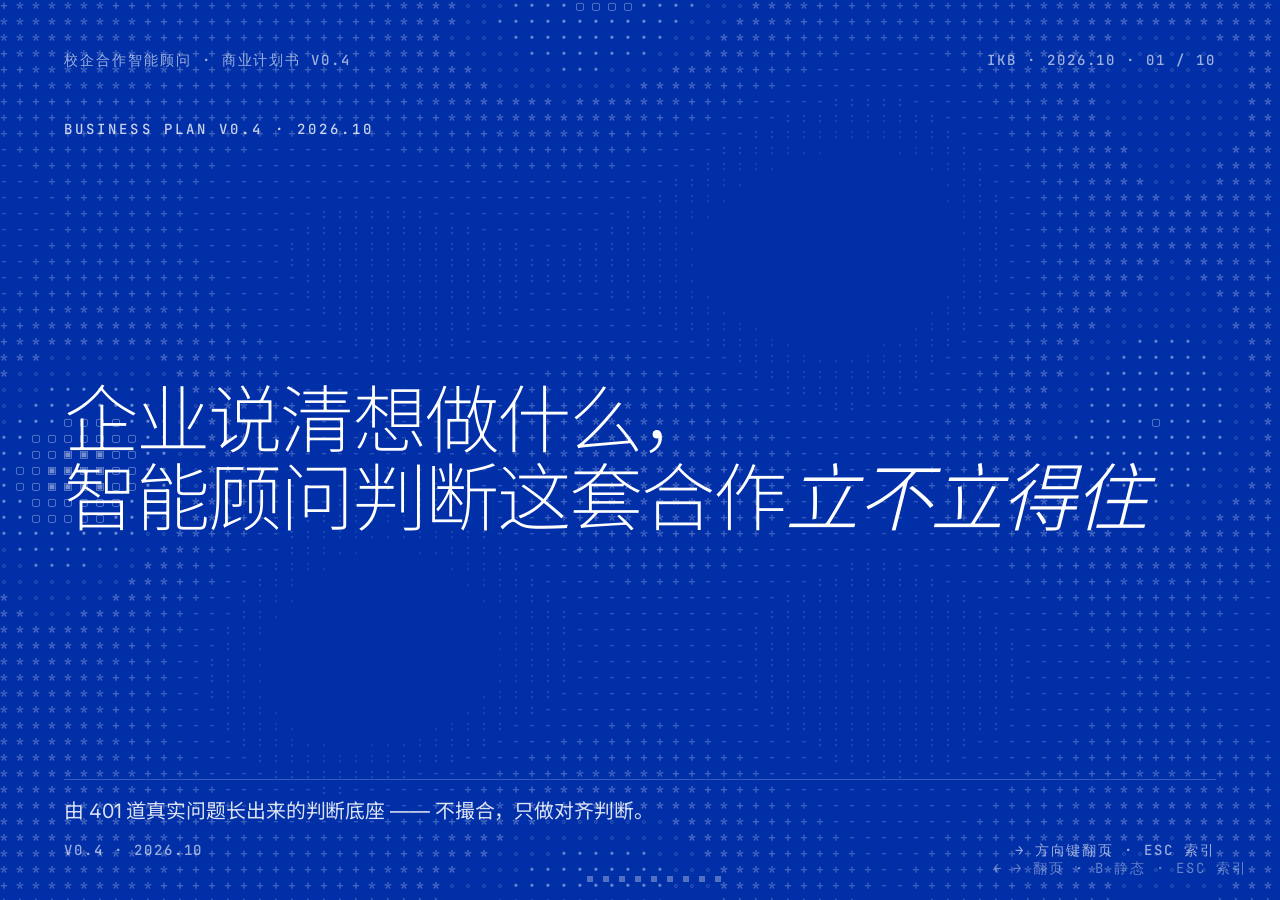
==== bp/index.html @ 6d8d24f0 "Add bp/: shareable web deck for the Enterprise-Engaged Innovation Advisor BP v0.4 Single self-contai" ====
<!DOCTYPE html>
<html lang="zh-CN">
<head>
<meta charset="UTF-8">
<meta name="robots" content="noindex">
<meta name="viewport" content="width=device-width, initial-scale=1.0">
<title>校企合作智能顾问 · 商业计划书 v0.4</title>
<link rel="preconnect" href="https://fonts.googleapis.com">
<link rel="preconnect" href="https://fonts.gstatic.com" crossorigin>
<!-- Google Fonts 异步加载：被墙/断网时不再阻塞首屏渲染，退回本地字体栈 -->
<link href="https://fonts.googleapis.com/css2?family=Inter:wght@200;300;400;500;600;700;800;900&family=JetBrains+Mono:wght@300;400;500;600&family=Noto+Sans+SC:wght@200;300;400;500;700;900&display=swap" rel="stylesheet" media="print" onload="this.media='all'">
<style>
  :root{
    /* ============ 主题色(默认: 🔵 克莱因蓝 IKB) ============
       切换主题: 从 references/themes-swiss.md 复制对应的 :root 块
       整体替换标有"主题色"注释的所有变量,其他散落的 var() 引用无需逐处改 */
    --paper:#fafaf8;          /* 主底色: 高级灰白 */
    --paper-rgb:250,250,248;
    --ink:#0a0a0a;            /* 文字主色: 近黑 */
    --ink-rgb:10,10,10;
    --grey-1:#f0f0ee;         /* 浅灰底 */
    --grey-2:#d4d4d2;         /* 中灰(分割线) */
    --grey-3:#737373;         /* 暗灰(辅助文字) */
    --accent:#002FA7;         /* 高亮色: 克莱因蓝 IKB */
    --accent-rgb:0,47,167;
    --accent-on:#ffffff;      /* accent 上的反色文字 */
    --accent-bright:#5B7BFF;  /* 暗底高亮: IKB 提亮版 */

    /* ============ Carbon 文本角色 token (role-based,代替 opacity) ============
       亮底:  primary 主文 / secondary 次文 / helper 辅助 / placeholder 占位
       暗底:  inverse 自动反向 */
    --text-primary:#0a0a0a;        /* = ink, 100% */
    --text-secondary:#525252;      /* gray 70 */
    --text-helper:#737373;         /* gray 60 */
    --text-placeholder:#a3a3a3;    /* gray 40 */
    --text-on-color:#ffffff;       /* accent/dark 反色 */
    --border-subtle:#e0e0e0;       /* gray 20, 极细分隔 */
    --border-strong:#a3a3a3;       /* gray 40, 强分隔 */

    /* ============ 字体(跨主题固定) ============ */
    --sans:"Inter","Helvetica Neue","Helvetica","Arial","Segoe UI Variable","Segoe UI",system-ui,-apple-system,sans-serif;
    --sans-zh:"PingFang SC","Hiragino Sans GB","Source Han Sans SC","Noto Sans SC","Microsoft YaHei UI","Microsoft YaHei","微软雅黑",sans-serif;
    --mono:"JetBrains Mono","IBM Plex Mono","SF Mono","Cascadia Code","Consolas","Courier New",ui-monospace,monospace;

    /* ============ Carbon 2x Grid 间距模数 (基础 8px) ============
       参考: https://carbondesignsystem.com/elements/2x-grid/overview/
       任何 padding/gap/margin 优先用这套 token,确保 8px 基线对齐 */
    --sp-3:8px;     /* 02 token */
    --sp-4:12px;    /* 03 */
    --sp-5:16px;    /* 04 */
    --sp-6:24px;    /* 05 */
    --sp-7:32px;    /* 06 */
    --sp-8:40px;    /* 07 */
    --sp-9:48px;    /* 08 */
    --sp-10:64px;   /* 09 */
    --sp-11:80px;   /* 10 */
    --sp-12:96px;   /* 11 */
    --sp-13:160px;  /* 12 */

    /* ============ Carbon Motion tokens ============
       https://carbondesignsystem.com/guidelines/motion/overview/
       两套体系:productive (功能) 短 + 锐 / expressive (叙事) 长 + 软 */
    --ease-prod:cubic-bezier(.2,0,.38,.9);          /* productive standard */
    --ease-exp:cubic-bezier(.4,.14,.3,1);            /* expressive standard */
    --ease-entry-prod:cubic-bezier(0,0,.38,.9);     /* productive entrance */
    --ease-entry-exp:cubic-bezier(0,0,.3,1);         /* expressive entrance */
    --dur-fast-1:.07s;   /* 70ms */
    --dur-fast-2:.11s;   /* 110ms */
    --dur-mod-1:.15s;    /* 150ms */
    --dur-mod-2:.24s;    /* 240ms */
    --dur-slow-1:.4s;    /* 400ms */
    --dur-slow-2:.7s;    /* 700ms */

    /* 底部分页组件安全区: 主内容最低处不要进入这条区域 */
    --nav-safe-bottom:8vh;
  }
  *{box-sizing:border-box;margin:0;padding:0}
  html,body{
    width:100%;height:100%;overflow:hidden;
    background:var(--paper);color:var(--ink);
    font-family:var(--sans),var(--sans-zh);
    font-feature-settings:"ss01","cv11";
    -webkit-font-smoothing:antialiased;text-rendering:optimizeLegibility
  }

  /* ============ WebGL 网格背景 ============ */
  canvas.bg{position:fixed;inset:0;width:100vw;height:100vh;z-index:0;display:block;opacity:.55;mix-blend-mode:multiply;pointer-events:none}
  body.dark-bg canvas.bg{mix-blend-mode:screen;opacity:.42}
  body.low-power canvas.bg,
  body.low-power canvas.ascii-bg{display:none!important}

  /* ============ Deck 容器 + 翻页 ============ */
  #deck{position:fixed;inset:0;width:10000vw;height:100vh;display:flex;flex-wrap:nowrap;transition:transform .9s cubic-bezier(.77,0,.175,1);z-index:10;will-change:transform}
  .slide{
    width:100vw;height:100vh;flex:0 0 100vw;
    position:relative;
    padding:5.5vh 5vw 7vh 5vw;
    display:flex;flex-direction:column;
    overflow:hidden;
    background:var(--paper);color:var(--ink);
  }
  .slide.grey{background:var(--grey-1)}
  .slide.dark{background:var(--ink);color:var(--paper)}
  .slide.dark .grey-only{display:none}
  .slide.accent{background:var(--accent);color:var(--accent-on)}
  .slide.accent .accent-block{background:var(--accent-on);color:var(--accent)}

  /* Hero 页透出网格背景多一点 */
  .slide.hero{background:transparent}
  .slide.hero.grey{background:rgba(var(--paper-rgb),.86);backdrop-filter:blur(1px)}
  .slide.hero.dark{background:rgba(var(--ink-rgb),.92);color:var(--paper)}

  /* ============ 装饰: 极细分隔线 + 点阵矩阵 ============ */
  .rule{width:100%;height:1px;background:currentColor;opacity:.18;margin:0}
  .rule.thick{height:2px;opacity:.85}
  .rule.accent{background:var(--accent);opacity:1;height:2px}
  .rule.v{width:1px;height:100%;margin:0}

  /* 点阵矩阵 (dot matrix) - 用 radial-gradient */
  .dots{
    background-image:radial-gradient(currentColor 1px, transparent 1px);
    background-size:12px 12px;
    background-position:0 0;
    opacity:.18;
  }
  .dots-fine{
    background-image:radial-gradient(currentColor 0.8px, transparent 0.8px);
    background-size:8px 8px;
    opacity:.14;
  }
  .dots-bold{
    background-image:radial-gradient(currentColor 1.4px, transparent 1.4px);
    background-size:18px 18px;
    opacity:.22;
  }

  /* ============ Chrome (顶部 meta) + Foot (底部) ============ */
  .chrome{
    display:flex;justify-content:space-between;align-items:flex-start;
    font-family:var(--mono);
    font-size:14px;letter-spacing:.16em;text-transform:uppercase;
    opacity:.7;margin-bottom:auto
  }
  .chrome .l,.chrome .r{display:flex;gap:1.6em;align-items:center}
  .chrome .sep{width:24px;height:1px;background:currentColor;opacity:.5}

  .foot{
    margin-top:auto;
    display:flex;justify-content:space-between;align-items:flex-end;
    font-family:var(--mono);
    font-size:14px;letter-spacing:.14em;text-transform:uppercase;
    opacity:.55;
    padding-top:2vh;
    border-top:1px solid currentColor;
    border-color:rgba(127,127,127,.25)
  }
  .foot .nb{font-family:var(--sans);font-weight:600;letter-spacing:.04em}

  /* ============ Tag / Kicker / Meta 标签 ============ */
  .kicker{
    font-family:var(--mono);
    font-size:14px;letter-spacing:.24em;text-transform:uppercase;
    opacity:.65;margin-bottom:2.4vh;
    display:inline-flex;align-items:center;gap:.8em
  }
  .kicker::before{
    content:"";width:24px;height:1px;background:currentColor;opacity:.6
  }
  .kicker.no-line::before{display:none}
  .kicker.accent{color:var(--accent);opacity:1;font-weight:600}

  .tag{
    display:inline-block;
    font-family:var(--mono);
    font-size:14px;letter-spacing:.18em;text-transform:uppercase;
    padding:5px 10px;border:1px solid currentColor;opacity:.85
  }
  .tag.solid{background:currentColor;color:var(--paper);border-color:transparent}
  .tag.accent{background:var(--accent);color:var(--accent-on);border-color:transparent;opacity:1}

  /* ============ 标题层级 (无衬线 · 极轻字重 · 极致字号对比) ============ */
  .h-hero{
    font-family:var(--sans),var(--sans-zh);
    font-weight:200;
    font-size:11vw;
    line-height:.92;
    letter-spacing:-.04em;
  }
  .h-hero-zh{
    font-family:var(--sans),var(--sans-zh);
    font-weight:200;
    font-size:8.4vw;
    line-height:.96;
    letter-spacing:-.025em;
  }
  .h-xl{
    font-family:var(--sans),var(--sans-zh);
    font-weight:200;
    font-size:6vw;
    line-height:1;
    letter-spacing:-.03em;
  }
  .h-xl-zh{
    font-family:var(--sans),var(--sans-zh);
    font-weight:200;
    font-size:5vw;
    line-height:1.05;
    letter-spacing:-.025em;
  }
  .h-md{
    font-family:var(--sans),var(--sans-zh);
    font-weight:300;
    font-size:2.6vw;
    line-height:1.18;
    letter-spacing:-.015em;
  }
  .h-sub{
    font-family:var(--sans),var(--sans-zh);
    font-weight:400;
    font-size:2.2vw;
    line-height:1.3;
    letter-spacing:-.01em;
    opacity:.7;
  }

  /* ============ 正文 / 引语 / 元数据 ============ */
  .lead{
    font-family:var(--sans),var(--sans-zh);
    font-weight:400;
    font-size:1.55vw;
    line-height:1.4;
    letter-spacing:-.005em;
    opacity:.86;
  }
  .body{
    font-family:var(--sans),var(--sans-zh);
    font-weight:400;
    font-size:max(18px,1.08vw);
    line-height:1.6;
    letter-spacing:0;
    opacity:.78;
  }
  .body-sm{
    font-family:var(--sans),var(--sans-zh);
    font-weight:400;
    font-size:max(16px,.92vw);
    line-height:1.55;
    opacity:.7;
  }
  .meta{
    font-family:var(--mono);
    font-size:max(14px,.82vw);
    letter-spacing:.18em;text-transform:uppercase;
    opacity:.6;
  }
  .meta-row{
    display:flex;gap:1.4em;align-items:baseline;flex-wrap:wrap;
    font-family:var(--mono);
    font-size:max(14px,.88vw);letter-spacing:.16em;text-transform:uppercase;
    opacity:.65;
  }
  .meta-row span:not(.dot){display:inline-block}
  .meta-row .dot{
    display:inline-block;width:4px;height:4px;border-radius:50%;
    background:currentColor;opacity:.5;vertical-align:middle
  }

  /* ============ KPI Hero (视觉英雄数据) ============ */
  .kpi-hero{
    font-family:var(--sans);
    font-weight:800;
    font-size:22vw;
    line-height:.82;
    letter-spacing:-.05em;
    font-feature-settings:"tnum","ss01";
  }
  .kpi-hero .unit{
    font-family:var(--sans),var(--sans-zh);
    font-weight:500;
    font-size:.18em;
    letter-spacing:0;
    opacity:.5;
    margin-left:.12em;
    vertical-align:.5em;
  }
  .kpi-hero.accent{color:var(--accent)}
  .kpi-big{
    font-family:var(--sans);
    font-weight:800;
    font-size:11vw;
    line-height:.85;
    letter-spacing:-.04em;
    font-feature-settings:"tnum"
  }
  .kpi-mid{
    font-family:var(--sans);
    font-weight:700;
    font-size:6vw;
    line-height:.88;
    letter-spacing:-.03em;
    font-feature-settings:"tnum"
  }

  /* ============ Stat Card (数据卡片 · 极简) ============ */
  .stat-card{
    display:flex;flex-direction:column;
    gap:.6vh;align-items:flex-start;
    padding-top:1.6vh;
    border-top:2px solid currentColor;
  }
  .stat-card.thin{border-top-width:1px;border-color:rgba(127,127,127,.4)}
  .stat-card.accent-top{border-top-color:var(--accent);border-top-width:3px}
  .stat-card .stat-label{
    font-family:var(--mono);
    font-size:max(14px,.82vw);
    letter-spacing:.24em;text-transform:uppercase;
    opacity:.6;
  }
  .stat-card .stat-nb{
    font-family:var(--sans);
    font-weight:800;
    font-size:5.6vw;
    line-height:.88;
    letter-spacing:-.035em;
    font-feature-settings:"tnum";
    margin-top:.4vh;
  }
  .stat-card .stat-nb .stat-unit{
    font-family:var(--sans),var(--sans-zh);
    font-weight:500;
    font-size:.32em;
    letter-spacing:0;
    opacity:.6;
    margin-left:.14em;
    vertical-align:.4em;
  }
  .stat-card .stat-note{
    font-family:var(--sans),var(--sans-zh);
    font-weight:400;
    font-size:max(16px,.98vw);
    line-height:1.5;
    opacity:.7;
    margin-top:.6vh;
  }
  .grid-4 .stat-card .stat-nb{font-size:4.6vw}
  .grid-3 .stat-card .stat-nb{font-size:6.4vw}
  .grid-6 .stat-card .stat-nb{font-size:4vw}

  /* ============ Accent Block (高亮色块包裹内容) ============ */
  .accent-block{
    background:var(--accent);color:var(--accent-on);
    padding:2.4vh 2vw;
  }
  .accent-block.tight{padding:1.4vh 1.4vw}
  .accent-block .h-md,.accent-block .h-xl,.accent-block .kpi-mid{color:var(--accent-on)}

  .ink-block{
    background:var(--ink);color:var(--paper);
    padding:2.4vh 2vw
  }
  .grey-block{
    background:var(--grey-1);
    padding:2.4vh 2vw
  }

  /* 高亮文字 (mark 风格) */
  .mark{
    background:var(--accent);color:var(--accent-on);
    padding:0 .2em;
    box-decoration-break:clone;
    -webkit-box-decoration-break:clone;
  }
  .mark.ink{background:var(--ink);color:var(--paper)}
  .underline-accent{
    background-image:linear-gradient(to bottom, transparent 70%, var(--accent) 70%, var(--accent) 96%, transparent 96%);
    padding:0 .05em
  }

  /* ============ 网格系统 (模块化网格) ============ */
  .frame{flex:1;display:flex;flex-direction:column;min-height:0;overflow:hidden}
  .frame.grid-2-7-5,
  .frame.grid-2-6-6,
  .frame.grid-2-8-4,
  .frame.grid-2-4-8,
  .frame.grid-3-3,
  .frame.grid-12,
  .frame.grid-6,
  .frame.grid-4,
  .frame.grid-3{display:grid}

  /* 12 列模块化网格 (瑞士风核心) */
  .grid-12{
    display:grid;
    grid-template-columns:repeat(12,1fr);
    gap:2vh 1.2vw;
    align-items:start;
  }
  .span-2{grid-column:span 2}
  .span-3{grid-column:span 3}
  .span-4{grid-column:span 4}
  .span-5{grid-column:span 5}
  .span-6{grid-column:span 6}
  .span-7{grid-column:span 7}
  .span-8{grid-column:span 8}
  .span-9{grid-column:span 9}
  .span-12{grid-column:span 12}

  /* 经典分栏 */
  .grid-2-7-5{display:grid;grid-template-columns:7fr 5fr;gap:3vw 4vh;align-items:start}
  .grid-2-6-6{display:grid;grid-template-columns:1fr 1fr;gap:3vw 4vh;align-items:start}
  .grid-2-8-4{display:grid;grid-template-columns:8fr 4fr;gap:3vw 4vh;align-items:start}
  .grid-2-4-8{display:grid;grid-template-columns:4fr 8fr;gap:3vw 4vh;align-items:start}
  .grid-3{display:grid;grid-template-columns:repeat(3,1fr);gap:3vw 4vh;align-items:start}
  .grid-3-3{display:grid;grid-template-columns:repeat(3,1fr);grid-auto-rows:minmax(0,1fr);gap:2.4vh 2vw}
  .grid-4{display:grid;grid-template-columns:repeat(2,1fr);grid-template-rows:repeat(2,1fr);gap:3vh 3vw;flex:1;align-content:center}
  .grid-6{display:grid;grid-template-columns:repeat(3,1fr);grid-template-rows:repeat(2,1fr);gap:3vh 2.4vw;flex:1;align-content:center}

  /* 工具类 */
  .col{display:flex;flex-direction:column;gap:2vh}
  .row{display:flex;align-items:center;gap:2vw}
  .fill{flex:1}
  .center{align-items:center;justify-content:center;text-align:center}
  .right{text-align:right;justify-self:end}
  .top{align-self:start}
  .bottom{align-self:end}
  .va-center{align-self:center}
  .nowrap{white-space:nowrap}

  /* 非对称定位 */
  .pos-absolute{position:absolute}
  .bottom-left{position:absolute;left:5vw;bottom:8vh;max-width:50vw}
  .bottom-right{position:absolute;right:5vw;bottom:8vh;max-width:50vw;text-align:right}
  .top-right{position:absolute;right:5vw;top:5.5vh;text-align:right}
  .top-left{position:absolute;left:5vw;top:5.5vh}

  /* ============ Callout (引用框 · 极简) ============ */
  .callout{
    padding:2vh 2vw;
    border-left:3px solid var(--accent);
    font-family:var(--sans),var(--sans-zh);
    font-size:max(14px,1vw);
    line-height:1.55;
    opacity:.9;
  }
  .callout.ink{border-left-color:currentColor}
  .callout .cite,.callout .callout-src{
    display:block;margin-top:1.2vh;
    font-family:var(--mono);
    font-size:14px;letter-spacing:.16em;text-transform:uppercase;
    opacity:.6;
  }

  /* ============ Icons (Lucide via CDN) ============ */
  .ico{width:1em;height:1em;display:inline-block;vertical-align:-.12em;stroke:currentColor;fill:none;stroke-width:1.6;stroke-linecap:round;stroke-linejoin:round;flex-shrink:0}
  .ico-lg,.ico-md,.ico-sm{fill:none;stroke:currentColor;stroke-linecap:round;stroke-linejoin:round}
  .ico-lg{width:2.4vw;height:2.4vw;stroke-width:1.4;display:inline-block}
  .ico-md{width:1.6vw;height:1.6vw;stroke-width:1.6;display:inline-block;vertical-align:-.4em}
  .ico-sm{width:1vw;height:1vw;stroke-width:1.8;display:inline-block;vertical-align:-.15em;opacity:.7}

  /* ============ 几何小图标 (装饰) ============ */
  .geo-dot{width:.7vw;height:.7vw;border-radius:50%;background:var(--accent);display:inline-block;vertical-align:middle}
  .geo-square{width:.7vw;height:.7vw;background:var(--accent);display:inline-block;vertical-align:middle}
  .geo-line{width:2vw;height:2px;background:var(--accent);display:inline-block;vertical-align:middle}
  .geo-circle-o{width:.9vw;height:.9vw;border:2px solid currentColor;border-radius:50%;display:inline-block;vertical-align:middle}

  /* ============ 图片 frame-img ============ */
  .frame-img{overflow:hidden;position:relative;background:var(--paper);box-sizing:border-box;width:100%}
  .slide.dark .frame-img{background:rgba(255,255,255,.06)}
  .frame-img > img{width:100%;height:100%;object-fit:cover;object-position:center center;display:block}
  .frame-img.fit-contain > img{object-fit:contain;object-position:center center}
  .frame-img.pos-top > img{object-position:top center}
  .frame-img.pos-face > img{object-position:center 35%}
  .frame-img.r-16x9{aspect-ratio:16/9;max-height:64vh}
  .frame-img.r-21x9{aspect-ratio:21/9;max-height:54vh}
  .frame-img.r-16x10{aspect-ratio:16/10;max-height:56vh}
  .frame-img.r-4x3{aspect-ratio:4/3;max-height:56vh}
  .frame-img.r-3x2{aspect-ratio:3/2;max-height:46vh}
  .frame-img.r-3x4{aspect-ratio:3/4;max-height:60vh}
  .frame-img.r-1x1{aspect-ratio:1/1;max-height:50vh}
  .frame-img.h-16{height:16vh}
  .frame-img.h-18{height:18vh}
  .frame-img.h-22{height:22vh}
  .frame-img.h-26{height:26vh}
  .frame-img.h-28{height:28vh}
  .frame-img.h-32{height:32vh}
  .frame-img.swiss-lined{border-top:2px solid var(--accent)}
  .frame-img.swiss-keyline{border:0}

  /* P22 Image Hero: 下半屏内容区必须和图片拉开距离,不要贴在图下沿 */
  .image-hero-body{
    display:grid;grid-template-columns:6fr 6fr;gap:3vw;
    padding:6.6vh 5vw 4.4vh;flex:1;align-content:start
  }
  .image-hero-stats{
    display:grid;grid-template-columns:repeat(3,1fr);gap:2vw;align-items:start
  }
  .img-cap{
    display:block;margin-top:.8vh;
    font-family:var(--mono);
    font-size:max(14px,.82vw);
    letter-spacing:.2em;text-transform:uppercase;
    opacity:.6;
  }
  figure.frame-img,figure.tile{margin:0;display:flex;flex-direction:column;min-width:0}
  figure.tile > .frame-img{flex:0 0 auto}

  /* 瑞士风图文混排: 只用直角、发丝线、单一 accent；图像容器不加圆角/阴影 */
  .swiss-img-split{display:grid;grid-template-columns:5fr 7fr;gap:3vw;align-items:start;flex:1;min-height:0}
  .swiss-img-split.reverse{grid-template-columns:7fr 5fr}
  .swiss-img-split.align-bottom{align-items:end}
  .swiss-img-split.align-bottom .swiss-img-copy{align-self:end}
  .swiss-img-split.align-image-bottom{align-items:end;padding-bottom:var(--nav-safe-bottom)}
  .swiss-img-split.align-image-bottom .swiss-img-copy{align-self:end}
  .swiss-img-split.align-image-bottom figure.tile{align-self:end;position:relative}
  .swiss-img-split.align-image-bottom figure.tile > .swiss-img-caption{
    position:absolute;left:0;right:0;top:calc(100% + var(--sp-4));margin-top:0
  }
  .nav-safe-bottom{padding-bottom:var(--nav-safe-bottom)}
  .nav-safe-bottom-tight{padding-bottom:calc(var(--nav-safe-bottom) * .65)}
  .swiss-img-copy{display:flex;flex-direction:column;gap:var(--sp-6);min-width:0}
  .swiss-img-copy .rule{margin:0}
  .swiss-img-grid{display:grid;grid-template-columns:repeat(3,1fr);gap:var(--sp-5);align-items:start;margin-top:var(--sp-7)}
  .swiss-img-grid.two{grid-template-columns:repeat(2,1fr)}
  .swiss-img-grid.tight{margin-top:0}
  .swiss-img-caption{
    display:flex;justify-content:space-between;gap:var(--sp-5);
    margin-top:var(--sp-4);
    font-family:var(--mono);font-size:max(14px,.74vw);
    letter-spacing:.16em;text-transform:uppercase;color:var(--text-helper);
    border-top:1px solid var(--border-subtle);padding-top:var(--sp-4)
  }
  .swiss-img-caption strong{
    font-family:var(--sans),var(--sans-zh);font-size:max(16px,.9vw);
    font-weight:600;letter-spacing:0;text-transform:none;color:var(--text-primary)
  }

  /* ============ Bar Chart (扁平几何图表) ============ */
  .bar-chart{display:flex;flex-direction:column;gap:1.4vh}
  .bar-row{display:grid;grid-template-columns:8em 1fr 4em;gap:1.4vw;align-items:center}
  .bar-row .bar-label{font-family:var(--mono);font-size:max(14px,.84vw);letter-spacing:.14em;text-transform:uppercase;opacity:.7}
  .bar-row .bar-track{height:14px;background:rgba(127,127,127,.18);position:relative}
  .bar-row .bar-fill{height:100%;background:var(--accent);position:absolute;left:0;top:0}
  .bar-row .bar-fill.ink{background:currentColor}
  .bar-row .bar-value{font-family:var(--sans);font-weight:700;font-size:max(16px,1.05vw);text-align:right;font-feature-settings:"tnum"}

  /* ============ 导航 ============ */
  /* 底部分页导航: 仅保留方块本身,无背景无描边 */
  #nav{position:fixed;left:50%;bottom:2vh;transform:translateX(-50%);z-index:30;display:flex;gap:10px;padding:0;background:transparent;border:0}
  #nav .dot{width:6px;height:6px;background:rgba(0,0,0,.28);cursor:pointer;transition:all .25s ease;border:0;padding:0;border-radius:0}
  #nav .dot:hover{background:rgba(0,0,0,.55)}
  #nav .dot.active{background:var(--accent);width:18px}
  body.dark-bg #nav .dot{background:rgba(255,255,255,.32)}
  body.dark-bg #nav .dot.active{background:var(--accent)}

  #hint{position:fixed;bottom:2.4vh;right:2.5vw;z-index:30;font-family:var(--mono);font-size:14px;letter-spacing:.14em;text-transform:uppercase;opacity:.4}
  body.dark-bg #hint{color:var(--paper);opacity:.4}
  body.low-power #hint{color:var(--accent);opacity:.72}
  body.dark-bg.low-power #hint{color:var(--paper);opacity:.72}

  /* ESC 索引页: 动画元素强制可见 (覆盖 motion-ready 的 opacity:0) */
  #overview [data-anim]{opacity:1!important;transform:none!important}
  #overview .slide *{animation:none!important;transition:none!important}

  /* 统一卡片样式 token: card-fill (默认灰底 · 中性) + card-ink (反转高对比) + card-accent (单一焦点) */
  .card-fill{background:#f5f5f4;border:0;color:var(--text-primary)}
  .card-ink{background:var(--ink);border:0;color:var(--paper)}
  .card-ink .t-meta,.card-ink .t-cat{color:rgba(255,255,255,.6)}
  .card-accent{background:var(--accent);border:0;color:var(--accent-on)}
  .card-accent .t-meta,.card-accent .t-cat{color:var(--accent-on)}

  /* ============ 动效 (与原模板一致) ============ */
  [data-anim]{opacity:1}
  body.motion-ready [data-anim]{opacity:0}
  body.motion-ready [data-anim="left"]{transform:translateX(-24px)}
  body.motion-ready [data-anim="right"]{transform:translateX(24px)}
  body.motion-ready [data-anim="line"]{opacity:0;transform:translateY(10px)}
  body.low-power #deck{transition:none!important}
  body.low-power *,
  body.low-power *::before,
  body.low-power *::after{animation:none!important;transition:none!important}
  body.low-power.motion-ready [data-anim],
  body.low-power [data-anim]{opacity:1!important;transform:none!important}

  /* ============================================================
     ↓↓↓ V2 EXTENSIONS · Canvas Mode + 参考图新类
     验证效果后沉淀回 template-swiss.html
     ============================================================ */

  /* Windows 适配:雅黑没有 ExtraLight 200,中文大字号字重补偿 */
  body.is-win .name-mega,
  body.is-win .num-mega,
  body.is-win .kpi-thin,
  body.is-win .tl-node .multi{
    font-weight:300;letter-spacing:-.02em;
  }
  body.is-win [style*="font-weight:200"]{font-weight:300 !important}

  /* 全屏铺满模式 · 关闭 WebGL · 卡片即页面 */
  body.canvas-mode{background:var(--paper)}
  body.canvas-mode canvas.bg{display:none !important}
  body.canvas-mode .slide{background:var(--paper);padding:0;align-items:stretch;justify-content:stretch}
  body.canvas-mode .slide.hero{background:var(--paper)}

  .canvas-card{
    width:100vw;
    height:100vh;
    background:var(--paper);color:var(--ink);
    padding:5.6vh 5vw 4.4vh;
    display:flex;flex-direction:column;
    position:relative;overflow:hidden;
    box-shadow:none;
    border-radius:0;
  }
  .slide.dark .canvas-card{background:var(--ink);color:var(--paper)}
  .slide.accent .canvas-card{background:var(--accent);color:var(--accent-on)}
  .slide.grey .canvas-card{background:var(--grey-1);color:var(--ink)}
  .slide.split .canvas-card{padding:0;flex-direction:row}

  /* ============ ASCII 点阵呼吸场 · IKB 封面/封底专用 ============
     用法:在 .canvas-card(或 split .half.b-accent)内首位插入 <canvas class="ascii-bg" aria-hidden="true">.
     动画由本文件底部的 ASCII IIFE 自动启动,所有 canvas.ascii-bg 都会被扫到.
     其他内容靠 .canvas-card > *:not(.ascii-bg){z-index:1} 自动浮在上层. */
  canvas.ascii-bg{
    position:absolute;inset:0;width:100%;height:100%;
    pointer-events:none;z-index:0;
    mix-blend-mode:screen;opacity:.92;
  }
  .canvas-card > *:not(.ascii-bg){position:relative;z-index:1}
  .slide.accent .canvas-card .chrome-min{color:rgba(255,255,255,.62)}
  .slide.accent .canvas-card .t-meta{color:rgba(255,255,255,.7)}
  .split-half > .half.b-accent .chrome-min{color:rgba(255,255,255,.62)}

  /* 编号目录页 · 超大数字 + 国家名风格 — 越大越细 */
  .num-mega{
    font-family:var(--sans);font-weight:200;
    font-size:9vw;line-height:1;letter-spacing:-.04em;
    font-feature-settings:"tnum"
  }
  .num-mega.thin{font-weight:200}
  .name-mega{
    font-family:var(--sans);font-weight:200;
    font-size:9vw;line-height:1;letter-spacing:-.035em;
  }
  .name-mega.muted{color:var(--grey-3)}

  /* 细体超大 KPI — 字号越大权重越低 */
  .kpi-thin{
    font-family:var(--sans);font-weight:200;
    font-size:14vw;line-height:.92;letter-spacing:-.045em;
    font-feature-settings:"tnum"
  }
  .kpi-thin .unit{font-size:.3em;font-weight:300;opacity:.55;margin-left:.15em;vertical-align:.6em}
  .kpi-thin.accent{color:var(--accent)}
  .kpi-thin-sm{
    font-family:var(--sans);font-weight:250;
    font-size:5.6vw;line-height:1.04;letter-spacing:-.03em;
    font-feature-settings:"tnum"
  }
  .kpi-thin-sm .unit{font-size:.3em;font-weight:300;opacity:.55;margin-left:.12em;vertical-align:.45em}

  /* 4 列细线 KPI 行 — 顶部一根 hairline,内部不再加竖线 */
  /* 4 列 KPI: 用纵向分割线建立网格感 (Carbon 2x grid 模数) */
  .kpi-row-4{
    display:grid;grid-template-columns:repeat(4,1fr);
    gap:0;padding-top:2.4vh;
    border-top:1px solid var(--grey-2)
  }
  .kpi-row-4 > .kpi-cell{
    padding:1.6vh 1.6vw 0;
    border-left:1px solid var(--grey-2)
  }
  .kpi-row-4 > .kpi-cell:first-child{padding-left:0;border-left:none}
  .kpi-cell .lbl{font-family:var(--mono);font-size:max(14px,.78vw);letter-spacing:.18em;text-transform:uppercase;opacity:.55;margin-bottom:1.2vh}
  .kpi-cell .nb{font-family:var(--sans);font-weight:250;font-size:3.2vw;line-height:1;letter-spacing:-.025em;font-feature-settings:"tnum"}
  .kpi-cell .nb .unit{font-size:.32em;font-weight:300;opacity:.6;margin-left:.1em;vertical-align:.4em}
  .kpi-cell .note{font-family:var(--sans),var(--sans-zh);font-size:max(16px,.92vw);line-height:1.5;opacity:.7;margin-top:1.2vh}

  /* 时间线轴 — 通用 axis token, 横纵共享
     axis 列 = 24px 固定宽,dot 直径 8px,绝对居中在 axis 列中线 (12px)
     虚线绝对定位 left:12px,与 dot 中心严格对齐 */
  .timeline-v{
    --tl-axis-w:24px;        /* axis 列固定宽度 */
    --tl-dot:8px;            /* 圆点直径 */
    position:relative;margin-top:var(--sp-7)
  }
  .timeline-v::before{
    content:"";position:absolute;
    left:calc(var(--tl-axis-w) / 2);
    transform:translateX(-50%);
    top:var(--sp-5);bottom:var(--sp-5);
    width:1px;
    background:repeating-linear-gradient(to bottom,currentColor 0 4px,transparent 4px 8px);
    opacity:.35;pointer-events:none;z-index:0
  }
  .tl-node{
    position:relative;
    display:grid;
    grid-template-columns:var(--tl-axis-w) minmax(0,7em) minmax(0,7.6em) 1fr;
    gap:0 var(--sp-5);
    align-items:center;
    padding:var(--sp-7) 0
  }
  /* 进度点: 纯色实心圆,无背景无描边,精确居中在 axis 列中线 */
  .tl-node .dot{
    width:var(--tl-dot);height:var(--tl-dot);
    border-radius:50%;
    background:currentColor;
    justify-self:center;
    z-index:1
  }
  .tl-node.accent .dot{background:var(--accent)}
  .tl-node .yr{
    font-family:var(--mono);font-weight:500;
    font-size:max(14px,1vw);letter-spacing:.04em
  }
  .tl-node .multi{
    font-family:var(--sans);font-weight:200;
    font-size:clamp(28px,2.8vw,56px);
    line-height:.95;letter-spacing:-.025em;
    white-space:nowrap;
    overflow:hidden;
    min-width:0
  }
  .tl-node .multi .unit{
    font-size:.36em;font-weight:300;opacity:.6;
    margin-left:.2em;
    vertical-align:.42em;
    letter-spacing:0
  }
  .tl-node.accent .multi{color:var(--accent)}
  .tl-node .desc{
    font-family:var(--sans),var(--sans-zh);
    font-size:max(16px,.94vw);line-height:1.55;opacity:.78;
    min-width:0
  }

  /* 横向时间线 (.timeline-h) — 与 .timeline-v 共享 axis token, 视觉语言一致 */
  .timeline-h{
    --tl-axis-w:8px;
    --tl-dot:8px;
    position:relative;
    flex:1;
    display:flex;align-items:center
  }
  .timeline-h::before{
    content:"";position:absolute;
    top:50%;left:5%;right:5%;height:1px;
    transform:translateY(-50%);
    background:repeating-linear-gradient(to right,currentColor 0 4px,transparent 4px 8px);
    opacity:.35;pointer-events:none;z-index:0
  }
  .timeline-h .tl-row{
    position:relative;width:100%;
    display:grid;grid-template-columns:repeat(5,1fr);
    align-items:center
  }
  .timeline-h .th-node{
    position:relative;display:flex;justify-content:center
  }
  /* 横向 dot: 8px 纯色实心,无描边无阴影 (与 P2 保持一致) */
  .timeline-h .th-node .dot{
    width:var(--tl-dot);height:var(--tl-dot);
    border-radius:50%;
    background:var(--ink);
    z-index:1;position:relative
  }
  .timeline-h .th-node.accent .dot{background:var(--accent)}
  .timeline-h .th-node .label{
    position:absolute;left:50%;transform:translateX(-50%);
    width:13vw;text-align:center;
    display:flex;flex-direction:column;gap:.4vh
  }
  .timeline-h .th-node.up .label{bottom:calc(50% + 22px)}
  .timeline-h .th-node.down .label{top:calc(50% + 22px)}
  .timeline-h .th-node .yr{
    font-family:var(--mono);font-size:max(14px,.78vw);letter-spacing:.05em;
    color:var(--text-helper);font-weight:500
  }
  .timeline-h .th-node.accent .yr{color:var(--accent)}
  .timeline-h .th-node .name{
    font-family:var(--sans);font-size:max(16px,1.05vw);font-weight:400;
    color:var(--text-primary);line-height:1.2;letter-spacing:-.005em
  }
  .timeline-h .th-node.accent .name{color:var(--accent)}
  .timeline-h .th-node .desc{
    font-family:var(--sans),var(--sans-zh);font-size:max(14px,.84vw);
    color:var(--text-secondary);font-weight:400;line-height:1.4
  }

  /* 几何图示 (参考图 5) — SVG-friendly 容器 */
  .geo-icon{width:5vw;height:5vw;display:block;margin-bottom:2.2vh;color:var(--ink);flex-shrink:0}
  .slide.dark .geo-icon{color:var(--paper)}
  .geo-icon svg{width:100%;height:100%;overflow:visible}
  .geo-icon .stroke{fill:none;stroke:currentColor;stroke-width:1.4}
  .geo-icon .stroke-accent{fill:none;stroke:var(--accent);stroke-width:1.4}
  .geo-icon .fill-accent{fill:var(--accent)}

  /* 卡片网格 (参考图 1 卡片漂浮) — 在 canvas-card 内部再分卡 */
  .sub-grid-3-2{display:grid;grid-template-columns:repeat(3,1fr);grid-template-rows:repeat(2,1fr);gap:1.4vh 1.4vw;flex:1;align-content:stretch;margin-top:3vh}
  .sub-card{
    background:var(--grey-1);
    padding:2.4vh 1.6vw 2vh;
    display:flex;flex-direction:column;
    position:relative;border-radius:3px;
    min-height:0
  }
  .slide.dark .sub-card{background:rgba(255,255,255,.06)}
  .sub-card.accent{background:var(--accent);color:var(--accent-on)}
  .sub-card.ink{background:var(--ink);color:var(--paper)}
  .sub-card .nb-corner{
    position:absolute;top:1.6vh;right:1.4vw;
    font-family:var(--mono);font-size:max(14px,.8vw);
    letter-spacing:.16em;opacity:.55
  }
  .sub-card .ttl{font-family:var(--sans),var(--sans-zh);font-weight:500;font-size:max(17px,1.5vw);line-height:1.2;letter-spacing:-.015em;margin-bottom:1vh}
  .sub-card .desc{font-family:var(--sans),var(--sans-zh);font-size:max(16px,.94vw);line-height:1.55;opacity:.78;margin-top:auto}
  .sub-card .lucide{width:2.4vw;height:2.4vw;stroke-width:1.4;color:currentColor;margin-bottom:1.6vh;flex-shrink:0}
  .sub-card.accent .lucide{color:var(--accent-on)}

  /* 三层架构纯色块拼图 (参考图 4 + 6) — 横排等高色块 */
  .stack-row{display:grid;grid-template-columns:repeat(3,1fr);gap:1.6vw;flex:1;margin-top:6vh;align-items:stretch}
  .stack-block{
    display:flex;flex-direction:column;
    padding:3.2vh 1.8vw 2.4vh;
    position:relative;
    min-height:0
  }
  .stack-block.b-accent{background:var(--accent);color:var(--accent-on)}
  .stack-block.b-grey{background:var(--grey-1);color:var(--ink)}
  .stack-block.b-ink{background:var(--ink);color:var(--paper)}
  .stack-block .layer-nb{font-family:var(--mono);font-size:max(14px,.84vw);letter-spacing:.18em;opacity:.65;margin-bottom:auto}
  .stack-block .layer-icon{margin-bottom:1.6vh}
  .stack-block .layer-icon svg{width:3vw;height:3vw}
  .stack-block .layer-icon .stroke{fill:none;stroke:currentColor;stroke-width:1.6}
  .stack-block .layer-ttl{font-family:var(--sans),var(--sans-zh);font-weight:400;font-size:max(17px,2vw);line-height:1.1;margin-top:1vh;letter-spacing:-.02em}
  .stack-block .layer-desc{font-family:var(--sans),var(--sans-zh);font-weight:400;font-size:max(16px,.94vw);line-height:1.55;opacity:.88;margin-top:1.4vh}
  .stack-block .lucide{width:2.6vw;height:2.6vw;stroke-width:1.4;margin-bottom:1.6vh;flex-shrink:0}
  .stack-block .layer-tag{font-family:var(--mono);font-size:max(14px,.74vw);letter-spacing:.16em;text-transform:uppercase;opacity:.7;margin-top:1.6vh;border-top:1px solid currentColor;padding-top:1vh}

  /* 不等高柱状 KPI 塔 (参考图 6) */
  .bar-towers{
    display:grid;grid-template-columns:repeat(4,1fr);
    gap:1.2vw;flex:1;align-items:end;margin-top:auto
  }
  .bar-tower{
    display:flex;flex-direction:column;justify-content:flex-end;
    min-height:0;height:100%
  }
  .bar-tower .cap{
    background:var(--grey-1);
    height:5.6vh;
    display:flex;align-items:center;justify-content:center;
    margin-bottom:.4vh
  }
  .bar-tower .cap svg{width:1.6vw;height:1.6vw;stroke:currentColor;fill:none;stroke-width:1.6;stroke-linecap:round;stroke-linejoin:round}
  .bar-tower .body-block{
    flex:0 1 auto;
    padding:2vh 1.2vw 2vh;
    display:flex;flex-direction:column;justify-content:flex-end;
    min-height:18vh
  }
  .bar-tower .body-block.h-1{min-height:22vh}
  .bar-tower .body-block.h-2{min-height:30vh}
  .bar-tower .body-block.h-3{min-height:38vh}
  .bar-tower .body-block.h-4{min-height:46vh}
  /* 默认所有 KPI 塔统一为浅描边卡 — 不抢戏;只有 .b-accent 突出为 IKB */
  .bar-tower .body-block{background:var(--paper);color:var(--ink);border:1px solid var(--grey-2)}
  .bar-tower .body-block.b-accent{background:var(--accent);color:var(--accent-on);border-color:var(--accent)}
  .bar-tower .lbl{font-family:var(--mono);font-size:max(14px,.82vw);letter-spacing:.16em;text-transform:uppercase;opacity:.65;margin-bottom:1vh}
  .bar-tower .nb{font-family:var(--sans);font-weight:250;font-size:max(20px,2.8vw);line-height:1;letter-spacing:-.03em;font-feature-settings:"tnum"}
  .bar-tower .body-block.b-accent .nb{font-weight:300}
  .bar-tower .nb .unit{font-size:.36em;font-weight:300;opacity:.7;margin-left:.08em;vertical-align:.4em}
  .bar-tower .sub{font-family:var(--sans),var(--sans-zh);font-size:max(16px,.92vw);opacity:.75;margin-top:1.2vh;line-height:1.5}
  .bar-tower .cap{background:var(--grey-1);color:var(--ink)}
  .bar-tower .lucide{width:1.6vw;height:1.6vw;stroke-width:1.4}

  /* ============ Carbon Productive Type Tokens ============
     用于 PPT 中的"productive 时刻": 列表、表格行、说明文、章节标签
     固定 px 字号,密集紧凑;与 vw-based 的 Expressive 巨字形成双极对比 */

  /* category label / eyebrow / section tag — small, bold, uppercase */
  .t-cat{
    font-family:var(--mono);
    font-size:14px;font-weight:600;
    letter-spacing:.15em;text-transform:uppercase;
    color:var(--text-helper);line-height:1.3
  }
  .t-cat.accent{color:var(--accent)}
  .t-cat.on-dark{color:rgba(255,255,255,.78)}

  /* page chrome / breadcrumb / running header — extra-small mono */
  .t-meta{
    font-family:var(--mono);
    font-size:14px;font-weight:500;
    letter-spacing:.14em;text-transform:uppercase;
    color:var(--text-helper);line-height:1.45
  }

  /* helper / caption — secondary text */
  .t-helper{
    font-family:var(--sans),var(--sans-zh);
    font-size:14px;font-weight:400;
    color:var(--text-helper);line-height:1.5;
    letter-spacing:.005em
  }

  /* body small — list items, table rows, captions */
  .t-body-sm{
    font-family:var(--sans),var(--sans-zh);
    font-size:16px;font-weight:400;
    color:var(--text-secondary);line-height:1.55;
    letter-spacing:0
  }

  /* body — paragraphs, descriptions */
  .t-body{
    font-family:var(--sans),var(--sans-zh);
    font-size:18px;font-weight:400;
    color:var(--text-primary);line-height:1.5;
    letter-spacing:-.005em
  }

  /* body emphasis — 强调正文 */
  .t-body-emp{
    font-family:var(--sans),var(--sans-zh);
    font-size:18px;font-weight:600;       /* SemiBold per Carbon */
    color:var(--text-primary);line-height:1.5;
    letter-spacing:-.005em
  }

  /* productive heading — section title within slide */
  .t-h-prod{
    font-family:var(--sans),var(--sans-zh);
    font-size:22px;font-weight:600;
    color:var(--text-primary);line-height:1.4;
    letter-spacing:-.01em
  }

  /* dark background variants */
  .slide.dark .t-cat,.slide.dark .t-meta,.slide.dark .t-helper{color:rgba(255,255,255,.62)}
  .slide.dark .t-body-sm{color:rgba(255,255,255,.78)}
  .slide.dark .t-body,.slide.dark .t-body-emp,.slide.dark .t-h-prod{color:var(--paper)}
  .split-half .half.b-ink .t-cat,.split-half .half.b-ink .t-meta,.split-half .half.b-ink .t-helper{color:rgba(255,255,255,.62)}
  .split-half .half.b-ink .t-body-sm{color:rgba(255,255,255,.78)}
  .split-half .half.b-ink .t-body,.split-half .half.b-ink .t-body-emp,.split-half .half.b-ink .t-h-prod{color:var(--paper)}

  /* 斜杠点阵装饰 (参考图 6 左下) */
  .hatch{
    background-image:repeating-linear-gradient(135deg,currentColor 0 1px,transparent 1px 8px);
    opacity:.55
  }

  /* ========== V3: 高级点阵装饰 — 圆点 / × 号 / 圆圈 ========== */
  /* 实心圆点矩阵 — 用于大面积装饰 */
  .dot-mat{
    --d:14px;
    background-image:radial-gradient(currentColor 1.4px,transparent 1.6px);
    background-size:var(--d) var(--d);
    background-position:0 0;
    opacity:.5
  }
  .dot-mat.lg{--d:22px}
  .dot-mat.xl{--d:34px}
  .dot-mat.dense{--d:9px;opacity:.62}

  /* 描边圆圈矩阵 — 工业感 */
  .ring-mat{
    --d:18px;
    background-image:
      radial-gradient(circle at 50% 50%,transparent 2px,currentColor 2px,currentColor 2.6px,transparent 2.7px);
    background-size:var(--d) var(--d);
    opacity:.55
  }
  .ring-mat.lg{--d:28px}

  /* × 号矩阵 — SVG mask 实现真正的 × 网格平铺 */
  .cross-mat{
    --d:22px;
    background-color:currentColor;
    -webkit-mask-image:url("data:image/svg+xml;utf8,<svg xmlns='http://www.w3.org/2000/svg' viewBox='0 0 22 22'><g stroke='black' stroke-width='1.4' stroke-linecap='round' fill='none'><line x1='8' y1='8' x2='14' y2='14'/><line x1='14' y1='8' x2='8' y2='14'/></g></svg>");
            mask-image:url("data:image/svg+xml;utf8,<svg xmlns='http://www.w3.org/2000/svg' viewBox='0 0 22 22'><g stroke='black' stroke-width='1.4' stroke-linecap='round' fill='none'><line x1='8' y1='8' x2='14' y2='14'/><line x1='14' y1='8' x2='8' y2='14'/></g></svg>");
    -webkit-mask-size:var(--d) var(--d);
            mask-size:var(--d) var(--d);
    -webkit-mask-repeat:repeat;mask-repeat:repeat;
    opacity:.42
  }
  .cross-mat.lg{--d:32px}

  /* ========== V3: 几何水平柱状图 ========== */
  /* 横向柱图: 标签列 + 柱体列 + 数值列 — 严格瑞士网格 */
  .h-bar-chart{
    display:grid;
    grid-template-columns:11em minmax(0,1fr) 8em;
    gap:1.6vh 1.6vw;
    align-items:center;
    margin-top:2.4vh;
    font-feature-settings:"tnum"
  }
  .h-bar-chart .row-lbl{
    font-family:var(--sans),var(--sans-zh);
    font-weight:500;
    font-size:max(14px,1vw);
    letter-spacing:-.005em;
    text-align:left
  }
  .h-bar-chart .row-track{
    height:3.2vh;
    background:var(--grey-1);
    position:relative;
    overflow:hidden
  }
  .h-bar-chart .row-fill{
    height:100%;
    background:var(--ink);
    transition:width 1s cubic-bezier(.5,0,.2,1)
  }
  .h-bar-chart .row-fill.accent{background:var(--accent)}
  .h-bar-chart .row-fill.grey{background:var(--grey-3)}
  .h-bar-chart .row-val{
    font-family:var(--sans);font-weight:250;
    font-size:max(16px,1.5vw);
    letter-spacing:-.02em;
    line-height:1
  }
  .h-bar-chart .row-val .unit{
    font-size:.5em;opacity:.55;font-weight:300;
    margin-left:.15em;letter-spacing:.04em
  }

  /* 垂直柱图: 用于 KPI 对比页(章节 P8) */
  .v-bar-chart{
    display:grid;
    grid-template-columns:repeat(var(--cols,4),1fr);
    align-items:end;
    gap:1.4vw;
    height:50vh;
    margin-top:3vh
  }
  .v-bar-chart .col{display:flex;flex-direction:column;gap:1.4vh;align-items:stretch;height:100%}
  .v-bar-chart .col-bar{
    flex:1 1 auto;
    background:var(--grey-1);
    border-top:2px solid var(--ink);
    position:relative;
    display:flex;align-items:flex-start;justify-content:center;
    padding-top:1vh
  }
  .v-bar-chart .col-bar.accent{background:var(--accent);border-top-color:var(--accent);color:var(--accent-on)}
  .v-bar-chart .col-bar.ink{background:var(--ink);color:var(--paper);border-top-color:var(--ink)}
  .v-bar-chart .col-bar .v{
    font-family:var(--sans);font-weight:250;
    font-size:max(18px,1.6vw);letter-spacing:-.02em
  }
  .v-bar-chart .col-lbl{
    font-family:var(--mono);font-size:max(14px,.78vw);
    letter-spacing:.14em;text-transform:uppercase;opacity:.6;
    text-align:center;flex:0 0 auto
  }

  /* 对仗对比双栏 (章节 P9) */
  .duo-compare{
    display:grid;grid-template-columns:1fr 1px 1fr;
    gap:0 3.4vw;
    flex:1;align-items:stretch;margin-top:8vh
  }
  .duo-compare .vrule{background:var(--grey-2);width:1px;align-self:stretch}
  .duo-compare .col{display:flex;flex-direction:column;gap:1.6vh;padding:0 .4vw}
  .duo-compare .col-tag{
    font-family:var(--mono);font-size:max(14px,.78vw);
    letter-spacing:.16em;text-transform:uppercase;
    color:var(--grey-3);
    display:flex;align-items:center;gap:.6vw
  }
  .duo-compare .col-tag .num{
    font-weight:600;color:var(--ink);
    border:1px solid var(--ink);
    padding:.2em .6em;font-size:.92em
  }
  .duo-compare .col.accent .col-tag .num{color:var(--accent);border-color:var(--accent)}
  .duo-compare .col-ttl{
    font-family:var(--sans),var(--sans-zh);font-weight:200;
    font-size:3.6vw;line-height:1;letter-spacing:-.03em
  }
  .duo-compare .col.accent .col-ttl{color:var(--accent)}
  .duo-compare .col-desc{
    font-family:var(--sans),var(--sans-zh);
    font-size:max(16px,1.04vw);line-height:1.55;opacity:.78;
    max-width:30vw
  }
  .duo-compare .col-list{
    list-style:none;display:flex;flex-direction:column;gap:1vh;
    margin-top:auto;padding-top:2vh;border-top:1px solid var(--grey-2)
  }
  .duo-compare .col-list li{
    font-family:var(--sans),var(--sans-zh);
    font-size:max(16px,.94vw);line-height:1.5;
    padding-left:1.4em;position:relative
  }
  .duo-compare .col-list li::before{
    content:"";position:absolute;left:0;top:.6em;
    width:.5em;height:1px;background:currentColor;opacity:.55
  }
  .duo-compare .col.accent .col-list li::before{background:var(--accent);opacity:1}

  /* 半屏 statement (参考图 7) */
  .split-half{display:grid;grid-template-columns:1fr 1fr;gap:0;flex:1;align-items:stretch}
  .split-half > .half{padding:5vh 3.4vw;display:flex;flex-direction:column;min-width:0}
  .split-half > .half.r-border{border-left:1px solid rgba(127,127,127,.22)}
  .split-half > .half.b-grey{background:var(--grey-1)}
  .split-half > .half.b-accent{background:var(--accent);color:var(--accent-on)}
  .split-half > .half.b-ink{background:var(--ink);color:var(--paper)}

  /* 极简页眉 — t-meta 风格 (Carbon productive label-01) */
  .canvas-card .chrome-min{
    display:flex;justify-content:space-between;align-items:flex-start;
    font-family:var(--mono);font-size:14px;font-weight:500;
    letter-spacing:.14em;text-transform:uppercase;
    color:var(--text-helper);
    flex:0 0 auto;
    margin-bottom:var(--sp-9);   /* 48px */
  }
  .canvas-card .chrome-min.tight{margin-bottom:var(--sp-7)}   /* 32px */
  .canvas-card .chrome-min .l, .canvas-card .chrome-min .r{
    max-width:48vw;line-height:1.5
  }
  .slide.dark .canvas-card .chrome-min,.split-half .half.b-ink .canvas-card .chrome-min{color:rgba(255,255,255,.62)}

  /* 响应式降级 */
  @media (max-width:900px){
    .h-hero{font-size:16vw}
    .h-hero-zh{font-size:13vw}
    .h-xl{font-size:9vw}
    .h-xl-zh{font-size:8vw}
    .kpi-hero{font-size:32vw}
    .kpi-big{font-size:16vw}
    .grid-2-7-5,.grid-2-6-6,.grid-2-8-4,.grid-2-4-8{grid-template-columns:1fr}
    .grid-12{grid-template-columns:repeat(6,1fr)}
  }

  /* ============================================================
     DECK-LOCAL · 校企合作智能顾问 BP v0.4
     只改本布局在此 deck 里的两处问题,不需要沉淀回模板:
       S04 六格·卡内中段悬空(模板 .desc 用 margin-top:auto 把正文钉在卡底)
       S11 横向时间线·五节点时整块偏矮、上下留白过大
     ============================================================ */
  /* --- S04 六格 --- */
  .sub-card .sub{font-family:var(--sans),var(--sans-zh);font-size:max(16px,.94vw);line-height:1.5;color:var(--text-secondary);margin-bottom:1.6vh}
  .sub-card.accent .sub{color:rgba(255,255,255,.8)}
  .sub-card .block-foot{margin-top:auto;display:flex;flex-direction:column;gap:.7vh}
  .sub-card .src{font-family:var(--mono);font-size:max(13px,.72vw);letter-spacing:.06em;line-height:1.45;color:var(--text-helper)}
  .sub-card.accent .src{color:rgba(255,255,255,.62)}
  /* --- S11 横向时间线 --- */
  .timeline-h{--tl-dot:11px}
  .timeline-h::before{left:3%;right:3%;opacity:.45}
  .timeline-h .th-node .label{width:14vw;gap:.7vh}
  .timeline-h .th-node.up .label{bottom:calc(50% + 6.2vh)}
  .timeline-h .th-node.down .label{top:calc(50% + 6.2vh)}
  .timeline-h .th-node .name{font-size:max(17px,1.15vw);font-weight:500}
  .timeline-h .th-node .desc{font-size:max(14px,.88vw);line-height:1.45}

</style>
</head>
<body class="canvas-mode">
<script>
  // Windows 平台标记 — 雅黑没有 ExtraLight,需要字重补偿
  if(/Win/i.test(navigator.platform || navigator.userAgentData?.platform || '')){
    document.body.classList.add('is-win');
  }
  (function(){
    const KEY = 'guizang-ppt-low-power';
    const reduced = matchMedia('(prefers-reduced-motion: reduce)').matches;
    const stored = localStorage.getItem(KEY);
    window.__lowPowerMode = stored === '1' || (stored === null && reduced);
    function updateHint(){
      const hint = document.getElementById('hint');
      if(hint) hint.textContent = `← → 翻页 · B ${window.__lowPowerMode ? '动态' : '静态'} · ESC 索引`;
    }
    window.__setLowPowerMode = function(on, opts={}){
      window.__lowPowerMode = !!on;
      document.body.classList.toggle('low-power', window.__lowPowerMode);
      if(opts.persist !== false) localStorage.setItem(KEY, window.__lowPowerMode ? '1' : '0');
      if(window.__lowPowerMode && document.getAnimations){
        document.getAnimations().forEach(a=>a.cancel());
      }
      updateHint();
      dispatchEvent(new CustomEvent('swiss-low-power-change', {detail:{on:window.__lowPowerMode}}));
      if(window.__playSlide) window.__playSlide(window.__currentSlideIndex || 0);
    };
    document.body.classList.toggle('low-power', window.__lowPowerMode);
    addEventListener('DOMContentLoaded', updateHint, {once:true});
  })();
</script>

<canvas id="bg-grid" class="bg"></canvas>
<div id="hint">← → 翻页 · B 静态 · ESC 索引</div>

<div id="deck">

<!-- ============================================================
     校企合作智能顾问 · 商业计划书 v0.4 · 网页版（10 页）
     版式契约：guizang-ppt-skill · references/swiss-layout-lock.md
     ============================================================ -->

<!-- ============================================================
     01 · 封面 · SWISS-COVER-ASCII · accent
     ============================================================ -->
<section class="slide accent" data-layout="SWISS-COVER-ASCII" data-animate="hero">
  <div class="canvas-card">
    <canvas class="ascii-bg" aria-hidden="true"></canvas>
    <div class="chrome-min">
      <div class="l">校企合作智能顾问 · 商业计划书 v0.4</div>
      <div class="r">IKB · 2026.10 · 01 / 10</div>
    </div>

    <div style="flex:1;padding:0;display:grid;grid-template-rows:auto 1fr auto;gap:2.6vh">
      <div data-anim="kicker" class="t-meta" style="color:rgba(255,255,255,.78);letter-spacing:.22em">BUSINESS PLAN v0.4 · 2026.10</div>

      <h1 data-anim="title" style="align-self:center;font-family:var(--sans),var(--sans-zh);font-weight:200;font-size:min(5.8vw,10.2vh);line-height:1.06;letter-spacing:-.025em;color:#fff">企业说清想做什么，<br/>智能顾问判断这套合作<span style="font-style:italic;font-weight:300">立不立得住</span></h1>

      <div data-anim="bottom" style="display:grid;grid-template-rows:auto auto;gap:1.6vh;border-top:1px solid rgba(255,255,255,.22);padding-top:2vh">
        <div data-anim="lead" class="lead" style="max-width:none;color:rgba(255,255,255,.86)">由 401 道真实问题长出来的判断底座 —— 不撮合，只做对齐判断。</div>
        <div style="display:flex;justify-content:space-between;align-items:end">
          <div class="t-meta" style="color:rgba(255,255,255,.6)">v0.4 · 2026.10</div>
          <div class="t-meta" style="color:rgba(255,255,255,.6)">→ 方向键翻页 · ESC 索引</div>
        </div>
      </div>
    </div>
  </div>
</section>

<!-- ============================================================
     02 · 项目概述 · S19 四列均分卡 · light
     ============================================================ -->
<section class="slide" data-layout="S19" data-animate="four-cards">
  <div class="canvas-card">
    <div class="chrome-min">
      <div class="l">§1 项目概述 · Overview</div>
      <div class="r">02 / 10</div>
    </div>

    <div style="flex:1;padding:0;display:grid;grid-template-rows:auto 1fr auto;gap:3.2vh">
      <div data-anim="line" style="display:flex;flex-direction:column;gap:1.6vh">
        <div style="height:2px;width:64px;background:var(--accent)"></div>
        <div style="display:flex;flex-direction:column;gap:1.2vh">
          <h2 style="font-family:var(--sans),var(--sans-zh);font-weight:200;font-size:min(4.6vw,8.4vh);line-height:1.06;letter-spacing:-.02em">项目概述</h2>
          <p class="t-body-sm" style="max-width:84ch">「找谁 / 怎么进 / 值不值」看得见、好理解，所有对接平台都在答它；而头两步 —— <b>有没有动机、动机对不对齐</b> —— 看不见：大家问的是怎么对上信息，很少问动机成不成立。</p>
        </div>
      </div>

      <div data-anim="up" class="grid-12" style="align-items:stretch">
        <div class="span-3 card-fill" style="padding:2.6vh 1.6vw;display:flex;flex-direction:column;gap:1.2vh">
          <span class="t-meta">— 01 / WHAT</span>
          <h3 class="t-h-prod">是什么</h3>
          <p class="t-body-sm">校企合作智能顾问：以 401 题问题网络为底座，回答「这套合作该不该成立」的智能顾问产品。</p>
          <p class="t-body-sm">把资深顾问的判断力，装进每一次校企合作对接。</p>
        </div>
        <div class="span-3 card-fill" style="padding:2.6vh 1.6vw;display:flex;flex-direction:column;gap:1.2vh">
          <span class="t-meta">— 02 / WHO</span>
          <h3 class="t-h-prod">给谁用</h3>
          <p class="t-body-sm"><b>企业侧（首要）</b>想进高校的中小企业与校友企业<br/><b>学校侧</b>课程负责人与院系项目办<br/>学生侧第二阶段</p>
        </div>
        <div class="span-3 card-fill" style="padding:2.6vh 1.6vw;display:flex;flex-direction:column;gap:1.2vh">
          <span class="t-meta">— 03 / GOAL</span>
          <h3 class="t-h-prod">目标</h3>
          <p class="t-body-sm">让企业在投钱之前，先回答现实里没人问的头两步：有没有动机、动机对不对齐。</p>
        </div>
        <div class="span-3 card-accent" style="padding:2.6vh 1.6vw;display:flex;flex-direction:column;gap:1.2vh">
          <span class="t-meta" style="color:rgba(255,255,255,.72)">— 04 / VISION</span>
          <h3 style="font-family:var(--sans),var(--sans-zh);font-weight:600;font-size:22px;line-height:1.4;letter-spacing:-.01em;color:var(--accent-on)">未来愿景</h3>
          <p style="font-family:var(--sans),var(--sans-zh);font-size:16px;line-height:1.55;color:rgba(255,255,255,.9)">港大先行 → 其他港校 → 大湾区；成为校企合作「该怎么谈、值不值」的标准答案。</p>
          <p style="font-family:var(--sans),var(--sans-zh);font-size:16px;line-height:1.55;color:rgba(255,255,255,.9)">把资深顾问的需求诊断力，做成每一次对接都可用的产品。</p>
        </div>
      </div>

      <div data-anim="foot" class="t-meta">→ 现状：知识底座已完成；已有真实课程场景可作首个试点入口【假设】；已有企业在谈合作意向。</div>
    </div>
  </div>
</section>

<!-- ============================================================
     03 · 痛点分析 · S05 三块 · dark
     ============================================================ -->
<section class="slide dark" data-layout="S05" data-animate="stack-build">
  <div class="canvas-card">
    <div class="chrome-min">
      <div class="l">§2 痛点分析 · Pain Points</div>
      <div class="r">03 / 10</div>
    </div>

    <div style="flex:1;padding:0;display:grid;grid-template-rows:auto 1fr auto;gap:3vh">
      <div data-anim="line" style="display:flex;flex-direction:column;gap:1.4vh">
        <div class="t-meta">合作卡在哪：三侧各自的痛</div>
        <h2 style="font-family:var(--sans),var(--sans-zh);font-weight:200;font-size:min(4.6vw,8.4vh);line-height:1.06;letter-spacing:-.02em">痛点分析</h2>
      </div>

      <div class="stack-row" style="margin-top:0">
        <div class="stack-block b-grey">
          <span class="layer-nb">一侧 · 企业</span>
          <h3 class="layer-ttl">进不来，也算不过来</h3>
          <p class="layer-desc">没有统一入口：找院系、找老师、找就业办，路径各不相同。投钱之前，没人替它算清「值不值」。</p>
        </div>
        <div class="stack-block b-grey">
          <span class="layer-nb">二侧 · 院系与课程</span>
          <h3 class="layer-ttl">靠个人关系，不沉淀</h3>
          <p class="layer-desc">课程找企业靠老师个人关系，换个人合作就断；企业参与过什么没有留下档案；院系的紧迫传导不到教师个体。</p>
        </div>
        <div class="stack-block b-grey">
          <span class="layer-nb">三侧 · 学生</span>
          <h3 class="layer-ttl">被动接收，没人教</h3>
          <p class="layer-desc">在企业面前多是被动接收方；和企业沟通要讲什么、怎么讲，没人教过。</p>
        </div>
      </div>

      <div class="accent-block" style="padding:1.9vh 1.8vw;display:flex;align-items:baseline;gap:1.6vw">
        <span class="t-cat" style="color:rgba(255,255,255,.82)">根因</span>
        <p class="t-body-sm" style="color:var(--accent-on)">卡在<b>激励对齐</b>，不是效率。企业那套「找谁 / 怎么进 / 值不值」是表征 —— 头两步（有没有动机、动机对不对齐）现实里没人问。</p>
      </div>
    </div>
  </div>
</section>
<!-- ============================================================
     04 · 种子客户 · S08 双轨对照 · light
     ============================================================ -->
<section class="slide" data-layout="S08" data-animate="duo-mirror">
  <div class="canvas-card">
    <div class="chrome-min">
      <div class="l">§3 种子客户 · Seed Customers</div>
      <div class="r">04 / 10</div>
    </div>

    <div style="flex:1;padding:0;display:grid;grid-template-rows:auto 1fr auto;gap:3vh">
      <div data-anim="line" style="display:flex;flex-direction:column;gap:1.4vh">
        <div class="t-meta">先做谁，再做谁</div>
        <h2 style="font-family:var(--sans),var(--sans-zh);font-weight:200;font-size:min(4.6vw,8.4vh);line-height:1.06;letter-spacing:-.02em">种子客户</h2>
      </div>

      <div class="duo-compare" style="margin-top:0">
        <div class="col accent">
          <span class="col-tag"><span class="num">A</span> 首发场景</span>
          <h3 class="col-ttl">港大 1 个真实课程场景</h3>
          <p class="col-desc">不先做平台，先在一门真课里把「怎么谈、值不值」跑通。</p>
          <ul class="col-list">
            <li>企业 orientation ＋ 学生沟通训练，就在这门课里跑</li>
            <li>课程负责人就是决策人，链短、能拍板</li>
          </ul>
        </div>
        <span class="vrule"></span>
        <div class="col">
          <span class="col-tag"><span class="num">B</span> 首批客户</span>
          <h3 class="col-ttl">想进高校的中小企业与校友企业</h3>
          <p class="col-desc">为什么先做这一类：</p>
          <ul class="col-list">
            <li>企业这一侧 <b>152 题</b>，需求方证据最厚 —— 最容易做对</li>
            <li>决策人通常就是老板本人，不用过采购流程</li>
            <li>已有 2 家企业在谈合作意向</li>
            <li>跑通一个院系，就是复制到其他院系的样板</li>
          </ul>
        </div>
      </div>

      <div class="accent-block" style="padding:1.9vh 1.8vw;display:flex;align-items:baseline;gap:1.6vw">
        <span class="t-cat" style="color:rgba(255,255,255,.82)">所以</span>
        <p class="t-body-sm" style="color:var(--accent-on)">首站香港、第二站大湾区；港大相关课程数、参与企业数、历史样例量<b>三个数没跑出来前，不写市场规模</b>。</p>
      </div>
    </div>
  </div>
</section>

<!-- ============================================================
     05 · 产品与服务 · S04 六格定义 · light
     ============================================================ -->
<section class="slide" data-layout="S04" data-animate="grid-reveal">
  <div class="canvas-card">
    <div class="chrome-min">
      <div class="l">§4 产品与服务 · Product &amp; Service</div>
      <div class="r">05 / 10</div>
    </div>

    <div style="flex:1;padding:0;display:grid;grid-template-rows:auto 1fr;gap:2.6vh">
      <div data-anim="line" style="display:flex;flex-direction:column;gap:1.2vh">
        <div class="t-meta">每一个功能都由一个 gap 逼出来，不是按模板倒推</div>
        <h2 style="font-family:var(--sans),var(--sans-zh);font-weight:200;font-size:min(4.4vw,8vh);line-height:1.06;letter-spacing:-.02em">产品与服务</h2>
      </div>

      <div class="sub-grid-3-2">
        <div class="sub-card">
          <span class="nb-corner">01</span>
          <h3 class="ttl">企业侧问答</h3>
          <p class="sub">我能以什么形式参与、该找谁、流程与成本</p>
          <div class="block-foot">
            <p class="desc">gap：企业这一侧 <b>152 题</b>，需求方证据最厚 —— 能做，且是入口。</p>
            <div class="src">出处 · 380 题覆盖体检矩阵 §一 · 给企业用</div>
          </div>
        </div>
        <div class="sub-card">
          <span class="nb-corner">02</span>
          <h3 class="ttl">对齐诊断</h3>
          <p class="sub">你要的和这门课要的，是不是同一件事</p>
          <div class="block-foot">
            <p class="desc">gap：<b>教师 × Alignment 只有 3 题</b>，全矩阵最薄 —— 现实里没人问教师这一侧。</p>
            <div class="src">出处 · 380 题覆盖体检矩阵 §一 / §三.1 · 替企业把教师侧算出来</div>
          </div>
        </div>
        <div class="sub-card">
          <span class="nb-corner">03</span>
          <h3 class="ttl">层级定位</h3>
          <p class="sub">把一件合作从课程层拉到 project / school 层</p>
          <div class="block-foot">
            <p class="desc">gap：治理卡在 <b>course level</b>，既没下沉也没上升。</p>
            <div class="src">出处 · 两把现实结构筛子 · 给企业 / 院系用</div>
          </div>
        </div>
        <div class="sub-card">
          <span class="nb-corner">04</span>
          <h3 class="ttl">「值不值」判断</h3>
          <p class="sub">行业 / 预算 / 人力 → 适配课题 ＋ 匹配课程</p>
          <div class="block-foot">
            <p class="desc">gap：<b>产权 / 价值获取只有 4 题</b> —— 三连问的第三问，现实里几乎没人回答。</p>
            <div class="src">出处 · 380 题覆盖体检矩阵 §二.4 · 给企业用</div>
          </div>
        </div>
        <div class="sub-card">
          <span class="nb-corner">05</span>
          <h3 class="ttl">学生沟通训练</h3>
          <p class="sub">与企业模拟对话，给要点与反馈</p>
          <div class="block-foot">
            <p class="desc">gap：学生 × Alignment <b>4 题</b> / Efficiency <b>5 题</b> —— 学生的自我视角稀薄。</p>
            <div class="src">出处 · 380 题覆盖体检矩阵 §一 · 第二阶段，给学生用</div>
          </div>
        </div>
        <div class="sub-card accent">
          <span class="nb-corner">Σ</span>
          <h3 class="ttl">我们不做什么</h3>
          <p class="sub">四条边界，先划清再加功能</p>
          <div class="block-foot">
            <p class="desc">不做通用聊天助手、不做招生 / CRM、不做合同 / 法务 / 资金托管、不做撮合交易平台 —— <b>交付物里一放名单，就退回撮合</b>。</p>
            <div class="src">出处 · BP §2.5 · 顺序：1 入口 → 2/3 别人做不了 → 4 高客单钩子 → 5 第二阶段</div>
          </div>
        </div>
      </div>
    </div>
  </div>
</section>

<!-- ============================================================
     06 · 底座 · S22 图文混排 · dark
     ============================================================ -->
<section class="slide dark" data-layout="S22" data-animate="image-hero">
  <div class="canvas-card">
    <div class="chrome-min">
      <div class="l">§5 为什么是我们 · The Base</div>
      <div class="r">06 / 10</div>
    </div>

    <div style="flex:1;min-height:0;display:grid;grid-template-columns:minmax(0,1fr) minmax(0,.62fr);gap:3vw">
      <div style="display:flex;flex-direction:column;gap:2.2vh;min-height:0">
        <div data-anim="line" style="display:flex;flex-direction:column;gap:1.5vh">
          <div class="t-meta">401 题问题网络 · 已上线可交互页面 crf.ferrari11.com</div>
          <h2 style="font-family:var(--sans),var(--sans-zh);font-weight:200;font-size:min(4.6vw,8.4vh);line-height:1.06;letter-spacing:-.02em">底座不是数据集，<br/>是一张<span style="font-style:italic;font-weight:300">问题网络</span></h2>
          <p class="t-body-sm" style="max-width:46ch">五方视角（企业 / 院系 / 教师 / 助教 / 学生）从田野访谈与文献里长出来 —— 公开渠道买不到。</p>
        </div>

        <div data-anim="r" style="display:flex;flex-direction:column">
          <div style="display:grid;grid-template-columns:3ch 1fr;gap:1vw;padding:1.5vh 0;border-top:1px solid rgba(255,255,255,.18)">
            <span class="t-meta">01</span>
            <span class="t-body-sm">数据是长出来的：401 题 ＝ 114 基线 ＋ 281 扩题 ＋ 6 设计题；114 里 <b>60 题（52.6%）</b>判为研究空白</span>
          </div>
          <div style="display:grid;grid-template-columns:3ch 1fr;gap:1vw;padding:1.5vh 0;border-top:1px solid rgba(255,255,255,.18)">
            <span class="t-meta">02</span>
            <span class="t-body-sm">方法可复现：扩题标准与打标规范本身就是资产，网络能持续增补，每一题都能回源</span>
          </div>
          <div style="display:grid;grid-template-columns:3ch 1fr;gap:1vw;padding:1.5vh 0;border-top:1px solid rgba(255,255,255,.18);border-bottom:1px solid rgba(255,255,255,.18)">
            <span class="t-meta">03</span>
            <span class="t-body-sm">研究已做成产品：可交互网络已部署上线 —— 证明的不是「我们想过这件事」，而是<b>能把研究做成产品</b>，正是本项目要卖的能力</span>
          </div>
        </div>

        <div data-anim="kpi" style="margin-top:auto;display:grid;grid-template-columns:repeat(3,1fr);gap:1.4vw">
          <div class="stat-card">
            <span class="stat-label">问题节点</span>
            <span class="stat-nb">401</span>
            <span class="stat-note">nodes.json 为权威</span>
          </div>
          <div class="stat-card">
            <span class="stat-label">关系</span>
            <span class="stat-nb">1607</span>
            <span class="stat-note">平均度约 8</span>
          </div>
          <div class="stat-card">
            <span class="stat-label">主题簇</span>
            <span class="stat-nb" style="color:var(--accent)">19</span>
            <span class="stat-note">模块度 0.68（截至 09-15）</span>
          </div>
        </div>
      </div>

      <div data-anim="img" style="position:relative;min-height:0;overflow:hidden;background:var(--grey-1);border-top:2px solid var(--accent)">
        <img data-image-slot="s22-hero-21x9" src="[data-uri]" alt="401 题问题网络 · 19 簇 Louvain 分簇 · 可交互页面 https://crf.ferrari11.com" loading="eager" style="position:absolute;inset:0;width:100%;height:100%;object-fit:cover;object-position:center center">
      </div>
    </div>
  </div>
</section>

<!-- ============================================================
     07 · 商业模式 · S20 纵向账单 · dark
     ============================================================ -->
<section class="slide dark" data-layout="S20" data-animate="stacked-ledger">
  <div class="canvas-card">
    <div class="chrome-min">
      <div class="l">§6 商业模式 · Business Model</div>
      <div class="r">07 / 10</div>
    </div>

    <div style="flex:1;padding:0;display:grid;grid-template-rows:auto 1fr auto;gap:2.6vh">
      <div data-anim="line" style="display:flex;flex-direction:column;gap:1.2vh">
        <div class="t-meta">三条收入线 ＋ 一条公共品底座；分属不同周期，不押单一客户</div>
        <h2 style="font-family:var(--sans),var(--sans-zh);font-weight:200;font-size:min(4.6vw,8.4vh);line-height:1.06;letter-spacing:-.02em">商业模式</h2>
      </div>

      <div style="display:flex;flex-direction:column;justify-content:center">
        <div data-anim="row" style="display:grid;grid-template-columns:3ch 16ch 1fr;gap:1.6vw;align-items:baseline;padding:1.65vh 0;border-top:1px solid rgba(255,255,255,.18)">
          <span class="t-meta">01</span>
          <span class="t-cat">单课题赞助</span>
          <span class="t-body-sm"><b>企业付 · 按课题计</b> —— 企业花钱进课堂，我们帮它把课题设计好、判断值不值。</span>
        </div>
        <div data-anim="row" style="display:grid;grid-template-columns:3ch 16ch 1fr;gap:1.6vw;align-items:baseline;padding:1.65vh 0;border-top:1px solid rgba(255,255,255,.18)">
          <span class="t-meta">02</span>
          <span class="t-cat">院系订阅</span>
          <span class="t-body-sm"><b>学校付 · 年费</b> —— 学校侧自助工具：企业档案 ＋ 匹配 ＋ 流程。</span>
        </div>
        <div data-anim="row" style="display:grid;grid-template-columns:3ch 16ch 1fr;gap:1.6vw;align-items:baseline;padding:1.65vh 0;border-top:1px solid rgba(255,255,255,.18)">
          <span class="t-meta">03</span>
          <span class="t-cat">定制顾问 / 报告</span>
          <span class="t-body-sm"><b>企业付 · 高客单项目制</b> —— 深度合作方案设计。</span>
        </div>
        <div data-anim="row" style="display:grid;grid-template-columns:3ch 16ch 1fr;gap:1.6vw;align-items:baseline;padding:1.65vh 0;border-top:1px solid rgba(255,255,255,.18);border-bottom:1px solid rgba(255,255,255,.18)">
          <span class="t-meta">—</span>
          <span class="t-cat">公共品底座</span>
          <span class="t-body-sm"><b>免费</b> —— 问题网络与基础方法开放，建信任与标准。</span>
        </div>
      </div>

      <div data-anim="foot" class="t-meta">→ 卖的是对齐判断，不是撮合；定价与单位经济性【待核】，不先编数。</div>
    </div>
  </div>
</section>
<!-- ============================================================
     08 · 市场推广 · S19 四列均分卡 · light
     ============================================================ -->
<section class="slide" data-layout="S19" data-animate="four-cards">
  <div class="canvas-card">
    <div class="chrome-min">
      <div class="l">§7 市场推广 · Go-to-Market</div>
      <div class="r">08 / 10</div>
    </div>

    <div style="flex:1;padding:0;display:grid;grid-template-rows:auto 1fr auto;gap:3.2vh">
      <div data-anim="line" style="display:flex;flex-direction:column;gap:1.6vh">
        <div style="height:2px;width:64px;background:var(--accent)"></div>
        <div style="display:flex;flex-direction:column;gap:1.2vh">
          <h2 style="font-family:var(--sans),var(--sans-zh);font-weight:200;font-size:min(4.6vw,8.4vh);line-height:1.06;letter-spacing:-.02em">市场推广</h2>
          <p class="t-body-sm" style="max-width:84ch">一个院系跑通，再复制到下一个；不先铺量，先把第一个可公开的成效案例做出来。</p>
        </div>
      </div>

      <div data-anim="up" class="grid-12" style="align-items:stretch">
        <div class="span-3 card-fill" style="padding:2.6vh 1.6vw;display:flex;flex-direction:column;gap:1.2vh">
          <span class="t-meta">— 01 / COLD START</span>
          <h3 class="t-h-prod">冷启动</h3>
          <p class="t-body-sm">用港大内部 1 个真实课程场景做样板。<br/><b>渠道</b>课题组关系、I-School / 工程院系。</p>
        </div>
        <div class="span-3 card-fill" style="padding:2.6vh 1.6vw;display:flex;flex-direction:column;gap:1.2vh">
          <span class="t-meta">— 02 / CAMPUS</span>
          <h3 class="t-h-prod">校内扩散</h3>
          <p class="t-body-sm">样板案例 ＋ 1 页说明推给院系项目办。<br/><b>渠道</b>港大科创与创业渠道、校友网络。</p>
        </div>
        <div class="span-3 card-fill" style="padding:2.6vh 1.6vw;display:flex;flex-direction:column;gap:1.2vh">
          <span class="t-meta">— 03 / REVENUE</span>
          <h3 class="t-h-prod">企业获取</h3>
          <p class="t-body-sm">对已参与过课程的企业做定向回访。<br/><b>目标</b>拿到首个付费单课题。</p>
        </div>
        <div class="span-3 card-accent" style="padding:2.6vh 1.6vw;display:flex;flex-direction:column;gap:1.2vh">
          <span class="t-meta" style="color:rgba(255,255,255,.72)">— 04 / NARRATIVE</span>
          <h3 style="font-family:var(--sans),var(--sans-zh);font-weight:600;font-size:22px;line-height:1.4;letter-spacing:-.01em;color:var(--accent-on)">内容与话语权</h3>
          <p style="font-family:var(--sans),var(--sans-zh);font-size:16px;line-height:1.55;color:rgba(255,255,255,.9)">把 401 网络的洞察做成公开报告 / 白皮书节选，建「校企合作怎么谈」的话语权。</p>
        </div>
      </div>

      <div class="accent-block" style="padding:1.9vh 1.8vw;display:flex;align-items:baseline;gap:1.6vw">
        <span class="t-cat" style="color:rgba(255,255,255,.82)">【待核】</span>
        <p class="t-body-sm" style="color:var(--accent-on)">具体渠道与转化路径需在确认投放范围后细化 —— 本页先给结构，不先编数。</p>
      </div>
    </div>
  </div>
</section>

<!-- ============================================================
     09 · 实施路线 · S11 横向时间线 · light
     ============================================================ -->
<section class="slide" data-layout="S11" data-animate="timeline-walk">
  <div class="canvas-card">
    <div class="chrome-min">
      <div class="l">§8 实施路线 · Roadmap</div>
      <div class="r">09 / 10</div>
    </div>

    <div style="flex:1;padding:0;display:grid;grid-template-rows:auto 1fr auto;gap:3vh">
      <div data-anim="line" style="display:flex;flex-direction:column;gap:1.4vh">
        <div class="t-meta">按产品节奏与教学场景走，不倒排</div>
        <h2 style="font-family:var(--sans),var(--sans-zh);font-weight:200;font-size:min(5.1vw,9.3vh);line-height:1.05;letter-spacing:-.025em">P0 已完成，接下来三步</h2>
      </div>

      <div class="timeline-h">
        <div class="tl-row">
          <div class="th-node down accent">
            <span class="dot"></span>
            <span class="label"><span class="yr">P0 · 已完成</span><span class="name">知识底座</span><span class="desc">401 问题网络 ＋ 课程主表 ＋ 企业名单 ＋ 调研卡</span></span>
          </div>
          <div class="th-node up">
            <span class="dot"></span>
            <span class="label"><span class="yr">P1 · 场景已有【假设】</span><span class="name">教学试点</span><span class="desc">企业 orientation ＋ 学生沟通训练，先在一个真实课程场景跑</span></span>
          </div>
          <div class="th-node down">
            <span class="dot"></span>
            <span class="label"><span class="yr">并行线 ·【待确认】</span><span class="name">产品站上线</span><span class="desc">把判断做成可访问的前端（问答 / 诊断入口）；工程形态参考已有的前序平台</span></span>
          </div>
          <div class="th-node up">
            <span class="dot"></span>
            <span class="label"><span class="yr">P2</span><span class="name">顾问 MVP</span><span class="desc">功能 1–3 上线（企业问答 / 对齐诊断 / 层级定位），接真实企业试用</span></span>
          </div>
          <div class="th-node down">
            <span class="dot"></span>
            <span class="label"><span class="yr">P3</span><span class="name">商业化</span><span class="desc">院系订阅与单课题服务成交；功能 4 上线</span></span>
          </div>
        </div>
      </div>

      <div data-anim="foot" class="t-meta">→ 教学场景先到位，产品再跟进；P1 与 P2 之间不设时间硬约束。</div>
    </div>
  </div>
</section>

<!-- ============================================================
     10 · 核心价值 · SWISS-CLOSING-ASCII · split
     ============================================================ -->
<section class="slide split" data-layout="SWISS-CLOSING-ASCII" data-animate="statement">
  <div class="canvas-card">
    <div class="split-half">
      <div class="half b-accent" style="padding:5.6vh 3.6vw 4.4vh;justify-content:space-between;position:relative;overflow:hidden">
        <canvas class="ascii-bg" aria-hidden="true"></canvas>
        <div class="chrome-min" style="margin-bottom:0;position:relative;z-index:1">
          <div class="l">10 / 10</div>
          <div class="r">CLOSING</div>
        </div>

        <div data-anim="manifesto" style="display:flex;flex-direction:column;gap:2vh;position:relative;z-index:1">
          <div class="t-meta" style="color:rgba(255,255,255,.78);letter-spacing:.22em;margin-bottom:1.6vh">ONE SENTENCE</div>
          <h2 style="font-family:var(--sans),var(--sans-zh);font-size:min(4.2vw,7.6vh);line-height:1.14;letter-spacing:-.025em;font-weight:200;color:#fff">校企合作智能顾问：<br/>让每个需求被听懂，<br/>让每门课<span style="font-style:italic;font-weight:300">值得做</span></h2>
          <div style="font-family:var(--sans),var(--sans-zh);font-size:max(14px,1vw);line-height:1.6;color:rgba(255,255,255,.82);font-weight:400;max-width:36ch;margin-top:1.4vh">以 401 题问题网络为底座，把「这套合作该不该成立」变成一份可解释的判断 —— 先判成不成，再谈怎么谈。</div>
        </div>

        <div data-anim="signature" style="display:flex;justify-content:space-between;align-items:end;border-top:1px solid rgba(255,255,255,.22);padding-top:2vh;position:relative;z-index:1">
          <div class="t-meta" style="color:rgba(255,255,255,.62)">校企合作智能顾问 · BP v0.4</div>
          <div class="t-meta" style="color:rgba(255,255,255,.62)">2026.10</div>
        </div>
      </div>

      <div class="half" style="padding:5.6vh 3.6vw 4.4vh;justify-content:space-between">
        <div class="chrome-min">
          <div class="l">核心价值</div>
          <div class="r">03 SIDES</div>
        </div>

        <div data-anim="rules" style="display:flex;flex-direction:column;gap:0">
          <div style="display:grid;grid-template-columns:auto 1fr;gap:2vw;align-items:start;padding:2.4vh 0;border-top:1px solid var(--border-subtle)">
            <div style="font-family:var(--sans);font-weight:200;font-size:min(4.4vw,7.8vh);line-height:.9;color:var(--accent)">01</div>
            <div>
              <h3 style="font-family:var(--sans),var(--sans-zh);font-weight:400;font-size:max(18px,1.8vw);line-height:1.2;letter-spacing:-.015em;color:var(--accent);margin-bottom:1vh">企业</h3>
              <p style="font-family:var(--sans),var(--sans-zh);font-size:max(16px,.94vw);line-height:1.6;color:var(--text-secondary);font-weight:400">不再被信息摩擦消耗；投钱之前先拿到一份可解释的判断。</p>
            </div>
          </div>
          <div style="display:grid;grid-template-columns:auto 1fr;gap:2vw;align-items:start;padding:2.4vh 0;border-top:1px solid var(--border-subtle)">
            <div style="font-family:var(--sans);font-weight:200;font-size:min(4.4vw,7.8vh);line-height:.9;color:var(--text-primary)">02</div>
            <div>
              <h3 style="font-family:var(--sans),var(--sans-zh);font-weight:400;font-size:max(18px,1.8vw);line-height:1.2;letter-spacing:-.015em;color:var(--text-primary);margin-bottom:1vh">院系与课程</h3>
              <p style="font-family:var(--sans),var(--sans-zh);font-size:max(16px,.94vw);line-height:1.6;color:var(--text-secondary);font-weight:400">企业档案与合作记录沉淀下来，不再靠某个老师的个人关系。</p>
            </div>
          </div>
          <div style="display:grid;grid-template-columns:auto 1fr;gap:2vw;align-items:start;padding:2.4vh 0;border-top:1px solid var(--border-subtle);border-bottom:1px solid var(--border-subtle)">
            <div style="font-family:var(--sans);font-weight:200;font-size:min(4.4vw,7.8vh);line-height:.9;color:var(--text-primary)">03</div>
            <div>
              <h3 style="font-family:var(--sans),var(--sans-zh);font-weight:400;font-size:max(18px,1.8vw);line-height:1.2;letter-spacing:-.015em;color:var(--text-primary);margin-bottom:1vh">学生</h3>
              <p style="font-family:var(--sans),var(--sans-zh);font-size:max(16px,.94vw);line-height:1.6;color:var(--text-secondary);font-weight:400">拿到与企业打交道的要点与反馈，从被动接收方变成能对话的一方。</p>
            </div>
          </div>
        </div>

        <div data-anim="foot" class="t-meta" style="color:var(--text-helper);text-align:right">→ 完 · 完整论证见《校企合作智能顾问 商业计划书 v0.4》</div>
      </div>
    </div>
  </div>
</section>
</div>

<div id="nav"></div>

<script>
/* =============== WebGL 网格背景 (瑞士风专用) ===============
   极简移动网格 + 微弱点阵叠加,营造"工业感、精准感"
   - 主网格: 缓慢漂移的细线网格
   - 次级: 鼠标附近的极细点阵微扰
   - 颜色: 跟随主题(浅底深线 / 深底亮线),配合 mix-blend-mode
*/
const VS = `attribute vec2 position;void main(){gl_Position=vec4(position,0.0,1.0);}`;

const FS = `precision highp float;
uniform vec2 u_resolution;
uniform float u_time;
uniform vec2 u_mouse;
uniform float u_dark; // 0 = light, 1 = dark
uniform vec3 u_accent;

float gridLine(vec2 uv, float spacing, float thickness){
  vec2 g = abs(fract(uv / spacing) - 0.5);
  float d = min(g.x, g.y);
  return 1.0 - smoothstep(thickness - 0.005, thickness + 0.005, d);
}

float dot2(vec2 p){ return dot(p,p); }

void main(){
  vec2 uv = gl_FragCoord.xy / u_resolution.xy;
  float aspect = u_resolution.x / u_resolution.y;
  vec2 p = uv;
  p.x *= aspect;

  // 缓慢平移
  vec2 drift = vec2(u_time * 0.008, u_time * 0.005);
  vec2 gp = p + drift;

  // 主细网格 (大间距)
  float mainGrid = gridLine(gp, 0.12, 0.012);
  // 次级网格 (更细更密)
  float subGrid = gridLine(gp, 0.024, 0.04) * 0.4;

  // 鼠标附近的强化
  vec2 m = u_mouse;
  m.x *= aspect;
  float md = length(p - m);
  float mInfluence = exp(-md * 4.0) * 0.5;

  float gridStrength = (mainGrid + subGrid * 0.5) * (0.45 + mInfluence);

  // 点阵 (作为基底)
  vec2 dotGrid = fract(gp * 50.0) - 0.5;
  float dotMask = 1.0 - smoothstep(0.05, 0.14, length(dotGrid));
  // 用低频噪声调制点阵密度
  float wave = sin(gp.x * 1.4 + u_time * 0.15) * cos(gp.y * 1.6 - u_time * 0.12);
  dotMask *= smoothstep(-0.3, 0.6, wave) * 0.6;

  // 颜色: 浅底用深线条,深底用浅线条;高亮处带 accent 痕迹
  vec3 lineColor = mix(vec3(0.08), vec3(0.92), u_dark);
  vec3 bgColor = mix(vec3(0.97, 0.97, 0.96), vec3(0.06, 0.06, 0.07), u_dark);

  // accent 暗示 (鼠标附近偷渡一点 accent 色)
  vec3 col = bgColor;
  col = mix(col, lineColor, gridStrength * 0.55);
  col = mix(col, lineColor, dotMask * 0.35);
  col = mix(col, u_accent, mInfluence * 0.18);

  gl_FragColor = vec4(col, 1.0);
}`;

const mouse={x:0.5,y:0.5};
addEventListener('mousemove',e=>{mouse.x=e.clientX/innerWidth;mouse.y=1-e.clientY/innerHeight});

function bootGL(canvasId, fsSrc){
  const canvas=document.getElementById(canvasId);
  const gl=canvas.getContext('webgl',{alpha:true,antialias:true,premultipliedAlpha:false});
  if(!gl) return ()=>false;
  const mk=(t,s)=>{const sh=gl.createShader(t);gl.shaderSource(sh,s);gl.compileShader(sh);return sh};
  const prog=gl.createProgram();
  gl.attachShader(prog,mk(gl.VERTEX_SHADER,VS));
  gl.attachShader(prog,mk(gl.FRAGMENT_SHADER,fsSrc));
  gl.linkProgram(prog);gl.useProgram(prog);
  const buf=gl.createBuffer();
  gl.bindBuffer(gl.ARRAY_BUFFER,buf);
  gl.bufferData(gl.ARRAY_BUFFER,new Float32Array([-1,-1,1,-1,-1,1,-1,1,1,-1,1,1]),gl.STATIC_DRAW);
  const pos=gl.getAttribLocation(prog,'position');
  gl.enableVertexAttribArray(pos);gl.vertexAttribPointer(pos,2,gl.FLOAT,false,0,0);
  const lRes=gl.getUniformLocation(prog,'u_resolution');
  const lT=gl.getUniformLocation(prog,'u_time');
  const lM=gl.getUniformLocation(prog,'u_mouse');
  const lD=gl.getUniformLocation(prog,'u_dark');
  const lA=gl.getUniformLocation(prog,'u_accent');
  const resize=()=>{
    const d=Math.min(window.devicePixelRatio||1,2);
    canvas.width=innerWidth*d;canvas.height=innerHeight*d;
    gl.viewport(0,0,canvas.width,canvas.height);
  };
  addEventListener('resize',resize);resize();

  // 读取 CSS 变量,把 accent 颜色塞进 shader
  function readAccent(){
    const cs = getComputedStyle(document.documentElement);
    const hex = cs.getPropertyValue('--accent').trim() || '#002FA7';
    const m = hex.match(/^#([0-9a-f]{6})$/i);
    if(!m) return [0, 0.18, 0.65];
    const n = parseInt(m[1], 16);
    return [((n>>16)&255)/255, ((n>>8)&255)/255, (n&255)/255];
  }
  let accent = readAccent();
  let dark = 0;

  return (tSec, isDark)=>{
    if(isDark !== undefined) dark = isDark ? 1 : 0;
    accent = readAccent();
    gl.uniform2f(lRes,canvas.width,canvas.height);
    gl.uniform1f(lT,tSec);
    gl.uniform2f(lM,mouse.x,mouse.y);
    gl.uniform1f(lD,dark);
    gl.uniform3f(lA,accent[0],accent[1],accent[2]);
    gl.drawArrays(gl.TRIANGLES,0,6);
    return true;
  };
}
// canvas-mode / low-power: skip WebGL draw loop (no active RAF loop)
let darkMode=false;
let gridCtrl=null, gridRAF=0, gridT0=Date.now();
function startGrid(){
  if(document.body.classList.contains('canvas-mode') || window.__lowPowerMode || gridRAF) return;
  if(!gridCtrl) gridCtrl = bootGL('bg-grid',FS);
  if(!gridCtrl) return;
  gridT0=Date.now();
  function loop(){
    if(window.__lowPowerMode){gridRAF=0;return;}
    const t=(Date.now()-gridT0)/1000;
    gridCtrl(t, darkMode);
    gridRAF=requestAnimationFrame(loop);
  }
  gridRAF=requestAnimationFrame(loop);
}
function stopGrid(){
  if(gridRAF) cancelAnimationFrame(gridRAF);
  gridRAF=0;
}
if(document.body.classList.contains('canvas-mode')){
  const c=document.getElementById('bg-grid');
  if(c) c.remove();
}else{
  startGrid();
}
addEventListener('swiss-low-power-change', e=>{e.detail.on ? stopGrid() : startGrid();});

// =============== 导航 ===============
const deck=document.getElementById('deck');
const slides=deck.querySelectorAll('.slide');
const nav=document.getElementById('nav');
let idx=0,total=slides.length,lock=false;

deck.style.width=(total*100)+'vw';

slides.forEach((s,i)=>{
  const b=document.createElement('button');
  b.className='dot';b.dataset.i=i;b.setAttribute('aria-label','Page '+(i+1));
  b.onclick=()=>go(i);
  nav.appendChild(b);
});

function go(n){
  if(lock)return;
  idx=Math.max(0,Math.min(total-1,n));
  window.__currentSlideIndex = idx;
  deck.style.transform=`translateX(${-idx*100}vw)`;
  nav.querySelectorAll('.dot').forEach((d,i)=>d.classList.toggle('active',i===idx));
  const el=slides[idx];
  const isDark = el.classList.contains('dark') || el.classList.contains('accent');
  document.body.classList.toggle('dark-bg', isDark);
  darkMode = isDark;
  if(window.__playSlide) setTimeout(()=>window.__playSlide(idx), 450);
  lock=true;setTimeout(()=>lock=false,700);
}

/* =============== ESC 索引视图 =============== */
let overviewOn=false;
const ov=document.createElement('div');
ov.id='overview';
ov.style.cssText='position:fixed;inset:0;z-index:100;background:rgba(250,250,248,.96);backdrop-filter:blur(12px);display:none;overflow-y:auto;padding:4vh 4vw';
document.body.appendChild(ov);

function buildOverview(){
  ov.innerHTML='';
  const grid=document.createElement('div');
  grid.style.cssText='display:grid;grid-template-columns:repeat(4,1fr);gap:2vh 1.6vw;max-width:90vw;margin:0 auto';
  slides.forEach((s,i)=>{
    const card=document.createElement('div');
    card.style.cssText='cursor:pointer;overflow:hidden;border:2px solid '+(i===idx?'var(--accent)':'rgba(0,0,0,.12)')+';transition:border-color .2s';
    card.onmouseenter=()=>card.style.borderColor='rgba(0,0,0,.4)';
    card.onmouseleave=()=>card.style.borderColor=i===idx?'var(--accent)':'rgba(0,0,0,.12)';
    const wrap=document.createElement('div');
    const isDark = s.classList.contains('dark') || s.classList.contains('accent');
    wrap.style.cssText='width:100%;aspect-ratio:16/9;overflow:hidden;position:relative;pointer-events:none;background:'+(isDark?'var(--ink)':'var(--paper)');
    const clone=s.cloneNode(true);
    clone.style.cssText='width:100vw;height:100vh;transform:scale('+(1/4.5)+');transform-origin:top left;position:absolute;top:0;left:0;pointer-events:none';
    wrap.appendChild(clone);
    const label=document.createElement('div');
    /* ESC 索引卡 label */
  label.style.cssText='padding:6px 10px;font-family:var(--mono);font-size:14px;letter-spacing:.14em;text-transform:uppercase;color:var(--ink);opacity:.7';
    label.textContent=(i+1)+' / '+total;
    card.appendChild(wrap);
    card.appendChild(label);
    card.onclick=()=>{toggleOverview();go(i)};
    grid.appendChild(card);
  });
  ov.appendChild(grid);
}

function toggleOverview(){
  overviewOn=!overviewOn;
  if(overviewOn){buildOverview();ov.style.display='block';}
  else{ov.style.display='none';}
}

addEventListener('keydown',e=>{
  if(e.key==='Escape'){e.preventDefault();toggleOverview();return;}
  if(e.key && e.key.toLowerCase()==='b' && !e.metaKey && !e.ctrlKey && !e.altKey){
    e.preventDefault();
    window.__setLowPowerMode(!window.__lowPowerMode);
    return;
  }
  if(overviewOn)return;
  if(e.key==='ArrowRight'||e.key==='PageDown'||e.key===' '||e.key==='ArrowDown'){
    go(idx+1);
    return;
  }
  if(e.key==='ArrowLeft'||e.key==='PageUp'||e.key==='ArrowUp')go(idx-1);
  if(e.key==='Home')go(0);
  if(e.key==='End')go(total-1);
});

let wheelTO=null,wheelAcc=0;
addEventListener('wheel',e=>{
  wheelAcc+=e.deltaY+e.deltaX;
  if(Math.abs(wheelAcc)>50){
    go(idx+(wheelAcc>0?1:-1));wheelAcc=0;
  }
  clearTimeout(wheelTO);wheelTO=setTimeout(()=>wheelAcc=0,150);
},{passive:true});

let tx=0,ty=0;
addEventListener('touchstart',e=>{tx=e.touches[0].clientX;ty=e.touches[0].clientY},{passive:true});
addEventListener('touchend',e=>{
  const dx=(e.changedTouches[0].clientX-tx);
  const dy=(e.changedTouches[0].clientY-ty);
  if(Math.abs(dx)>50&&Math.abs(dx)>Math.abs(dy)){
    go(idx+(dx<0?1:-1));
  }
},{passive:true});

const initialSlideParam = new URLSearchParams(location.search).get('slide');
const initialSlide = initialSlideParam ? Number(initialSlideParam) - 1 : 0;
go(Number.isFinite(initialSlide) ? initialSlide : 0);
</script>
<!-- lucide CDN 已移除：本 deck 未使用任何 lucide 图标；离线时该外链脚本会阻塞解析，故去掉。 -->

<!-- Motion One 动效引擎 (与原模板一致) -->
<script>
/* motion@11.11.17 · classic-script build（由 _inline-motion.mjs 从 assets/motion.min.js 生成）。
   IIFE 包裹，不向全局泄漏任何内部标识符；只暴露 window.Motion。 */
window.Motion = (function(){
/**
 * Bundled by jsDelivr using Rollup v2.79.2 and Terser v5.39.0.
 * Original file: /npm/motion@11.11.17/dist/es/motion/lib/index.mjs
 *
 * Do NOT use SRI with dynamically generated files! More information: https://www.jsdelivr.com/using-sri-with-dynamic-files
 */
function t(t,e){const n=t.indexOf(e);n>-1&&t.splice(n,1)}class e{constructor(){this.subscriptions=[]}add(e){var n,s;return n=this.subscriptions,s=e,-1===n.indexOf(s)&&n.push(s),()=>t(this.subscriptions,e)}notify(t,e,n){const s=this.subscriptions.length;if(s)if(1===s)this.subscriptions[0](t,e,n);else for(let i=0;i<s;i++){const s=this.subscriptions[i];s&&s(t,e,n)}}getSize(){return this.subscriptions.length}clear(){this.subscriptions.length=0}}function n(t,e){return e?t*(1e3/e):0}const s=!1,i=t=>t;const r=["read","resolveKeyframes","update","preRender","render","postRender"];const{schedule:o,cancel:a,state:l,steps:u}=function(t,e){let n=!1,s=!0;const i={delta:0,timestamp:0,isProcessing:!1},o=()=>n=!0,a=r.reduce(((t,e)=>(t[e]=function(t){let e=new Set,n=new Set,s=!1,i=!1;const r=new WeakSet;let o={delta:0,timestamp:0,isProcessing:!1};function a(e){r.has(e)&&(l.schedule(e),t()),e(o)}const l={schedule:(t,i=!1,o=!1)=>{const a=o&&s?e:n;return i&&r.add(t),a.has(t)||a.add(t),t},cancel:t=>{n.delete(t),r.delete(t)},process:t=>{o=t,s?i=!0:(s=!0,[e,n]=[n,e],n.clear(),e.forEach(a),s=!1,i&&(i=!1,l.process(t)))}};return l}(o),t)),{}),{read:l,resolveKeyframes:u,update:c,preRender:h,render:d,postRender:p}=a,f=()=>{const r=performance.now();n=!1,i.delta=s?1e3/60:Math.max(Math.min(r-i.timestamp,40),1),i.timestamp=r,i.isProcessing=!0,l.process(i),u.process(i),c.process(i),h.process(i),d.process(i),p.process(i),i.isProcessing=!1,n&&e&&(s=!1,t(f))};return{schedule:r.reduce(((e,r)=>{const o=a[r];return e[r]=(e,r=!1,a=!1)=>(n||(n=!0,s=!0,i.isProcessing||t(f)),o.schedule(e,r,a)),e}),{}),cancel:t=>{for(let e=0;e<r.length;e++)a[r[e]].cancel(t)},state:i,steps:a}}("undefined"!=typeof requestAnimationFrame?requestAnimationFrame:i,!0);let c;function h(){c=void 0}const d={now:()=>(void 0===c&&d.set(l.isProcessing||s?l.timestamp:performance.now()),c),set:t=>{c=t,queueMicrotask(h)}};class p{constructor(t,e={}){this.version="11.11.17",this.canTrackVelocity=null,this.events={},this.updateAndNotify=(t,e=!0)=>{const n=d.now();this.updatedAt!==n&&this.setPrevFrameValue(),this.prev=this.current,this.setCurrent(t),this.current!==this.prev&&this.events.change&&this.events.change.notify(this.current),e&&this.events.renderRequest&&this.events.renderRequest.notify(this.current)},this.hasAnimated=!1,this.setCurrent(t),this.owner=e.owner}setCurrent(t){var e;this.current=t,this.updatedAt=d.now(),null===this.canTrackVelocity&&void 0!==t&&(this.canTrackVelocity=(e=this.current,!isNaN(parseFloat(e))))}setPrevFrameValue(t=this.current){this.prevFrameValue=t,this.prevUpdatedAt=this.updatedAt}onChange(t){return this.on("change",t)}on(t,n){this.events[t]||(this.events[t]=new e);const s=this.events[t].add(n);return"change"===t?()=>{s(),o.read((()=>{this.events.change.getSize()||this.stop()}))}:s}clearListeners(){for(const t in this.events)this.events[t].clear()}attach(t,e){this.passiveEffect=t,this.stopPassiveEffect=e}set(t,e=!0){e&&this.passiveEffect?this.passiveEffect(t,this.updateAndNotify):this.updateAndNotify(t,e)}setWithVelocity(t,e,n){this.set(e),this.prev=void 0,this.prevFrameValue=t,this.prevUpdatedAt=this.updatedAt-n}jump(t,e=!0){this.updateAndNotify(t),this.prev=t,this.prevUpdatedAt=this.prevFrameValue=void 0,e&&this.stop(),this.stopPassiveEffect&&this.stopPassiveEffect()}get(){return this.current}getPrevious(){return this.prev}getVelocity(){const t=d.now();if(!this.canTrackVelocity||void 0===this.prevFrameValue||t-this.updatedAt>30)return 0;const e=Math.min(this.updatedAt-this.prevUpdatedAt,30);return n(parseFloat(this.current)-parseFloat(this.prevFrameValue),e)}start(t){return this.stop(),new Promise((e=>{this.hasAnimated=!0,this.animation=t(e),this.events.animationStart&&this.events.animationStart.notify()})).then((()=>{this.events.animationComplete&&this.events.animationComplete.notify(),this.clearAnimation()}))}stop(){this.animation&&(this.animation.stop(),this.events.animationCancel&&this.events.animationCancel.notify()),this.clearAnimation()}isAnimating(){return!!this.animation}clearAnimation(){delete this.animation}destroy(){this.clearListeners(),this.stop(),this.stopPassiveEffect&&this.stopPassiveEffect()}}function f(t,e){return new p(t,e)}function m(t){let e;return()=>(void 0===e&&(e=t()),e)}const g=m((()=>void 0!==window.ScrollTimeline));class y{constructor(t){this.stop=()=>this.runAll("stop"),this.animations=t.filter(Boolean)}then(t,e){return Promise.all(this.animations).then(t).catch(e)}getAll(t){return this.animations[0][t]}setAll(t,e){for(let n=0;n<this.animations.length;n++)this.animations[n][t]=e}attachTimeline(t,e){const n=this.animations.map((n=>g()&&n.attachTimeline?n.attachTimeline(t):e(n)));return()=>{n.forEach(((t,e)=>{t&&t(),this.animations[e].stop()}))}}get time(){return this.getAll("time")}set time(t){this.setAll("time",t)}get speed(){return this.getAll("speed")}set speed(t){this.setAll("speed",t)}get startTime(){return this.getAll("startTime")}get duration(){let t=0;for(let e=0;e<this.animations.length;e++)t=Math.max(t,this.animations[e].duration);return t}runAll(t){this.animations.forEach((e=>e[t]()))}flatten(){this.runAll("flatten")}play(){this.runAll("play")}pause(){this.runAll("pause")}cancel(){this.runAll("cancel")}complete(){this.runAll("complete")}}const v=t=>1e3*t,w=t=>t/1e3;function b(t,e,s){const i=Math.max(e-5,0);return n(s-t(i),e-i)}let T=i,x=i;const S=(t,e,n)=>n>e?e:n<t?t:n,V=.001;function A({duration:t=800,bounce:e=.25,velocity:n=0,mass:s=1}){let i,r,o=1-e;o=S(.05,1,o),t=S(.01,10,w(t)),o<1?(i=e=>{const s=e*o,i=s*t,r=s-n,a=P(e,o),l=Math.exp(-i);return V-r/a*l},r=e=>{const s=e*o*t,r=s*n+n,a=Math.pow(o,2)*Math.pow(e,2)*t,l=Math.exp(-s),u=P(Math.pow(e,2),o);return(-i(e)+V>0?-1:1)*((r-a)*l)/u}):(i=e=>Math.exp(-e*t)*((e-n)*t+1)-.001,r=e=>Math.exp(-e*t)*(t*t*(n-e)));const a=function(t,e,n){let s=n;for(let n=1;n<M;n++)s-=t(s)/e(s);return s}(i,r,5/t);if(t=v(t),isNaN(a))return{stiffness:100,damping:10,duration:t};{const e=Math.pow(a,2)*s;return{stiffness:e,damping:2*o*Math.sqrt(s*e),duration:t}}}const M=12;function P(t,e){return t*Math.sqrt(1-e*e)}const k=["duration","bounce"],F=["stiffness","damping","mass"];function C(t,e){return e.some((e=>void 0!==t[e]))}function E({keyframes:t,restDelta:e,restSpeed:n,...s}){const i=t[0],r=t[t.length-1],o={done:!1,value:i},{stiffness:a,damping:l,mass:u,duration:c,velocity:h,isResolvedFromDuration:d}=function(t){let e={velocity:0,stiffness:100,damping:10,mass:1,isResolvedFromDuration:!1,...t};if(!C(t,F)&&C(t,k)){const n=A(t);e={...e,...n,mass:1},e.isResolvedFromDuration=!0}return e}({...s,velocity:-w(s.velocity||0)}),p=h||0,f=l/(2*Math.sqrt(a*u)),m=r-i,g=w(Math.sqrt(a/u)),y=Math.abs(m)<5;let T;if(n||(n=y?.01:2),e||(e=y?.005:.5),f<1){const t=P(g,f);T=e=>{const n=Math.exp(-f*g*e);return r-n*((p+f*g*m)/t*Math.sin(t*e)+m*Math.cos(t*e))}}else if(1===f)T=t=>r-Math.exp(-g*t)*(m+(p+g*m)*t);else{const t=g*Math.sqrt(f*f-1);T=e=>{const n=Math.exp(-f*g*e),s=Math.min(t*e,300);return r-n*((p+f*g*m)*Math.sinh(s)+t*m*Math.cosh(s))/t}}return{calculatedDuration:d&&c||null,next:t=>{const s=T(t);if(d)o.done=t>=c;else{let i=0;f<1&&(i=0===t?v(p):b(T,t,s));const a=Math.abs(i)<=n,l=Math.abs(r-s)<=e;o.done=a&&l}return o.value=o.done?r:s,o}}}const O=2e4;function R(t){let e=0;let n=t.next(e);for(;!n.done&&e<O;)e+=50,n=t.next(e);return e>=O?1/0:e}function B(t,e=100,n){const s=n({...t,keyframes:[0,e]}),i=Math.min(R(s),O);return{type:"keyframes",ease:t=>s.next(i*t).value/e,duration:w(i)}}const I=(t,e,n)=>t+(e-t)*n,L=(t,e,n)=>{const s=e-t;return 0===s?1:(n-t)/s};function W(t,e){const n=t[t.length-1];for(let s=1;s<=e;s++){const i=L(0,e,s);t.push(I(n,1,i))}}function D(t){const e=[0];return W(e,t.length-1),e}const N=t=>Boolean(t&&t.getVelocity);function K(t,e,n){var s;if("string"==typeof t){let i=document;e&&(x(Boolean(e.current)),i=e.current),n?(null!==(s=n[t])&&void 0!==s||(n[t]=i.querySelectorAll(t)),t=n[t]):t=i.querySelectorAll(t)}else t instanceof Element&&(t=[t]);return Array.from(t||[])}function $(t){return"object"==typeof t&&!Array.isArray(t)}function j(t,e,n,s){return"string"==typeof t&&$(e)?K(t,n,s):t instanceof NodeList?Array.from(t):Array.isArray(t)?t:[t]}function z(t){return"function"==typeof t}function H(t,e,n,s){var i;return"number"==typeof e?e:e.startsWith("-")||e.startsWith("+")?Math.max(0,t+parseFloat(e)):"<"===e?n:null!==(i=s.get(e))&&void 0!==i?i:t}const U=(t,e,n)=>{const s=e-t;return((n-t)%s+s)%s+t},Y=t=>Array.isArray(t)&&"number"!=typeof t[0];function q(t,e){return Y(t)?t[U(0,t.length,e)]:t}function X(e,n,s,i,r,o){!function(e,n,s){for(let i=0;i<e.length;i++){const r=e[i];r.at>n&&r.at<s&&(t(e,r),i--)}}(e,r,o);for(let t=0;t<n.length;t++)e.push({value:n[t],at:I(r,o,i[t]),easing:q(s,t)})}function G(t,e){return t.at===e.at?null===t.value?1:null===e.value?-1:0:t.at-e.at}function Z(t,e){return!e.has(t)&&e.set(t,{}),e.get(t)}function _(t,e){return e[t]||(e[t]=[]),e[t]}function J(t){return Array.isArray(t)?t:[t]}function Q(t,e){return t&&t[e]?{...t,...t[e]}:{...t}}const tt=t=>"number"==typeof t,et=t=>t.every(tt),nt=new WeakMap,st=["transformPerspective","x","y","z","translateX","translateY","translateZ","scale","scaleX","scaleY","rotate","rotateX","rotateY","rotateZ","skew","skewX","skewY"],it=new Set(st),rt={type:"spring",stiffness:500,damping:25,restSpeed:10},ot={type:"keyframes",duration:.8},at={type:"keyframes",ease:[.25,.1,.35,1],duration:.3},lt=(t,{keyframes:e})=>e.length>2?ot:it.has(t)?t.startsWith("scale")?{type:"spring",stiffness:550,damping:0===e[1]?2*Math.sqrt(550):30,restSpeed:10}:rt:at;function ut(t,e){return t?t[e]||t.default||t:void 0}const ct=t=>null!==t;function ht(t,{repeat:e,repeatType:n="loop"},s){const i=t.filter(ct),r=e&&"loop"!==n&&e%2==1?0:i.length-1;return r&&void 0!==s?s:i[r]}const dt=(t,e,n)=>(((1-3*n+3*e)*t+(3*n-6*e))*t+3*e)*t;function pt(t,e,n,s){if(t===e&&n===s)return i;const r=e=>function(t,e,n,s,i){let r,o,a=0;do{o=e+(n-e)/2,r=dt(o,s,i)-t,r>0?n=o:e=o}while(Math.abs(r)>1e-7&&++a<12);return o}(e,0,1,t,n);return t=>0===t||1===t?t:dt(r(t),e,s)}const ft=t=>e=>e<=.5?t(2*e)/2:(2-t(2*(1-e)))/2,mt=t=>e=>1-t(1-e),gt=pt(.33,1.53,.69,.99),yt=mt(gt),vt=ft(yt),wt=t=>(t*=2)<1?.5*yt(t):.5*(2-Math.pow(2,-10*(t-1))),bt=t=>1-Math.sin(Math.acos(t)),Tt=mt(bt),xt=ft(bt),St=t=>/^0[^.\s]+$/u.test(t);const Vt=t=>/^-?(?:\d+(?:\.\d+)?|\.\d+)$/u.test(t),At=t=>e=>"string"==typeof e&&e.startsWith(t),Mt=At("--"),Pt=At("var(--"),kt=t=>!!Pt(t)&&Ft.test(t.split("/*")[0].trim()),Ft=/var\(--(?:[\w-]+\s*|[\w-]+\s*,(?:\s*[^)(\s]|\s*\((?:[^)(]|\([^)(]*\))*\))+\s*)\)$/iu,Ct=/^var\(--(?:([\w-]+)|([\w-]+), ?([a-zA-Z\d ()%#.,-]+))\)/u;function Et(t,e,n=1){const[s,i]=function(t){const e=Ct.exec(t);if(!e)return[,];const[,n,s,i]=e;return[`--${null!=n?n:s}`,i]}(t);if(!s)return;const r=window.getComputedStyle(e).getPropertyValue(s);if(r){const t=r.trim();return Vt(t)?parseFloat(t):t}return kt(i)?Et(i,e,n+1):i}const Ot={test:t=>"number"==typeof t,parse:parseFloat,transform:t=>t},Rt={...Ot,transform:t=>S(0,1,t)},Bt={...Ot,default:1},It=t=>({test:e=>"string"==typeof e&&e.endsWith(t)&&1===e.split(" ").length,parse:parseFloat,transform:e=>`${e}${t}`}),Lt=It("deg"),Wt=It("%"),Dt=It("px"),Nt=It("vh"),Kt=It("vw"),$t={...Wt,parse:t=>Wt.parse(t)/100,transform:t=>Wt.transform(100*t)},jt=new Set(["width","height","top","left","right","bottom","x","y","translateX","translateY"]),zt=t=>t===Ot||t===Dt,Ht=(t,e)=>parseFloat(t.split(", ")[e]),Ut=(t,e)=>(n,{transform:s})=>{if("none"===s||!s)return 0;const i=s.match(/^matrix3d\((.+)\)$/u);if(i)return Ht(i[1],e);{const e=s.match(/^matrix\((.+)\)$/u);return e?Ht(e[1],t):0}},Yt=new Set(["x","y","z"]),qt=st.filter((t=>!Yt.has(t)));const Xt={width:({x:t},{paddingLeft:e="0",paddingRight:n="0"})=>t.max-t.min-parseFloat(e)-parseFloat(n),height:({y:t},{paddingTop:e="0",paddingBottom:n="0"})=>t.max-t.min-parseFloat(e)-parseFloat(n),top:(t,{top:e})=>parseFloat(e),left:(t,{left:e})=>parseFloat(e),bottom:({y:t},{top:e})=>parseFloat(e)+(t.max-t.min),right:({x:t},{left:e})=>parseFloat(e)+(t.max-t.min),x:Ut(4,13),y:Ut(5,14)};Xt.translateX=Xt.x,Xt.translateY=Xt.y;const Gt=t=>e=>e.test(t),Zt=[Ot,Dt,Wt,Lt,Kt,Nt,{test:t=>"auto"===t,parse:t=>t}],_t=t=>Zt.find(Gt(t)),Jt=new Set;let Qt=!1,te=!1;function ee(){if(te){const t=Array.from(Jt).filter((t=>t.needsMeasurement)),e=new Set(t.map((t=>t.element))),n=new Map;e.forEach((t=>{const e=function(t){const e=[];return qt.forEach((n=>{const s=t.getValue(n);void 0!==s&&(e.push([n,s.get()]),s.set(n.startsWith("scale")?1:0))})),e}(t);e.length&&(n.set(t,e),t.render())})),t.forEach((t=>t.measureInitialState())),e.forEach((t=>{t.render();const e=n.get(t);e&&e.forEach((([e,n])=>{var s;null===(s=t.getValue(e))||void 0===s||s.set(n)}))})),t.forEach((t=>t.measureEndState())),t.forEach((t=>{void 0!==t.suspendedScrollY&&window.scrollTo(0,t.suspendedScrollY)}))}te=!1,Qt=!1,Jt.forEach((t=>t.complete())),Jt.clear()}function ne(){Jt.forEach((t=>{t.readKeyframes(),t.needsMeasurement&&(te=!0)}))}class se{constructor(t,e,n,s,i,r=!1){this.isComplete=!1,this.isAsync=!1,this.needsMeasurement=!1,this.isScheduled=!1,this.unresolvedKeyframes=[...t],this.onComplete=e,this.name=n,this.motionValue=s,this.element=i,this.isAsync=r}scheduleResolve(){this.isScheduled=!0,this.isAsync?(Jt.add(this),Qt||(Qt=!0,o.read(ne),o.resolveKeyframes(ee))):(this.readKeyframes(),this.complete())}readKeyframes(){const{unresolvedKeyframes:t,name:e,element:n,motionValue:s}=this;for(let i=0;i<t.length;i++)if(null===t[i])if(0===i){const i=null==s?void 0:s.get(),r=t[t.length-1];if(void 0!==i)t[0]=i;else if(n&&e){const s=n.readValue(e,r);null!=s&&(t[0]=s)}void 0===t[0]&&(t[0]=r),s&&void 0===i&&s.set(t[0])}else t[i]=t[i-1]}setFinalKeyframe(){}measureInitialState(){}renderEndStyles(){}measureEndState(){}complete(){this.isComplete=!0,this.onComplete(this.unresolvedKeyframes,this.finalKeyframe),Jt.delete(this)}cancel(){this.isComplete||(this.isScheduled=!1,Jt.delete(this))}resume(){this.isComplete||this.scheduleResolve()}}const ie=t=>Math.round(1e5*t)/1e5,re=/-?(?:\d+(?:\.\d+)?|\.\d+)/gu;const oe=/^(?:#[\da-f]{3,8}|(?:rgb|hsl)a?\((?:-?[\d.]+%?[,\s]+){2}-?[\d.]+%?\s*(?:[,/]\s*)?(?:\b\d+(?:\.\d+)?|\.\d+)?%?\))$/iu,ae=(t,e)=>n=>Boolean("string"==typeof n&&oe.test(n)&&n.startsWith(t)||e&&!function(t){return null==t}(n)&&Object.prototype.hasOwnProperty.call(n,e)),le=(t,e,n)=>s=>{if("string"!=typeof s)return s;const[i,r,o,a]=s.match(re);return{[t]:parseFloat(i),[e]:parseFloat(r),[n]:parseFloat(o),alpha:void 0!==a?parseFloat(a):1}},ue={...Ot,transform:t=>Math.round((t=>S(0,255,t))(t))},ce={test:ae("rgb","red"),parse:le("red","green","blue"),transform:({red:t,green:e,blue:n,alpha:s=1})=>"rgba("+ue.transform(t)+", "+ue.transform(e)+", "+ue.transform(n)+", "+ie(Rt.transform(s))+")"};const he={test:ae("#"),parse:function(t){let e="",n="",s="",i="";return t.length>5?(e=t.substring(1,3),n=t.substring(3,5),s=t.substring(5,7),i=t.substring(7,9)):(e=t.substring(1,2),n=t.substring(2,3),s=t.substring(3,4),i=t.substring(4,5),e+=e,n+=n,s+=s,i+=i),{red:parseInt(e,16),green:parseInt(n,16),blue:parseInt(s,16),alpha:i?parseInt(i,16)/255:1}},transform:ce.transform},de={test:ae("hsl","hue"),parse:le("hue","saturation","lightness"),transform:({hue:t,saturation:e,lightness:n,alpha:s=1})=>"hsla("+Math.round(t)+", "+Wt.transform(ie(e))+", "+Wt.transform(ie(n))+", "+ie(Rt.transform(s))+")"},pe={test:t=>ce.test(t)||he.test(t)||de.test(t),parse:t=>ce.test(t)?ce.parse(t):de.test(t)?de.parse(t):he.parse(t),transform:t=>"string"==typeof t?t:t.hasOwnProperty("red")?ce.transform(t):de.transform(t)},fe=/(?:#[\da-f]{3,8}|(?:rgb|hsl)a?\((?:-?[\d.]+%?[,\s]+){2}-?[\d.]+%?\s*(?:[,/]\s*)?(?:\b\d+(?:\.\d+)?|\.\d+)?%?\))/giu;const me="number",ge="color",ye=/var\s*\(\s*--(?:[\w-]+\s*|[\w-]+\s*,(?:\s*[^)(\s]|\s*\((?:[^)(]|\([^)(]*\))*\))+\s*)\)|#[\da-f]{3,8}|(?:rgb|hsl)a?\((?:-?[\d.]+%?[,\s]+){2}-?[\d.]+%?\s*(?:[,/]\s*)?(?:\b\d+(?:\.\d+)?|\.\d+)?%?\)|-?(?:\d+(?:\.\d+)?|\.\d+)/giu;function ve(t){const e=t.toString(),n=[],s={color:[],number:[],var:[]},i=[];let r=0;const o=e.replace(ye,(t=>(pe.test(t)?(s.color.push(r),i.push(ge),n.push(pe.parse(t))):t.startsWith("var(")?(s.var.push(r),i.push("var"),n.push(t)):(s.number.push(r),i.push(me),n.push(parseFloat(t))),++r,"${}"))).split("${}");return{values:n,split:o,indexes:s,types:i}}function we(t){return ve(t).values}function be(t){const{split:e,types:n}=ve(t),s=e.length;return t=>{let i="";for(let r=0;r<s;r++)if(i+=e[r],void 0!==t[r]){const e=n[r];i+=e===me?ie(t[r]):e===ge?pe.transform(t[r]):t[r]}return i}}const Te=t=>"number"==typeof t?0:t;const xe={test:function(t){var e,n;return isNaN(t)&&"string"==typeof t&&((null===(e=t.match(re))||void 0===e?void 0:e.length)||0)+((null===(n=t.match(fe))||void 0===n?void 0:n.length)||0)>0},parse:we,createTransformer:be,getAnimatableNone:function(t){const e=we(t);return be(t)(e.map(Te))}},Se=new Set(["brightness","contrast","saturate","opacity"]);function Ve(t){const[e,n]=t.slice(0,-1).split("(");if("drop-shadow"===e)return t;const[s]=n.match(re)||[];if(!s)return t;const i=n.replace(s,"");let r=Se.has(e)?1:0;return s!==n&&(r*=100),e+"("+r+i+")"}const Ae=/\b([a-z-]*)\(.*?\)/gu,Me={...xe,getAnimatableNone:t=>{const e=t.match(Ae);return e?e.map(Ve).join(" "):t}},Pe={borderWidth:Dt,borderTopWidth:Dt,borderRightWidth:Dt,borderBottomWidth:Dt,borderLeftWidth:Dt,borderRadius:Dt,radius:Dt,borderTopLeftRadius:Dt,borderTopRightRadius:Dt,borderBottomRightRadius:Dt,borderBottomLeftRadius:Dt,width:Dt,maxWidth:Dt,height:Dt,maxHeight:Dt,top:Dt,right:Dt,bottom:Dt,left:Dt,padding:Dt,paddingTop:Dt,paddingRight:Dt,paddingBottom:Dt,paddingLeft:Dt,margin:Dt,marginTop:Dt,marginRight:Dt,marginBottom:Dt,marginLeft:Dt,backgroundPositionX:Dt,backgroundPositionY:Dt},ke={rotate:Lt,rotateX:Lt,rotateY:Lt,rotateZ:Lt,scale:Bt,scaleX:Bt,scaleY:Bt,scaleZ:Bt,skew:Lt,skewX:Lt,skewY:Lt,distance:Dt,translateX:Dt,translateY:Dt,translateZ:Dt,x:Dt,y:Dt,z:Dt,perspective:Dt,transformPerspective:Dt,opacity:Rt,originX:$t,originY:$t,originZ:Dt},Fe={...Ot,transform:Math.round},Ce={...Pe,...ke,zIndex:Fe,size:Dt,fillOpacity:Rt,strokeOpacity:Rt,numOctaves:Fe},Ee={...Ce,color:pe,backgroundColor:pe,outlineColor:pe,fill:pe,stroke:pe,borderColor:pe,borderTopColor:pe,borderRightColor:pe,borderBottomColor:pe,borderLeftColor:pe,filter:Me,WebkitFilter:Me},Oe=t=>Ee[t];function Re(t,e){let n=Oe(t);return n!==Me&&(n=xe),n.getAnimatableNone?n.getAnimatableNone(e):void 0}const Be=new Set(["auto","none","0"]);class Ie extends se{constructor(t,e,n,s,i){super(t,e,n,s,i,!0)}readKeyframes(){const{unresolvedKeyframes:t,element:e,name:n}=this;if(!e||!e.current)return;super.readKeyframes();for(let n=0;n<t.length;n++){let s=t[n];if("string"==typeof s&&(s=s.trim(),kt(s))){const i=Et(s,e.current);void 0!==i&&(t[n]=i),n===t.length-1&&(this.finalKeyframe=s)}}if(this.resolveNoneKeyframes(),!jt.has(n)||2!==t.length)return;const[s,i]=t,r=_t(s),o=_t(i);if(r!==o)if(zt(r)&&zt(o))for(let e=0;e<t.length;e++){const n=t[e];"string"==typeof n&&(t[e]=parseFloat(n))}else this.needsMeasurement=!0}resolveNoneKeyframes(){const{unresolvedKeyframes:t,name:e}=this,n=[];for(let e=0;e<t.length;e++)("number"==typeof(s=t[e])?0===s:null===s||"none"===s||"0"===s||St(s))&&n.push(e);var s;n.length&&function(t,e,n){let s,i=0;for(;i<t.length&&!s;){const e=t[i];"string"==typeof e&&!Be.has(e)&&ve(e).values.length&&(s=t[i]),i++}if(s&&n)for(const i of e)t[i]=Re(n,s)}(t,n,e)}measureInitialState(){const{element:t,unresolvedKeyframes:e,name:n}=this;if(!t||!t.current)return;"height"===n&&(this.suspendedScrollY=window.pageYOffset),this.measuredOrigin=Xt[n](t.measureViewportBox(),window.getComputedStyle(t.current)),e[0]=this.measuredOrigin;const s=e[e.length-1];void 0!==s&&t.getValue(n,s).jump(s,!1)}measureEndState(){var t;const{element:e,name:n,unresolvedKeyframes:s}=this;if(!e||!e.current)return;const i=e.getValue(n);i&&i.jump(this.measuredOrigin,!1);const r=s.length-1,o=s[r];s[r]=Xt[n](e.measureViewportBox(),window.getComputedStyle(e.current)),null!==o&&void 0===this.finalKeyframe&&(this.finalKeyframe=o),(null===(t=this.removedTransforms)||void 0===t?void 0:t.length)&&this.removedTransforms.forEach((([t,n])=>{e.getValue(t).set(n)})),this.resolveNoneKeyframes()}}const Le=(t,e)=>"zIndex"!==e&&(!("number"!=typeof t&&!Array.isArray(t))||!("string"!=typeof t||!xe.test(t)&&"0"!==t||t.startsWith("url(")));function We(t,e,n,s){const i=t[0];if(null===i)return!1;if("display"===e||"visibility"===e)return!0;const r=t[t.length-1],o=Le(i,e),a=Le(r,e);return!(!o||!a)&&(function(t){const e=t[0];if(1===t.length)return!0;for(let n=0;n<t.length;n++)if(t[n]!==e)return!0}(t)||("spring"===n||z(n))&&s)}class De{constructor({autoplay:t=!0,delay:e=0,type:n="keyframes",repeat:s=0,repeatDelay:i=0,repeatType:r="loop",...o}){this.isStopped=!1,this.hasAttemptedResolve=!1,this.createdAt=d.now(),this.options={autoplay:t,delay:e,type:n,repeat:s,repeatDelay:i,repeatType:r,...o},this.updateFinishedPromise()}calcStartTime(){return this.resolvedAt&&this.resolvedAt-this.createdAt>40?this.resolvedAt:this.createdAt}get resolved(){return this._resolved||this.hasAttemptedResolve||(ne(),ee()),this._resolved}onKeyframesResolved(t,e){this.resolvedAt=d.now(),this.hasAttemptedResolve=!0;const{name:n,type:s,velocity:i,delay:r,onComplete:o,onUpdate:a,isGenerator:l}=this.options;if(!l&&!We(t,n,s,i)){if(!r)return null==a||a(ht(t,this.options,e)),null==o||o(),void this.resolveFinishedPromise();this.options.duration=0}const u=this.initPlayback(t,e);!1!==u&&(this._resolved={keyframes:t,finalKeyframe:e,...u},this.onPostResolved())}onPostResolved(){}then(t,e){return this.currentFinishedPromise.then(t,e)}flatten(){this.options.type="keyframes",this.options.ease="linear"}updateFinishedPromise(){this.currentFinishedPromise=new Promise((t=>{this.resolveFinishedPromise=t}))}}function Ne({keyframes:t,velocity:e=0,power:n=.8,timeConstant:s=325,bounceDamping:i=10,bounceStiffness:r=500,modifyTarget:o,min:a,max:l,restDelta:u=.5,restSpeed:c}){const h=t[0],d={done:!1,value:h},p=t=>void 0===a?l:void 0===l||Math.abs(a-t)<Math.abs(l-t)?a:l;let f=n*e;const m=h+f,g=void 0===o?m:o(m);g!==m&&(f=g-h);const y=t=>-f*Math.exp(-t/s),v=t=>g+y(t),w=t=>{const e=y(t),n=v(t);d.done=Math.abs(e)<=u,d.value=d.done?g:n};let T,x;const S=t=>{var e;(e=d.value,void 0!==a&&e<a||void 0!==l&&e>l)&&(T=t,x=E({keyframes:[d.value,p(d.value)],velocity:b(v,t,d.value),damping:i,stiffness:r,restDelta:u,restSpeed:c}))};return S(0),{calculatedDuration:null,next:t=>{let e=!1;return x||void 0!==T||(e=!0,w(t),S(t)),void 0!==T&&t>=T?x.next(t-T):(!e&&w(t),d)}}}const Ke=pt(.42,0,1,1),$e=pt(0,0,.58,1),je=pt(.42,0,.58,1),ze=t=>Array.isArray(t)&&"number"==typeof t[0],He={linear:i,easeIn:Ke,easeInOut:je,easeOut:$e,circIn:bt,circInOut:xt,circOut:Tt,backIn:yt,backInOut:vt,backOut:gt,anticipate:wt},Ue=t=>{if(ze(t)){x(4===t.length);const[e,n,s,i]=t;return pt(e,n,s,i)}return"string"==typeof t?He[t]:t},Ye=(t,e)=>n=>e(t(n)),qe=(...t)=>t.reduce(Ye);function Xe(t,e,n){return n<0&&(n+=1),n>1&&(n-=1),n<1/6?t+6*(e-t)*n:n<.5?e:n<2/3?t+(e-t)*(2/3-n)*6:t}function Ge(t,e){return n=>n>0?e:t}const Ze=(t,e,n)=>{const s=t*t,i=n*(e*e-s)+s;return i<0?0:Math.sqrt(i)},_e=[he,ce,de];function Je(t){const e=(n=t,_e.find((t=>t.test(n))));var n;if(!Boolean(e))return!1;let s=e.parse(t);return e===de&&(s=function({hue:t,saturation:e,lightness:n,alpha:s}){t/=360,n/=100;let i=0,r=0,o=0;if(e/=100){const s=n<.5?n*(1+e):n+e-n*e,a=2*n-s;i=Xe(a,s,t+1/3),r=Xe(a,s,t),o=Xe(a,s,t-1/3)}else i=r=o=n;return{red:Math.round(255*i),green:Math.round(255*r),blue:Math.round(255*o),alpha:s}}(s)),s}const Qe=(t,e)=>{const n=Je(t),s=Je(e);if(!n||!s)return Ge(t,e);const i={...n};return t=>(i.red=Ze(n.red,s.red,t),i.green=Ze(n.green,s.green,t),i.blue=Ze(n.blue,s.blue,t),i.alpha=I(n.alpha,s.alpha,t),ce.transform(i))},tn=new Set(["none","hidden"]);function en(t,e){return n=>I(t,e,n)}function nn(t){return"number"==typeof t?en:"string"==typeof t?kt(t)?Ge:pe.test(t)?Qe:on:Array.isArray(t)?sn:"object"==typeof t?pe.test(t)?Qe:rn:Ge}function sn(t,e){const n=[...t],s=n.length,i=t.map(((t,n)=>nn(t)(t,e[n])));return t=>{for(let e=0;e<s;e++)n[e]=i[e](t);return n}}function rn(t,e){const n={...t,...e},s={};for(const i in n)void 0!==t[i]&&void 0!==e[i]&&(s[i]=nn(t[i])(t[i],e[i]));return t=>{for(const e in s)n[e]=s[e](t);return n}}const on=(t,e)=>{const n=xe.createTransformer(e),s=ve(t),i=ve(e);return s.indexes.var.length===i.indexes.var.length&&s.indexes.color.length===i.indexes.color.length&&s.indexes.number.length>=i.indexes.number.length?tn.has(t)&&!i.values.length||tn.has(e)&&!s.values.length?function(t,e){return tn.has(t)?n=>n<=0?t:e:n=>n>=1?e:t}(t,e):qe(sn(function(t,e){var n;const s=[],i={color:0,var:0,number:0};for(let r=0;r<e.values.length;r++){const o=e.types[r],a=t.indexes[o][i[o]],l=null!==(n=t.values[a])&&void 0!==n?n:0;s[r]=l,i[o]++}return s}(s,i),i.values),n):Ge(t,e)};function an(t,e,n){if("number"==typeof t&&"number"==typeof e&&"number"==typeof n)return I(t,e,n);return nn(t)(t,e)}function ln(t,e,{clamp:n=!0,ease:s,mixer:r}={}){const o=t.length;if(x(o===e.length),1===o)return()=>e[0];if(2===o&&t[0]===t[1])return()=>e[1];t[0]>t[o-1]&&(t=[...t].reverse(),e=[...e].reverse());const a=function(t,e,n){const s=[],r=n||an,o=t.length-1;for(let n=0;n<o;n++){let o=r(t[n],t[n+1]);if(e){const t=Array.isArray(e)?e[n]||i:e;o=qe(t,o)}s.push(o)}return s}(e,s,r),l=a.length,u=e=>{let n=0;if(l>1)for(;n<t.length-2&&!(e<t[n+1]);n++);const s=L(t[n],t[n+1],e);return a[n](s)};return n?e=>u(S(t[0],t[o-1],e)):u}function un({duration:t=300,keyframes:e,times:n,ease:s="easeInOut"}){const i=Y(s)?s.map(Ue):Ue(s),r={done:!1,value:e[0]},o=function(t,e){return t.map((t=>t*e))}(n&&n.length===e.length?n:D(e),t),a=ln(o,e,{ease:Array.isArray(i)?i:(l=e,u=i,l.map((()=>u||je)).splice(0,l.length-1))});var l,u;return{calculatedDuration:t,next:e=>(r.value=a(e),r.done=e>=t,r)}}const cn=t=>{const e=({timestamp:e})=>t(e);return{start:()=>o.update(e,!0),stop:()=>a(e),now:()=>l.isProcessing?l.timestamp:d.now()}},hn={decay:Ne,inertia:Ne,tween:un,keyframes:un,spring:E},dn=t=>t/100;class pn extends De{constructor(t){super(t),this.holdTime=null,this.cancelTime=null,this.currentTime=0,this.playbackSpeed=1,this.pendingPlayState="running",this.startTime=null,this.state="idle",this.stop=()=>{if(this.resolver.cancel(),this.isStopped=!0,"idle"===this.state)return;this.teardown();const{onStop:t}=this.options;t&&t()};const{name:e,motionValue:n,element:s,keyframes:i}=this.options,r=(null==s?void 0:s.KeyframeResolver)||se;this.resolver=new r(i,((t,e)=>this.onKeyframesResolved(t,e)),e,n,s),this.resolver.scheduleResolve()}flatten(){super.flatten(),this._resolved&&Object.assign(this._resolved,this.initPlayback(this._resolved.keyframes))}initPlayback(t){const{type:e="keyframes",repeat:n=0,repeatDelay:s=0,repeatType:i,velocity:r=0}=this.options,o=z(e)?e:hn[e]||un;let a,l;o!==un&&"number"!=typeof t[0]&&(a=qe(dn,an(t[0],t[1])),t=[0,100]);const u=o({...this.options,keyframes:t});"mirror"===i&&(l=o({...this.options,keyframes:[...t].reverse(),velocity:-r})),null===u.calculatedDuration&&(u.calculatedDuration=R(u));const{calculatedDuration:c}=u,h=c+s;return{generator:u,mirroredGenerator:l,mapPercentToKeyframes:a,calculatedDuration:c,resolvedDuration:h,totalDuration:h*(n+1)-s}}onPostResolved(){const{autoplay:t=!0}=this.options;this.play(),"paused"!==this.pendingPlayState&&t?this.state=this.pendingPlayState:this.pause()}tick(t,e=!1){const{resolved:n}=this;if(!n){const{keyframes:t}=this.options;return{done:!0,value:t[t.length-1]}}const{finalKeyframe:s,generator:i,mirroredGenerator:r,mapPercentToKeyframes:o,keyframes:a,calculatedDuration:l,totalDuration:u,resolvedDuration:c}=n;if(null===this.startTime)return i.next(0);const{delay:h,repeat:d,repeatType:p,repeatDelay:f,onUpdate:m}=this.options;this.speed>0?this.startTime=Math.min(this.startTime,t):this.speed<0&&(this.startTime=Math.min(t-u/this.speed,this.startTime)),e?this.currentTime=t:null!==this.holdTime?this.currentTime=this.holdTime:this.currentTime=Math.round(t-this.startTime)*this.speed;const g=this.currentTime-h*(this.speed>=0?1:-1),y=this.speed>=0?g<0:g>u;this.currentTime=Math.max(g,0),"finished"===this.state&&null===this.holdTime&&(this.currentTime=u);let v=this.currentTime,w=i;if(d){const t=Math.min(this.currentTime,u)/c;let e=Math.floor(t),n=t%1;!n&&t>=1&&(n=1),1===n&&e--,e=Math.min(e,d+1);Boolean(e%2)&&("reverse"===p?(n=1-n,f&&(n-=f/c)):"mirror"===p&&(w=r)),v=S(0,1,n)*c}const b=y?{done:!1,value:a[0]}:w.next(v);o&&(b.value=o(b.value));let{done:T}=b;y||null===l||(T=this.speed>=0?this.currentTime>=u:this.currentTime<=0);const x=null===this.holdTime&&("finished"===this.state||"running"===this.state&&T);return x&&void 0!==s&&(b.value=ht(a,this.options,s)),m&&m(b.value),x&&this.finish(),b}get duration(){const{resolved:t}=this;return t?w(t.calculatedDuration):0}get time(){return w(this.currentTime)}set time(t){t=v(t),this.currentTime=t,null!==this.holdTime||0===this.speed?this.holdTime=t:this.driver&&(this.startTime=this.driver.now()-t/this.speed)}get speed(){return this.playbackSpeed}set speed(t){const e=this.playbackSpeed!==t;this.playbackSpeed=t,e&&(this.time=w(this.currentTime))}play(){if(this.resolver.isScheduled||this.resolver.resume(),!this._resolved)return void(this.pendingPlayState="running");if(this.isStopped)return;const{driver:t=cn,onPlay:e,startTime:n}=this.options;this.driver||(this.driver=t((t=>this.tick(t)))),e&&e();const s=this.driver.now();null!==this.holdTime?this.startTime=s-this.holdTime:this.startTime?"finished"===this.state&&(this.startTime=s):this.startTime=null!=n?n:this.calcStartTime(),"finished"===this.state&&this.updateFinishedPromise(),this.cancelTime=this.startTime,this.holdTime=null,this.state="running",this.driver.start()}pause(){var t;this._resolved?(this.state="paused",this.holdTime=null!==(t=this.currentTime)&&void 0!==t?t:0):this.pendingPlayState="paused"}complete(){"running"!==this.state&&this.play(),this.pendingPlayState=this.state="finished",this.holdTime=null}finish(){this.teardown(),this.state="finished";const{onComplete:t}=this.options;t&&t()}cancel(){null!==this.cancelTime&&this.tick(this.cancelTime),this.teardown(),this.updateFinishedPromise()}teardown(){this.state="idle",this.stopDriver(),this.resolveFinishedPromise(),this.updateFinishedPromise(),this.startTime=this.cancelTime=null,this.resolver.cancel()}stopDriver(){this.driver&&(this.driver.stop(),this.driver=void 0)}sample(t){return this.startTime=0,this.tick(t,!0)}}const fn=new Set(["opacity","clipPath","filter","transform"]),mn={linearEasing:void 0};function gn(t,e){const n=m(t);return()=>{var t;return null!==(t=mn[e])&&void 0!==t?t:n()}}const yn=gn((()=>{try{document.createElement("div").animate({opacity:0},{easing:"linear(0, 1)"})}catch(t){return!1}return!0}),"linearEasing");function vn(t){return Boolean("function"==typeof t&&yn()||!t||"string"==typeof t&&(t in bn||yn())||ze(t)||Array.isArray(t)&&t.every(vn))}const wn=([t,e,n,s])=>`cubic-bezier(${t}, ${e}, ${n}, ${s})`,bn={linear:"linear",ease:"ease",easeIn:"ease-in",easeOut:"ease-out",easeInOut:"ease-in-out",circIn:wn([0,.65,.55,1]),circOut:wn([.55,0,1,.45]),backIn:wn([.31,.01,.66,-.59]),backOut:wn([.33,1.53,.69,.99])};function Tn(t,e){return t?"function"==typeof t&&yn()?((t,e)=>{let n="";const s=Math.max(Math.round(e/10),2);for(let e=0;e<s;e++)n+=t(L(0,s-1,e))+", ";return`linear(${n.substring(0,n.length-2)})`})(t,e):ze(t)?wn(t):Array.isArray(t)?t.map((t=>Tn(t,e)||bn.easeOut)):bn[t]:void 0}function xn(t,e,n,{delay:s=0,duration:i=300,repeat:r=0,repeatType:o="loop",ease:a="easeInOut",times:l}={}){const u={[e]:n};l&&(u.offset=l);const c=Tn(a,i);return Array.isArray(c)&&(u.easing=c),t.animate(u,{delay:s,duration:i,easing:Array.isArray(c)?"linear":c,fill:"both",iterations:r+1,direction:"reverse"===o?"alternate":"normal"})}function Sn(t,e){t.timeline=e,t.onfinish=null}const Vn=m((()=>Object.hasOwnProperty.call(Element.prototype,"animate")));const An={anticipate:wt,backInOut:vt,circInOut:xt};class Mn extends De{constructor(t){super(t);const{name:e,motionValue:n,element:s,keyframes:i}=this.options;this.resolver=new Ie(i,((t,e)=>this.onKeyframesResolved(t,e)),e,n,s),this.resolver.scheduleResolve()}initPlayback(t,e){var n;let{duration:s=300,times:i,ease:r,type:o,motionValue:a,name:l,startTime:u}=this.options;if(!(null===(n=a.owner)||void 0===n?void 0:n.current))return!1;var c;if("string"==typeof r&&yn()&&r in An&&(r=An[r]),z((c=this.options).type)||"spring"===c.type||!vn(c.ease)){const{onComplete:e,onUpdate:n,motionValue:a,element:l,...u}=this.options,c=function(t,e){const n=new pn({...e,keyframes:t,repeat:0,delay:0,isGenerator:!0});let s={done:!1,value:t[0]};const i=[];let r=0;for(;!s.done&&r<2e4;)s=n.sample(r),i.push(s.value),r+=10;return{times:void 0,keyframes:i,duration:r-10,ease:"linear"}}(t,u);1===(t=c.keyframes).length&&(t[1]=t[0]),s=c.duration,i=c.times,r=c.ease,o="keyframes"}const h=xn(a.owner.current,l,t,{...this.options,duration:s,times:i,ease:r});return h.startTime=null!=u?u:this.calcStartTime(),this.pendingTimeline?(Sn(h,this.pendingTimeline),this.pendingTimeline=void 0):h.onfinish=()=>{const{onComplete:n}=this.options;a.set(ht(t,this.options,e)),n&&n(),this.cancel(),this.resolveFinishedPromise()},{animation:h,duration:s,times:i,type:o,ease:r,keyframes:t}}get duration(){const{resolved:t}=this;if(!t)return 0;const{duration:e}=t;return w(e)}get time(){const{resolved:t}=this;if(!t)return 0;const{animation:e}=t;return w(e.currentTime||0)}set time(t){const{resolved:e}=this;if(!e)return;const{animation:n}=e;n.currentTime=v(t)}get speed(){const{resolved:t}=this;if(!t)return 1;const{animation:e}=t;return e.playbackRate}set speed(t){const{resolved:e}=this;if(!e)return;const{animation:n}=e;n.playbackRate=t}get state(){const{resolved:t}=this;if(!t)return"idle";const{animation:e}=t;return e.playState}get startTime(){const{resolved:t}=this;if(!t)return null;const{animation:e}=t;return e.startTime}attachTimeline(t){if(this._resolved){const{resolved:e}=this;if(!e)return i;const{animation:n}=e;Sn(n,t)}else this.pendingTimeline=t;return i}play(){if(this.isStopped)return;const{resolved:t}=this;if(!t)return;const{animation:e}=t;"finished"===e.playState&&this.updateFinishedPromise(),e.play()}pause(){const{resolved:t}=this;if(!t)return;const{animation:e}=t;e.pause()}stop(){if(this.resolver.cancel(),this.isStopped=!0,"idle"===this.state)return;this.resolveFinishedPromise(),this.updateFinishedPromise();const{resolved:t}=this;if(!t)return;const{animation:e,keyframes:n,duration:s,type:i,ease:r,times:o}=t;if("idle"===e.playState||"finished"===e.playState)return;if(this.time){const{motionValue:t,onUpdate:e,onComplete:a,element:l,...u}=this.options,c=new pn({...u,keyframes:n,duration:s,type:i,ease:r,times:o,isGenerator:!0}),h=v(this.time);t.setWithVelocity(c.sample(h-10).value,c.sample(h).value,10)}const{onStop:a}=this.options;a&&a(),this.cancel()}complete(){const{resolved:t}=this;t&&t.animation.finish()}cancel(){const{resolved:t}=this;t&&t.animation.cancel()}static supports(t){const{motionValue:e,name:n,repeatDelay:s,repeatType:i,damping:r,type:o}=t;return Vn()&&n&&fn.has(n)&&e&&e.owner&&e.owner.current instanceof HTMLElement&&!e.owner.getProps().onUpdate&&!s&&"mirror"!==i&&0!==r&&"inertia"!==o}}const Pn=(t,e,n,s={},i,r)=>a=>{const l=ut(s,t)||{},u=l.delay||s.delay||0;let{elapsed:c=0}=s;c-=v(u);let h={keyframes:Array.isArray(n)?n:[null,n],ease:"easeOut",velocity:e.getVelocity(),...l,delay:-c,onUpdate:t=>{e.set(t),l.onUpdate&&l.onUpdate(t)},onComplete:()=>{a(),l.onComplete&&l.onComplete()},name:t,motionValue:e,element:r?void 0:i};(function({when:t,delay:e,delayChildren:n,staggerChildren:s,staggerDirection:i,repeat:r,repeatType:o,repeatDelay:a,from:l,elapsed:u,...c}){return!!Object.keys(c).length})(l)||(h={...h,...lt(t,h)}),h.duration&&(h.duration=v(h.duration)),h.repeatDelay&&(h.repeatDelay=v(h.repeatDelay)),void 0!==h.from&&(h.keyframes[0]=h.from);let d=!1;if((!1===h.type||0===h.duration&&!h.repeatDelay)&&(h.duration=0,0===h.delay&&(d=!0)),d&&!r&&void 0!==e.get()){const t=ht(h.keyframes,l);if(void 0!==t)return o.update((()=>{h.onUpdate(t),h.onComplete()})),new y([])}return!r&&Mn.supports(h)?new Mn(h):new pn(h)},kn=t=>(t=>Array.isArray(t))(t)?t[t.length-1]||0:t;function Fn(t){const e=[{},{}];return null==t||t.values.forEach(((t,n)=>{e[0][n]=t.get(),e[1][n]=t.getVelocity()})),e}function Cn(t,e,n,s){if("function"==typeof e){const[i,r]=Fn(s);e=e(void 0!==n?n:t.custom,i,r)}if("string"==typeof e&&(e=t.variants&&t.variants[e]),"function"==typeof e){const[i,r]=Fn(s);e=e(void 0!==n?n:t.custom,i,r)}return e}function En(t,e,n){t.hasValue(e)?t.getValue(e).set(n):t.addValue(e,f(n))}function On(t,e){const n=function(t,e,n){const s=t.getProps();return Cn(s,e,void 0!==n?n:s.custom,t)}(t,e);let{transitionEnd:s={},transition:i={},...r}=n||{};r={...r,...s};for(const e in r){En(t,e,kn(r[e]))}}const Rn=t=>t.replace(/([a-z])([A-Z])/gu,"$1-$2").toLowerCase(),Bn="data-"+Rn("framerAppearId");function In(t){return t.props[Bn]}function Ln(t,e){const n=t.getValue("willChange");if(s=n,Boolean(N(s)&&s.add))return n.add(e);var s}function Wn({protectedKeys:t,needsAnimating:e},n){const s=t.hasOwnProperty(n)&&!0!==e[n];return e[n]=!1,s}function Dn(t,e,{delay:n=0,transitionOverride:s,type:i}={}){var r;let{transition:a=t.getDefaultTransition(),transitionEnd:l,...u}=e;s&&(a=s);const c=[],h=i&&t.animationState&&t.animationState.getState()[i];for(const e in u){const s=t.getValue(e,null!==(r=t.latestValues[e])&&void 0!==r?r:null),i=u[e];if(void 0===i||h&&Wn(h,e))continue;const l={delay:n,...ut(a||{},e)};let d=!1;if(window.MotionHandoffAnimation){const n=In(t);if(n){const t=window.MotionHandoffAnimation(n,e,o);null!==t&&(l.startTime=t,d=!0)}}Ln(t,e),s.start(Pn(e,s,i,t.shouldReduceMotion&&it.has(e)?{type:!1}:l,t,d));const p=s.animation;p&&c.push(p)}return l&&Promise.all(c).then((()=>{o.update((()=>{l&&On(t,l)}))})),c}const Nn={};function Kn(t,{layout:e,layoutId:n}){return it.has(t)||t.startsWith("origin")||(e||void 0!==n)&&(!!Nn[t]||"opacity"===t)}function $n(t,e,n){var s;const{style:i}=t,r={};for(const o in i)(N(i[o])||e.style&&N(e.style[o])||Kn(o,t)||void 0!==(null===(s=null==n?void 0:n.getValue(o))||void 0===s?void 0:s.liveStyle))&&(r[o]=i[o]);return r}const jn="undefined"!=typeof window,zn={current:null},Hn={current:!1};const Un=["initial","animate","whileInView","whileFocus","whileHover","whileTap","whileDrag","exit"];function Yn(t){return null!==(e=t.animate)&&"object"==typeof e&&"function"==typeof e.start||Un.some((e=>function(t){return"string"==typeof t||Array.isArray(t)}(t[e])));var e}const qn={animation:["animate","variants","whileHover","whileTap","exit","whileInView","whileFocus","whileDrag"],exit:["exit"],drag:["drag","dragControls"],focus:["whileFocus"],hover:["whileHover","onHoverStart","onHoverEnd"],tap:["whileTap","onTap","onTapStart","onTapCancel"],pan:["onPan","onPanStart","onPanSessionStart","onPanEnd"],inView:["whileInView","onViewportEnter","onViewportLeave"],layout:["layout","layoutId"]},Xn={};for(const t in qn)Xn[t]={isEnabled:e=>qn[t].some((t=>!!e[t]))};const Gn=[...Zt,pe,xe],Zn=()=>({x:{min:0,max:0},y:{min:0,max:0}}),_n=["AnimationStart","AnimationComplete","Update","BeforeLayoutMeasure","LayoutMeasure","LayoutAnimationStart","LayoutAnimationComplete"];class Jn{scrapeMotionValuesFromProps(t,e,n){return{}}constructor({parent:t,props:e,presenceContext:n,reducedMotionConfig:s,blockInitialAnimation:i,visualState:r},a={}){this.current=null,this.children=new Set,this.isVariantNode=!1,this.isControllingVariants=!1,this.shouldReduceMotion=null,this.values=new Map,this.KeyframeResolver=se,this.features={},this.valueSubscriptions=new Map,this.prevMotionValues={},this.events={},this.propEventSubscriptions={},this.notifyUpdate=()=>this.notify("Update",this.latestValues),this.render=()=>{this.current&&(this.triggerBuild(),this.renderInstance(this.current,this.renderState,this.props.style,this.projection))},this.renderScheduledAt=0,this.scheduleRender=()=>{const t=d.now();this.renderScheduledAt<t&&(this.renderScheduledAt=t,o.render(this.render,!1,!0))};const{latestValues:l,renderState:u}=r;this.latestValues=l,this.baseTarget={...l},this.initialValues=e.initial?{...l}:{},this.renderState=u,this.parent=t,this.props=e,this.presenceContext=n,this.depth=t?t.depth+1:0,this.reducedMotionConfig=s,this.options=a,this.blockInitialAnimation=Boolean(i),this.isControllingVariants=Yn(e),this.isVariantNode=function(t){return Boolean(Yn(t)||t.variants)}(e),this.isVariantNode&&(this.variantChildren=new Set),this.manuallyAnimateOnMount=Boolean(t&&t.current);const{willChange:c,...h}=this.scrapeMotionValuesFromProps(e,{},this);for(const t in h){const e=h[t];void 0!==l[t]&&N(e)&&e.set(l[t],!1)}}mount(t){this.current=t,nt.set(t,this),this.projection&&!this.projection.instance&&this.projection.mount(t),this.parent&&this.isVariantNode&&!this.isControllingVariants&&(this.removeFromVariantTree=this.parent.addVariantChild(this)),this.values.forEach(((t,e)=>this.bindToMotionValue(e,t))),Hn.current||function(){if(Hn.current=!0,jn)if(window.matchMedia){const t=window.matchMedia("(prefers-reduced-motion)"),e=()=>zn.current=t.matches;t.addListener(e),e()}else zn.current=!1}(),this.shouldReduceMotion="never"!==this.reducedMotionConfig&&("always"===this.reducedMotionConfig||zn.current),this.parent&&this.parent.children.add(this),this.update(this.props,this.presenceContext)}unmount(){nt.delete(this.current),this.projection&&this.projection.unmount(),a(this.notifyUpdate),a(this.render),this.valueSubscriptions.forEach((t=>t())),this.valueSubscriptions.clear(),this.removeFromVariantTree&&this.removeFromVariantTree(),this.parent&&this.parent.children.delete(this);for(const t in this.events)this.events[t].clear();for(const t in this.features){const e=this.features[t];e&&(e.unmount(),e.isMounted=!1)}this.current=null}bindToMotionValue(t,e){this.valueSubscriptions.has(t)&&this.valueSubscriptions.get(t)();const n=it.has(t),s=e.on("change",(e=>{this.latestValues[t]=e,this.props.onUpdate&&o.preRender(this.notifyUpdate),n&&this.projection&&(this.projection.isTransformDirty=!0)})),i=e.on("renderRequest",this.scheduleRender);let r;window.MotionCheckAppearSync&&(r=window.MotionCheckAppearSync(this,t,e)),this.valueSubscriptions.set(t,(()=>{s(),i(),r&&r(),e.owner&&e.stop()}))}sortNodePosition(t){return this.current&&this.sortInstanceNodePosition&&this.type===t.type?this.sortInstanceNodePosition(this.current,t.current):0}updateFeatures(){let t="animation";for(t in Xn){const e=Xn[t];if(!e)continue;const{isEnabled:n,Feature:s}=e;if(!this.features[t]&&s&&n(this.props)&&(this.features[t]=new s(this)),this.features[t]){const e=this.features[t];e.isMounted?e.update():(e.mount(),e.isMounted=!0)}}}triggerBuild(){this.build(this.renderState,this.latestValues,this.props)}measureViewportBox(){return this.current?this.measureInstanceViewportBox(this.current,this.props):{x:{min:0,max:0},y:{min:0,max:0}}}getStaticValue(t){return this.latestValues[t]}setStaticValue(t,e){this.latestValues[t]=e}update(t,e){(t.transformTemplate||this.props.transformTemplate)&&this.scheduleRender(),this.prevProps=this.props,this.props=t,this.prevPresenceContext=this.presenceContext,this.presenceContext=e;for(let e=0;e<_n.length;e++){const n=_n[e];this.propEventSubscriptions[n]&&(this.propEventSubscriptions[n](),delete this.propEventSubscriptions[n]);const s=t["on"+n];s&&(this.propEventSubscriptions[n]=this.on(n,s))}this.prevMotionValues=function(t,e,n){for(const s in e){const i=e[s],r=n[s];if(N(i))t.addValue(s,i);else if(N(r))t.addValue(s,f(i,{owner:t}));else if(r!==i)if(t.hasValue(s)){const e=t.getValue(s);!0===e.liveStyle?e.jump(i):e.hasAnimated||e.set(i)}else{const e=t.getStaticValue(s);t.addValue(s,f(void 0!==e?e:i,{owner:t}))}}for(const s in n)void 0===e[s]&&t.removeValue(s);return e}(this,this.scrapeMotionValuesFromProps(t,this.prevProps,this),this.prevMotionValues),this.handleChildMotionValue&&this.handleChildMotionValue()}getProps(){return this.props}getVariant(t){return this.props.variants?this.props.variants[t]:void 0}getDefaultTransition(){return this.props.transition}getTransformPagePoint(){return this.props.transformPagePoint}getClosestVariantNode(){return this.isVariantNode?this:this.parent?this.parent.getClosestVariantNode():void 0}addVariantChild(t){const e=this.getClosestVariantNode();if(e)return e.variantChildren&&e.variantChildren.add(t),()=>e.variantChildren.delete(t)}addValue(t,e){const n=this.values.get(t);e!==n&&(n&&this.removeValue(t),this.bindToMotionValue(t,e),this.values.set(t,e),this.latestValues[t]=e.get())}removeValue(t){this.values.delete(t);const e=this.valueSubscriptions.get(t);e&&(e(),this.valueSubscriptions.delete(t)),delete this.latestValues[t],this.removeValueFromRenderState(t,this.renderState)}hasValue(t){return this.values.has(t)}getValue(t,e){if(this.props.values&&this.props.values[t])return this.props.values[t];let n=this.values.get(t);return void 0===n&&void 0!==e&&(n=f(null===e?void 0:e,{owner:this}),this.addValue(t,n)),n}readValue(t,e){var n;let s=void 0===this.latestValues[t]&&this.current?null!==(n=this.getBaseTargetFromProps(this.props,t))&&void 0!==n?n:this.readValueFromInstance(this.current,t,this.options):this.latestValues[t];var i;return null!=s&&("string"==typeof s&&(Vt(s)||St(s))?s=parseFloat(s):(i=s,!Gn.find(Gt(i))&&xe.test(e)&&(s=Re(t,e))),this.setBaseTarget(t,N(s)?s.get():s)),N(s)?s.get():s}setBaseTarget(t,e){this.baseTarget[t]=e}getBaseTarget(t){var e;const{initial:n}=this.props;let s;if("string"==typeof n||"object"==typeof n){const i=Cn(this.props,n,null===(e=this.presenceContext)||void 0===e?void 0:e.custom);i&&(s=i[t])}if(n&&void 0!==s)return s;const i=this.getBaseTargetFromProps(this.props,t);return void 0===i||N(i)?void 0!==this.initialValues[t]&&void 0===s?void 0:this.baseTarget[t]:i}on(t,n){return this.events[t]||(this.events[t]=new e),this.events[t].add(n)}notify(t,...e){this.events[t]&&this.events[t].notify(...e)}}class Qn extends Jn{constructor(){super(...arguments),this.KeyframeResolver=Ie}sortInstanceNodePosition(t,e){return 2&t.compareDocumentPosition(e)?1:-1}getBaseTargetFromProps(t,e){return t.style?t.style[e]:void 0}removeValueFromRenderState(t,{vars:e,style:n}){delete e[t],delete n[t]}}const ts=(t,e)=>e&&"number"==typeof t?e.transform(t):t,es={x:"translateX",y:"translateY",z:"translateZ",transformPerspective:"perspective"},ns=st.length;function ss(t,e,n){const{style:s,vars:i,transformOrigin:r}=t;let o=!1,a=!1;for(const t in e){const n=e[t];if(it.has(t))o=!0;else if(Mt(t))i[t]=n;else{const e=ts(n,Ce[t]);t.startsWith("origin")?(a=!0,r[t]=e):s[t]=e}}if(e.transform||(o||n?s.transform=function(t,e,n){let s="",i=!0;for(let r=0;r<ns;r++){const o=st[r],a=t[o];if(void 0===a)continue;let l=!0;if(l="number"==typeof a?a===(o.startsWith("scale")?1:0):0===parseFloat(a),!l||n){const t=ts(a,Ce[o]);l||(i=!1,s+=`${es[o]||o}(${t}) `),n&&(e[o]=t)}}return s=s.trim(),n?s=n(e,i?"":s):i&&(s="none"),s}(e,t.transform,n):s.transform&&(s.transform="none")),a){const{originX:t="50%",originY:e="50%",originZ:n=0}=r;s.transformOrigin=`${t} ${e} ${n}`}}function is(t,e,n){return"string"==typeof t?t:Dt.transform(e+n*t)}const rs={offset:"stroke-dashoffset",array:"stroke-dasharray"},os={offset:"strokeDashoffset",array:"strokeDasharray"};function as(t,{attrX:e,attrY:n,attrScale:s,originX:i,originY:r,pathLength:o,pathSpacing:a=1,pathOffset:l=0,...u},c,h){if(ss(t,u,h),c)return void(t.style.viewBox&&(t.attrs.viewBox=t.style.viewBox));t.attrs=t.style,t.style={};const{attrs:d,style:p,dimensions:f}=t;d.transform&&(f&&(p.transform=d.transform),delete d.transform),f&&(void 0!==i||void 0!==r||p.transform)&&(p.transformOrigin=function(t,e,n){return`${is(e,t.x,t.width)} ${is(n,t.y,t.height)}`}(f,void 0!==i?i:.5,void 0!==r?r:.5)),void 0!==e&&(d.x=e),void 0!==n&&(d.y=n),void 0!==s&&(d.scale=s),void 0!==o&&function(t,e,n=1,s=0,i=!0){t.pathLength=1;const r=i?rs:os;t[r.offset]=Dt.transform(-s);const o=Dt.transform(e),a=Dt.transform(n);t[r.array]=`${o} ${a}`}(d,o,a,l,!1)}const ls=new Set(["baseFrequency","diffuseConstant","kernelMatrix","kernelUnitLength","keySplines","keyTimes","limitingConeAngle","markerHeight","markerWidth","numOctaves","targetX","targetY","surfaceScale","specularConstant","specularExponent","stdDeviation","tableValues","viewBox","gradientTransform","pathLength","startOffset","textLength","lengthAdjust"]);function us(t,{style:e,vars:n},s,i){Object.assign(t.style,e,i&&i.getProjectionStyles(s));for(const e in n)t.style.setProperty(e,n[e])}class cs extends Qn{constructor(){super(...arguments),this.type="svg",this.isSVGTag=!1,this.measureInstanceViewportBox=Zn}getBaseTargetFromProps(t,e){return t[e]}readValueFromInstance(t,e){if(it.has(e)){const t=Oe(e);return t&&t.default||0}return e=ls.has(e)?e:Rn(e),t.getAttribute(e)}scrapeMotionValuesFromProps(t,e,n){return function(t,e,n){const s=$n(t,e,n);for(const n in t)(N(t[n])||N(e[n]))&&(s[-1!==st.indexOf(n)?"attr"+n.charAt(0).toUpperCase()+n.substring(1):n]=t[n]);return s}(t,e,n)}build(t,e,n){as(t,e,this.isSVGTag,n.transformTemplate)}renderInstance(t,e,n,s){!function(t,e,n,s){us(t,e,void 0,s);for(const n in e.attrs)t.setAttribute(ls.has(n)?n:Rn(n),e.attrs[n])}(t,e,0,s)}mount(t){var e;this.isSVGTag="string"==typeof(e=t.tagName)&&"svg"===e.toLowerCase(),super.mount(t)}}class hs extends Qn{constructor(){super(...arguments),this.type="html",this.renderInstance=us}readValueFromInstance(t,e){if(it.has(e)){const t=Oe(e);return t&&t.default||0}{const s=(n=t,window.getComputedStyle(n)),i=(Mt(e)?s.getPropertyValue(e):s[e])||0;return"string"==typeof i?i.trim():i}var n}measureInstanceViewportBox(t,{transformPagePoint:e}){return function(t,e){return function({top:t,left:e,right:n,bottom:s}){return{x:{min:e,max:n},y:{min:t,max:s}}}(function(t,e){if(!e)return t;const n=e({x:t.left,y:t.top}),s=e({x:t.right,y:t.bottom});return{top:n.y,left:n.x,bottom:s.y,right:s.x}}(t.getBoundingClientRect(),e))}(t,e)}build(t,e,n){ss(t,e,n.transformTemplate)}scrapeMotionValuesFromProps(t,e,n){return $n(t,e,n)}handleChildMotionValue(){this.childSubscription&&(this.childSubscription(),delete this.childSubscription);const{children:t}=this.props;N(t)&&(this.childSubscription=t.on("change",(t=>{this.current&&(this.current.textContent=`${t}`)})))}}class ds extends Jn{constructor(){super(...arguments),this.type="object"}readValueFromInstance(t,e){if(function(t,e){return t in e}(e,t)){const n=t[e];if("string"==typeof n||"number"==typeof n)return n}}getBaseTargetFromProps(){}removeValueFromRenderState(t,e){delete e.output[t]}measureInstanceViewportBox(){return{x:{min:0,max:0},y:{min:0,max:0}}}build(t,e){Object.assign(t.output,e)}renderInstance(t,{output:e}){Object.assign(t,e)}sortInstanceNodePosition(){return 0}}function ps(t){const e={presenceContext:null,props:{},visualState:{renderState:{transform:{},transformOrigin:{},style:{},vars:{},attrs:{}},latestValues:{}}},n=function(t){return t instanceof SVGElement&&"svg"!==t.tagName}(t)?new cs(e):new hs(e);n.mount(t),nt.set(t,n)}function fs(t){const e=new ds({presenceContext:null,props:{},visualState:{renderState:{output:{}},latestValues:{}}});e.mount(t),nt.set(t,e)}function ms(t,e,n,s){const i=[];if(function(t,e){return N(t)||"number"==typeof t||"string"==typeof t&&!$(e)}(t,e))i.push(function(t,e,n){const s=N(t)?t:f(t);return s.start(Pn("",s,e,n)),s.animation}(t,$(e)&&e.default||e,n&&n.default||n));else{const r=j(t,e,s),o=r.length;for(let t=0;t<o;t++){const s=r[t],a=s instanceof Element?ps:fs;nt.has(s)||a(s);const l=nt.get(s),u={...n};"delay"in u&&"function"==typeof u.delay&&(u.delay=u.delay(t,o)),i.push(...Dn(l,{...e,transition:u},{}))}}return i}function gs(t,e,n){const s=[],i=function(t,{defaultTransition:e={},...n}={},s,i){const r=e.duration||.3,o=new Map,a=new Map,l={},u=new Map;let c=0,h=0,d=0;for(let n=0;n<t.length;n++){const o=t[n];if("string"==typeof o){u.set(o,h);continue}if(!Array.isArray(o)){u.set(o.name,H(h,o.at,c,u));continue}let[p,f,m={}]=o;void 0!==m.at&&(h=H(h,m.at,c,u));let g=0;const y=(t,n,s,o=0,a=0)=>{const l=J(t),{delay:u=0,times:c=D(l),type:p="keyframes",...f}=n;let{ease:m=e.ease||"easeOut",duration:y}=n;const w="function"==typeof u?u(o,a):u,b=l.length,T=z(p)?p:null==i?void 0:i[p];if(b<=2&&T){let t=100;if(2===b&&et(l)){const e=l[1]-l[0];t=Math.abs(e)}const e={...f};void 0!==y&&(e.duration=v(y));const n=B(e,t,T);m=n.ease,y=n.duration}null!=y||(y=r);const x=h+w,S=x+y;1===c.length&&0===c[0]&&(c[1]=1);const V=c.length-l.length;V>0&&W(c,V),1===l.length&&l.unshift(null),X(s,l,m,c,x,S),g=Math.max(w+y,g),d=Math.max(S,d)};if(N(p))y(f,m,_("default",Z(p,a)));else{const t=j(p,f,s,l),e=t.length;for(let n=0;n<e;n++){const s=Z(t[n],a);for(const t in f)y(f[t],Q(m,t),_(t,s),n,e)}}c=h,h+=g}return a.forEach(((t,s)=>{for(const i in t){const r=t[i];r.sort(G);const a=[],l=[],u=[];for(let t=0;t<r.length;t++){const{at:e,value:n,easing:s}=r[t];a.push(n),l.push(L(0,d,e)),u.push(s||"easeOut")}0!==l[0]&&(l.unshift(0),a.unshift(a[0]),u.unshift("easeInOut")),1!==l[l.length-1]&&(l.push(1),a.push(null)),o.has(s)||o.set(s,{keyframes:{},transition:{}});const c=o.get(s);c.keyframes[i]=a,c.transition[i]={...e,duration:d,ease:u,times:l,...n}}})),o}(t,e,n,{spring:E});return i.forEach((({keyframes:t,transition:e},n)=>{s.push(...ms(n,t,e))})),s}function ys(t){return function(e,n,s){let i=[];var r;r=e,i=Array.isArray(r)&&Array.isArray(r[0])?gs(e,n,t):ms(e,n,s,t);const o=new y(i);return t&&t.animations.push(o),o}}const vs=ys();function ws(t,e,n){t.style.setProperty(`--${e}`,n)}function bs(t,e,n){t.style[e]=n}const Ts=m((()=>{try{document.createElement("div").animate({opacity:[1]})}catch(t){return!1}return!0})),xs=new WeakMap;const Ss="easeOut";function Vs(t){const e=xs.get(t)||new Map;return xs.set(t,e),xs.get(t)}class As{constructor(t,e,n,s){const i=e.startsWith("--");this.setValue=i?ws:bs,this.options=s,this.updateFinishedPromise(),x("string"!=typeof s.type);const r=Vs(t).get(e);r&&r.stop();if(Array.isArray(n)||(n=[n]),function(t,e,n){for(let s=0;s<e.length;s++)null===e[s]&&(e[s]=0===s?n():e[s-1]),"number"==typeof e[s]&&Pe[t]&&(e[s]=Pe[t].transform(e[s]));!Ts()&&e.length<2&&e.unshift(n())}(e,n,(()=>e.startsWith("--")?t.style.getPropertyValue(e):window.getComputedStyle(t)[e])),z(s.type)){const t=B(s,100,s.type);s.ease=yn()?t.ease:Ss,s.duration=v(t.duration),s.type="keyframes"}else s.ease=s.ease||Ss;this.removeAnimation=()=>{var n;return null===(n=xs.get(t))||void 0===n?void 0:n.delete(e)};const o=()=>{this.setValue(t,e,ht(n,this.options)),this.cancel(),this.resolveFinishedPromise()};Vn()?(this.animation=xn(t,e,n,s),!1===s.autoplay&&this.animation.pause(),this.animation.onfinish=o,this.pendingTimeline&&Sn(this.animation,this.pendingTimeline),Vs(t).set(e,this)):o()}get duration(){return w(this.options.duration||300)}get time(){var t;return this.animation?w((null===(t=this.animation)||void 0===t?void 0:t.currentTime)||0):0}set time(t){this.animation&&(this.animation.currentTime=v(t))}get speed(){return this.animation?this.animation.playbackRate:1}set speed(t){this.animation&&(this.animation.playbackRate=t)}get state(){return this.animation?this.animation.playState:"finished"}get startTime(){return this.animation?this.animation.startTime:null}flatten(){var t;this.animation&&(null===(t=this.animation.effect)||void 0===t||t.updateTiming({easing:"linear"}))}play(){"finished"===this.state&&this.updateFinishedPromise(),this.animation&&this.animation.play()}pause(){this.animation&&this.animation.pause()}stop(){this.animation&&"idle"!==this.state&&"finished"!==this.state&&(this.animation.commitStyles&&this.animation.commitStyles(),this.cancel())}complete(){this.animation&&this.animation.finish()}cancel(){this.removeAnimation();try{this.animation&&this.animation.cancel()}catch(t){}}then(t,e){return this.currentFinishedPromise.then(t,e)}updateFinishedPromise(){this.currentFinishedPromise=new Promise((t=>{this.resolveFinishedPromise=t}))}attachTimeline(t){return this.animation?Sn(this.animation,t):this.pendingTimeline=t,i}}const Ms=t=>function(e,n,s){return new y(function(t,e,n,s){const i=K(t,s),r=i.length,o=[];for(let t=0;t<r;t++){const s=i[t],a={...n};"function"==typeof a.delay&&(a.delay=a.delay(t,r));for(const t in e){const n=e[t],i={...ut(a,t)};i.duration=i.duration?v(i.duration):i.duration,i.delay=v(i.delay||0),o.push(new As(s,t,n,i))}}return o}(e,n,s,t))},Ps=Ms(),ks=new WeakMap;let Fs;function Cs({target:t,contentRect:e,borderBoxSize:n}){var s;null===(s=ks.get(t))||void 0===s||s.forEach((s=>{s({target:t,contentSize:e,get size(){return function(t,e){if(e){const{inlineSize:t,blockSize:n}=e[0];return{width:t,height:n}}return t instanceof SVGElement&&"getBBox"in t?t.getBBox():{width:t.offsetWidth,height:t.offsetHeight}}(t,n)}})}))}function Es(t){t.forEach(Cs)}function Os(t,e){Fs||"undefined"!=typeof ResizeObserver&&(Fs=new ResizeObserver(Es));const n=K(t);return n.forEach((t=>{let n=ks.get(t);n||(n=new Set,ks.set(t,n)),n.add(e),null==Fs||Fs.observe(t)})),()=>{n.forEach((t=>{const n=ks.get(t);null==n||n.delete(e),(null==n?void 0:n.size)||null==Fs||Fs.unobserve(t)}))}}const Rs=new Set;let Bs;function Is(t){return Rs.add(t),Bs||(Bs=()=>{const t={width:window.innerWidth,height:window.innerHeight},e={target:window,size:t,contentSize:t};Rs.forEach((t=>t(e)))},window.addEventListener("resize",Bs)),()=>{Rs.delete(t),!Rs.size&&Bs&&(Bs=void 0)}}const Ls={x:{length:"Width",position:"Left"},y:{length:"Height",position:"Top"}};function Ws(t,e,s,i){const r=s[e],{length:o,position:a}=Ls[e],l=r.current,u=s.time;r.current=t[`scroll${a}`],r.scrollLength=t[`scroll${o}`]-t[`client${o}`],r.offset.length=0,r.offset[0]=0,r.offset[1]=r.scrollLength,r.progress=L(0,r.scrollLength,r.current);const c=i-u;r.velocity=c>50?0:n(r.current-l,c)}const Ds={Enter:[[0,1],[1,1]],Exit:[[0,0],[1,0]],Any:[[1,0],[0,1]],All:[[0,0],[1,1]]},Ns={start:0,center:.5,end:1};function Ks(t,e,n=0){let s=0;if(t in Ns&&(t=Ns[t]),"string"==typeof t){const e=parseFloat(t);t.endsWith("px")?s=e:t.endsWith("%")?t=e/100:t.endsWith("vw")?s=e/100*document.documentElement.clientWidth:t.endsWith("vh")?s=e/100*document.documentElement.clientHeight:t=e}return"number"==typeof t&&(s=e*t),n+s}const $s=[0,0];function js(t,e,n,s){let i=Array.isArray(t)?t:$s,r=0,o=0;return"number"==typeof t?i=[t,t]:"string"==typeof t&&(i=(t=t.trim()).includes(" ")?t.split(" "):[t,Ns[t]?t:"0"]),r=Ks(i[0],n,s),o=Ks(i[1],e),r-o}const zs={x:0,y:0};function Hs(t,e,n){const{offset:s=Ds.All}=n,{target:i=t,axis:r="y"}=n,o="y"===r?"height":"width",a=i!==t?function(t,e){const n={x:0,y:0};let s=t;for(;s&&s!==e;)if(s instanceof HTMLElement)n.x+=s.offsetLeft,n.y+=s.offsetTop,s=s.offsetParent;else if("svg"===s.tagName){const t=s.getBoundingClientRect();s=s.parentElement;const e=s.getBoundingClientRect();n.x+=t.left-e.left,n.y+=t.top-e.top}else{if(!(s instanceof SVGGraphicsElement))break;{const{x:t,y:e}=s.getBBox();n.x+=t,n.y+=e;let i=null,r=s.parentNode;for(;!i;)"svg"===r.tagName&&(i=r),r=s.parentNode;s=i}}return n}(i,t):zs,l=i===t?{width:t.scrollWidth,height:t.scrollHeight}:function(t){return"getBBox"in t&&"svg"!==t.tagName?t.getBBox():{width:t.clientWidth,height:t.clientHeight}}(i),u={width:t.clientWidth,height:t.clientHeight};e[r].offset.length=0;let c=!e[r].interpolate;const h=s.length;for(let t=0;t<h;t++){const n=js(s[t],u[o],l[o],a[r]);c||n===e[r].interpolatorOffsets[t]||(c=!0),e[r].offset[t]=n}c&&(e[r].interpolate=ln(e[r].offset,D(s)),e[r].interpolatorOffsets=[...e[r].offset]),e[r].progress=e[r].interpolate(e[r].current)}function Us(t,e,n,s={}){return{measure:()=>function(t,e=t,n){if(n.x.targetOffset=0,n.y.targetOffset=0,e!==t){let s=e;for(;s&&s!==t;)n.x.targetOffset+=s.offsetLeft,n.y.targetOffset+=s.offsetTop,s=s.offsetParent}n.x.targetLength=e===t?e.scrollWidth:e.clientWidth,n.y.targetLength=e===t?e.scrollHeight:e.clientHeight,n.x.containerLength=t.clientWidth,n.y.containerLength=t.clientHeight}(t,s.target,n),update:e=>{!function(t,e,n){Ws(t,"x",e,n),Ws(t,"y",e,n),e.time=n}(t,n,e),(s.offset||s.target)&&Hs(t,n,s)},notify:()=>e(n)}}const Ys=new WeakMap,qs=new WeakMap,Xs=new WeakMap,Gs=t=>t===document.documentElement?window:t;function Zs(t,{container:e=document.documentElement,...n}={}){let s=Xs.get(e);s||(s=new Set,Xs.set(e,s));const i=Us(e,t,{time:0,x:{current:0,offset:[],progress:0,scrollLength:0,targetOffset:0,targetLength:0,containerLength:0,velocity:0},y:{current:0,offset:[],progress:0,scrollLength:0,targetOffset:0,targetLength:0,containerLength:0,velocity:0}},n);if(s.add(i),!Ys.has(e)){const t=()=>{for(const t of s)t.measure()},n=()=>{for(const t of s)t.update(l.timestamp)},i=()=>{for(const t of s)t.notify()},a=()=>{o.read(t,!1,!0),o.read(n,!1,!0),o.update(i,!1,!0)};Ys.set(e,a);const c=Gs(e);window.addEventListener("resize",a,{passive:!0}),e!==document.documentElement&&qs.set(e,(u=a,"function"==typeof(r=e)?Is(r):Os(r,u))),c.addEventListener("scroll",a,{passive:!0})}var r,u;const c=Ys.get(e);return o.read(c,!1,!0),()=>{var t;a(c);const n=Xs.get(e);if(!n)return;if(n.delete(i),n.size)return;const s=Ys.get(e);Ys.delete(e),s&&(Gs(e).removeEventListener("scroll",s),null===(t=qs.get(e))||void 0===t||t(),window.removeEventListener("resize",s))}}function _s(t,e){let n;const s=()=>{const{currentTime:s}=e,i=(null===s?0:s.value)/100;n!==i&&t(i),n=i};return o.update(s,!0),()=>a(s)}const Js=new Map;function Qs({source:t,container:e=document.documentElement,axis:n="y"}={}){t&&(e=t),Js.has(e)||Js.set(e,{});const s=Js.get(e);return s[n]||(s[n]=g()?new ScrollTimeline({source:e,axis:n}):function({source:t,container:e,axis:n="y"}){t&&(e=t);const s={value:0},i=Zs((t=>{s.value=100*t[n].progress}),{container:e,axis:n});return{currentTime:s,cancel:i}}({source:e,axis:n})),s[n]}function ti(t){return t&&(t.target||t.offset)}function ei(t,{axis:e="y",...n}={}){const s={axis:e,...n};return"function"==typeof t?function(t,e){return function(t){return 2===t.length}(t)||ti(e)?Zs((n=>{t(n[e.axis].progress,n)}),e):_s(t,Qs(e))}(t,s):function(t,e){if(t.flatten(),ti(e))return t.pause(),Zs((n=>{t.time=t.duration*n[e.axis].progress}),e);{const n=Qs(e);return t.attachTimeline?t.attachTimeline(n,(t=>(t.pause(),_s((e=>{t.time=t.duration*e}),n)))):i}}(t,s)}const ni={some:0,all:1};function si(t,e,{root:n,margin:s,amount:i="some"}={}){const r=K(t),o=new WeakMap,a=new IntersectionObserver((t=>{t.forEach((t=>{const n=o.get(t.target);if(t.isIntersecting!==Boolean(n))if(t.isIntersecting){const n=e(t);"function"==typeof n?o.set(t.target,n):a.unobserve(t.target)}else n&&(n(t),o.delete(t.target))}))}),{root:n,rootMargin:s,threshold:"number"==typeof i?i:ni[i]});return r.forEach((t=>a.observe(t))),()=>a.disconnect()}function ii(t,e="end"){return n=>{const s=(n="end"===e?Math.min(n,.999):Math.max(n,.001))*t,i="end"===e?Math.floor(s):Math.ceil(s);return S(0,1,i/t)}}function ri(t=.1,{startDelay:e=0,from:n=0,ease:s}={}){return(i,r)=>{const o="number"==typeof n?n:function(t,e){if("first"===t)return 0;{const n=e-1;return"last"===t?n:n/2}}(n,r),a=Math.abs(o-i);let l=t*a;if(s){const e=r*t;l=Ue(s)(l/e)*e}return e+l}}function oi(...t){const e=!Array.isArray(t[0]),n=e?0:-1,s=t[0+n],i=t[1+n],r=t[2+n],o=t[3+n],a=ln(i,r,{mixer:(l=r[0],(t=>t&&"object"==typeof t&&t.mix)(l)?l.mix:void 0),...o});var l;return e?a(s):a}function ai(t,e){return function(t,e){const n=d.now(),s=({timestamp:i})=>{const r=i-n;r>=e&&(a(s),t(r-e))};return o.read(s,!0),()=>a(s)}(t,v(e))}const li=(t,e)=>Math.abs(t-e);function ui(t,e){const n=li(t.x,e.x),s=li(t.y,e.y);return Math.sqrt(n**2+s**2)}const ci=o,hi=r.reduce(((t,e)=>(t[e]=t=>a(t),t)),{});
return {MotionValue:p,animate:vs,animateMini:Ps,anticipate:wt,backIn:yt,backInOut:vt,backOut:gt,cancelFrame:a,cancelSync:hi,circIn:bt,circInOut:xt,circOut:Tt,clamp:S,createScopedAnimate:ys,cubicBezier:pt,delay:ai,distance:li,distance2D:ui,easeIn:Ke,easeInOut:je,easeOut:$e,frame:o,frameData:l,frameSteps:u,inView:si,inertia:Ne,interpolate:ln,invariant:x,keyframes:un,mirrorEasing:ft,mix:an,motionValue:f,pipe:qe,progress:L,reverseEasing:mt,scroll:ei,scrollInfo:Zs,spring:E,stagger:ri,steps:ii,sync:ci,transform:oi,warning:T,wrap:U};
})();
</script>
<script>
const motion = window.Motion || null;
if(motion){
  const { animate } = motion;
  document.body.classList.add('motion-ready');

  /* ============================================================
     IBM Carbon Motion · 每个 recipe 服务一种表达
     不是一刀切的 stagger,而是把动效绑在内容语义上
     ============================================================ */
  /* 缓动从 :root 的 Carbon motion token 读取,CSS 是唯一事实源(硬编码仅作解析失败兜底) */
  const cssEase = (name, fallback) => {
    const v = getComputedStyle(document.documentElement).getPropertyValue(name);
    const m = v && v.match(/cubic-bezier\(([^)]+)\)/);
    const nums = m ? m[1].split(',').map(Number) : [];
    return (nums.length === 4 && nums.every(Number.isFinite)) ? nums : fallback;
  };
  const EASE_PROD       = cssEase('--ease-prod',      [.2, 0, .38, .9]);
  const EASE_ENTRY_EXP  = cssEase('--ease-entry-exp', [0, 0, .3, 1]);

  const slides = [...document.querySelectorAll('.slide')];
  let lastIdx = -1;

  function resetAnims(slide){
    slide.querySelectorAll('[data-anim]').forEach(el=>{
      el.style.opacity='';
      el.style.transform='';
    });
    /* 同时复位需要被 recipe 接管的元素 */
    slide.querySelectorAll('.row-fill,.tl-node,.stack-block,.bar-tower,.sub-card,.col,.vrule,.kpi-cell')
      .forEach(el=>{el.style.cssText = el.dataset._origCss || el.style.cssText;});
  }

  /* ---------- 通用工具 ---------- */
  const fade = (el, opts={})=>animate(el,
    {opacity:[0,1], y:[opts.y ?? 12, 0]},
    {duration:opts.duration ?? .6, delay:opts.delay ?? 0,
     easing:opts.easing ?? EASE_ENTRY_EXP});

  /* ---------- recipe: hero · 封面索引 ----------
     大编号一个个亮起 → 索引行最后落定 */
  function rHero(slide, all){
    const numRows = [...slide.querySelectorAll('.cover-row')];
    const rest = all.filter(el=>!numRows.length || el !== numRows[0]);
    /* 先入: chrome 240ms */
    const chrome = slide.querySelector('.chrome-min');
    if(chrome) animate(chrome, {opacity:[0,1]}, {duration:.24, easing:EASE_PROD});
    /* 大编号 01/02/03 像点名一样依次亮 */
    numRows.forEach((row, i)=>{
      animate(row, {opacity:[0,1], x:[-12,0]},
        {duration:.5, delay:.15 + i*.18, easing:EASE_ENTRY_EXP});
    });
    /* 索引底栏最后慢慢落定 */
    const idx = slide.querySelector('[data-anim="line"]');
    if(idx) fade(idx, {delay:.15 + numRows.length*.18 + .1, duration:.5, y:6});
  }

  /* ---------- recipe: progression · 1× → 10× → 1000× ----------
     节点依次入场,每个节点的数字单独"递进生长"营造跃迁 */
  function rProgression(slide, all){
    const head = slide.querySelector('[data-anim="line"]');
    if(head) fade(head, {duration:.6, y:10});

    const nodes = [...slide.querySelectorAll('.tl-node')];
    nodes.forEach((node, i)=>{
      const base = .35 + i*.32;          /* 节点之间间隔大,营造时间感 */
      /* 整个节点先轻微浮入 */
      animate(node, {opacity:[0,1], y:[14, 0]},
        {duration:.55, delay:base, easing:EASE_ENTRY_EXP});
      /* 再让 multi(数字)从 .85 scale 弹到 1,延迟 100ms */
      const multi = node.querySelector('.multi');
      if(multi) animate(multi, {scale:[.92, 1], opacity:[0,1]},
        {duration:.5, delay:base + .12, easing:EASE_ENTRY_EXP});
    });

    /* 底部 KPI 4 列最后落定,内部 60ms stagger */
    const kpis = [...slide.querySelectorAll('.kpi-cell')];
    kpis.forEach((cell, i)=>{
      animate(cell, {opacity:[0,1], y:[8, 0]},
        {duration:.4, delay:1.4 + i*.07, easing:EASE_PROD});
    });
  }

  /* ---------- recipe: statement · 大宣言 ----------
     左半屏标题逐行落下,右半屏 leaked 信息晚 600ms 进 */
  function rStatement(slide, all){
    const halves = [...slide.querySelectorAll('.half')];
    if(halves.length === 2){
      animate(halves[0], {opacity:[0,1], y:[18,0]},
        {duration:.7, delay:0, easing:EASE_ENTRY_EXP});
      animate(halves[1], {opacity:[0,1], y:[18,0]},
        {duration:.7, delay:.6, easing:EASE_ENTRY_EXP});
    } else {
      /* P9 Index Card — 三行像盖章一样依次落 */
      const head = slide.querySelector('[data-anim="line"]');
      if(head) fade(head, {duration:.5, y:6});
      const blocks = all.filter(el=>el !== head);
      blocks.forEach((el, i)=>{
        animate(el, {opacity:[0,1], y:[20,0]},
          {duration:.55, delay:.25 + i*.18, easing:EASE_ENTRY_EXP});
      });
    }
  }

  /* ---------- recipe: grid-reveal · 五个定义 ----------
     卡片按 nb-corner 序号 01→02→03→04→05→Σ 依次揭示 */
  function rGridReveal(slide, all){
    const head = slide.querySelector('[data-anim="line"]');
    if(head) fade(head, {duration:.6, y:10});
    const cards = [...slide.querySelectorAll('.sub-card')];
    cards.forEach((card, i)=>{
      animate(card, {opacity:[0,1], y:[20,0], scale:[.96, 1]},
        {duration:.5, delay:.3 + i*.09, easing:EASE_ENTRY_EXP});
    });
  }

  /* ---------- recipe: stack-build · 三层架构 ----------
     中间 thin 先入 → 上层 fat skills 从顶推下 → 下层 application 从底推上 */
  function rStackBuild(slide, all){
    const head = slide.querySelector('[data-anim="line"]');
    if(head) fade(head, {duration:.6, y:10});

    const blocks = [...slide.querySelectorAll('.stack-block')];
    /* 先入: 中间薄层(LAYER 02) */
    if(blocks[1]) animate(blocks[1], {opacity:[0,1], scaleY:[.85, 1]},
      {duration:.55, delay:.3, easing:EASE_ENTRY_EXP});
    /* 上推下: LAYER 01 fat skills 从顶部 push down */
    if(blocks[0]) animate(blocks[0], {opacity:[0,1], y:[-22, 0]},
      {duration:.6, delay:.6, easing:EASE_ENTRY_EXP});
    /* 下推上: LAYER 03 application 从底部 push up */
    if(blocks[2]) animate(blocks[2], {opacity:[0,1], y:[22, 0]},
      {duration:.6, delay:.6, easing:EASE_ENTRY_EXP});

    const foot = slide.querySelector('.t-meta');
    if(foot) animate(foot, {opacity:[0,1]}, {duration:.3, delay:1.3, easing:EASE_PROD});
  }

  /* ---------- recipe: measure-up · YC KPI 塔 ----------
     塔从底部 scaleY 0→1 生长 + 数字最后弹入 */
  function rMeasureUp(slide, all){
    const head = slide.querySelector('[data-anim="line"]');
    if(head) fade(head, {duration:.6, y:10});

    const towers = [...slide.querySelectorAll('.bar-tower')];
    towers.forEach((tower, i)=>{
      const block = tower.querySelector('.body-block');
      if(block){
        block.style.transformOrigin = 'bottom center';
        animate(block, {opacity:[0,1], scaleY:[.05, 1]},
          {duration:.7, delay:.35 + i*.12, easing:EASE_ENTRY_EXP});
      }
      /* cap (顶部图标) 等柱体长好后弹入 */
      const cap = tower.querySelector('.cap');
      if(cap) animate(cap, {opacity:[0,1], y:[-8, 0]},
        {duration:.4, delay:.85 + i*.12, easing:EASE_PROD});
    });
  }

  /* ---------- recipe: bar-grow · 90% 价值分布 ----------
     标题先入 → hairline 从中点向两侧 stroke draw → bar 依次 width 0→target → 数值 fade in */
  function rBarGrow(slide, all){
    const head = slide.querySelector('[data-anim="line"]');
    if(head) fade(head, {duration:.6, y:10});

    /* 中部 hairline:从 100% width 0 拉到 100% (transformOrigin: center) */
    const midRow = slide.querySelector('[data-anim="up"]');
    if(midRow){
      const midLabel = midRow.querySelector('.t-cat');
      const midLine = midRow.querySelector('div[style*="height:1px"]');
      if(midLabel) animate(midLabel, {opacity:[0,1], x:[-8,0]},
        {duration:.4, delay:.4, easing:EASE_PROD});
      if(midLine){
        midLine.style.transformOrigin = 'center';
        animate(midLine, {opacity:[0,1], scaleX:[0, 1]},
          {duration:.55, delay:.5, easing:EASE_ENTRY_EXP});
      }
    }

    /* bar 行依次 width 增长 */
    const fills = [...slide.querySelectorAll('.row-fill')];
    const labels = [...slide.querySelectorAll('.row-lbl')];
    const values = [...slide.querySelectorAll('.row-val')];
    fills.forEach((fill, i)=>{
      const target = fill.style.width;
      fill.style.width = '0%';
      if(labels[i]) animate(labels[i], {opacity:[0,1], x:[-12,0]},
        {duration:.4, delay:.85 + i*.14, easing:EASE_PROD});
      animate(fill, {width:['0%', target]},
        {duration:.65, delay:.95 + i*.14, easing:EASE_ENTRY_EXP});
      if(values[i]) animate(values[i], {opacity:[0,1]},
        {duration:.3, delay:1.5 + i*.14, easing:EASE_PROD});
    });
  }

  /* ---------- recipe: duo-mirror · Latent vs Deterministic ----------
     左 80ms 入,vrule 从中心 scaleY 0→1,右 240ms 入 */
  function rDuoMirror(slide, all){
    const head = slide.querySelector('[data-anim="line"]');
    if(head) fade(head, {duration:.6, y:10});

    const cols = [...slide.querySelectorAll('.duo-compare .col')];
    const vrule = slide.querySelector('.duo-compare .vrule');
    if(cols[0]) animate(cols[0], {opacity:[0,1], x:[-24, 0]},
      {duration:.65, delay:.4, easing:EASE_ENTRY_EXP});
    if(vrule){
      vrule.style.transformOrigin = 'center';
      animate(vrule, {opacity:[0,1], scaleY:[0, 1]},
        {duration:.55, delay:.55, easing:EASE_ENTRY_EXP});
    }
    if(cols[1]) animate(cols[1], {opacity:[0,1], x:[24, 0]},
      {duration:.65, delay:.7, easing:EASE_ENTRY_EXP});

    const foot = slide.querySelector('.t-meta');
    if(foot) animate(foot, {opacity:[0,1]}, {duration:.3, delay:1.3, easing:EASE_PROD});
  }

  /* ---------- recipe: split-statement · 收尾 ----------
     左黑半屏的 once / forever 错位入场;右白半屏 takeaway list 后跟 */
  function rSplitStatement(slide, all){
    const halves = [...slide.querySelectorAll('.half')];
    /* 左黑半屏 — once 先入,forever 间隔 600ms */
    if(halves[0]){
      animate(halves[0], {opacity:[0,1]}, {duration:.4, easing:EASE_PROD});
      const kpis = halves[0].querySelectorAll('.kpi-thin');
      kpis.forEach((k, i)=>{
        animate(k, {opacity:[0,1], y:[24,0]},
          {duration:.7, delay:.25 + i*.55, easing:EASE_ENTRY_EXP});
      });
    }
    /* 右白半屏 — list 三条依次入,在左侧 once 出现后开始 */
    if(halves[1]){
      animate(halves[1], {opacity:[0,1]}, {duration:.4, delay:.3, easing:EASE_PROD});
      const items = halves[1].querySelectorAll('.takeaway-list li');
      items.forEach((li, i)=>{
        animate(li, {opacity:[0,1], x:[20, 0]},
          {duration:.45, delay:1.0 + i*.12, easing:EASE_ENTRY_EXP});
      });
    }
  }

  /* ---------- recipe: timeline-walk · P11 横向 evolution ----------
     标题先入 → 横轴虚线 scaleX 拉开(伪) → 5 个 dot 按年代依次 scale 入 → label 跟随 */
  function rTimelineWalk(slide, all){
    const head = slide.querySelector('[data-anim="line"]');
    if(head) fade(head, {duration:.55, y:10});

    const tl = slide.querySelector('.timeline-h');
    if(tl) animate(tl, {opacity:[0,1]}, {duration:.4, delay:.35, easing:EASE_PROD});

    const nodes = [...slide.querySelectorAll('.timeline-h .th-node')];
    nodes.forEach((node, i)=>{
      const base = .55 + i*.18;
      const dot = node.querySelector('.dot');
      const label = node.querySelector('.label');
      if(dot){
        dot.style.transformOrigin='center';
        animate(dot, {opacity:[0,1], scale:[.2, 1]},
          {duration:.45, delay:base, easing:EASE_ENTRY_EXP});
      }
      if(label){
        const fromY = node.classList.contains('up') ? 8 : -8;
        /* 保留 CSS 的水平居中 translateX(-50%),避免动效覆盖后 label 与 dot 错位 */
        animate(label, {opacity:[0,1], transform:[`translate(-50%, ${fromY}px)`, 'translate(-50%, 0px)']},
          {duration:.5, delay:base + .12, easing:EASE_ENTRY_EXP});
      }
    });

    const foot = slide.querySelector('.t-meta');
    if(foot) animate(foot, {opacity:[0,1]}, {duration:.3, delay:1.7, easing:EASE_PROD});
  }

  /* ---------- recipe: manifesto · P12 Form & Found ----------
     副标先入 → 大字两段错峰落 → 底部 ink 通栏条从下推上 */
  function rManifesto(slide, all){
    const head = slide.querySelector('[data-anim="line"]');
    if(head){
      const cat = head.querySelector('.t-cat');
      const title = head.querySelector('div:nth-child(2)');
      if(cat) animate(cat, {opacity:[0,1], x:[-10,0]},
        {duration:.4, delay:.1, easing:EASE_PROD});
      if(title) animate(title, {opacity:[0,1], y:[26, 0]},
        {duration:.85, delay:.3, easing:EASE_ENTRY_EXP});
    }
    /* 底部 ink 条从下推入 */
    const foot = [...slide.querySelectorAll('[data-anim="up"]')];
    foot.forEach((el, i)=>{
      animate(el, {opacity:[0,1], y:[40, 0]},
        {duration:.75, delay:.85 + i*.12, easing:EASE_ENTRY_EXP});
    });
  }

  /* ---------- recipe: three-forces · P13 ----------
     左 ink hero 先入 → 右 3 张卡按 1/2/3 依次从右滑入 + 每张大数字单独弹入 */
  function rThreeForces(slide, all){
    const head = slide.querySelector('[data-anim="line"]');
    if(head) fade(head, {duration:.5, y:8});

    const grid = slide.querySelector('[data-anim="up"]');
    if(grid) animate(grid, {opacity:[0,1]}, {duration:.3, delay:.3, easing:EASE_PROD});

    const heroBlock = grid?.querySelector(':scope > div:first-child');
    if(heroBlock) animate(heroBlock, {opacity:[0,1], x:[-26, 0]},
      {duration:.6, delay:.4, easing:EASE_ENTRY_EXP});

    const cards = grid ? [...grid.querySelectorAll(':scope > div:nth-child(2) > .card-fill')] : [];
    cards.forEach((card, i)=>{
      const base = .6 + i*.18;
      animate(card, {opacity:[0,1], x:[28, 0]},
        {duration:.6, delay:base, easing:EASE_ENTRY_EXP});
      const num = card.querySelector(':scope > div:first-child');
      if(num) animate(num, {opacity:[0,1], scale:[.7, 1]},
        {duration:.5, delay:base + .15, easing:EASE_ENTRY_EXP});
    });
  }

  /* ---------- recipe: loop-form · P14 自学闭环 ----------
     左 4 步像台阶依次入 → 右环图节点按时钟顺序入 → 中心 improves scale 入 */
  function rLoopForm(slide, all){
    const head = slide.querySelector('[data-anim="line"]');
    if(head) fade(head, {duration:.55, y:10});

    const grid = slide.querySelector('[data-anim="up"]');
    if(grid) animate(grid, {opacity:[0,1]}, {duration:.3, delay:.35, easing:EASE_PROD});

    /* 左侧 4 步台阶,每步从左滑入 */
    const steps = grid ? [...grid.querySelectorAll(':scope > div:first-child > div')] : [];
    steps.forEach((step, i)=>{
      animate(step, {opacity:[0,1], x:[-18, 0]},
        {duration:.5, delay:.5 + i*.14, easing:EASE_ENTRY_EXP});
    });

    /* 右侧 SVG 节点 (4 个 circle + label) 按 01→04 顺序入 */
    const svg = grid?.querySelector('svg');
    if(svg){
      const ring = svg.querySelector('circle:first-of-type');
      if(ring) animate(ring, {opacity:[0,.25]}, {duration:.5, delay:.6, easing:EASE_PROD});

      const nodeCircles = [...svg.querySelectorAll('circle')].slice(1);
      nodeCircles.forEach((c, i)=>{
        c.style.transformOrigin = `${c.getAttribute('cx')}px ${c.getAttribute('cy')}px`;
        animate(c, {opacity:[0,1], scale:[.4, 1]},
          {duration:.45, delay:.7 + i*.16, easing:EASE_ENTRY_EXP});
      });

      const arrows = [...svg.querySelectorAll('path[marker-end]')];
      arrows.forEach((p, i)=>{
        animate(p, {opacity:[0,1]},
          {duration:.4, delay:.85 + i*.16, easing:EASE_PROD});
      });

      const center = [...svg.querySelectorAll('text')].slice(-2);
      center.forEach((t, i)=>{
        animate(t, {opacity:[0,1], scale:[.7, 1]},
          {duration:.5, delay:1.55 + i*.1, easing:EASE_ENTRY_EXP});
      });
    }
  }

  /* ---------- recipe: matrix-fill · P15 skill 矩阵 ----------
     标题入 → 12 张卡按对角线波 (i+j) 扫入 → 底部 20,000 大数字最后 fade 入 */
  function rMatrixFill(slide, all){
    const head = slide.querySelector('[data-anim="line"]');
    if(head) fade(head, {duration:.55, y:10});

    const matrix = slide.querySelector('[data-anim="up"]');
    if(!matrix) return;
    animate(matrix, {opacity:[0,1]}, {duration:.3, delay:.35, easing:EASE_PROD});

    const cards = [...matrix.children];
    const cols = 6;
    cards.forEach((card, i)=>{
      const row = Math.floor(i/cols), col = i%cols;
      const wave = (row + col) * .055;
      animate(card, {opacity:[0,1], y:[14, 0], scale:[.92, 1]},
        {duration:.42, delay:.5 + wave, easing:EASE_ENTRY_EXP});
    });

    /* 底部 20,000 区块 */
    const foot = [...slide.querySelectorAll('[data-anim="up"]')][1];
    if(foot){
      animate(foot, {opacity:[0,1], y:[18, 0]},
        {duration:.7, delay:1.4, easing:EASE_ENTRY_EXP});
      const bigNum = foot.querySelector('div:nth-child(1) > div:nth-child(2)');
      if(bigNum) animate(bigNum, {opacity:[0,1], scale:[.94, 1]},
        {duration:.7, delay:1.55, easing:EASE_ENTRY_EXP});
    }
  }

  /* ---------- recipe: field-notes · P16 散点观察 ----------
     标题入 → 6 张卡按"散点"乱序延迟入,微小旋转复位 */
  function rFieldNotes(slide, all){
    const head = slide.querySelector('[data-anim="line"]');
    if(head) fade(head, {duration:.55, y:10});

    const grid = slide.querySelector('[data-anim="up"]');
    if(!grid) return;
    animate(grid, {opacity:[0,1]}, {duration:.3, delay:.35, easing:EASE_PROD});

    /* 散点顺序: 用一个稍微打乱的索引数组,营造"乱中有序"感 */
    const order = [0, 3, 1, 4, 2, 5];
    const cards = [...grid.children];
    order.forEach((idx, i)=>{
      const card = cards[idx];
      if(!card) return;
      animate(card, {opacity:[0,1], y:[18, 0], rotate:[(idx%2?-.6:.6), 0]},
        {duration:.55, delay:.5 + i*.11, easing:EASE_ENTRY_EXP});
    });
  }

  /* ---------- recipe: system-diagram · P17 三圆系统图 ----------
     标题入 → SVG 三组图依次入 + 中间同心圆从外向内 scale 入 → 下方注释列依次入 */
  function rSystemDiagram(slide, all){
    const head = slide.querySelector('[data-anim="line"]');
    if(head) fade(head, {duration:.55, y:10});

    const stage = slide.querySelector('[data-anim="up"]');
    if(!stage) return;
    animate(stage, {opacity:[0,1]}, {duration:.3, delay:.35, easing:EASE_PROD});

    const svgs = [...stage.querySelectorAll('svg')];
    svgs.forEach((svg, i)=>{
      const base = .55 + i*.22;
      const circles = [...svg.querySelectorAll('circle')];
      /* 中间是同心圆: 从外圈到内圈依次 scale 入 */
      if(circles.length > 1){
        circles.forEach((c, j)=>{
          c.style.transformOrigin = `${c.getAttribute('cx')}px ${c.getAttribute('cy')}px`;
          animate(c, {opacity:[0,1], scale:[.4, 1]},
            {duration:.5, delay:base + j*.13, easing:EASE_ENTRY_EXP});
        });
      } else if(circles[0]){
        circles[0].style.transformOrigin = `${circles[0].getAttribute('cx')}px ${circles[0].getAttribute('cy')}px`;
        animate(circles[0], {opacity:[0,1], scale:[.4, 1]},
          {duration:.5, delay:base, easing:EASE_ENTRY_EXP});
      }
      const labels = [...svg.querySelectorAll('text')];
      labels.forEach((t, j)=>{
        animate(t, {opacity:[0,1]},
          {duration:.4, delay:base + .25 + j*.06, easing:EASE_PROD});
      });
    });

    /* 下方注释列 */
    const cols = [...stage.querySelectorAll(':scope > div:last-child > div')];
    cols.forEach((col, i)=>{
      animate(col, {opacity:[0,1], y:[12, 0]},
        {duration:.45, delay:1.3 + i*.1, easing:EASE_ENTRY_EXP});
    });
  }

  /* ---------- recipe: why-now · P18 三列 + 巨大底数 ----------
     标题入 → 三列文本入 → 三个底部巨数 01/02/03 错峰 scale 落定 */
  function rWhyNow(slide, all){
    const head = slide.querySelector('[data-anim="line"]');
    if(head) fade(head, {duration:.55, y:10});

    const grid = slide.querySelector('[data-anim="up"]');
    if(!grid) return;
    animate(grid, {opacity:[0,1]}, {duration:.3, delay:.35, easing:EASE_PROD});

    const cols = [...grid.children];
    cols.forEach((col, i)=>{
      const base = .5 + i*.16;
      const body = col.querySelector(':scope > div:not(:last-child)');
      const big = col.querySelector(':scope > div:last-child');
      if(body) animate(body, {opacity:[0,1], y:[14, 0]},
        {duration:.55, delay:base, easing:EASE_ENTRY_EXP});
      if(big) animate(big, {opacity:[0,1], scale:[.7, 1]},
        {duration:.7, delay:base + .35, easing:EASE_ENTRY_EXP});
    });
  }

  /* ---------- recipe: four-cards · P19 4 列卡片 ----------
     顶部红线 scaleX 0→1 → 标题入 → 4 卡按 01-04 依次入 */
  function rFourCards(slide, all){
    /* 顶部红线 */
    const topRule = slide.querySelector('[data-anim="line"] > div:first-child');
    if(topRule){
      topRule.style.transformOrigin = 'left center';
      animate(topRule, {opacity:[0,1], scaleX:[0, 1]},
        {duration:.5, delay:.1, easing:EASE_ENTRY_EXP});
    }

    const head = slide.querySelector('[data-anim="line"]');
    if(head){
      const title = head.querySelector(':scope > div:nth-child(2)');
      if(title) animate(title, {opacity:[0,1], y:[14, 0]},
        {duration:.55, delay:.4, easing:EASE_ENTRY_EXP});
    }

    const grid = slide.querySelector('[data-anim="up"]');
    if(!grid) return;
    animate(grid, {opacity:[0,1]}, {duration:.3, delay:.55, easing:EASE_PROD});

    const cards = [...grid.children];
    cards.forEach((card, i)=>{
      animate(card, {opacity:[0,1], y:[18, 0]},
        {duration:.55, delay:.7 + i*.13, easing:EASE_ENTRY_EXP});
    });
  }

  /* ============ P20 · Stacked KPI Ledger · 4 行账单逐行点亮 + 行间发丝从左画 ============ */
  function rStackedLedger(slide, all){
    const ledger = slide.querySelector('[data-anim="ledger"]');
    if(!ledger) return;
    animate(ledger, {opacity:[0,1]}, {duration:.3, delay:.1, easing:EASE_PROD});

    const rows = [...ledger.querySelectorAll('.ledger-row')];
    rows.forEach((row, i)=>{
      const base = .25 + i*.18;
      const num   = row.querySelector('.ledger-num');
      const label = row.querySelector('.ledger-label');
      const icon  = row.querySelector('.ledger-icon');
      if(num)   animate(num,   {opacity:[0,1], y:[20, 0]},   {duration:.7,  delay:base,        easing:EASE_ENTRY_EXP});
      if(label) animate(label, {opacity:[0,1], x:[-12, 0]},  {duration:.55, delay:base + .12, easing:EASE_ENTRY_EXP});
      if(icon)  animate(icon,  {opacity:[0,1], scale:[.6,1]},{duration:.55, delay:base + .22, easing:EASE_ENTRY_EXP});
    });
  }

  /* ============ P21 · Tech Spec Sheet · 标题分行 / KPI 顶线画出 + count 风感 / 竖线弹起 / 底巨数 ============ */
  function rTechSpec(slide, all){
    const head = slide.querySelector('[data-anim="line"]');
    if(head) fade(head, {duration:.5, y:8});

    const main = slide.querySelector('[data-anim="up"]');
    if(main){
      animate(main, {opacity:[0,1]}, {duration:.3, delay:.25, easing:EASE_PROD});

      /* 左大标题分行 */
      const titleLines = main.querySelector(':scope > div:first-child > div:first-child');
      if(titleLines){
        animate(titleLines, {opacity:[0,1], y:[18, 0]}, {duration:.7, delay:.35, easing:EASE_ENTRY_EXP});
      }
      const titleNote = main.querySelector(':scope > div:first-child > div:nth-child(2)');
      if(titleNote){
        animate(titleNote, {opacity:[0,1], y:[10, 0]}, {duration:.5, delay:.95, easing:EASE_ENTRY_EXP});
      }

      /* 三 KPI · 顶线 scaleX + 数字 fade-up + 副文字 */
      const kpis = [...main.querySelectorAll(':scope > div:not([data-anim]):not(:first-child)')];
      kpis.forEach((kpi, i)=>{
        const base = .55 + i*.18;
        const topRule = kpi.querySelector(':scope > div:first-child');
        if(topRule){
          topRule.style.transformOrigin = 'left center';
          animate(topRule, {scaleX:[0,1], opacity:[0,1]}, {duration:.5, delay:base, easing:EASE_ENTRY_EXP});
        }
        const num = kpi.querySelector('.kpi-num');
        if(num) animate(num, {opacity:[0,1], y:[14, 0]}, {duration:.6, delay:base + .15, easing:EASE_ENTRY_EXP});
        const otherKids = [...kpi.children].filter(el=>el !== topRule && el !== num);
        otherKids.forEach((el, j)=>{
          animate(el, {opacity:[0,1]}, {duration:.4, delay:base + .25 + j*.05, easing:EASE_PROD});
        });
      });

    }

    /* 底部 hero 区: 巨数 + goal + tags + 右下竖线 */
    const hero = slide.querySelector('[data-anim="hero"]');
    if(hero){
      animate(hero, {opacity:[0,1]}, {duration:.3, delay:1.3, easing:EASE_PROD});
      const bottomHero = hero.querySelector('.bottom-hero');
      if(bottomHero) animate(bottomHero, {opacity:[0,1], y:[24, 0], scale:[.92, 1]}, {duration:.7, delay:1.4, easing:EASE_ENTRY_EXP});
      const middle = hero.querySelector(':scope > div:nth-child(2)');
      if(middle){
        const kids = [...middle.children];
        kids.forEach((el, i)=>{
          if(el.style && el.style.background === 'var(--ink)'){
            el.style.transformOrigin = 'left center';
            animate(el, {scaleX:[0,1], opacity:[0,1]}, {duration:.5, delay:1.6 + i*.1, easing:EASE_ENTRY_EXP});
          } else {
            animate(el, {opacity:[0,1], y:[10, 0]}, {duration:.5, delay:1.55 + i*.1, easing:EASE_ENTRY_EXP});
          }
        });
      }
      /* 右下: 文字先入, 9 根竖线再从底部 scaleY 弹起 */
      const right = hero.querySelector(':scope > div:nth-child(3)');
      if(right){
        const rightText = right.querySelector(':scope > div:last-child');
        if(rightText) animate(rightText, {opacity:[0,1], y:[10, 0]}, {duration:.5, delay:1.85, easing:EASE_ENTRY_EXP});
      }
      const bars = slide.querySelectorAll('[data-anim="bars"] .vbar');
      bars.forEach((bar, i)=>{
        bar.style.transformOrigin = 'bottom';
        animate(bar, {scaleY:[0,1], opacity:[0,1]}, {duration:.5, delay:2.0 + i*.04, easing:EASE_ENTRY_EXP});
      });
    }
  }

  /* ============ P22 · Image Hero · 图缓推 + 标题白块从左滑入 + 三 KPI 顶线画出 ============ */
  function rImageHero(slide, all){
    const img = slide.querySelector('[data-anim="img"] img');
    if(img){
      animate(img, {opacity:[0,1], scale:[1.06, 1]}, {duration:1.1, delay:.05, easing:EASE_ENTRY_EXP});
    }

    const titleBlock = slide.querySelector('[data-anim="title-block"]');
    if(titleBlock){
      titleBlock.style.transformOrigin = 'left center';
      animate(titleBlock, {opacity:[0,1], scaleX:[0, 1]}, {duration:.7, delay:.45, easing:EASE_ENTRY_EXP});
      const titleText = titleBlock.querySelector('div');
      if(titleText) animate(titleText, {opacity:[0,1]}, {duration:.4, delay:.85, easing:EASE_PROD});
    }

    const kpiWrap = slide.querySelector('[data-anim="kpi"]');
    if(kpiWrap){
      animate(kpiWrap, {opacity:[0,1]}, {duration:.3, delay:.7, easing:EASE_PROD});

      /* 段落 */
      const para = kpiWrap.querySelector(':scope > div:first-child');
      if(para) animate(para, {opacity:[0,1], y:[14, 0]}, {duration:.6, delay:.85, easing:EASE_ENTRY_EXP});

      /* 三列 KPI · 顶线 scaleX + 数字升起 */
      const cols = [...kpiWrap.querySelectorAll(':scope > div:nth-child(2) > div')];
      cols.forEach((col, i)=>{
        const base = 1.1 + i*.18;
        const topRule = col.querySelector(':scope > div:first-child');
        if(topRule){
          topRule.style.transformOrigin = 'left center';
          animate(topRule, {scaleX:[0,1], opacity:[0,1]}, {duration:.5, delay:base, easing:EASE_ENTRY_EXP});
        }
        const cat = col.querySelector('.t-meta');
        if(cat) animate(cat, {opacity:[0,1]}, {duration:.4, delay:base + .15, easing:EASE_PROD});
        const hero = col.querySelector('.kpi-hero');
        if(hero) animate(hero, {opacity:[0,1], y:[18, 0]}, {duration:.7, delay:base + .25, easing:EASE_ENTRY_EXP});
        const handled = new Set([topRule, cat, hero]);
        [...col.children]
          .filter(el => !handled.has(el))
          .forEach((el, j)=>{
            animate(el, {opacity:[0,1]}, {duration:.4, delay:base + .45 + j*.05, easing:EASE_PROD});
          });
      });
    }
  }

  const RECIPES = {
    'hero': rHero,
    'progression': rProgression,
    'statement': rStatement,
    'grid-reveal': rGridReveal,
    'stack-build': rStackBuild,
    'measure-up': rMeasureUp,
    'bar-grow': rBarGrow,
    'duo-mirror': rDuoMirror,
    'split-statement': rSplitStatement,
    'timeline-walk': rTimelineWalk,
    'manifesto': rManifesto,
    'three-forces': rThreeForces,
    'loop-form': rLoopForm,
    'matrix-fill': rMatrixFill,
    'field-notes': rFieldNotes,
    'system-diagram': rSystemDiagram,
    'why-now': rWhyNow,
    'four-cards': rFourCards,
    'stacked-ledger': rStackedLedger,
    'tech-spec': rTechSpec,
    'image-hero': rImageHero,
  };

  function revealStatic(slide){
    resetAnims(slide);
    document.getAnimations?.().forEach(a=>a.cancel());
    slide.querySelectorAll('[data-anim],.row-fill,.tl-node,.stack-block,.bar-tower,.sub-card,.col,.vrule,.kpi-cell,.card-fill,.card-accent,.card-ink')
      .forEach(el=>{
        el.style.opacity='1';
        el.style.transform='none';
      });
  }

  function playSlide(i){
    const slide = slides[i];
    if(!slide) return;
    lastIdx = i;

    if(window.__lowPowerMode){
      revealStatic(slide);
      return;
    }

    resetAnims(slide);

    /* 关键:[data-anim] 容器很多时候只是占位标记,真正的几何动画在子元素上.
       默认强制 reveal 所有 [data-anim] 容器, recipe 想做块入场时用 motion 的 {opacity:[0,1]} 会自动覆盖 */
    slide.querySelectorAll('[data-anim]').forEach(el=>{
      el.style.opacity = '1';
      el.style.transform = 'none';
    });

    const all = [...slide.querySelectorAll('[data-anim]')];
    const recipe = slide.dataset.animate;
    const fn = RECIPES[recipe];
    if(fn){ fn(slide, all); return; }

    /* fallback: 平凡 fade */
    if(all.length) animate(all, {opacity:[0,1], y:[12,0]},
      {duration:.6, delay:i=>i*.08, easing:EASE_ENTRY_EXP});
  }

  window.__playSlide = playSlide;

  playSlide(window.__currentSlideIndex || 0);
}
</script>

<script>
/* ============== ASCII 点阵呼吸场 · IKB 封面/封底专用 ==============
   sin/cos 二维噪声场驱动字符显隐,营造工业仪表板的"涌动呼吸"质感.
   纯 canvas 2D, mix-blend-mode:screen 让字符在 IKB 底色上自然发亮.
   用法:在需要呼吸场的容器(.canvas-card 或 split .half.b-accent)内首位插入
        <canvas class="ascii-bg" aria-hidden="true">,本脚本会自动扫描并启动. */
(function(){
  const canvases = [...document.querySelectorAll('canvas.ascii-bg')];
  if(!canvases.length) return;

  const PALETTE = '   ...:::---+++***◦◦••▢▣';
  const CELL = 16;
  const FONT_SIZE = 13;

  function setup(c){
    const dpr = Math.min(window.devicePixelRatio || 1, 2);
    const rect = c.getBoundingClientRect();
    if(rect.width < 4 || rect.height < 4) return false;
    c.width = Math.round(rect.width * dpr);
    c.height = Math.round(rect.height * dpr);
    c.__dpr = dpr;
    c.__w = rect.width;
    c.__h = rect.height;
    const ctx = c.getContext('2d');
    ctx.setTransform(dpr,0,0,dpr,0,0);
    const mono = (getComputedStyle(document.documentElement).getPropertyValue('--mono') || 'JetBrains Mono, monospace').trim();
    ctx.font = `500 ${FONT_SIZE}px ${mono}`;
    ctx.textBaseline = 'top';
    c.__ctx = ctx;
    return true;
  }

  function draw(c, t){
    if(!c.__ctx) return;
    const ctx = c.__ctx, w = c.__w, h = c.__h;
    ctx.clearRect(0, 0, w, h);
    const cols = Math.ceil(w / CELL);
    const rows = Math.ceil(h / CELL);
    for(let r=0; r<rows; r++){
      for(let cc=0; cc<cols; cc++){
        const n = (
          Math.sin(cc * 0.18 + t) +
          Math.sin(r * 0.24 - t * 0.7) +
          Math.sin((cc + r) * 0.12 + t * 0.45) +
          Math.sin(Math.hypot(cc - cols * 0.5, r - rows * 0.5) * 0.16 - t * 0.55)
        ) / 4; // [-1, 1]
        const v = (n + 1) / 2; // [0, 1]
        if(v < 0.22) continue;
        const idx = Math.min(PALETTE.length - 1, Math.floor(v * PALETTE.length));
        const ch = PALETTE[idx];
        if(ch === ' ') continue;
        const alpha = 0.08 + (v - 0.22) * 0.55;
        ctx.fillStyle = `rgba(255,255,255,${alpha.toFixed(3)})`;
        ctx.fillText(ch, cc * CELL, r * CELL);
      }
    }
  }

  function resizeAll(){ canvases.forEach(setup); }
  let pending = null;
  window.addEventListener('resize', ()=>{
    if(window.__lowPowerMode) return;
    if(pending) cancelAnimationFrame(pending);
    pending = requestAnimationFrame(resizeAll);
  }, {passive:true});

  let t0 = performance.now();
  let frame = 0, asciiRAF = 0, running = false;
  function tick(now){
    if(!running || window.__lowPowerMode){running=false;asciiRAF=0;return;}
    const t = (now - t0) / 1000 * 0.55;
    frame++;
    canvases.forEach(c=>{
      // 离屏 slide 降帧:每 4 帧渲染一次,在屏 slide 每帧渲染
      const slide = c.closest('.slide');
      const rect = slide ? slide.getBoundingClientRect() : null;
      const onscreen = rect && rect.right > 0 && rect.left < window.innerWidth;
      if(!onscreen && (frame & 3) !== 0) return;
      draw(c, t);
    });
    asciiRAF = requestAnimationFrame(tick);
  }
  function start(){
    if(running || window.__lowPowerMode) return;
    resizeAll();
    t0 = performance.now();
    frame = 0;
    running = true;
    asciiRAF = requestAnimationFrame(tick);
  }
  function stop(){
    running = false;
    if(asciiRAF) cancelAnimationFrame(asciiRAF);
    if(pending) cancelAnimationFrame(pending);
    asciiRAF = 0;
    pending = null;
    canvases.forEach(c=>{
      if(c.__ctx) c.__ctx.clearRect(0,0,c.__w || 0,c.__h || 0);
    });
  }
  addEventListener('swiss-low-power-change', e=>{e.detail.on ? stop() : start();});
  start();
})();
</script>
</body>
</html>
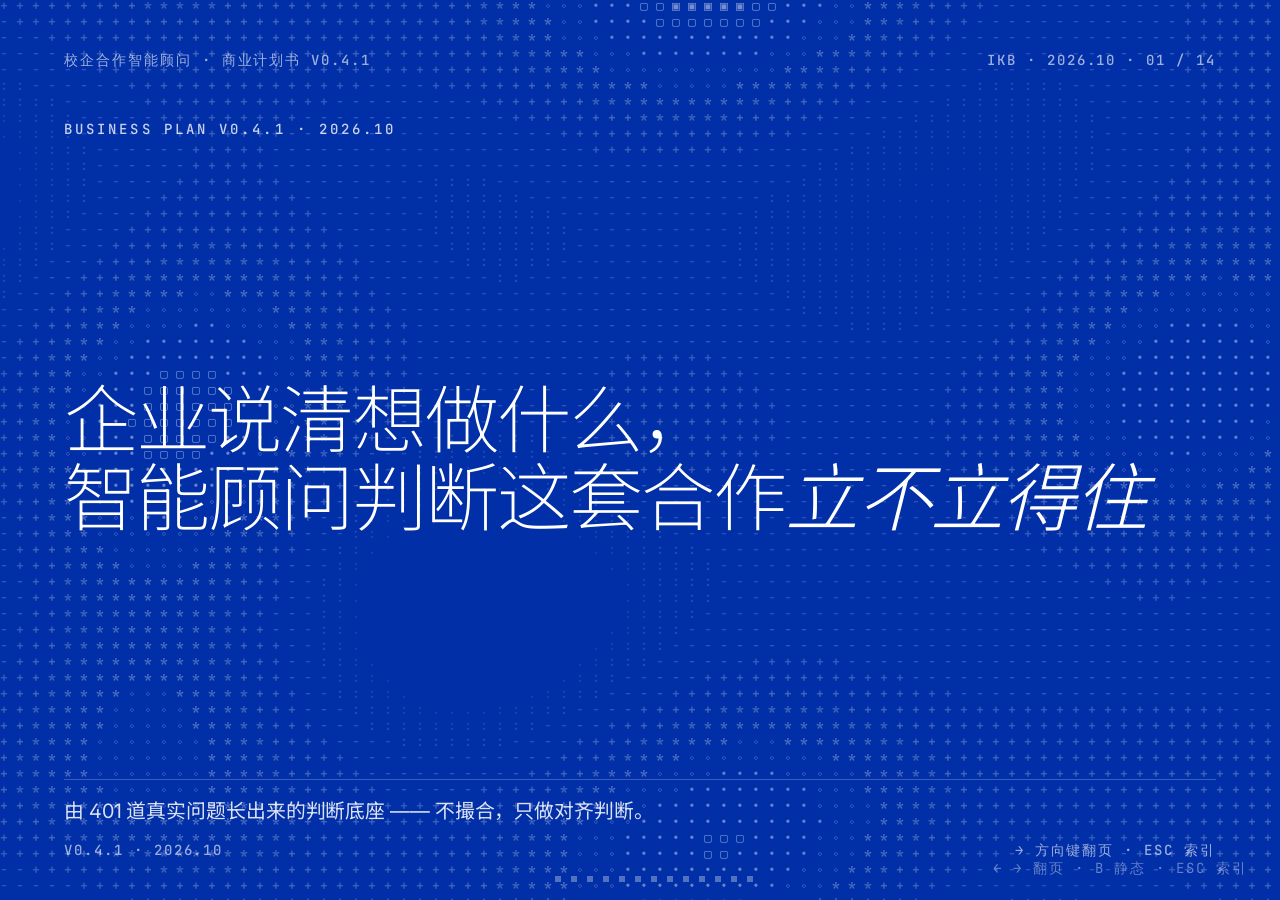
==== commit 27be6f72: "Update bp/: BP v0.4.1 deck (14 pages, was 10) - Pages 13 -> 14: seed-customer page now pins the thre" ====
--- a/bp/index.html
+++ b/bp/index.html
@@ -4,7 +4,7 @@
 <meta charset="UTF-8">
 <meta name="robots" content="noindex">
 <meta name="viewport" content="width=device-width, initial-scale=1.0">
-<title>校企合作智能顾问 · 商业计划书 v0.4</title>
+<title>校企合作智能顾问 · 商业计划书 v0.4.1</title>
 <link rel="preconnect" href="https://fonts.googleapis.com">
 <link rel="preconnect" href="https://fonts.gstatic.com" crossorigin>
 <!-- Google Fonts 异步加载：被墙/断网时不再阻塞首屏渲染，退回本地字体栈 -->
@@ -1138,7 +1138,7 @@
   }
 
   /* ============================================================
-     DECK-LOCAL · 校企合作智能顾问 BP v0.4
+     DECK-LOCAL · 校企合作智能顾问 BP v0.4.1
      只改本布局在此 deck 里的两处问题,不需要沉淀回模板:
        S04 六格·卡内中段悬空(模板 .desc 用 margin-top:auto 把正文钉在卡底)
        S11 横向时间线·五节点时整块偏矮、上下留白过大
@@ -1197,7 +1197,7 @@
 <div id="deck">
 
 <!-- ============================================================
-     校企合作智能顾问 · 商业计划书 v0.4 · 网页版（10 页）
+     校企合作智能顾问 · 商业计划书 v0.4.1 · 网页 PPT（14 页）
      版式契约：guizang-ppt-skill · references/swiss-layout-lock.md
      ============================================================ -->
 
@@ -1208,19 +1208,19 @@
   <div class="canvas-card">
     <canvas class="ascii-bg" aria-hidden="true"></canvas>
     <div class="chrome-min">
-      <div class="l">校企合作智能顾问 · 商业计划书 v0.4</div>
-      <div class="r">IKB · 2026.10 · 01 / 10</div>
+      <div class="l">校企合作智能顾问 · 商业计划书 v0.4.1</div>
+      <div class="r">IKB · 2026.10 · 01 / 14</div>
     </div>
 
     <div style="flex:1;padding:0;display:grid;grid-template-rows:auto 1fr auto;gap:2.6vh">
-      <div data-anim="kicker" class="t-meta" style="color:rgba(255,255,255,.78);letter-spacing:.22em">BUSINESS PLAN v0.4 · 2026.10</div>
+      <div data-anim="kicker" class="t-meta" style="color:rgba(255,255,255,.78);letter-spacing:.22em">BUSINESS PLAN v0.4.1 · 2026.10</div>
 
       <h1 data-anim="title" style="align-self:center;font-family:var(--sans),var(--sans-zh);font-weight:200;font-size:min(5.8vw,10.2vh);line-height:1.06;letter-spacing:-.025em;color:#fff">企业说清想做什么，<br/>智能顾问判断这套合作<span style="font-style:italic;font-weight:300">立不立得住</span></h1>
 
       <div data-anim="bottom" style="display:grid;grid-template-rows:auto auto;gap:1.6vh;border-top:1px solid rgba(255,255,255,.22);padding-top:2vh">
         <div data-anim="lead" class="lead" style="max-width:none;color:rgba(255,255,255,.86)">由 401 道真实问题长出来的判断底座 —— 不撮合，只做对齐判断。</div>
         <div style="display:flex;justify-content:space-between;align-items:end">
-          <div class="t-meta" style="color:rgba(255,255,255,.6)">v0.4 · 2026.10</div>
+          <div class="t-meta" style="color:rgba(255,255,255,.6)">v0.4.1 · 2026.10</div>
           <div class="t-meta" style="color:rgba(255,255,255,.6)">→ 方向键翻页 · ESC 索引</div>
         </div>
       </div>
@@ -1235,7 +1235,7 @@
   <div class="canvas-card">
     <div class="chrome-min">
       <div class="l">§1 项目概述 · Overview</div>
-      <div class="r">02 / 10</div>
+      <div class="r">02 / 14</div>
     </div>
 
     <div style="flex:1;padding:0;display:grid;grid-template-rows:auto 1fr auto;gap:3.2vh">
@@ -1253,6 +1253,7 @@
           <h3 class="t-h-prod">是什么</h3>
           <p class="t-body-sm">校企合作智能顾问：以 401 题问题网络为底座，回答「这套合作该不该成立」的智能顾问产品。</p>
           <p class="t-body-sm">把资深顾问的判断力，装进每一次校企合作对接。</p>
+          <p class="t-body-sm">研究项目名：<b>Firm Involved Learning</b>（FIL）。</p>
         </div>
         <div class="span-3 card-fill" style="padding:2.6vh 1.6vw;display:flex;flex-direction:column;gap:1.2vh">
           <span class="t-meta">— 02 / WHO</span>
@@ -1267,12 +1268,12 @@
         <div class="span-3 card-accent" style="padding:2.6vh 1.6vw;display:flex;flex-direction:column;gap:1.2vh">
           <span class="t-meta" style="color:rgba(255,255,255,.72)">— 04 / VISION</span>
           <h3 style="font-family:var(--sans),var(--sans-zh);font-weight:600;font-size:22px;line-height:1.4;letter-spacing:-.01em;color:var(--accent-on)">未来愿景</h3>
-          <p style="font-family:var(--sans),var(--sans-zh);font-size:16px;line-height:1.55;color:rgba(255,255,255,.9)">港大先行 → 其他港校 → 大湾区；成为校企合作「该怎么谈、值不值」的标准答案。</p>
+          <p style="font-family:var(--sans),var(--sans-zh);font-size:16px;line-height:1.55;color:rgba(255,255,255,.9)">HKU I-School 先行 → 其他港校 → 大湾区；成为校企合作「该怎么谈、值不值」的标准答案。</p>
           <p style="font-family:var(--sans),var(--sans-zh);font-size:16px;line-height:1.55;color:rgba(255,255,255,.9)">把资深顾问的需求诊断力，做成每一次对接都可用的产品。</p>
         </div>
       </div>
 
-      <div data-anim="foot" class="t-meta">→ 现状：知识底座已完成；已有真实课程场景可作首个试点入口【假设】；已有企业在谈合作意向。</div>
+      <div data-anim="foot" class="t-meta">→ 现状：知识底座已完成；首个试点场景已定：HKU I-School 的一门 FIL 课程（企业与院系同时在场的结构）。</div>
     </div>
   </div>
 </section>
@@ -1284,7 +1285,7 @@
   <div class="canvas-card">
     <div class="chrome-min">
       <div class="l">§2 痛点分析 · Pain Points</div>
-      <div class="r">03 / 10</div>
+      <div class="r">03 / 14</div>
     </div>
 
     <div style="flex:1;padding:0;display:grid;grid-template-rows:auto 1fr auto;gap:3vh">
@@ -1319,61 +1320,179 @@
   </div>
 </section>
 <!-- ============================================================
-     04 · 种子客户 · S08 双轨对照 · light
+     04 · 客户与口径 · S08 双轨对照 · light
      ============================================================ -->
 <section class="slide" data-layout="S08" data-animate="duo-mirror">
   <div class="canvas-card">
     <div class="chrome-min">
-      <div class="l">§3 种子客户 · Seed Customers</div>
-      <div class="r">04 / 10</div>
+      <div class="l">§3 客户与口径 · Customers &amp; Units</div>
+      <div class="r">04 / 14</div>
     </div>
 
     <div style="flex:1;padding:0;display:grid;grid-template-rows:auto 1fr auto;gap:3vh">
       <div data-anim="line" style="display:flex;flex-direction:column;gap:1.4vh">
-        <div class="t-meta">先做谁，再做谁</div>
-        <h2 style="font-family:var(--sans),var(--sans-zh);font-weight:200;font-size:min(4.6vw,8.4vh);line-height:1.06;letter-spacing:-.02em">种子客户</h2>
+        <div class="t-meta">单位先钉死，口径再分层</div>
+        <h2 style="font-family:var(--sans),var(--sans-zh);font-weight:200;font-size:min(4.6vw,8.4vh);line-height:1.06;letter-spacing:-.02em">客户与口径</h2>
       </div>
 
       <div class="duo-compare" style="margin-top:0">
         <div class="col accent">
-          <span class="col-tag"><span class="num">A</span> 首发场景</span>
-          <h3 class="col-ttl">港大 1 个真实课程场景</h3>
-          <p class="col-desc">不先做平台，先在一门真课里把「怎么谈、值不值」跑通。</p>
+          <span class="col-tag"><span class="num">A</span> 客户与单位</span>
+          <h3 class="col-ttl">客户 ＝ 院系，两侧都是客户</h3>
+          <p class="col-desc">不是「企业或学校」二选一 —— 客户 ＝ <b>开设 FIL 课程的院系</b> ＋ <b>参与这些课程的企业</b>；两侧都是客户，场景是同一门课。</p>
           <ul class="col-list">
-            <li>企业 orientation ＋ 学生沟通训练，就在这门课里跑</li>
-            <li>课程负责人就是决策人，链短、能拍板</li>
+            <li>客户单位 ＝ <b>院系</b> —— 谁付费、谁互为参考（beachhead 的单位）</li>
+            <li>计价单位 ＝ <b>课题</b> —— 不是「一门课」：一门课可挂 N 个课题（CIVL2114 一门课 <b>49 家</b>企业）</li>
+            <li>试点单位 ＝ <b>一门课</b> —— 灯塔是入口与样板，<b>不构成市场</b></li>
           </ul>
         </div>
         <span class="vrule"></span>
         <div class="col">
-          <span class="col-tag"><span class="num">B</span> 首批客户</span>
-          <h3 class="col-ttl">想进高校的中小企业与校友企业</h3>
-          <p class="col-desc">为什么先做这一类：</p>
+          <span class="col-tag"><span class="num">B</span> FIL 三层</span>
+          <h3 class="col-ttl">TAM 只算判断层</h3>
+          <p class="col-desc">研究口径<b>宽</b>（含实习）、商业口径<b>窄</b>（只算需要判断的场景）—— <b>不为商业口径方便去改研究定义</b>。</p>
           <ul class="col-list">
-            <li>企业这一侧 <b>152 题</b>，需求方证据最厚 —— 最容易做对</li>
-            <li>决策人通常就是老板本人，不用过采购流程</li>
-            <li>已有 2 家企业在谈合作意向</li>
-            <li>跑通一个院系，就是复制到其他院系的样板</li>
+            <li>接触层 · 实习 / Co-op —— 企业碰过这门课；<b>不进 TAM</b>（只贡献分母知识与潜在标签源）</li>
+            <li>判断层 · 项目制课 —— 这套合作该不该成立：<b>主场，TAM 只算这一层</b></li>
+            <li>变现层 · 课题 —— 一笔合作，就是计价的那一单位</li>
+            <li>「那 49 家企业算不算你的市场」→ <b>算研究对象，不算付费场景</b></li>
           </ul>
         </div>
       </div>
 
       <div class="accent-block" style="padding:1.9vh 1.8vw;display:flex;align-items:baseline;gap:1.6vw">
         <span class="t-cat" style="color:rgba(255,255,255,.82)">所以</span>
-        <p class="t-body-sm" style="color:var(--accent-on)">首站香港、第二站大湾区；港大相关课程数、参与企业数、历史样例量<b>三个数没跑出来前，不写市场规模</b>。</p>
+        <p class="t-body-sm" style="color:var(--accent-on)">灯塔 ＝ HKU I-School 的一门 FIL 课程（入口与样板）→ 其他港校 → 大湾区；体量<b>只给量级、不给准数</b> —— 可核数只有「<b>≥21 门 / 8 学系 / 1 所大学</b>」。</p>
       </div>
     </div>
   </div>
 </section>
 
 <!-- ============================================================
-     05 · 产品与服务 · S04 六格定义 · light
+     05 · 首发池 · S20 纵向账单（8 行实名表）· dark
+     ============================================================ -->
+<section class="slide dark" data-layout="S20" data-animate="stacked-ledger">
+  <div class="canvas-card">
+    <div class="chrome-min">
+      <div class="l">§3.1 首发池 · Beachhead</div>
+      <div class="r">05 / 14</div>
+    </div>
+
+    <div style="flex:1;padding:0;display:grid;grid-template-rows:auto 1fr auto;gap:2.2vh">
+      <div data-anim="line" style="display:flex;flex-direction:column;gap:1vh">
+        <div class="t-meta">先列 10 个名字 · 每个名字挂一个课程负责人（＝记录者）</div>
+        <h2 style="font-family:var(--sans),var(--sans-zh);font-weight:200;font-size:min(4vw,7.4vh);line-height:1.06;letter-spacing:-.02em">首发池：8 个有出处的名字</h2>
+      </div>
+
+      <div style="display:flex;flex-direction:column;justify-content:center">
+        <div style="display:grid;grid-template-columns:3ch 12ch minmax(0,1.5fr) 9ch 14ch 7ch minmax(0,.8fr);gap:1.1vw;padding-bottom:.8vh">
+          <span class="t-meta">#</span>
+          <span class="t-meta">院系 / 单位</span>
+          <span class="t-meta">课程（代码 · 名称）</span>
+          <span class="t-meta">层</span>
+          <span class="t-meta">有公开企业名单</span>
+          <span class="t-meta">负责人</span>
+          <span class="t-meta">来源</span>
+        </div>
+        <div data-anim="row" style="display:grid;grid-template-columns:3ch 12ch minmax(0,1.5fr) 9ch 14ch 7ch minmax(0,.8fr);gap:1.1vw;align-items:baseline;padding:.62vh 0;border-top:1px solid rgba(255,255,255,.18)">
+          <span class="t-meta">1</span>
+          <span class="t-cat">工程 · 土木</span>
+          <span class="t-body-sm"><b>CIVL2114</b> Internship</span>
+          <span class="t-body-sm">接触层</span>
+          <span class="t-body-sm"><b>49 家</b>（三年，含名额）</span>
+          <span class="t-body-sm">【待补】</span>
+          <span class="t-body-sm">CRF 数据包</span>
+        </div>
+        <div data-anim="row" style="display:grid;grid-template-columns:3ch 12ch minmax(0,1.5fr) 9ch 14ch 7ch minmax(0,.8fr);gap:1.1vw;align-items:baseline;padding:.62vh 0;border-top:1px solid rgba(255,255,255,.18)">
+          <span class="t-meta">2</span>
+          <span class="t-cat">工程 · 计算机</span>
+          <span class="t-body-sm"><b>COMP3410</b> Internship</span>
+          <span class="t-body-sm">接触层</span>
+          <span class="t-body-sm"><b>72 家</b></span>
+          <span class="t-body-sm">【待补】</span>
+          <span class="t-body-sm">CRF 数据包</span>
+        </div>
+        <div data-anim="row" style="display:grid;grid-template-columns:3ch 12ch minmax(0,1.5fr) 9ch 14ch 7ch minmax(0,.8fr);gap:1.1vw;align-items:baseline;padding:.62vh 0;border-top:1px solid rgba(255,255,255,.18)">
+          <span class="t-meta">3</span>
+          <span class="t-cat">工程 · 计算机（DS&amp;E）</span>
+          <span class="t-body-sm"><b>COMP3510</b> Internship</span>
+          <span class="t-body-sm">接触层</span>
+          <span class="t-body-sm"><b>36 家</b></span>
+          <span class="t-body-sm">【待补】</span>
+          <span class="t-body-sm">CRF 数据包</span>
+        </div>
+        <div data-anim="row" style="display:grid;grid-template-columns:3ch 12ch minmax(0,1.5fr) 9ch 14ch 7ch minmax(0,.8fr);gap:1.1vw;align-items:baseline;padding:.62vh 0;border-top:1px solid rgba(255,255,255,.18)">
+          <span class="t-meta">4</span>
+          <span class="t-cat">工程 · IMSE</span>
+          <span class="t-body-sm"><b>IMSE4051</b> Engineering research and innovation</span>
+          <span class="t-body-sm"><b>判断层</b></span>
+          <span class="t-body-sm">❌（描述明写有合作企业）</span>
+          <span class="t-body-sm">【待补】</span>
+          <span class="t-body-sm">课程数据表</span>
+        </div>
+        <div data-anim="row" style="display:grid;grid-template-columns:3ch 12ch minmax(0,1.5fr) 9ch 14ch 7ch minmax(0,.8fr);gap:1.1vw;align-items:baseline;padding:.62vh 0;border-top:1px solid rgba(255,255,255,.18)">
+          <span class="t-meta">5</span>
+          <span class="t-cat">工程 · IMSE</span>
+          <span class="t-body-sm"><b>IMSE3134</b> Innovation and entrepreneurship</span>
+          <span class="t-body-sm"><b>判断层</b>【待核】</span>
+          <span class="t-body-sm">❌（描述未写明具体合作）</span>
+          <span class="t-body-sm">【待补】</span>
+          <span class="t-body-sm">课程数据表</span>
+        </div>
+        <div data-anim="row" style="display:grid;grid-template-columns:3ch 12ch minmax(0,1.5fr) 9ch 14ch 7ch minmax(0,.8fr);gap:1.1vw;align-items:baseline;padding:.62vh 0;border-top:1px solid rgba(255,255,255,.18)">
+          <span class="t-meta">6</span>
+          <span class="t-cat">法律 · LITE</span>
+          <span class="t-body-sm"><b>LLAW3255</b> Innovation Internship</span>
+          <span class="t-body-sm">接触层</span>
+          <span class="t-body-sm">❌（派驻 startup / innovation lab）</span>
+          <span class="t-body-sm">【待补】</span>
+          <span class="t-body-sm">课程数据表</span>
+        </div>
+        <div data-anim="row" style="display:grid;grid-template-columns:3ch 12ch minmax(0,1.5fr) 9ch 14ch 7ch minmax(0,.8fr);gap:1.1vw;align-items:baseline;padding:.62vh 0;border-top:1px solid rgba(255,255,255,.18)">
+          <span class="t-meta">7</span>
+          <span class="t-cat">工程 · 多系</span>
+          <span class="t-body-sm"><b>DASE3229</b> / IMSE3229 / ELEC3841 / MECH3432（6–12 周实习）</span>
+          <span class="t-body-sm">接触层</span>
+          <span class="t-body-sm">❌</span>
+          <span class="t-body-sm">【待补】</span>
+          <span class="t-body-sm">课程数据表</span>
+        </div>
+        <div data-anim="row" style="display:grid;grid-template-columns:3ch 12ch minmax(0,1.5fr) 9ch 14ch 7ch minmax(0,.8fr);gap:1.1vw;align-items:baseline;padding:.62vh 0;border-top:1px solid rgba(255,255,255,.18)">
+          <span class="t-meta">8</span>
+          <span class="t-cat"><b>灯塔</b> · 创新学院</span>
+          <span class="t-body-sm"><b>I-School 的一门 FIL 课程</b></span>
+          <span class="t-body-sm"><b>试点</b></span>
+          <span class="t-body-sm">—</span>
+          <span class="t-body-sm">【待补】</span>
+          <span class="t-body-sm">课题组关系</span>
+        </div>
+        <div data-anim="row" style="display:grid;grid-template-columns:3ch 12ch minmax(0,1.5fr) 9ch 14ch 7ch minmax(0,.8fr);gap:1.1vw;align-items:baseline;padding:.62vh 0;border-top:1px solid rgba(255,255,255,.18);border-bottom:1px solid rgba(255,255,255,.18)">
+          <span class="t-meta">9–10</span>
+          <span class="t-cat">【待补】</span>
+          <span class="t-body-sm">【待补】</span>
+          <span class="t-body-sm">—</span>
+          <span class="t-body-sm">—</span>
+          <span class="t-body-sm">【待补】</span>
+          <span class="t-body-sm">【待补】</span>
+        </div>
+      </div>
+
+      <div style="display:flex;flex-direction:column;gap:.8vh">
+        <div data-anim="foot" class="t-meta">→ 记录者 ＝ 那门课的负责人：不挂记录者，只证明「够得着」，没证明飞轮转得起来；已填 8 行、全部有出处（CRF 数据包 / 课程数据表「有企业参与的课程」子表） —— 余下待补（见「首发池名单」）。</div>
+        <div data-anim="foot" class="t-meta">→ <b>灯塔 ≠ 池子</b>：灯塔 ＝ HKU I-School 的一门 FIL 课程（入口与样板，不构成市场）；<b>锚与试点不同源</b>：锚 ＝ 港大工学院课程数据，试点 ＝ 创新学院（不在任何认证协议内）。<b>填不满 10 个本身就是读数</b>：要么 beachhead 选错，要么渠道不足。</div>
+      </div>
+    </div>
+  </div>
+</section>
+
+<!-- ============================================================
+     06 · 产品与服务 · S04 六格定义 · light
      ============================================================ -->
 <section class="slide" data-layout="S04" data-animate="grid-reveal">
   <div class="canvas-card">
     <div class="chrome-min">
       <div class="l">§4 产品与服务 · Product &amp; Service</div>
-      <div class="r">05 / 10</div>
+      <div class="r">06 / 14</div>
     </div>
 
     <div style="flex:1;padding:0;display:grid;grid-template-rows:auto 1fr;gap:2.6vh">
@@ -1443,13 +1562,13 @@
 </section>
 
 <!-- ============================================================
-     06 · 底座 · S22 图文混排 · dark
+     07 · 底座 · S22 图文混排 · dark
      ============================================================ -->
 <section class="slide dark" data-layout="S22" data-animate="image-hero">
   <div class="canvas-card">
     <div class="chrome-min">
       <div class="l">§5 为什么是我们 · The Base</div>
-      <div class="r">06 / 10</div>
+      <div class="r">07 / 14</div>
     </div>
 
     <div style="flex:1;min-height:0;display:grid;grid-template-columns:minmax(0,1fr) minmax(0,.62fr);gap:3vw">
@@ -1502,16 +1621,16 @@
 </section>
 
 <!-- ============================================================
-     07 · 商业模式 · S20 纵向账单 · dark
+     08 · 商业模式 · S20 纵向账单 · dark
      ============================================================ -->
 <section class="slide dark" data-layout="S20" data-animate="stacked-ledger">
   <div class="canvas-card">
     <div class="chrome-min">
       <div class="l">§6 商业模式 · Business Model</div>
-      <div class="r">07 / 10</div>
+      <div class="r">08 / 14</div>
     </div>
 
-    <div style="flex:1;padding:0;display:grid;grid-template-rows:auto 1fr auto;gap:2.6vh">
+    <div style="flex:1;padding:0;display:grid;grid-template-rows:auto 1fr auto auto;gap:2.2vh">
       <div data-anim="line" style="display:flex;flex-direction:column;gap:1.2vh">
         <div class="t-meta">三条收入线 ＋ 一条公共品底座；分属不同周期，不押单一客户</div>
         <h2 style="font-family:var(--sans),var(--sans-zh);font-weight:200;font-size:min(4.6vw,8.4vh);line-height:1.06;letter-spacing:-.02em">商业模式</h2>
@@ -1540,68 +1659,298 @@
         </div>
       </div>
 
-      <div data-anim="foot" class="t-meta">→ 卖的是对齐判断，不是撮合；定价与单位经济性【待核】，不先编数。</div>
+      <div data-anim="up" class="accent-block tight" style="padding:1.4vh 1.4vw;display:flex;align-items:baseline;gap:1.4vw">
+        <span class="t-cat" style="color:rgba(255,255,255,.72);white-space:nowrap">变现的顺序</span>
+        <p class="t-body-sm" style="color:var(--accent-on)">P1 单课题赞助 → P2 定制顾问 / 报告 → P3 院系订阅 → <b>P3+ 数据与基准</b>；<b>【待确认 · 先收哪边的钱】</b>（决策待定，不代人拍 —— 若选院系侧，P1 与 P3 对调）。计价<b>分线</b>：企业侧按<b>课题</b>、学校侧按<b>年</b>。</p>
+      </div>
+
+      <div data-anim="foot" class="t-meta">→ 卖的是对齐判断，不是撮合；谁为什么掏钱见 §7，定价与单位经济性【待核】，不先编数。</div>
+    </div>
+  </div>
+</section>
+
+<!-- ============================================================
+     09 · 付费心理 · S19 四列均分卡 · light
+     ============================================================ -->
+<section class="slide" data-layout="S19" data-animate="four-cards">
+  <div class="canvas-card">
+    <div class="chrome-min">
+      <div class="l">§7 付费心理 · Why They Pay</div>
+      <div class="r">09 / 14</div>
+    </div>
+
+    <div style="flex:1;padding:0;display:grid;grid-template-rows:auto 1fr auto;gap:3.2vh">
+      <div data-anim="line" style="display:flex;flex-direction:column;gap:1.6vh">
+        <div style="height:2px;width:64px;background:var(--accent)"></div>
+        <div style="display:flex;flex-direction:column;gap:1.2vh">
+          <h2 style="font-family:var(--sans),var(--sans-zh);font-weight:200;font-size:min(4.6vw,8.4vh);line-height:1.06;letter-spacing:-.02em">他们为什么掏钱</h2>
+          <p class="t-body-sm" style="max-width:88ch">三条收入线背后，是三种不同的购买心理。P3 之后再加一条：<b>同一条数据资产的第二条变现路径</b>。定价锚的从来不是「信息价值」，而是<b>各自想规避的那件事</b>。</p>
+        </div>
+      </div>
+
+      <div data-anim="up" class="grid-12" style="align-items:stretch">
+        <div class="span-4 card-fill" style="padding:2.6vh 1.6vw;display:flex;flex-direction:column;gap:1.2vh">
+          <span class="t-meta">— 01 / 单课题赞助 · 企业付</span>
+          <h3 class="t-h-prod">风险规避</h3>
+          <p class="t-body-sm">「我投钱进高校，最怕做完跟我的业务没关系。」<br/>买的不是信息，是「别白投」。</p>
+          <div class="t-meta" style="margin-top:auto;padding-top:1.2vh;border-top:1px solid var(--border-subtle)">定价锚点 · 课题预算的一定比例</div>
+        </div>
+        <div class="span-4 card-fill" style="padding:2.6vh 1.6vw;display:flex;flex-direction:column;gap:1.2vh">
+          <span class="t-meta">— 02 / 院系订阅 · 学校付</span>
+          <h3 class="t-h-prod">交班连续性</h3>
+          <p class="t-body-sm">合作靠老师个人关系，人一走就断。<br/>买的是「院系资产能沉淀下来」。</p>
+          <div class="t-meta" style="margin-top:auto;padding-top:1.2vh;border-top:1px solid var(--border-subtle)">续费逻辑最硬 · 断一次的代价学校自己知道</div>
+        </div>
+        <div class="span-4 card-fill" style="padding:2.6vh 1.6vw;display:flex;flex-direction:column;gap:1.2vh">
+          <span class="t-meta">— 03 / 定制顾问报告 · 企业付</span>
+          <h3 class="t-h-prod">要一个说法</h3>
+          <p class="t-body-sm">总部 / 董事会需要一个可交付的结论。<br/>买的是责任凭证，不是分析过程。</p>
+          <div class="t-meta" style="margin-top:auto;padding-top:1.2vh;border-top:1px solid var(--border-subtle)">高客单 · 卖「能向上交代」</div>
+        </div>      </div>
+
+      <div style="display:flex;flex-direction:column;gap:1.4vh">
+        <div data-anim="up" style="display:grid;grid-template-columns:auto 1fr;gap:1.4vw;align-items:baseline;padding-top:1.3vh;border-top:2px solid var(--accent)">
+          <span class="t-cat" style="white-space:nowrap">P3 之后 · 数据与基准服务</span>
+          <span class="t-body-sm">「我在同行里排第几」 —— 机构 / 院系 / 企业雇主品牌付、<b>按年订阅</b>；买的不是分析，是<b>对标与立项依据</b>（没有对标，就没有立项依据）。<b>不提前喧宾夺主。</b></span>
+        </div>
+        <div data-anim="foot" class="t-meta">→ 定价与单位经济性【待核】：先做 3 家付费意愿访谈验证锚点，不先编价目表。</div>
+      </div>
+    </div>
+  </div>
+</section>
+
+<!-- ============================================================
+     10 · 数据资产 · S20 纵向账单 · light
+     ============================================================ -->
+<section class="slide" data-layout="S20" data-animate="stacked-ledger">
+  <div class="canvas-card">
+    <div class="chrome-min">
+      <div class="l">§8 数据资产 · The Data Asset</div>
+      <div class="r">10 / 14</div>
+    </div>
+
+    <div style="flex:1;padding:0;display:grid;grid-template-rows:auto 1fr auto;gap:2.6vh">
+      <div data-anim="line" style="display:flex;flex-direction:column;gap:1.2vh">
+        <div class="t-meta">口径 · 池子 ＝ 一群互为参考的院系 / 课程（不是一门课 —— 一门课是灯塔）｜单位：客户＝院系 · 计价＝课题 · 试点＝一门课</div>
+        <h2 style="font-family:var(--sans),var(--sans-zh);font-weight:200;font-size:min(4.6vw,8.4vh);line-height:1.06;letter-spacing:-.02em">这个池子有多大</h2>
+      </div>
+
+      <div style="display:flex;flex-direction:column;justify-content:center;gap:1.4vh">
+        <div style="display:grid;grid-template-columns:repeat(3,minmax(0,1fr));gap:1.6vw;align-items:baseline">
+          <div class="t-body-sm"><span class="t-cat">①-a 工程线 · 华盛顿协议</span><br/>唯一可枚举的一片 ＝ <b>ABET 4,773 学程</b> <b>【待核 · commission 口径：EAC 单列 / 还是三委员会合计】</b>（三委员会分属三协议：EAC→华盛顿 / ETAC→悉尼 / CAC→首尔）</div>
+          <div class="t-body-sm"><span class="t-cat">①-b 计算线 · 首尔协议</span><br/>【待核 · 无可枚举清单】（港大计算机已并入 2025 新设的 School of Computing and Data Science）</div>
+          <div class="t-body-sm"><span class="t-cat">①-c 不入协议线 · 新建跨学科机构</span><br/>【待核】—— <b>我们的试点就在这一格</b>（School of Innovation，2024）</div>
+        </div>
+        <div class="t-meta" style="border-top:1px solid var(--border-subtle);padding-top:.8vh">→ 三格<b>不合成</b>（单位 / 协议 / 层级都不同，不可相乘）；<b>AACSB 不进 L1</b>（无商科锚 · 异协议 · 异单位）；上界背景 WHED ≈ <b>2.1 万所</b>（高等教育机构总数，含非本科，不做主张）。</div>
+        <div style="display:grid;grid-template-columns:10ch minmax(0,1.05fr) minmax(0,.95fr) minmax(0,.8fr);gap:1.6vw;padding-top:1.2vh;padding-bottom:.6vh">
+          <span class="t-meta">层</span>
+          <span class="t-meta">算法 · 怎么算</span>
+          <span class="t-meta">出处 · 谁认</span>
+          <span class="t-meta">置信度 · 多可信</span>
+        </div>
+        <div style="display:grid;grid-template-columns:10ch minmax(0,1.05fr) minmax(0,.95fr) minmax(0,.8fr);gap:1.6vw;align-items:baseline;padding:1vh 0;border-top:1px solid var(--border-subtle)">
+          <span class="t-cat">L1 TAM</span>
+          <span class="t-body-sm">认证<b>学程</b>数 × 每学程<b>项目制课</b>数 × 单<b>课题</b> ACV</span>
+          <span class="t-body-sm">认证机构公开名单（可逐学程列出）—— 工程线一片 ＝ ABET 4,773</span>
+          <span class="t-body-sm">顶层半可核 / 中层半可核 / 底层<b>不可核</b>（ACV 是我方定价假设）</span>
+        </div>
+        <div style="display:grid;grid-template-columns:10ch minmax(0,1.05fr) minmax(0,.95fr) minmax(0,.8fr);gap:1.6vw;align-items:baseline;padding:1vh 0;border-top:1px solid var(--border-subtle)">
+          <span class="t-cat">L2 SAM</span>
+          <span class="t-body-sm">港校 ＋ 大湾区<b>可触达</b>的认证院系</span>
+          <span class="t-body-sm">公开名单 ＋ 复审年表</span>
+          <span class="t-body-sm">可核</span>
+        </div>
+        <div style="display:grid;grid-template-columns:10ch minmax(0,1.05fr) minmax(0,.95fr) minmax(0,.8fr);gap:1.6vw;align-items:baseline;padding:1vh 0;border-top:1px solid var(--border-subtle)">
+          <span class="t-cat">L3 SOM</span>
+          <span class="t-body-sm">3–5 年可达：I-School → 港校 → 湾区，按飞轮机制推导</span>
+          <span class="t-body-sm">回填 → 次年更准 → 更多订阅</span>
+          <span class="t-body-sm">机制前提【待确认】</span>
+        </div>
+        <div style="display:grid;grid-template-columns:10ch minmax(0,1.05fr) minmax(0,.95fr) minmax(0,.8fr);gap:1.6vw;align-items:baseline;padding:1vh 0;border-top:1px solid var(--border-subtle)">
+          <span class="t-cat">首发池</span>
+          <span class="t-body-sm">一群互为参考的院系 / 课程（<b>10 个名字</b> · 见 05 首发池）</span>
+          <span class="t-body-sm">院系 / 课程 / 负责人 / 企业，名字可列</span>
+          <span class="t-body-sm">名字可列</span>
+        </div>
+        <div style="display:grid;grid-template-columns:11ch minmax(0,1.2fr) minmax(0,1.1fr);gap:1.6vw;align-items:baseline;padding-top:1.2vh;border-top:2px solid var(--accent)">
+          <span class="t-cat">⑤ L1 上界试算</span>
+          <span class="t-body-sm" style="font-family:var(--mono);font-size:max(16px,1.02vw)">≈ <b>HK$2.4 亿 – 9.5 亿</b><br/><span style="font-family:var(--sans),var(--sans-zh)">＝ 4,773 学程 × ≥1 门项目制课 / 学程 × HK$5–20 万 / 课题（<b>我方定价假设</b>）· 工程线一片 · 上界</span></span>
+          <span class="t-body-sm">三重标注<b>一起读</b>：① 4,773 是认证准则逼出的<b>下限</b>、不是有企业参与的实际数；② ACV 是<b>我方定价</b>；③ <b>锚 n=1 · 置信度最低档</b>。用途只有一个：量级在亿级，<b>不得当 TAM 引用</b>。</span>
+        </div>
+      </div>
+
+      <div data-anim="foot" class="t-meta">→ 纪律（已改）：估算<b>必须带标注</b>（算法 ＋ 出处 ＋ 置信度）、<b>不与可核数混排</b> —— 禁的是「把估算写成事实」，不是「给估算」；港大三个数（相关课程数 / 参与企业数 / 历史样例量）出来之前，L1 / L3 的具体数字不写。</div>
+    </div>
+  </div>
+</section>
+
+<!-- ============================================================
+     11 · 数据飞轮 · S14 闭环图 · dark
+     ============================================================ -->
+<section class="slide dark" data-layout="S14" data-animate="loop-form">
+  <div class="canvas-card">
+    <div class="chrome-min">
+      <div class="l">§9 数据飞轮 · The Flywheel</div>
+      <div class="r">11 / 14</div>
+    </div>
+
+    <div style="flex:1;padding:0;display:grid;grid-template-rows:auto 1fr auto;gap:2.2vh">
+      <div data-anim="line" style="display:flex;flex-direction:column;gap:1.4vh">
+        <div style="height:2px;width:64px;background:var(--accent)"></div>
+        <div style="display:flex;flex-direction:column;gap:1vh">
+          <h2 style="font-family:var(--sans),var(--sans-zh);font-weight:200;font-size:min(4.4vw,8vh);line-height:1.06;letter-spacing:-.02em">数据怎么长出来，又怎么把我们护住</h2>
+          <p class="t-body-sm" style="max-width:92ch">底座分两层，壁垒只建在第二层：<b>开放静态底座</b>（401 题网络，公共品）—— 开放、建标准、建信任，本身不设壁垒；<b>私有动态飞轮</b>（运营数据）—— 花钱买不到，壁垒建在这一层。让它长大的，就是下面这个环。</p>
+        </div>
+      </div>
+
+      <div data-anim="up" style="display:grid;grid-template-columns:minmax(0,1fr) minmax(0,1fr);gap:2.4vh 3vw;align-content:start">
+        <div style="display:flex;flex-direction:column;gap:1.4vh">
+          <div class="t-meta">飞轮 · 五步</div>
+          <div style="display:flex;flex-direction:column">
+            <div style="display:grid;grid-template-columns:3ch 1fr;gap:1vw;padding:.9vh 0;border-top:1px solid rgba(255,255,255,.18)">
+              <span class="t-meta">01</span><span class="t-body-sm">企业带着真问题来问 → 生成「企业动机 × 课程约束」真实配对</span>
+            </div>
+            <div style="display:grid;grid-template-columns:3ch 1fr;gap:1vw;padding:.9vh 0;border-top:1px solid rgba(255,255,255,.18)">
+              <span class="t-meta">02</span><span class="t-body-sm">对齐诊断 → 教师侧最薄的缺口（Alignment 仅 3 题）被真实答案填满</span>
+            </div>
+            <div style="display:grid;grid-template-columns:3ch 1fr;gap:1vw;padding:.9vh 0;border-top:1px solid rgba(255,255,255,.18)">
+              <span class="t-meta">03</span><span class="t-body-sm">合作落地 → 记录<b>结果标签</b>：成了 / 没成 / 卡在哪一步</span>
+            </div>
+            <div style="display:grid;grid-template-columns:3ch 1fr;gap:1vw;padding:.9vh 0;border-top:1px solid rgba(255,255,255,.18)">
+              <span class="t-meta">04</span><span class="t-body-sm">结果回流 → 401 题网络里「哪些题真的影响成败」可被加权</span>
+            </div>
+            <div style="display:grid;grid-template-columns:3ch 1fr;gap:1vw;padding:.9vh 0;border-top:1px solid rgba(255,255,255,.18)">
+              <span class="t-meta">05</span><span class="t-body-sm">判断从「基于文献」→「基于实证」→ 更准 → 更多企业愿意用 → 更多样本</span>
+            </div>
+          </div>
+
+          <div class="accent-block tight" style="margin-top:.6vh">
+            <p class="t-body-sm" style="color:var(--accent-on)">飞轮的燃料不是数据量，是<b>结果标签</b>。<br/>问答清单谁都能抄，但「这门课最后成没成、为什么」只有深度参与执行的人才能记录 —— 而 P1 的 HKU I-School 那门 FIL 课程，正好站在这个位置上。</p>
+          </div>
+        </div>
+
+        <div style="display:flex;flex-direction:column;gap:1.4vh">
+          <div class="t-meta">数据如何增强 AI 与体验</div>
+          <div style="display:flex;flex-direction:column">
+            <div style="padding:.9vh 0;border-top:1px solid rgba(255,255,255,.18)">
+              <span class="t-body-sm"><b>AI · 从先验到后验</b> —— 现在判断依据来自田野与文献；有了结果标签后，401 题可被实证加权 —— 诊断准确率<b>第一次有了可验证的路子</b>：<b>可开始建立评测集与指标定义</b>（<b>【待核】</b>）。<b>现在不能说「可对外承诺」。</b></span>
+            </div>
+            <div style="padding:.9vh 0;border-top:1px solid rgba(255,255,255,.18)">
+              <span class="t-body-sm"><b>体验 · 从填空到被问</b> —— 企业不用从空白表单开始，而是被问「我们知道的 401 题里，你属于哪一类」。填得越少，判断越快。</span>
+            </div>
+            <div style="padding:.9vh 0;border-top:1px solid rgba(255,255,255,.18);border-bottom:1px solid rgba(255,255,255,.18)">
+              <span class="t-body-sm"><b>冷启动 · 用底座换样本</b> —— 401 题先把企业问明白，才换得来它愿意回填结果。没有底座，问不出口，也就拿不到标签。</span>
+            </div>
+          </div>
+
+          <div class="t-meta" style="margin-top:1vh">别人为什么难超过我们 · 三层</div>
+          <div style="display:flex;flex-direction:column">
+            <div style="display:grid;grid-template-columns:3ch 1fr;gap:1vw;padding:.9vh 0;border-top:1px solid rgba(255,255,255,.18)">
+              <span class="t-meta">01</span><span class="t-body-sm"><b>供给侧 · 已有</b> —— 401 题从田野长出，方法可复现。但题目清单是静态的，可被抄走。</span>
+            </div>
+            <div style="display:grid;grid-template-columns:3ch 1fr;gap:1vw;padding:.9vh 0;border-top:1px solid rgba(255,255,255,.18)">
+              <span class="t-meta">02</span><span class="t-body-sm"><b>结果侧 · P2–P3 形成</b> —— 合作成败的 ground truth，只有深度参与者能积累，<b>花钱买不到</b>。</span>
+            </div>
+            <div style="display:grid;grid-template-columns:3ch 1fr;gap:1vw;padding:.9vh 0;border-top:1px solid rgba(255,255,255,.18)">
+              <span class="t-meta">03</span><span class="t-body-sm"><b>标准侧 · P3 之后</b> —— 院系一旦用我们的诊断做立项依据，我们就成了流程的一部分，替换要改流程。</span>
+            </div>
+          </div>
+        </div>
+      </div>
+
+      <div data-anim="foot" class="t-meta" style="border-top:1px solid rgba(255,255,255,.18);padding-top:1.6vh">→ 诚实标注：前 12–24 个月护城河只有第 1 层，且很浅。第 2 层从首个试点开始积累，第 3 层要靠 P3 的院系订阅落地。只要我们不中断真实场景的接入，别人就永远差一个「结果标签」的时滞 —— 这就是「只要我们自己不出错，别人很难超过」的机制。</div>
+    </div>
+  </div>
+</section>
+
+<!-- ============================================================
+     12 · 市场推广 · S04 六格 · light
+     ============================================================ -->
+<section class="slide" data-layout="S04" data-animate="grid-reveal">
+  <div class="canvas-card">
+    <div class="chrome-min">
+      <div class="l">§10 市场推广 · Go-to-Market</div>
+      <div class="r">12 / 14</div>
+    </div>
+
+    <div style="flex:1;padding:0;display:grid;grid-template-rows:auto 1fr auto;gap:2.4vh">
+      <div data-anim="line" style="display:flex;flex-direction:column;gap:1.1vh">
+        <div class="t-meta">一个院系跑通，再复制到下一个 —— 复制节奏有外在依据，不靠我们自报</div>
+        <h2 style="font-family:var(--sans),var(--sans-zh);font-weight:200;font-size:min(4.4vw,8vh);line-height:1.06;letter-spacing:-.02em">市场推广</h2>
+      </div>
+
+      <div class="sub-grid-3-2">
+        <div class="sub-card">
+          <span class="nb-corner">01</span>
+          <h3 class="ttl">冷启动</h3>
+          <p class="sub">用 HKU I-School 的一门 FIL 课程做样板</p>
+          <div class="block-foot">
+            <p class="desc"><b>渠道</b>：课题组关系、I-School / 工程院系。</p>
+            <div class="src">目标 · 拿到第一个可公开的成效案例</div>
+          </div>
+        </div>
+        <div class="sub-card">
+          <span class="nb-corner">02</span>
+          <h3 class="ttl">校内扩散</h3>
+          <p class="sub">样板案例 ＋ 1 页说明，推给院系项目办</p>
+          <div class="block-foot">
+            <p class="desc"><b>渠道</b>：港大科创与创业渠道、校友网络。</p>
+            <div class="src">目标 · 覆盖更多课程负责人</div>
+          </div>
+        </div>
+        <div class="sub-card">
+          <span class="nb-corner">03</span>
+          <h3 class="ttl">按认证复审年表进场</h3>
+          <p class="sub">复审年份公开可查 —— 复审年是院系最愿意动的一年</p>
+          <div class="block-foot">
+            <p class="desc"><b>渠道</b>：认证机构公开名单 / 复审年表。</p>
+            <div class="src">目标 · 复制节奏第一次有了外在依据</div>
+          </div>
+        </div>
+        <div class="sub-card">
+          <span class="nb-corner">04</span>
+          <h3 class="ttl">企业获取</h3>
+          <p class="sub">对已参与过课程的企业做定向回访</p>
+          <div class="block-foot">
+            <p class="desc"><b>渠道</b>：首发池企业名单 ＋ 校友企业。</p>
+            <div class="src">目标 · 首个付费单课题</div>
+          </div>
+        </div>
+        <div class="sub-card">
+          <span class="nb-corner">05</span>
+          <h3 class="ttl">复制到大湾区（探测）</h3>
+          <p class="sub">先试一次：大湾区内地院校的课程表，拿不拿得到？</p>
+          <div class="block-foot">
+            <p class="desc"><b>产出是一个可行性结论，不是两个数</b>：拿得到＝复制路径通；拿不到＝有一笔从没人预算过的数据获取成本。</p>
+            <div class="src">渠道 · CEEAA 认证院校（同属华盛顿协议）</div>
+          </div>
+        </div>
+        <div class="sub-card accent">
+          <span class="nb-corner">06</span>
+          <h3 class="ttl">内容与话语权</h3>
+          <p class="sub">把 401 网络的洞察做成公开报告 / 白皮书节选</p>
+          <div class="block-foot">
+            <p class="desc">建「校企合作怎么谈」的话语权。</p>
+            <div class="src">渠道 · 知识转移论坛、媒体</div>
+          </div>
+        </div>
+      </div>
+
+      <div class="accent-block" style="padding:1.5vh 1.6vw;display:grid;grid-template-columns:auto 1fr;gap:1.2vw;align-items:baseline">
+        <span class="t-cat" style="color:rgba(255,255,255,.82);white-space:nowrap">复制成本</span>
+        <p class="t-body-sm" style="color:var(--accent-on)">＝ <b>底座复用（≈ 0）</b> ＋ <b>加权校准（每个学科一次，成本 ＝ N 个访谈 / 样本【待核】）</b> —— 401 网络、诊断流程、产品站可复用，<b>每个新学科的题面加权不可迁移</b>。⚠️「第二个便宜」只在<b>同一 Faculty / 同一学科内</b>成立（跨学科 · 跨体系待验）。<b>一次访谈喂三样</b>：定价锚 ＋ TAM 参数 ＋ 复制成本。<br/>【待核】具体渠道与转化路径需在确认投放范围后细化；本页先给结构。</p>
+      </div>
     </div>
   </div>
 </section>
 <!-- ============================================================
-     08 · 市场推广 · S19 四列均分卡 · light
-     ============================================================ -->
-<section class="slide" data-layout="S19" data-animate="four-cards">
-  <div class="canvas-card">
-    <div class="chrome-min">
-      <div class="l">§7 市场推广 · Go-to-Market</div>
-      <div class="r">08 / 10</div>
-    </div>
-
-    <div style="flex:1;padding:0;display:grid;grid-template-rows:auto 1fr auto;gap:3.2vh">
-      <div data-anim="line" style="display:flex;flex-direction:column;gap:1.6vh">
-        <div style="height:2px;width:64px;background:var(--accent)"></div>
-        <div style="display:flex;flex-direction:column;gap:1.2vh">
-          <h2 style="font-family:var(--sans),var(--sans-zh);font-weight:200;font-size:min(4.6vw,8.4vh);line-height:1.06;letter-spacing:-.02em">市场推广</h2>
-          <p class="t-body-sm" style="max-width:84ch">一个院系跑通，再复制到下一个；不先铺量，先把第一个可公开的成效案例做出来。</p>
-        </div>
-      </div>
-
-      <div data-anim="up" class="grid-12" style="align-items:stretch">
-        <div class="span-3 card-fill" style="padding:2.6vh 1.6vw;display:flex;flex-direction:column;gap:1.2vh">
-          <span class="t-meta">— 01 / COLD START</span>
-          <h3 class="t-h-prod">冷启动</h3>
-          <p class="t-body-sm">用港大内部 1 个真实课程场景做样板。<br/><b>渠道</b>课题组关系、I-School / 工程院系。</p>
-        </div>
-        <div class="span-3 card-fill" style="padding:2.6vh 1.6vw;display:flex;flex-direction:column;gap:1.2vh">
-          <span class="t-meta">— 02 / CAMPUS</span>
-          <h3 class="t-h-prod">校内扩散</h3>
-          <p class="t-body-sm">样板案例 ＋ 1 页说明推给院系项目办。<br/><b>渠道</b>港大科创与创业渠道、校友网络。</p>
-        </div>
-        <div class="span-3 card-fill" style="padding:2.6vh 1.6vw;display:flex;flex-direction:column;gap:1.2vh">
-          <span class="t-meta">— 03 / REVENUE</span>
-          <h3 class="t-h-prod">企业获取</h3>
-          <p class="t-body-sm">对已参与过课程的企业做定向回访。<br/><b>目标</b>拿到首个付费单课题。</p>
-        </div>
-        <div class="span-3 card-accent" style="padding:2.6vh 1.6vw;display:flex;flex-direction:column;gap:1.2vh">
-          <span class="t-meta" style="color:rgba(255,255,255,.72)">— 04 / NARRATIVE</span>
-          <h3 style="font-family:var(--sans),var(--sans-zh);font-weight:600;font-size:22px;line-height:1.4;letter-spacing:-.01em;color:var(--accent-on)">内容与话语权</h3>
-          <p style="font-family:var(--sans),var(--sans-zh);font-size:16px;line-height:1.55;color:rgba(255,255,255,.9)">把 401 网络的洞察做成公开报告 / 白皮书节选，建「校企合作怎么谈」的话语权。</p>
-        </div>
-      </div>
-
-      <div class="accent-block" style="padding:1.9vh 1.8vw;display:flex;align-items:baseline;gap:1.6vw">
-        <span class="t-cat" style="color:rgba(255,255,255,.82)">【待核】</span>
-        <p class="t-body-sm" style="color:var(--accent-on)">具体渠道与转化路径需在确认投放范围后细化 —— 本页先给结构，不先编数。</p>
-      </div>
-    </div>
-  </div>
-</section>
-
-<!-- ============================================================
-     09 · 实施路线 · S11 横向时间线 · light
+     13 · 实施路线 · S11 横向时间线 · light
      ============================================================ -->
 <section class="slide" data-layout="S11" data-animate="timeline-walk">
   <div class="canvas-card">
     <div class="chrome-min">
-      <div class="l">§8 实施路线 · Roadmap</div>
-      <div class="r">09 / 10</div>
+      <div class="l">§11 实施路线 · Roadmap</div>
+      <div class="r">13 / 14</div>
     </div>
 
     <div style="flex:1;padding:0;display:grid;grid-template-rows:auto 1fr auto;gap:3vh">
@@ -1614,15 +1963,15 @@
         <div class="tl-row">
           <div class="th-node down accent">
             <span class="dot"></span>
-            <span class="label"><span class="yr">P0 · 已完成</span><span class="name">知识底座</span><span class="desc">401 问题网络 ＋ 课程主表 ＋ 企业名单 ＋ 调研卡</span></span>
+            <span class="label"><span class="yr">P0 · 已完成</span><span class="name">知识底座</span><span class="desc">401 问题网络 ＋ 课程数据表 ＋ 企业名单 ＋ 调研卡</span></span>
           </div>
           <div class="th-node up">
             <span class="dot"></span>
-            <span class="label"><span class="yr">P1 · 场景已有【假设】</span><span class="name">教学试点</span><span class="desc">企业 orientation ＋ 学生沟通训练，先在一个真实课程场景跑</span></span>
+            <span class="label"><span class="yr">P1 · 场景已定：I-School</span><span class="name">教学试点</span><span class="desc">企业 orientation ＋ 学生沟通训练，先在 HKU I-School 的一门 FIL 课程跑</span></span>
           </div>
           <div class="th-node down">
             <span class="dot"></span>
-            <span class="label"><span class="yr">并行线 ·【待确认】</span><span class="name">产品站上线</span><span class="desc">把判断做成可访问的前端（问答 / 诊断入口）；工程形态参考已有的前序平台</span></span>
+            <span class="label"><span class="yr">并行线 · 已定：另建产品站</span><span class="name">产品站上线</span><span class="desc">把判断做成可访问的前端（问答 / 诊断入口）；<b>另建、不承接</b>；工程形态参考已有的前序平台</span></span>
           </div>
           <div class="th-node up">
             <span class="dot"></span>
@@ -1641,7 +1990,7 @@
 </section>
 
 <!-- ============================================================
-     10 · 核心价值 · SWISS-CLOSING-ASCII · split
+     14 · 核心价值 · SWISS-CLOSING-ASCII · split
      ============================================================ -->
 <section class="slide split" data-layout="SWISS-CLOSING-ASCII" data-animate="statement">
   <div class="canvas-card">
@@ -1649,7 +1998,7 @@
       <div class="half b-accent" style="padding:5.6vh 3.6vw 4.4vh;justify-content:space-between;position:relative;overflow:hidden">
         <canvas class="ascii-bg" aria-hidden="true"></canvas>
         <div class="chrome-min" style="margin-bottom:0;position:relative;z-index:1">
-          <div class="l">10 / 10</div>
+          <div class="l">14 / 14</div>
           <div class="r">CLOSING</div>
         </div>
 
@@ -1660,7 +2009,7 @@
         </div>
 
         <div data-anim="signature" style="display:flex;justify-content:space-between;align-items:end;border-top:1px solid rgba(255,255,255,.22);padding-top:2vh;position:relative;z-index:1">
-          <div class="t-meta" style="color:rgba(255,255,255,.62)">校企合作智能顾问 · BP v0.4</div>
+          <div class="t-meta" style="color:rgba(255,255,255,.62)">校企合作智能顾问 · BP v0.4.1</div>
           <div class="t-meta" style="color:rgba(255,255,255,.62)">2026.10</div>
         </div>
       </div>
@@ -1695,7 +2044,7 @@
           </div>
         </div>
 
-        <div data-anim="foot" class="t-meta" style="color:var(--text-helper);text-align:right">→ 完 · 完整论证见《校企合作智能顾问 商业计划书 v0.4》</div>
+        <div data-anim="foot" class="t-meta" style="color:var(--text-helper);text-align:right">→ 完 · 完整论证见《校企合作智能顾问 商业计划书 v0.4.1》</div>
       </div>
     </div>
   </div>
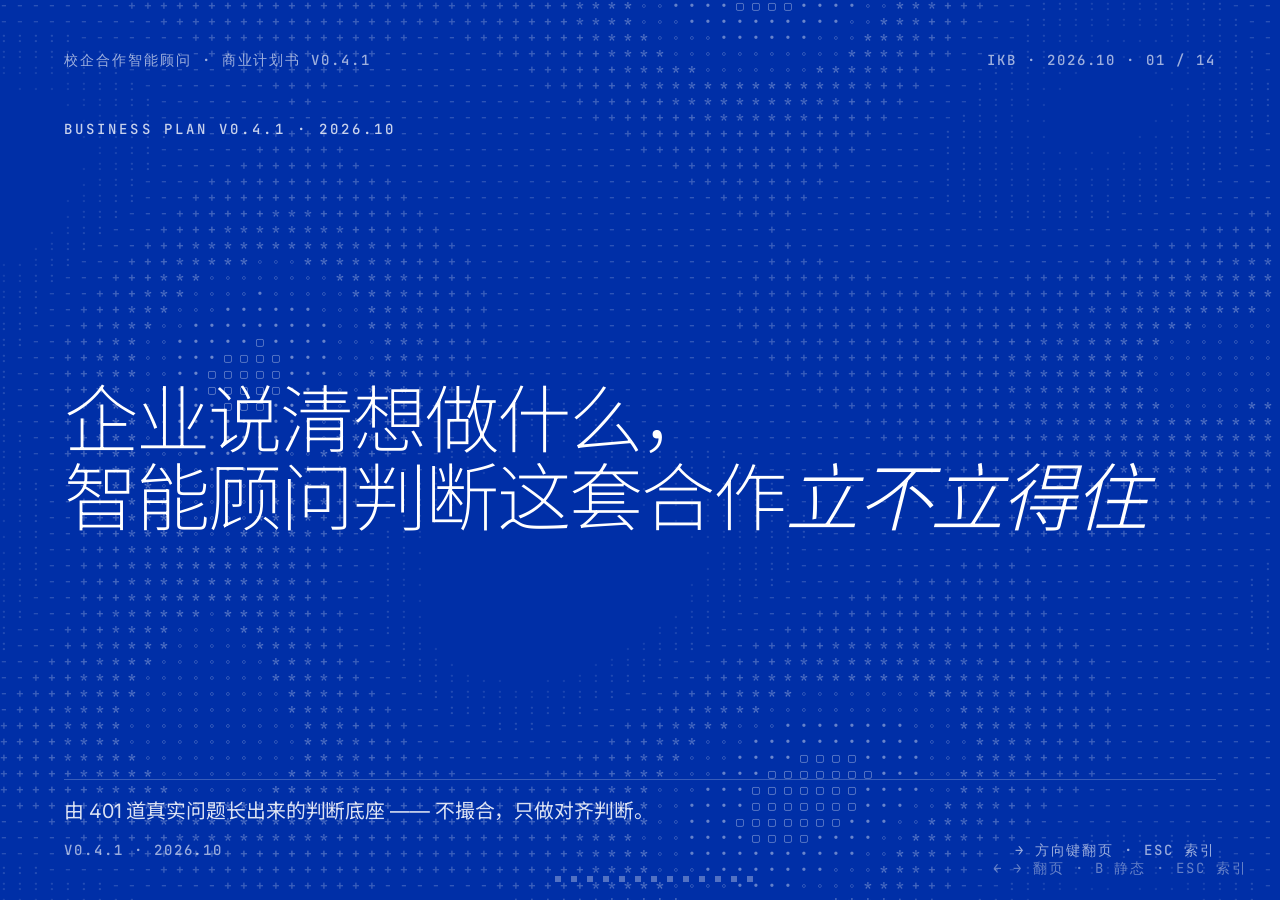
==== commit 0c8607ef: "Update bp/: BP v0.4.1 deck — 4th review round (p09 / 05 / 10 / 11) - p09 card 3: "责任凭证" → "能署名上报的依据"" ====
--- a/bp/index.html
+++ b/bp/index.html
@@ -1243,7 +1243,7 @@
         <div style="height:2px;width:64px;background:var(--accent)"></div>
         <div style="display:flex;flex-direction:column;gap:1.2vh">
           <h2 style="font-family:var(--sans),var(--sans-zh);font-weight:200;font-size:min(4.6vw,8.4vh);line-height:1.06;letter-spacing:-.02em">项目概述</h2>
-          <p class="t-body-sm" style="max-width:84ch">「找谁 / 怎么进 / 值不值」看得见、好理解，所有对接平台都在答它；而头两步 —— <b>有没有动机、动机对不对齐</b> —— 看不见：大家问的是怎么对上信息，很少问动机成不成立。</p>
+          <p class="t-body-sm" style="max-width:84ch">以往只考虑「找谁 / 怎么进」，而现实是企业会担心「值不值」。「值不值」没人算过，关键在于企业想要的和课程能给的是否对得上。</p>
         </div>
       </div>
 
@@ -1258,12 +1258,12 @@
         <div class="span-3 card-fill" style="padding:2.6vh 1.6vw;display:flex;flex-direction:column;gap:1.2vh">
           <span class="t-meta">— 02 / WHO</span>
           <h3 class="t-h-prod">给谁用</h3>
-          <p class="t-body-sm"><b>企业侧（首要）</b>想进高校的中小企业与校友企业<br/><b>学校侧</b>课程负责人与院系项目办<br/>学生侧第二阶段</p>
+          <p class="t-body-sm"><b>企业侧（先做）</b>想进高校的中小企业与校友企业<br/><b>学校侧</b>课程负责人与院系项目办<br/>学生侧第二阶段</p>
         </div>
         <div class="span-3 card-fill" style="padding:2.6vh 1.6vw;display:flex;flex-direction:column;gap:1.2vh">
           <span class="t-meta">— 03 / GOAL</span>
           <h3 class="t-h-prod">目标</h3>
-          <p class="t-body-sm">让企业在投钱之前，先回答现实里没人问的头两步：有没有动机、动机对不对齐。</p>
+          <p class="t-body-sm">让企业在投钱之前，先拿到一份「值不值」的判断。</p>
         </div>
         <div class="span-3 card-accent" style="padding:2.6vh 1.6vw;display:flex;flex-direction:column;gap:1.2vh">
           <span class="t-meta" style="color:rgba(255,255,255,.72)">— 04 / VISION</span>
@@ -1308,13 +1308,13 @@
         <div class="stack-block b-grey">
           <span class="layer-nb">三侧 · 学生</span>
           <h3 class="layer-ttl">被动接收，没人教</h3>
-          <p class="layer-desc">在企业面前多是被动接收方；和企业沟通要讲什么、怎么讲，没人教过。</p>
+          <p class="layer-desc">校企合作最大的浪费，是把错的需求做成了课。学生在企业面前多是被动接收方；和企业怎么沟通学生方的需求，没人教过。</p>
         </div>
       </div>
 
       <div class="accent-block" style="padding:1.9vh 1.8vw;display:flex;align-items:baseline;gap:1.6vw">
         <span class="t-cat" style="color:rgba(255,255,255,.82)">根因</span>
-        <p class="t-body-sm" style="color:var(--accent-on)">卡在<b>激励对齐</b>，不是效率。企业那套「找谁 / 怎么进 / 值不值」是表征 —— 头两步（有没有动机、动机对不对齐）现实里没人问。</p>
+        <p class="t-body-sm" style="color:var(--accent-on)">卡在<b>激励对齐</b>，不是效率。企业问的「值不值」只是表征；要让校企合作变成「先判断再做」。</p>
       </div>
     </div>
   </div>
@@ -1378,14 +1378,14 @@
       <div class="r">05 / 14</div>
     </div>
 
-    <div style="flex:1;padding:0;display:grid;grid-template-rows:auto 1fr auto;gap:2.2vh">
+    <div style="flex:1;padding:0;display:grid;grid-template-rows:auto 1fr auto;gap:1.6vh">
       <div data-anim="line" style="display:flex;flex-direction:column;gap:1vh">
         <div class="t-meta">先列 10 个名字 · 每个名字挂一个课程负责人（＝记录者）</div>
         <h2 style="font-family:var(--sans),var(--sans-zh);font-weight:200;font-size:min(4vw,7.4vh);line-height:1.06;letter-spacing:-.02em">首发池：8 个有出处的名字</h2>
       </div>
 
       <div style="display:flex;flex-direction:column;justify-content:center">
-        <div style="display:grid;grid-template-columns:3ch 12ch minmax(0,1.5fr) 9ch 14ch 7ch minmax(0,.8fr);gap:1.1vw;padding-bottom:.8vh">
+        <div style="display:grid;grid-template-columns:3ch 12ch minmax(0,1.5fr) 9ch 14ch 7ch minmax(0,.8fr);gap:1.1vw;padding-bottom:.5vh">
           <span class="t-meta">#</span>
           <span class="t-meta">院系 / 单位</span>
           <span class="t-meta">课程（代码 · 名称）</span>
@@ -1394,7 +1394,7 @@
           <span class="t-meta">负责人</span>
           <span class="t-meta">来源</span>
         </div>
-        <div data-anim="row" style="display:grid;grid-template-columns:3ch 12ch minmax(0,1.5fr) 9ch 14ch 7ch minmax(0,.8fr);gap:1.1vw;align-items:baseline;padding:.62vh 0;border-top:1px solid rgba(255,255,255,.18)">
+        <div data-anim="row" style="display:grid;grid-template-columns:3ch 12ch minmax(0,1.5fr) 9ch 14ch 7ch minmax(0,.8fr);gap:1.1vw;align-items:baseline;padding:.42vh 0;border-top:1px solid rgba(255,255,255,.18)">
           <span class="t-meta">1</span>
           <span class="t-cat">工程 · 土木</span>
           <span class="t-body-sm"><b>CIVL2114</b> Internship</span>
@@ -1403,7 +1403,7 @@
           <span class="t-body-sm">【待补】</span>
           <span class="t-body-sm">CRF 数据包</span>
         </div>
-        <div data-anim="row" style="display:grid;grid-template-columns:3ch 12ch minmax(0,1.5fr) 9ch 14ch 7ch minmax(0,.8fr);gap:1.1vw;align-items:baseline;padding:.62vh 0;border-top:1px solid rgba(255,255,255,.18)">
+        <div data-anim="row" style="display:grid;grid-template-columns:3ch 12ch minmax(0,1.5fr) 9ch 14ch 7ch minmax(0,.8fr);gap:1.1vw;align-items:baseline;padding:.42vh 0;border-top:1px solid rgba(255,255,255,.18)">
           <span class="t-meta">2</span>
           <span class="t-cat">工程 · 计算机</span>
           <span class="t-body-sm"><b>COMP3410</b> Internship</span>
@@ -1412,7 +1412,7 @@
           <span class="t-body-sm">【待补】</span>
           <span class="t-body-sm">CRF 数据包</span>
         </div>
-        <div data-anim="row" style="display:grid;grid-template-columns:3ch 12ch minmax(0,1.5fr) 9ch 14ch 7ch minmax(0,.8fr);gap:1.1vw;align-items:baseline;padding:.62vh 0;border-top:1px solid rgba(255,255,255,.18)">
+        <div data-anim="row" style="display:grid;grid-template-columns:3ch 12ch minmax(0,1.5fr) 9ch 14ch 7ch minmax(0,.8fr);gap:1.1vw;align-items:baseline;padding:.42vh 0;border-top:1px solid rgba(255,255,255,.18)">
           <span class="t-meta">3</span>
           <span class="t-cat">工程 · 计算机（DS&amp;E）</span>
           <span class="t-body-sm"><b>COMP3510</b> Internship</span>
@@ -1421,7 +1421,7 @@
           <span class="t-body-sm">【待补】</span>
           <span class="t-body-sm">CRF 数据包</span>
         </div>
-        <div data-anim="row" style="display:grid;grid-template-columns:3ch 12ch minmax(0,1.5fr) 9ch 14ch 7ch minmax(0,.8fr);gap:1.1vw;align-items:baseline;padding:.62vh 0;border-top:1px solid rgba(255,255,255,.18)">
+        <div data-anim="row" style="display:grid;grid-template-columns:3ch 12ch minmax(0,1.5fr) 9ch 14ch 7ch minmax(0,.8fr);gap:1.1vw;align-items:baseline;padding:.42vh 0;border-top:1px solid rgba(255,255,255,.18)">
           <span class="t-meta">4</span>
           <span class="t-cat">工程 · IMSE</span>
           <span class="t-body-sm"><b>IMSE4051</b> Engineering research and innovation</span>
@@ -1430,7 +1430,7 @@
           <span class="t-body-sm">【待补】</span>
           <span class="t-body-sm">课程数据表</span>
         </div>
-        <div data-anim="row" style="display:grid;grid-template-columns:3ch 12ch minmax(0,1.5fr) 9ch 14ch 7ch minmax(0,.8fr);gap:1.1vw;align-items:baseline;padding:.62vh 0;border-top:1px solid rgba(255,255,255,.18)">
+        <div data-anim="row" style="display:grid;grid-template-columns:3ch 12ch minmax(0,1.5fr) 9ch 14ch 7ch minmax(0,.8fr);gap:1.1vw;align-items:baseline;padding:.42vh 0;border-top:1px solid rgba(255,255,255,.18)">
           <span class="t-meta">5</span>
           <span class="t-cat">工程 · IMSE</span>
           <span class="t-body-sm"><b>IMSE3134</b> Innovation and entrepreneurship</span>
@@ -1439,7 +1439,7 @@
           <span class="t-body-sm">【待补】</span>
           <span class="t-body-sm">课程数据表</span>
         </div>
-        <div data-anim="row" style="display:grid;grid-template-columns:3ch 12ch minmax(0,1.5fr) 9ch 14ch 7ch minmax(0,.8fr);gap:1.1vw;align-items:baseline;padding:.62vh 0;border-top:1px solid rgba(255,255,255,.18)">
+        <div data-anim="row" style="display:grid;grid-template-columns:3ch 12ch minmax(0,1.5fr) 9ch 14ch 7ch minmax(0,.8fr);gap:1.1vw;align-items:baseline;padding:.42vh 0;border-top:1px solid rgba(255,255,255,.18)">
           <span class="t-meta">6</span>
           <span class="t-cat">法律 · LITE</span>
           <span class="t-body-sm"><b>LLAW3255</b> Innovation Internship</span>
@@ -1448,7 +1448,7 @@
           <span class="t-body-sm">【待补】</span>
           <span class="t-body-sm">课程数据表</span>
         </div>
-        <div data-anim="row" style="display:grid;grid-template-columns:3ch 12ch minmax(0,1.5fr) 9ch 14ch 7ch minmax(0,.8fr);gap:1.1vw;align-items:baseline;padding:.62vh 0;border-top:1px solid rgba(255,255,255,.18)">
+        <div data-anim="row" style="display:grid;grid-template-columns:3ch 12ch minmax(0,1.5fr) 9ch 14ch 7ch minmax(0,.8fr);gap:1.1vw;align-items:baseline;padding:.42vh 0;border-top:1px solid rgba(255,255,255,.18)">
           <span class="t-meta">7</span>
           <span class="t-cat">工程 · 多系</span>
           <span class="t-body-sm"><b>DASE3229</b> / IMSE3229 / ELEC3841 / MECH3432（6–12 周实习）</span>
@@ -1457,7 +1457,7 @@
           <span class="t-body-sm">【待补】</span>
           <span class="t-body-sm">课程数据表</span>
         </div>
-        <div data-anim="row" style="display:grid;grid-template-columns:3ch 12ch minmax(0,1.5fr) 9ch 14ch 7ch minmax(0,.8fr);gap:1.1vw;align-items:baseline;padding:.62vh 0;border-top:1px solid rgba(255,255,255,.18)">
+        <div data-anim="row" style="display:grid;grid-template-columns:3ch 12ch minmax(0,1.5fr) 9ch 14ch 7ch minmax(0,.8fr);gap:1.1vw;align-items:baseline;padding:.42vh 0;border-top:1px solid rgba(255,255,255,.18)">
           <span class="t-meta">8</span>
           <span class="t-cat"><b>灯塔</b> · 创新学院</span>
           <span class="t-body-sm"><b>I-School 的一门 FIL 课程</b></span>
@@ -1466,7 +1466,7 @@
           <span class="t-body-sm">【待补】</span>
           <span class="t-body-sm">课题组关系</span>
         </div>
-        <div data-anim="row" style="display:grid;grid-template-columns:3ch 12ch minmax(0,1.5fr) 9ch 14ch 7ch minmax(0,.8fr);gap:1.1vw;align-items:baseline;padding:.62vh 0;border-top:1px solid rgba(255,255,255,.18);border-bottom:1px solid rgba(255,255,255,.18)">
+        <div data-anim="row" style="display:grid;grid-template-columns:3ch 12ch minmax(0,1.5fr) 9ch 14ch 7ch minmax(0,.8fr);gap:1.1vw;align-items:baseline;padding:.42vh 0;border-top:1px solid rgba(255,255,255,.18);border-bottom:1px solid rgba(255,255,255,.18)">
           <span class="t-meta">9–10</span>
           <span class="t-cat">【待补】</span>
           <span class="t-body-sm">【待补】</span>
@@ -1477,9 +1477,9 @@
         </div>
       </div>
 
-      <div style="display:flex;flex-direction:column;gap:.8vh">
-        <div data-anim="foot" class="t-meta">→ 记录者 ＝ 那门课的负责人：不挂记录者，只证明「够得着」，没证明飞轮转得起来；已填 8 行、全部有出处（CRF 数据包 / 课程数据表「有企业参与的课程」子表） —— 余下待补（见「首发池名单」）。</div>
-        <div data-anim="foot" class="t-meta">→ <b>灯塔 ≠ 池子</b>：灯塔 ＝ HKU I-School 的一门 FIL 课程（入口与样板，不构成市场）；<b>锚与试点不同源</b>：锚 ＝ 港大工学院课程数据，试点 ＝ 创新学院（不在任何认证协议内）。<b>填不满 10 个本身就是读数</b>：要么 beachhead 选错，要么渠道不足。</div>
+      <div style="display:flex;flex-direction:column;gap:.5vh">
+        <div data-anim="foot" class="t-meta">→ <b>记录者 ＝ 那门课的负责人</b>：不挂记录者，只证明「够得着」，没证明飞轮转得起来｜已填 8 行、全部有出处（CRF 数据包 / 课程数据表「有企业参与的课程」子表），余下待补（见「首发池名单」）。</div>
+        <div data-anim="foot" class="t-meta">→ <b>灯塔 ≠ 池子</b>：灯塔 ＝ I-School 一门 FIL 课程（入口与样板，不构成市场）｜<b>锚与试点不同源</b>（锚 ＝ 工学院课程数据 / 试点 ＝ 创新学院，不在任何认证协议内）｜<b>填不满 10 个本身就是读数</b>：要么 beachhead 选错，要么渠道不足。</div>
       </div>
     </div>
   </div>
@@ -1497,7 +1497,7 @@
 
     <div style="flex:1;padding:0;display:grid;grid-template-rows:auto 1fr;gap:2.6vh">
       <div data-anim="line" style="display:flex;flex-direction:column;gap:1.2vh">
-        <div class="t-meta">每一个功能都由一个 gap 逼出来，不是按模板倒推</div>
+        <div class="t-meta">每一个功能都由一个 gap 逼出来，不懂业务没关系，智能顾问替你把需求问清楚。</div>
         <h2 style="font-family:var(--sans),var(--sans-zh);font-weight:200;font-size:min(4.4vw,8vh);line-height:1.06;letter-spacing:-.02em">产品与服务</h2>
       </div>
 
@@ -1534,7 +1534,7 @@
           <h3 class="ttl">「值不值」判断</h3>
           <p class="sub">行业 / 预算 / 人力 → 适配课题 ＋ 匹配课程</p>
           <div class="block-foot">
-            <p class="desc">gap：<b>产权 / 价值获取只有 4 题</b> —— 三连问的第三问，现实里几乎没人回答。</p>
+            <p class="desc">gap：<b>产权 / 价值获取只有 4 题</b> —— 「值不值」，现实里几乎没人回答。</p>
             <div class="src">出处 · 380 题覆盖体检矩阵 §二.4 · 给企业用</div>
           </div>
         </div>
@@ -1692,19 +1692,19 @@
         <div class="span-4 card-fill" style="padding:2.6vh 1.6vw;display:flex;flex-direction:column;gap:1.2vh">
           <span class="t-meta">— 01 / 单课题赞助 · 企业付</span>
           <h3 class="t-h-prod">风险规避</h3>
-          <p class="t-body-sm">「我投钱进高校，最怕做完跟我的业务没关系。」<br/>买的不是信息，是「别白投」。</p>
+          <p class="t-body-sm">「我投钱进高校，最怕跟我的业务没关系。」<br/>企业说不清、校方接不住——智能顾问补上中间这一环。买的不是信息，是让企业「别白投」。</p>
           <div class="t-meta" style="margin-top:auto;padding-top:1.2vh;border-top:1px solid var(--border-subtle)">定价锚点 · 课题预算的一定比例</div>
         </div>
         <div class="span-4 card-fill" style="padding:2.6vh 1.6vw;display:flex;flex-direction:column;gap:1.2vh">
           <span class="t-meta">— 02 / 院系订阅 · 学校付</span>
           <h3 class="t-h-prod">交班连续性</h3>
-          <p class="t-body-sm">合作靠老师个人关系，人一走就断。<br/>买的是「院系资产能沉淀下来」。</p>
+          <p class="t-body-sm">合作不是靠老师个人关系，人一走就断。<br/>动态飞轮 + 数据壁垒，买的是「院系资产能沉淀下来」。</p>
           <div class="t-meta" style="margin-top:auto;padding-top:1.2vh;border-top:1px solid var(--border-subtle)">续费逻辑最硬 · 断一次的代价学校自己知道</div>
         </div>
         <div class="span-4 card-fill" style="padding:2.6vh 1.6vw;display:flex;flex-direction:column;gap:1.2vh">
           <span class="t-meta">— 03 / 定制顾问报告 · 企业付</span>
           <h3 class="t-h-prod">要一个说法</h3>
-          <p class="t-body-sm">总部 / 董事会需要一个可交付的结论。<br/>买的是责任凭证，不是分析过程。</p>
+          <p class="t-body-sm">企业需要一个可交付的结论。<br/>卖的是对齐判断，买的是能署名上报的依据。</p>
           <div class="t-meta" style="margin-top:auto;padding-top:1.2vh;border-top:1px solid var(--border-subtle)">高客单 · 卖「能向上交代」</div>
         </div>      </div>
 
@@ -1720,66 +1720,90 @@
 </section>
 
 <!-- ============================================================
-     10 · 数据资产 · S20 纵向账单 · light
+     10 · 体量 · S20 纵向账单 · light
      ============================================================ -->
 <section class="slide" data-layout="S20" data-animate="stacked-ledger">
   <div class="canvas-card">
     <div class="chrome-min">
-      <div class="l">§8 数据资产 · The Data Asset</div>
+      <div class="l">§8 体量 · Market Sizing</div>
       <div class="r">10 / 14</div>
     </div>
 
-    <div style="flex:1;padding:0;display:grid;grid-template-rows:auto 1fr auto;gap:2.6vh">
-      <div data-anim="line" style="display:flex;flex-direction:column;gap:1.2vh">
-        <div class="t-meta">口径 · 池子 ＝ 一群互为参考的院系 / 课程（不是一门课 —— 一门课是灯塔）｜单位：客户＝院系 · 计价＝课题 · 试点＝一门课</div>
+    <div style="flex:1;padding:0;display:grid;grid-template-rows:auto 1fr auto;gap:2.2vh">
+      <div data-anim="line" style="display:flex;flex-direction:column;gap:1.1vh">
+        <div class="t-meta">口径 · 池子 ＝ 一群互为参考的院系 / 课程（一门课是灯塔，不是池子）｜客户＝院系 · 计价＝课题 · 试点＝一门课</div>
         <h2 style="font-family:var(--sans),var(--sans-zh);font-weight:200;font-size:min(4.6vw,8.4vh);line-height:1.06;letter-spacing:-.02em">这个池子有多大</h2>
       </div>
 
-      <div style="display:flex;flex-direction:column;justify-content:center;gap:1.4vh">
-        <div style="display:grid;grid-template-columns:repeat(3,minmax(0,1fr));gap:1.6vw;align-items:baseline">
-          <div class="t-body-sm"><span class="t-cat">①-a 工程线 · 华盛顿协议</span><br/>唯一可枚举的一片 ＝ <b>ABET 4,773 学程</b> <b>【待核 · commission 口径：EAC 单列 / 还是三委员会合计】</b>（三委员会分属三协议：EAC→华盛顿 / ETAC→悉尼 / CAC→首尔）</div>
-          <div class="t-body-sm"><span class="t-cat">①-b 计算线 · 首尔协议</span><br/>【待核 · 无可枚举清单】（港大计算机已并入 2025 新设的 School of Computing and Data Science）</div>
-          <div class="t-body-sm"><span class="t-cat">①-c 不入协议线 · 新建跨学科机构</span><br/>【待核】—— <b>我们的试点就在这一格</b>（School of Innovation，2024）</div>
-        </div>
-        <div class="t-meta" style="border-top:1px solid var(--border-subtle);padding-top:.8vh">→ 三格<b>不合成</b>（单位 / 协议 / 层级都不同，不可相乘）；<b>AACSB 不进 L1</b>（无商科锚 · 异协议 · 异单位）；上界背景 WHED ≈ <b>2.1 万所</b>（高等教育机构总数，含非本科，不做主张）。</div>
-        <div style="display:grid;grid-template-columns:10ch minmax(0,1.05fr) minmax(0,.95fr) minmax(0,.8fr);gap:1.6vw;padding-top:1.2vh;padding-bottom:.6vh">
-          <span class="t-meta">层</span>
-          <span class="t-meta">算法 · 怎么算</span>
-          <span class="t-meta">出处 · 谁认</span>
-          <span class="t-meta">置信度 · 多可信</span>
-        </div>
-        <div style="display:grid;grid-template-columns:10ch minmax(0,1.05fr) minmax(0,.95fr) minmax(0,.8fr);gap:1.6vw;align-items:baseline;padding:1vh 0;border-top:1px solid var(--border-subtle)">
-          <span class="t-cat">L1 TAM</span>
-          <span class="t-body-sm">认证<b>学程</b>数 × 每学程<b>项目制课</b>数 × 单<b>课题</b> ACV</span>
-          <span class="t-body-sm">认证机构公开名单（可逐学程列出）—— 工程线一片 ＝ ABET 4,773</span>
-          <span class="t-body-sm">顶层半可核 / 中层半可核 / 底层<b>不可核</b>（ACV 是我方定价假设）</span>
-        </div>
-        <div style="display:grid;grid-template-columns:10ch minmax(0,1.05fr) minmax(0,.95fr) minmax(0,.8fr);gap:1.6vw;align-items:baseline;padding:1vh 0;border-top:1px solid var(--border-subtle)">
-          <span class="t-cat">L2 SAM</span>
-          <span class="t-body-sm">港校 ＋ 大湾区<b>可触达</b>的认证院系</span>
-          <span class="t-body-sm">公开名单 ＋ 复审年表</span>
-          <span class="t-body-sm">可核</span>
-        </div>
-        <div style="display:grid;grid-template-columns:10ch minmax(0,1.05fr) minmax(0,.95fr) minmax(0,.8fr);gap:1.6vw;align-items:baseline;padding:1vh 0;border-top:1px solid var(--border-subtle)">
-          <span class="t-cat">L3 SOM</span>
-          <span class="t-body-sm">3–5 年可达：I-School → 港校 → 湾区，按飞轮机制推导</span>
-          <span class="t-body-sm">回填 → 次年更准 → 更多订阅</span>
-          <span class="t-body-sm">机制前提【待确认】</span>
-        </div>
-        <div style="display:grid;grid-template-columns:10ch minmax(0,1.05fr) minmax(0,.95fr) minmax(0,.8fr);gap:1.6vw;align-items:baseline;padding:1vh 0;border-top:1px solid var(--border-subtle)">
-          <span class="t-cat">首发池</span>
-          <span class="t-body-sm">一群互为参考的院系 / 课程（<b>10 个名字</b> · 见 05 首发池）</span>
-          <span class="t-body-sm">院系 / 课程 / 负责人 / 企业，名字可列</span>
-          <span class="t-body-sm">名字可列</span>
-        </div>
-        <div style="display:grid;grid-template-columns:11ch minmax(0,1.2fr) minmax(0,1.1fr);gap:1.6vw;align-items:baseline;padding-top:1.2vh;border-top:2px solid var(--accent)">
-          <span class="t-cat">⑤ L1 上界试算</span>
-          <span class="t-body-sm" style="font-family:var(--mono);font-size:max(16px,1.02vw)">≈ <b>HK$2.4 亿 – 9.5 亿</b><br/><span style="font-family:var(--sans),var(--sans-zh)">＝ 4,773 学程 × ≥1 门项目制课 / 学程 × HK$5–20 万 / 课题（<b>我方定价假设</b>）· 工程线一片 · 上界</span></span>
-          <span class="t-body-sm">三重标注<b>一起读</b>：① 4,773 是认证准则逼出的<b>下限</b>、不是有企业参与的实际数；② ACV 是<b>我方定价</b>；③ <b>锚 n=1 · 置信度最低档</b>。用途只有一个：量级在亿级，<b>不得当 TAM 引用</b>。</span>
-        </div>
+      <div style="display:flex;flex-direction:column;justify-content:center;gap:2.1vh">
+
+        <!-- ① 分母 -->
+        <div data-anim="up" style="display:flex;flex-direction:column;gap:1vh">
+          <div class="t-meta" style="display:flex;justify-content:space-between;align-items:baseline;gap:2vw">
+            <span><b>① 分母</b> ＝ 全世界「数得清」的单位 · <b>三格，各自成体系</b></span>
+            <span>它是 L1 乘法里的<b>第一个乘数</b></span>
+          </div>
+          <div style="display:grid;grid-template-columns:repeat(3,minmax(0,1fr));gap:1.2vw;align-items:stretch">
+            <div class="t-body-sm" style="border:1px solid var(--border-subtle);border-radius:6px;padding:1.1vh .9vw">
+              <span class="t-cat">①-a 工程线 · 华盛顿协议</span>
+              <span style="display:block;font-family:var(--mono);font-weight:700;font-size:max(17px,1.15vw);color:var(--accent);margin:.5vh 0">4,773 学程</span>
+              唯一可枚举的一片 ＝ <b>ABET</b> 公开名单，可逐学程列出<br/><span style="opacity:.7">【待核 · commission 口径：EAC 单列 / 三委员会合计】</span><br/>三协议：EAC→华盛顿 · ETAC→悉尼 · CAC→首尔。
+            </div>
+            <div class="t-body-sm" style="border:1px solid var(--border-subtle);border-radius:6px;padding:1.1vh .9vw">
+              <span class="t-cat">①-b 计算线 · 首尔协议</span>
+              <span style="display:block;font-family:var(--mono);font-weight:700;font-size:max(17px,1.15vw);color:var(--sub);margin:.5vh 0">无可枚举清单</span>
+              没有能逐条列全的名单，所以<b>不填数</b>。港大计算机已并入 2025 新设的 <b>School of Computing and Data Science</b>。
+            </div>
+            <div class="t-body-sm" style="border:1px solid var(--border-subtle);border-radius:6px;padding:1.1vh .9vw">
+              <span class="t-cat">①-c 不入协议线 · 新建跨学科机构</span>
+              <span style="display:block;font-family:var(--mono);font-weight:700;font-size:max(17px,1.15vw);color:var(--sub);margin:.5vh 0">待核</span>
+              不受三协议约束的新设机构，如 <b>School of Innovation（2024）</b>。<b>我们的试点就在这一格</b>。
+            </div>
+          </div>
+          <div class="t-meta">→ 三格<b>不合成</b>（单位 / 协议 / 层级都不同，不可相乘）｜<b>AACSB 不进 L1</b>（无商科锚 · 异协议 · 异单位）｜上界背景 WHED ≈ <b>2.1 万所</b>（高等教育机构总数，含非本科，不做主张）。</div>
+        </div>
+
+        <!-- ② 乘法 -->
+        <div data-anim="up" style="display:flex;flex-direction:column;gap:1vh">
+          <div class="t-meta"><b>② 乘法</b> ＝ L1 上界试算 · 只用来定档，<b>不能当 TAM 引用</b></div>
+          <div style="border:1px solid var(--border-subtle);border-radius:6px;padding:1.2vh 1vw;display:flex;flex-direction:column;gap:1vh">
+            <div style="display:flex;align-items:baseline;gap:1vw;flex-wrap:wrap">
+              <span class="t-body-sm"><b>4,773</b> 学程</span><span class="t-meta">×</span>
+              <span class="t-body-sm"><b>≥1</b> 门课 / 学程</span><span class="t-meta">×</span>
+              <span class="t-body-sm">HK$<b>5–20 万</b> / 课题</span><span class="t-meta">＝</span>
+              <span style="font-family:var(--mono);font-weight:700;font-size:max(18px,1.25vw);color:var(--accent)">≈ HK$2.4 亿 – 9.5 亿</span>
+              <span class="t-meta">工程线一片 · 上界</span>
+            </div>
+            <div class="t-meta">三重标注<b>一起读</b>：① 4,773 是认证准则逼出的<b>下限</b>、不是「有企业参与」的实际数　② ACV 是<b>我方定价</b>　③ 锚 <b>n = 1</b> · 置信度最低档。</div>
+          </div>
+        </div>
+
+        <!-- ③ 四层 -->
+        <div data-anim="up" style="display:flex;flex-direction:column;gap:1vh">
+          <div class="t-meta"><b>③ 四层</b> · 每层用不同办法算，越往下越是我们自己的</div>
+          <div style="display:grid;grid-template-columns:repeat(4,minmax(0,1fr));gap:1.2vw">
+            <div style="border-top:2px solid var(--border-subtle);padding-top:.9vh">
+              <span class="t-cat" style="opacity:.55">L1 TAM</span>
+              <div class="t-meta" style="margin-top:.5vh">认证<b>学程</b> × 项目制<b>课</b> × 单<b>课题</b> ACV<br/>出处 · 认证机构公开名单<br/>置信度 · 顶层半可核 / 底层<b>不可核</b></div>
+            </div>
+            <div style="border-top:2px solid var(--border-subtle);padding-top:.9vh">
+              <span class="t-cat" style="opacity:.7">L2 SAM</span>
+              <div class="t-meta" style="margin-top:.5vh">港校 ＋ 大湾区<b>可触达</b>的认证院系<br/>出处 · 公开名单 ＋ 复审年表<br/>置信度 · <b>可核</b></div>
+            </div>
+            <div style="border-top:2px solid var(--border-subtle);padding-top:.9vh">
+              <span class="t-cat" style="opacity:.85">L3 SOM</span>
+              <div class="t-meta" style="margin-top:.5vh">3–5 年可达，按飞轮推导<br/>出处 · 回填迭代<br/>置信度 · 机制前提<b>【待确认】</b></div>
+            </div>
+            <div style="border-top:2px solid var(--accent);padding-top:.9vh">
+              <span class="t-cat" style="color:var(--accent);font-weight:700">首发池</span>
+              <div class="t-meta" style="margin-top:.5vh">一群互为参考的院系 / 课程<br/>出处 · <b>10 个名字</b>（见 05）<br/>置信度 · 名字可列，<b>不是估算</b></div>
+            </div>
+          </div>
+        </div>
+
       </div>
 
-      <div data-anim="foot" class="t-meta">→ 纪律（已改）：估算<b>必须带标注</b>（算法 ＋ 出处 ＋ 置信度）、<b>不与可核数混排</b> —— 禁的是「把估算写成事实」，不是「给估算」；港大三个数（相关课程数 / 参与企业数 / 历史样例量）出来之前，L1 / L3 的具体数字不写。</div>
+      <div data-anim="foot" class="t-meta">→ 纪律：估算<b>必须带标注</b>（算法 ＋ 出处 ＋ 置信度）、<b>不与可核数混排</b>；港大三个数（相关课程数 / 参与企业数 / 历史样例量）出来之前，L1 / L3 的具体数字不写。</div>
     </div>
   </div>
 </section>
@@ -1805,22 +1829,22 @@
 
       <div data-anim="up" style="display:grid;grid-template-columns:minmax(0,1fr) minmax(0,1fr);gap:2.4vh 3vw;align-content:start">
         <div style="display:flex;flex-direction:column;gap:1.4vh">
-          <div class="t-meta">飞轮 · 五步</div>
+          <div class="t-meta">飞轮 · <b style="color:var(--accent-bright)">五步</b><span style="opacity:.6">（01–05 就是全部；行内 → 只表示「然后」）</span></div>
           <div style="display:flex;flex-direction:column">
             <div style="display:grid;grid-template-columns:3ch 1fr;gap:1vw;padding:.9vh 0;border-top:1px solid rgba(255,255,255,.18)">
-              <span class="t-meta">01</span><span class="t-body-sm">企业带着真问题来问 → 生成「企业动机 × 课程约束」真实配对</span>
+              <span class="t-meta" style="color:var(--accent-bright);font-weight:700">01</span><span class="t-body-sm">企业带着真问题来问 <span style="opacity:.45">→</span> 生成「企业动机 × 课程约束」真实配对</span>
             </div>
             <div style="display:grid;grid-template-columns:3ch 1fr;gap:1vw;padding:.9vh 0;border-top:1px solid rgba(255,255,255,.18)">
-              <span class="t-meta">02</span><span class="t-body-sm">对齐诊断 → 教师侧最薄的缺口（Alignment 仅 3 题）被真实答案填满</span>
+              <span class="t-meta" style="color:var(--accent-bright);font-weight:700">02</span><span class="t-body-sm">对齐诊断 <span style="opacity:.45">→</span> 教师侧最薄的缺口（Alignment 仅 3 题）被真实答案填满</span>
             </div>
             <div style="display:grid;grid-template-columns:3ch 1fr;gap:1vw;padding:.9vh 0;border-top:1px solid rgba(255,255,255,.18)">
-              <span class="t-meta">03</span><span class="t-body-sm">合作落地 → 记录<b>结果标签</b>：成了 / 没成 / 卡在哪一步</span>
+              <span class="t-meta" style="color:var(--accent-bright);font-weight:700">03</span><span class="t-body-sm">合作落地 <span style="opacity:.45">→</span> 记录<b>结果标签</b>：成了 / 没成 / 卡在哪一步</span>
             </div>
             <div style="display:grid;grid-template-columns:3ch 1fr;gap:1vw;padding:.9vh 0;border-top:1px solid rgba(255,255,255,.18)">
-              <span class="t-meta">04</span><span class="t-body-sm">结果回流 → 401 题网络里「哪些题真的影响成败」可被加权</span>
+              <span class="t-meta" style="color:var(--accent-bright);font-weight:700">04</span><span class="t-body-sm">结果回流 <span style="opacity:.45">→</span> 401 题网络里「哪些题真的影响成败」可被加权</span>
             </div>
             <div style="display:grid;grid-template-columns:3ch 1fr;gap:1vw;padding:.9vh 0;border-top:1px solid rgba(255,255,255,.18)">
-              <span class="t-meta">05</span><span class="t-body-sm">判断从「基于文献」→「基于实证」→ 更准 → 更多企业愿意用 → 更多样本</span>
+              <span class="t-meta" style="color:var(--accent-bright);font-weight:700">05</span><span class="t-body-sm">判断从「基于文献」→「基于实证」→ 更准 <span style="opacity:.45">→</span> 更多企业愿意用 <span style="opacity:.45">→</span> 更多样本</span>
             </div>
           </div>
 
@@ -1845,14 +1869,14 @@
 
           <div class="t-meta" style="margin-top:1vh">别人为什么难超过我们 · 三层</div>
           <div style="display:flex;flex-direction:column">
-            <div style="display:grid;grid-template-columns:3ch 1fr;gap:1vw;padding:.9vh 0;border-top:1px solid rgba(255,255,255,.18)">
-              <span class="t-meta">01</span><span class="t-body-sm"><b>供给侧 · 已有</b> —— 401 题从田野长出，方法可复现。但题目清单是静态的，可被抄走。</span>
+            <div style="display:grid;grid-template-columns:6ch 1fr;gap:1vw;padding:.9vh 0;border-top:1px solid rgba(255,255,255,.18)">
+              <span class="t-meta">第 1 层</span><span class="t-body-sm"><b>供给侧 · 已有</b> —— 401 题从田野长出，方法可复现。但题目清单是静态的，可被抄走。</span>
             </div>
-            <div style="display:grid;grid-template-columns:3ch 1fr;gap:1vw;padding:.9vh 0;border-top:1px solid rgba(255,255,255,.18)">
-              <span class="t-meta">02</span><span class="t-body-sm"><b>结果侧 · P2–P3 形成</b> —— 合作成败的 ground truth，只有深度参与者能积累，<b>花钱买不到</b>。</span>
+            <div style="display:grid;grid-template-columns:6ch 1fr;gap:1vw;padding:.9vh 0;border-top:1px solid rgba(255,255,255,.18)">
+              <span class="t-meta">第 2 层</span><span class="t-body-sm"><b>结果侧 · P2–P3 形成</b> —— 合作成败的 ground truth，只有深度参与者能积累，<b>花钱买不到</b>。</span>
             </div>
-            <div style="display:grid;grid-template-columns:3ch 1fr;gap:1vw;padding:.9vh 0;border-top:1px solid rgba(255,255,255,.18)">
-              <span class="t-meta">03</span><span class="t-body-sm"><b>标准侧 · P3 之后</b> —— 院系一旦用我们的诊断做立项依据，我们就成了流程的一部分，替换要改流程。</span>
+            <div style="display:grid;grid-template-columns:6ch 1fr;gap:1vw;padding:.9vh 0;border-top:1px solid rgba(255,255,255,.18)">
+              <span class="t-meta">第 3 层</span><span class="t-body-sm"><b>标准侧 · P3 之后</b> —— 院系一旦用我们的诊断做立项依据，我们就成了流程的一部分，替换要改流程。</span>
             </div>
           </div>
         </div>
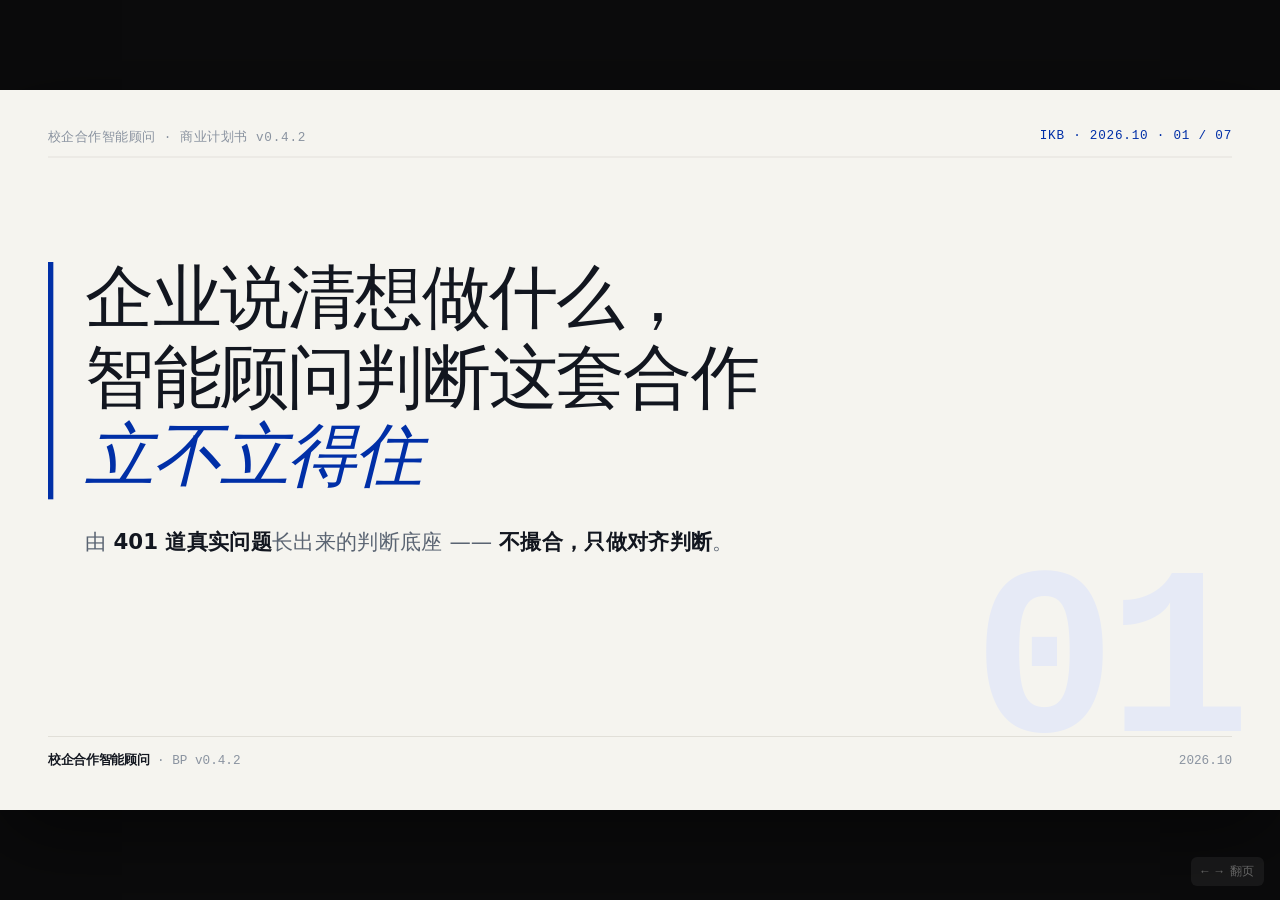
==== commit 62559cfc: "bp/: 换为 BP v0.4.2 · 7 页（脱敏版）—— 下线 v0.4.1（14 页） - 源：库侧 校企合作智能顾问_BPv0.4.2_7页.html - 脱敏 4 处：李博士→项目负责人 /" ====
--- a/bp/index.html
+++ b/bp/index.html
@@ -1,3162 +1,425 @@
 <!DOCTYPE html>
 <html lang="zh-CN">
 <head>
-<meta charset="UTF-8">
+<meta charset="utf-8">
+<meta name="viewport" content="width=device-width,initial-scale=1">
 <meta name="robots" content="noindex">
-<meta name="viewport" content="width=device-width, initial-scale=1.0">
-<title>校企合作智能顾问 · 商业计划书 v0.4.1</title>
-<link rel="preconnect" href="https://fonts.googleapis.com">
-<link rel="preconnect" href="https://fonts.gstatic.com" crossorigin>
-<!-- Google Fonts 异步加载：被墙/断网时不再阻塞首屏渲染，退回本地字体栈 -->
-<link href="https://fonts.googleapis.com/css2?family=Inter:wght@200;300;400;500;600;700;800;900&family=JetBrains+Mono:wght@300;400;500;600&family=Noto+Sans+SC:wght@200;300;400;500;700;900&display=swap" rel="stylesheet" media="print" onload="this.media='all'">
+<title>校企合作智能顾问 · 商业计划书 v0.4.2 · 7 页</title>
 <style>
-  :root{
-    /* ============ 主题色(默认: 🔵 克莱因蓝 IKB) ============
-       切换主题: 从 references/themes-swiss.md 复制对应的 :root 块
-       整体替换标有"主题色"注释的所有变量,其他散落的 var() 引用无需逐处改 */
-    --paper:#fafaf8;          /* 主底色: 高级灰白 */
-    --paper-rgb:250,250,248;
-    --ink:#0a0a0a;            /* 文字主色: 近黑 */
-    --ink-rgb:10,10,10;
-    --grey-1:#f0f0ee;         /* 浅灰底 */
-    --grey-2:#d4d4d2;         /* 中灰(分割线) */
-    --grey-3:#737373;         /* 暗灰(辅助文字) */
-    --accent:#002FA7;         /* 高亮色: 克莱因蓝 IKB */
-    --accent-rgb:0,47,167;
-    --accent-on:#ffffff;      /* accent 上的反色文字 */
-    --accent-bright:#5B7BFF;  /* 暗底高亮: IKB 提亮版 */
-
-    /* ============ Carbon 文本角色 token (role-based,代替 opacity) ============
-       亮底:  primary 主文 / secondary 次文 / helper 辅助 / placeholder 占位
-       暗底:  inverse 自动反向 */
-    --text-primary:#0a0a0a;        /* = ink, 100% */
-    --text-secondary:#525252;      /* gray 70 */
-    --text-helper:#737373;         /* gray 60 */
-    --text-placeholder:#a3a3a3;    /* gray 40 */
-    --text-on-color:#ffffff;       /* accent/dark 反色 */
-    --border-subtle:#e0e0e0;       /* gray 20, 极细分隔 */
-    --border-strong:#a3a3a3;       /* gray 40, 强分隔 */
-
-    /* ============ 字体(跨主题固定) ============ */
-    --sans:"Inter","Helvetica Neue","Helvetica","Arial","Segoe UI Variable","Segoe UI",system-ui,-apple-system,sans-serif;
-    --sans-zh:"PingFang SC","Hiragino Sans GB","Source Han Sans SC","Noto Sans SC","Microsoft YaHei UI","Microsoft YaHei","微软雅黑",sans-serif;
-    --mono:"JetBrains Mono","IBM Plex Mono","SF Mono","Cascadia Code","Consolas","Courier New",ui-monospace,monospace;
-
-    /* ============ Carbon 2x Grid 间距模数 (基础 8px) ============
-       参考: https://carbondesignsystem.com/elements/2x-grid/overview/
-       任何 padding/gap/margin 优先用这套 token,确保 8px 基线对齐 */
-    --sp-3:8px;     /* 02 token */
-    --sp-4:12px;    /* 03 */
-    --sp-5:16px;    /* 04 */
-    --sp-6:24px;    /* 05 */
-    --sp-7:32px;    /* 06 */
-    --sp-8:40px;    /* 07 */
-    --sp-9:48px;    /* 08 */
-    --sp-10:64px;   /* 09 */
-    --sp-11:80px;   /* 10 */
-    --sp-12:96px;   /* 11 */
-    --sp-13:160px;  /* 12 */
-
-    /* ============ Carbon Motion tokens ============
-       https://carbondesignsystem.com/guidelines/motion/overview/
-       两套体系:productive (功能) 短 + 锐 / expressive (叙事) 长 + 软 */
-    --ease-prod:cubic-bezier(.2,0,.38,.9);          /* productive standard */
-    --ease-exp:cubic-bezier(.4,.14,.3,1);            /* expressive standard */
-    --ease-entry-prod:cubic-bezier(0,0,.38,.9);     /* productive entrance */
-    --ease-entry-exp:cubic-bezier(0,0,.3,1);         /* expressive entrance */
-    --dur-fast-1:.07s;   /* 70ms */
-    --dur-fast-2:.11s;   /* 110ms */
-    --dur-mod-1:.15s;    /* 150ms */
-    --dur-mod-2:.24s;    /* 240ms */
-    --dur-slow-1:.4s;    /* 400ms */
-    --dur-slow-2:.7s;    /* 700ms */
-
-    /* 底部分页组件安全区: 主内容最低处不要进入这条区域 */
-    --nav-safe-bottom:8vh;
-  }
-  *{box-sizing:border-box;margin:0;padding:0}
-  html,body{
-    width:100%;height:100%;overflow:hidden;
-    background:var(--paper);color:var(--ink);
-    font-family:var(--sans),var(--sans-zh);
-    font-feature-settings:"ss01","cv11";
-    -webkit-font-smoothing:antialiased;text-rendering:optimizeLegibility
-  }
-
-  /* ============ WebGL 网格背景 ============ */
-  canvas.bg{position:fixed;inset:0;width:100vw;height:100vh;z-index:0;display:block;opacity:.55;mix-blend-mode:multiply;pointer-events:none}
-  body.dark-bg canvas.bg{mix-blend-mode:screen;opacity:.42}
-  body.low-power canvas.bg,
-  body.low-power canvas.ascii-bg{display:none!important}
-
-  /* ============ Deck 容器 + 翻页 ============ */
-  #deck{position:fixed;inset:0;width:10000vw;height:100vh;display:flex;flex-wrap:nowrap;transition:transform .9s cubic-bezier(.77,0,.175,1);z-index:10;will-change:transform}
-  .slide{
-    width:100vw;height:100vh;flex:0 0 100vw;
-    position:relative;
-    padding:5.5vh 5vw 7vh 5vw;
-    display:flex;flex-direction:column;
-    overflow:hidden;
-    background:var(--paper);color:var(--ink);
-  }
-  .slide.grey{background:var(--grey-1)}
-  .slide.dark{background:var(--ink);color:var(--paper)}
-  .slide.dark .grey-only{display:none}
-  .slide.accent{background:var(--accent);color:var(--accent-on)}
-  .slide.accent .accent-block{background:var(--accent-on);color:var(--accent)}
-
-  /* Hero 页透出网格背景多一点 */
-  .slide.hero{background:transparent}
-  .slide.hero.grey{background:rgba(var(--paper-rgb),.86);backdrop-filter:blur(1px)}
-  .slide.hero.dark{background:rgba(var(--ink-rgb),.92);color:var(--paper)}
-
-  /* ============ 装饰: 极细分隔线 + 点阵矩阵 ============ */
-  .rule{width:100%;height:1px;background:currentColor;opacity:.18;margin:0}
-  .rule.thick{height:2px;opacity:.85}
-  .rule.accent{background:var(--accent);opacity:1;height:2px}
-  .rule.v{width:1px;height:100%;margin:0}
-
-  /* 点阵矩阵 (dot matrix) - 用 radial-gradient */
-  .dots{
-    background-image:radial-gradient(currentColor 1px, transparent 1px);
-    background-size:12px 12px;
-    background-position:0 0;
-    opacity:.18;
-  }
-  .dots-fine{
-    background-image:radial-gradient(currentColor 0.8px, transparent 0.8px);
-    background-size:8px 8px;
-    opacity:.14;
-  }
-  .dots-bold{
-    background-image:radial-gradient(currentColor 1.4px, transparent 1.4px);
-    background-size:18px 18px;
-    opacity:.22;
-  }
-
-  /* ============ Chrome (顶部 meta) + Foot (底部) ============ */
-  .chrome{
-    display:flex;justify-content:space-between;align-items:flex-start;
-    font-family:var(--mono);
-    font-size:14px;letter-spacing:.16em;text-transform:uppercase;
-    opacity:.7;margin-bottom:auto
-  }
-  .chrome .l,.chrome .r{display:flex;gap:1.6em;align-items:center}
-  .chrome .sep{width:24px;height:1px;background:currentColor;opacity:.5}
-
-  .foot{
-    margin-top:auto;
-    display:flex;justify-content:space-between;align-items:flex-end;
-    font-family:var(--mono);
-    font-size:14px;letter-spacing:.14em;text-transform:uppercase;
-    opacity:.55;
-    padding-top:2vh;
-    border-top:1px solid currentColor;
-    border-color:rgba(127,127,127,.25)
-  }
-  .foot .nb{font-family:var(--sans);font-weight:600;letter-spacing:.04em}
-
-  /* ============ Tag / Kicker / Meta 标签 ============ */
-  .kicker{
-    font-family:var(--mono);
-    font-size:14px;letter-spacing:.24em;text-transform:uppercase;
-    opacity:.65;margin-bottom:2.4vh;
-    display:inline-flex;align-items:center;gap:.8em
-  }
-  .kicker::before{
-    content:"";width:24px;height:1px;background:currentColor;opacity:.6
-  }
-  .kicker.no-line::before{display:none}
-  .kicker.accent{color:var(--accent);opacity:1;font-weight:600}
-
-  .tag{
-    display:inline-block;
-    font-family:var(--mono);
-    font-size:14px;letter-spacing:.18em;text-transform:uppercase;
-    padding:5px 10px;border:1px solid currentColor;opacity:.85
-  }
-  .tag.solid{background:currentColor;color:var(--paper);border-color:transparent}
-  .tag.accent{background:var(--accent);color:var(--accent-on);border-color:transparent;opacity:1}
-
-  /* ============ 标题层级 (无衬线 · 极轻字重 · 极致字号对比) ============ */
-  .h-hero{
-    font-family:var(--sans),var(--sans-zh);
-    font-weight:200;
-    font-size:11vw;
-    line-height:.92;
-    letter-spacing:-.04em;
-  }
-  .h-hero-zh{
-    font-family:var(--sans),var(--sans-zh);
-    font-weight:200;
-    font-size:8.4vw;
-    line-height:.96;
-    letter-spacing:-.025em;
-  }
-  .h-xl{
-    font-family:var(--sans),var(--sans-zh);
-    font-weight:200;
-    font-size:6vw;
-    line-height:1;
-    letter-spacing:-.03em;
-  }
-  .h-xl-zh{
-    font-family:var(--sans),var(--sans-zh);
-    font-weight:200;
-    font-size:5vw;
-    line-height:1.05;
-    letter-spacing:-.025em;
-  }
-  .h-md{
-    font-family:var(--sans),var(--sans-zh);
-    font-weight:300;
-    font-size:2.6vw;
-    line-height:1.18;
-    letter-spacing:-.015em;
-  }
-  .h-sub{
-    font-family:var(--sans),var(--sans-zh);
-    font-weight:400;
-    font-size:2.2vw;
-    line-height:1.3;
-    letter-spacing:-.01em;
-    opacity:.7;
-  }
-
-  /* ============ 正文 / 引语 / 元数据 ============ */
-  .lead{
-    font-family:var(--sans),var(--sans-zh);
-    font-weight:400;
-    font-size:1.55vw;
-    line-height:1.4;
-    letter-spacing:-.005em;
-    opacity:.86;
-  }
-  .body{
-    font-family:var(--sans),var(--sans-zh);
-    font-weight:400;
-    font-size:max(18px,1.08vw);
-    line-height:1.6;
-    letter-spacing:0;
-    opacity:.78;
-  }
-  .body-sm{
-    font-family:var(--sans),var(--sans-zh);
-    font-weight:400;
-    font-size:max(16px,.92vw);
-    line-height:1.55;
-    opacity:.7;
-  }
-  .meta{
-    font-family:var(--mono);
-    font-size:max(14px,.82vw);
-    letter-spacing:.18em;text-transform:uppercase;
-    opacity:.6;
-  }
-  .meta-row{
-    display:flex;gap:1.4em;align-items:baseline;flex-wrap:wrap;
-    font-family:var(--mono);
-    font-size:max(14px,.88vw);letter-spacing:.16em;text-transform:uppercase;
-    opacity:.65;
-  }
-  .meta-row span:not(.dot){display:inline-block}
-  .meta-row .dot{
-    display:inline-block;width:4px;height:4px;border-radius:50%;
-    background:currentColor;opacity:.5;vertical-align:middle
-  }
-
-  /* ============ KPI Hero (视觉英雄数据) ============ */
-  .kpi-hero{
-    font-family:var(--sans);
-    font-weight:800;
-    font-size:22vw;
-    line-height:.82;
-    letter-spacing:-.05em;
-    font-feature-settings:"tnum","ss01";
-  }
-  .kpi-hero .unit{
-    font-family:var(--sans),var(--sans-zh);
-    font-weight:500;
-    font-size:.18em;
-    letter-spacing:0;
-    opacity:.5;
-    margin-left:.12em;
-    vertical-align:.5em;
-  }
-  .kpi-hero.accent{color:var(--accent)}
-  .kpi-big{
-    font-family:var(--sans);
-    font-weight:800;
-    font-size:11vw;
-    line-height:.85;
-    letter-spacing:-.04em;
-    font-feature-settings:"tnum"
-  }
-  .kpi-mid{
-    font-family:var(--sans);
-    font-weight:700;
-    font-size:6vw;
-    line-height:.88;
-    letter-spacing:-.03em;
-    font-feature-settings:"tnum"
-  }
-
-  /* ============ Stat Card (数据卡片 · 极简) ============ */
-  .stat-card{
-    display:flex;flex-direction:column;
-    gap:.6vh;align-items:flex-start;
-    padding-top:1.6vh;
-    border-top:2px solid currentColor;
-  }
-  .stat-card.thin{border-top-width:1px;border-color:rgba(127,127,127,.4)}
-  .stat-card.accent-top{border-top-color:var(--accent);border-top-width:3px}
-  .stat-card .stat-label{
-    font-family:var(--mono);
-    font-size:max(14px,.82vw);
-    letter-spacing:.24em;text-transform:uppercase;
-    opacity:.6;
-  }
-  .stat-card .stat-nb{
-    font-family:var(--sans);
-    font-weight:800;
-    font-size:5.6vw;
-    line-height:.88;
-    letter-spacing:-.035em;
-    font-feature-settings:"tnum";
-    margin-top:.4vh;
-  }
-  .stat-card .stat-nb .stat-unit{
-    font-family:var(--sans),var(--sans-zh);
-    font-weight:500;
-    font-size:.32em;
-    letter-spacing:0;
-    opacity:.6;
-    margin-left:.14em;
-    vertical-align:.4em;
-  }
-  .stat-card .stat-note{
-    font-family:var(--sans),var(--sans-zh);
-    font-weight:400;
-    font-size:max(16px,.98vw);
-    line-height:1.5;
-    opacity:.7;
-    margin-top:.6vh;
-  }
-  .grid-4 .stat-card .stat-nb{font-size:4.6vw}
-  .grid-3 .stat-card .stat-nb{font-size:6.4vw}
-  .grid-6 .stat-card .stat-nb{font-size:4vw}
-
-  /* ============ Accent Block (高亮色块包裹内容) ============ */
-  .accent-block{
-    background:var(--accent);color:var(--accent-on);
-    padding:2.4vh 2vw;
-  }
-  .accent-block.tight{padding:1.4vh 1.4vw}
-  .accent-block .h-md,.accent-block .h-xl,.accent-block .kpi-mid{color:var(--accent-on)}
-
-  .ink-block{
-    background:var(--ink);color:var(--paper);
-    padding:2.4vh 2vw
-  }
-  .grey-block{
-    background:var(--grey-1);
-    padding:2.4vh 2vw
-  }
-
-  /* 高亮文字 (mark 风格) */
-  .mark{
-    background:var(--accent);color:var(--accent-on);
-    padding:0 .2em;
-    box-decoration-break:clone;
-    -webkit-box-decoration-break:clone;
-  }
-  .mark.ink{background:var(--ink);color:var(--paper)}
-  .underline-accent{
-    background-image:linear-gradient(to bottom, transparent 70%, var(--accent) 70%, var(--accent) 96%, transparent 96%);
-    padding:0 .05em
-  }
-
-  /* ============ 网格系统 (模块化网格) ============ */
-  .frame{flex:1;display:flex;flex-direction:column;min-height:0;overflow:hidden}
-  .frame.grid-2-7-5,
-  .frame.grid-2-6-6,
-  .frame.grid-2-8-4,
-  .frame.grid-2-4-8,
-  .frame.grid-3-3,
-  .frame.grid-12,
-  .frame.grid-6,
-  .frame.grid-4,
-  .frame.grid-3{display:grid}
-
-  /* 12 列模块化网格 (瑞士风核心) */
-  .grid-12{
-    display:grid;
-    grid-template-columns:repeat(12,1fr);
-    gap:2vh 1.2vw;
-    align-items:start;
-  }
-  .span-2{grid-column:span 2}
-  .span-3{grid-column:span 3}
-  .span-4{grid-column:span 4}
-  .span-5{grid-column:span 5}
-  .span-6{grid-column:span 6}
-  .span-7{grid-column:span 7}
-  .span-8{grid-column:span 8}
-  .span-9{grid-column:span 9}
-  .span-12{grid-column:span 12}
-
-  /* 经典分栏 */
-  .grid-2-7-5{display:grid;grid-template-columns:7fr 5fr;gap:3vw 4vh;align-items:start}
-  .grid-2-6-6{display:grid;grid-template-columns:1fr 1fr;gap:3vw 4vh;align-items:start}
-  .grid-2-8-4{display:grid;grid-template-columns:8fr 4fr;gap:3vw 4vh;align-items:start}
-  .grid-2-4-8{display:grid;grid-template-columns:4fr 8fr;gap:3vw 4vh;align-items:start}
-  .grid-3{display:grid;grid-template-columns:repeat(3,1fr);gap:3vw 4vh;align-items:start}
-  .grid-3-3{display:grid;grid-template-columns:repeat(3,1fr);grid-auto-rows:minmax(0,1fr);gap:2.4vh 2vw}
-  .grid-4{display:grid;grid-template-columns:repeat(2,1fr);grid-template-rows:repeat(2,1fr);gap:3vh 3vw;flex:1;align-content:center}
-  .grid-6{display:grid;grid-template-columns:repeat(3,1fr);grid-template-rows:repeat(2,1fr);gap:3vh 2.4vw;flex:1;align-content:center}
-
-  /* 工具类 */
-  .col{display:flex;flex-direction:column;gap:2vh}
-  .row{display:flex;align-items:center;gap:2vw}
-  .fill{flex:1}
-  .center{align-items:center;justify-content:center;text-align:center}
-  .right{text-align:right;justify-self:end}
-  .top{align-self:start}
-  .bottom{align-self:end}
-  .va-center{align-self:center}
-  .nowrap{white-space:nowrap}
-
-  /* 非对称定位 */
-  .pos-absolute{position:absolute}
-  .bottom-left{position:absolute;left:5vw;bottom:8vh;max-width:50vw}
-  .bottom-right{position:absolute;right:5vw;bottom:8vh;max-width:50vw;text-align:right}
-  .top-right{position:absolute;right:5vw;top:5.5vh;text-align:right}
-  .top-left{position:absolute;left:5vw;top:5.5vh}
-
-  /* ============ Callout (引用框 · 极简) ============ */
-  .callout{
-    padding:2vh 2vw;
-    border-left:3px solid var(--accent);
-    font-family:var(--sans),var(--sans-zh);
-    font-size:max(14px,1vw);
-    line-height:1.55;
-    opacity:.9;
-  }
-  .callout.ink{border-left-color:currentColor}
-  .callout .cite,.callout .callout-src{
-    display:block;margin-top:1.2vh;
-    font-family:var(--mono);
-    font-size:14px;letter-spacing:.16em;text-transform:uppercase;
-    opacity:.6;
-  }
-
-  /* ============ Icons (Lucide via CDN) ============ */
-  .ico{width:1em;height:1em;display:inline-block;vertical-align:-.12em;stroke:currentColor;fill:none;stroke-width:1.6;stroke-linecap:round;stroke-linejoin:round;flex-shrink:0}
-  .ico-lg,.ico-md,.ico-sm{fill:none;stroke:currentColor;stroke-linecap:round;stroke-linejoin:round}
-  .ico-lg{width:2.4vw;height:2.4vw;stroke-width:1.4;display:inline-block}
-  .ico-md{width:1.6vw;height:1.6vw;stroke-width:1.6;display:inline-block;vertical-align:-.4em}
-  .ico-sm{width:1vw;height:1vw;stroke-width:1.8;display:inline-block;vertical-align:-.15em;opacity:.7}
-
-  /* ============ 几何小图标 (装饰) ============ */
-  .geo-dot{width:.7vw;height:.7vw;border-radius:50%;background:var(--accent);display:inline-block;vertical-align:middle}
-  .geo-square{width:.7vw;height:.7vw;background:var(--accent);display:inline-block;vertical-align:middle}
-  .geo-line{width:2vw;height:2px;background:var(--accent);display:inline-block;vertical-align:middle}
-  .geo-circle-o{width:.9vw;height:.9vw;border:2px solid currentColor;border-radius:50%;display:inline-block;vertical-align:middle}
-
-  /* ============ 图片 frame-img ============ */
-  .frame-img{overflow:hidden;position:relative;background:var(--paper);box-sizing:border-box;width:100%}
-  .slide.dark .frame-img{background:rgba(255,255,255,.06)}
-  .frame-img > img{width:100%;height:100%;object-fit:cover;object-position:center center;display:block}
-  .frame-img.fit-contain > img{object-fit:contain;object-position:center center}
-  .frame-img.pos-top > img{object-position:top center}
-  .frame-img.pos-face > img{object-position:center 35%}
-  .frame-img.r-16x9{aspect-ratio:16/9;max-height:64vh}
-  .frame-img.r-21x9{aspect-ratio:21/9;max-height:54vh}
-  .frame-img.r-16x10{aspect-ratio:16/10;max-height:56vh}
-  .frame-img.r-4x3{aspect-ratio:4/3;max-height:56vh}
-  .frame-img.r-3x2{aspect-ratio:3/2;max-height:46vh}
-  .frame-img.r-3x4{aspect-ratio:3/4;max-height:60vh}
-  .frame-img.r-1x1{aspect-ratio:1/1;max-height:50vh}
-  .frame-img.h-16{height:16vh}
-  .frame-img.h-18{height:18vh}
-  .frame-img.h-22{height:22vh}
-  .frame-img.h-26{height:26vh}
-  .frame-img.h-28{height:28vh}
-  .frame-img.h-32{height:32vh}
-  .frame-img.swiss-lined{border-top:2px solid var(--accent)}
-  .frame-img.swiss-keyline{border:0}
-
-  /* P22 Image Hero: 下半屏内容区必须和图片拉开距离,不要贴在图下沿 */
-  .image-hero-body{
-    display:grid;grid-template-columns:6fr 6fr;gap:3vw;
-    padding:6.6vh 5vw 4.4vh;flex:1;align-content:start
-  }
-  .image-hero-stats{
-    display:grid;grid-template-columns:repeat(3,1fr);gap:2vw;align-items:start
-  }
-  .img-cap{
-    display:block;margin-top:.8vh;
-    font-family:var(--mono);
-    font-size:max(14px,.82vw);
-    letter-spacing:.2em;text-transform:uppercase;
-    opacity:.6;
-  }
-  figure.frame-img,figure.tile{margin:0;display:flex;flex-direction:column;min-width:0}
-  figure.tile > .frame-img{flex:0 0 auto}
-
-  /* 瑞士风图文混排: 只用直角、发丝线、单一 accent；图像容器不加圆角/阴影 */
-  .swiss-img-split{display:grid;grid-template-columns:5fr 7fr;gap:3vw;align-items:start;flex:1;min-height:0}
-  .swiss-img-split.reverse{grid-template-columns:7fr 5fr}
-  .swiss-img-split.align-bottom{align-items:end}
-  .swiss-img-split.align-bottom .swiss-img-copy{align-self:end}
-  .swiss-img-split.align-image-bottom{align-items:end;padding-bottom:var(--nav-safe-bottom)}
-  .swiss-img-split.align-image-bottom .swiss-img-copy{align-self:end}
-  .swiss-img-split.align-image-bottom figure.tile{align-self:end;position:relative}
-  .swiss-img-split.align-image-bottom figure.tile > .swiss-img-caption{
-    position:absolute;left:0;right:0;top:calc(100% + var(--sp-4));margin-top:0
-  }
-  .nav-safe-bottom{padding-bottom:var(--nav-safe-bottom)}
-  .nav-safe-bottom-tight{padding-bottom:calc(var(--nav-safe-bottom) * .65)}
-  .swiss-img-copy{display:flex;flex-direction:column;gap:var(--sp-6);min-width:0}
-  .swiss-img-copy .rule{margin:0}
-  .swiss-img-grid{display:grid;grid-template-columns:repeat(3,1fr);gap:var(--sp-5);align-items:start;margin-top:var(--sp-7)}
-  .swiss-img-grid.two{grid-template-columns:repeat(2,1fr)}
-  .swiss-img-grid.tight{margin-top:0}
-  .swiss-img-caption{
-    display:flex;justify-content:space-between;gap:var(--sp-5);
-    margin-top:var(--sp-4);
-    font-family:var(--mono);font-size:max(14px,.74vw);
-    letter-spacing:.16em;text-transform:uppercase;color:var(--text-helper);
-    border-top:1px solid var(--border-subtle);padding-top:var(--sp-4)
-  }
-  .swiss-img-caption strong{
-    font-family:var(--sans),var(--sans-zh);font-size:max(16px,.9vw);
-    font-weight:600;letter-spacing:0;text-transform:none;color:var(--text-primary)
-  }
-
-  /* ============ Bar Chart (扁平几何图表) ============ */
-  .bar-chart{display:flex;flex-direction:column;gap:1.4vh}
-  .bar-row{display:grid;grid-template-columns:8em 1fr 4em;gap:1.4vw;align-items:center}
-  .bar-row .bar-label{font-family:var(--mono);font-size:max(14px,.84vw);letter-spacing:.14em;text-transform:uppercase;opacity:.7}
-  .bar-row .bar-track{height:14px;background:rgba(127,127,127,.18);position:relative}
-  .bar-row .bar-fill{height:100%;background:var(--accent);position:absolute;left:0;top:0}
-  .bar-row .bar-fill.ink{background:currentColor}
-  .bar-row .bar-value{font-family:var(--sans);font-weight:700;font-size:max(16px,1.05vw);text-align:right;font-feature-settings:"tnum"}
-
-  /* ============ 导航 ============ */
-  /* 底部分页导航: 仅保留方块本身,无背景无描边 */
-  #nav{position:fixed;left:50%;bottom:2vh;transform:translateX(-50%);z-index:30;display:flex;gap:10px;padding:0;background:transparent;border:0}
-  #nav .dot{width:6px;height:6px;background:rgba(0,0,0,.28);cursor:pointer;transition:all .25s ease;border:0;padding:0;border-radius:0}
-  #nav .dot:hover{background:rgba(0,0,0,.55)}
-  #nav .dot.active{background:var(--accent);width:18px}
-  body.dark-bg #nav .dot{background:rgba(255,255,255,.32)}
-  body.dark-bg #nav .dot.active{background:var(--accent)}
-
-  #hint{position:fixed;bottom:2.4vh;right:2.5vw;z-index:30;font-family:var(--mono);font-size:14px;letter-spacing:.14em;text-transform:uppercase;opacity:.4}
-  body.dark-bg #hint{color:var(--paper);opacity:.4}
-  body.low-power #hint{color:var(--accent);opacity:.72}
-  body.dark-bg.low-power #hint{color:var(--paper);opacity:.72}
-
-  /* ESC 索引页: 动画元素强制可见 (覆盖 motion-ready 的 opacity:0) */
-  #overview [data-anim]{opacity:1!important;transform:none!important}
-  #overview .slide *{animation:none!important;transition:none!important}
-
-  /* 统一卡片样式 token: card-fill (默认灰底 · 中性) + card-ink (反转高对比) + card-accent (单一焦点) */
-  .card-fill{background:#f5f5f4;border:0;color:var(--text-primary)}
-  .card-ink{background:var(--ink);border:0;color:var(--paper)}
-  .card-ink .t-meta,.card-ink .t-cat{color:rgba(255,255,255,.6)}
-  .card-accent{background:var(--accent);border:0;color:var(--accent-on)}
-  .card-accent .t-meta,.card-accent .t-cat{color:var(--accent-on)}
-
-  /* ============ 动效 (与原模板一致) ============ */
-  [data-anim]{opacity:1}
-  body.motion-ready [data-anim]{opacity:0}
-  body.motion-ready [data-anim="left"]{transform:translateX(-24px)}
-  body.motion-ready [data-anim="right"]{transform:translateX(24px)}
-  body.motion-ready [data-anim="line"]{opacity:0;transform:translateY(10px)}
-  body.low-power #deck{transition:none!important}
-  body.low-power *,
-  body.low-power *::before,
-  body.low-power *::after{animation:none!important;transition:none!important}
-  body.low-power.motion-ready [data-anim],
-  body.low-power [data-anim]{opacity:1!important;transform:none!important}
-
-  /* ============================================================
-     ↓↓↓ V2 EXTENSIONS · Canvas Mode + 参考图新类
-     验证效果后沉淀回 template-swiss.html
-     ============================================================ */
-
-  /* Windows 适配:雅黑没有 ExtraLight 200,中文大字号字重补偿 */
-  body.is-win .name-mega,
-  body.is-win .num-mega,
-  body.is-win .kpi-thin,
-  body.is-win .tl-node .multi{
-    font-weight:300;letter-spacing:-.02em;
-  }
-  body.is-win [style*="font-weight:200"]{font-weight:300 !important}
-
-  /* 全屏铺满模式 · 关闭 WebGL · 卡片即页面 */
-  body.canvas-mode{background:var(--paper)}
-  body.canvas-mode canvas.bg{display:none !important}
-  body.canvas-mode .slide{background:var(--paper);padding:0;align-items:stretch;justify-content:stretch}
-  body.canvas-mode .slide.hero{background:var(--paper)}
-
-  .canvas-card{
-    width:100vw;
-    height:100vh;
-    background:var(--paper);color:var(--ink);
-    padding:5.6vh 5vw 4.4vh;
-    display:flex;flex-direction:column;
-    position:relative;overflow:hidden;
-    box-shadow:none;
-    border-radius:0;
-  }
-  .slide.dark .canvas-card{background:var(--ink);color:var(--paper)}
-  .slide.accent .canvas-card{background:var(--accent);color:var(--accent-on)}
-  .slide.grey .canvas-card{background:var(--grey-1);color:var(--ink)}
-  .slide.split .canvas-card{padding:0;flex-direction:row}
-
-  /* ============ ASCII 点阵呼吸场 · IKB 封面/封底专用 ============
-     用法:在 .canvas-card(或 split .half.b-accent)内首位插入 <canvas class="ascii-bg" aria-hidden="true">.
-     动画由本文件底部的 ASCII IIFE 自动启动,所有 canvas.ascii-bg 都会被扫到.
-     其他内容靠 .canvas-card > *:not(.ascii-bg){z-index:1} 自动浮在上层. */
-  canvas.ascii-bg{
-    position:absolute;inset:0;width:100%;height:100%;
-    pointer-events:none;z-index:0;
-    mix-blend-mode:screen;opacity:.92;
-  }
-  .canvas-card > *:not(.ascii-bg){position:relative;z-index:1}
-  .slide.accent .canvas-card .chrome-min{color:rgba(255,255,255,.62)}
-  .slide.accent .canvas-card .t-meta{color:rgba(255,255,255,.7)}
-  .split-half > .half.b-accent .chrome-min{color:rgba(255,255,255,.62)}
-
-  /* 编号目录页 · 超大数字 + 国家名风格 — 越大越细 */
-  .num-mega{
-    font-family:var(--sans);font-weight:200;
-    font-size:9vw;line-height:1;letter-spacing:-.04em;
-    font-feature-settings:"tnum"
-  }
-  .num-mega.thin{font-weight:200}
-  .name-mega{
-    font-family:var(--sans);font-weight:200;
-    font-size:9vw;line-height:1;letter-spacing:-.035em;
-  }
-  .name-mega.muted{color:var(--grey-3)}
-
-  /* 细体超大 KPI — 字号越大权重越低 */
-  .kpi-thin{
-    font-family:var(--sans);font-weight:200;
-    font-size:14vw;line-height:.92;letter-spacing:-.045em;
-    font-feature-settings:"tnum"
-  }
-  .kpi-thin .unit{font-size:.3em;font-weight:300;opacity:.55;margin-left:.15em;vertical-align:.6em}
-  .kpi-thin.accent{color:var(--accent)}
-  .kpi-thin-sm{
-    font-family:var(--sans);font-weight:250;
-    font-size:5.6vw;line-height:1.04;letter-spacing:-.03em;
-    font-feature-settings:"tnum"
-  }
-  .kpi-thin-sm .unit{font-size:.3em;font-weight:300;opacity:.55;margin-left:.12em;vertical-align:.45em}
-
-  /* 4 列细线 KPI 行 — 顶部一根 hairline,内部不再加竖线 */
-  /* 4 列 KPI: 用纵向分割线建立网格感 (Carbon 2x grid 模数) */
-  .kpi-row-4{
-    display:grid;grid-template-columns:repeat(4,1fr);
-    gap:0;padding-top:2.4vh;
-    border-top:1px solid var(--grey-2)
-  }
-  .kpi-row-4 > .kpi-cell{
-    padding:1.6vh 1.6vw 0;
-    border-left:1px solid var(--grey-2)
-  }
-  .kpi-row-4 > .kpi-cell:first-child{padding-left:0;border-left:none}
-  .kpi-cell .lbl{font-family:var(--mono);font-size:max(14px,.78vw);letter-spacing:.18em;text-transform:uppercase;opacity:.55;margin-bottom:1.2vh}
-  .kpi-cell .nb{font-family:var(--sans);font-weight:250;font-size:3.2vw;line-height:1;letter-spacing:-.025em;font-feature-settings:"tnum"}
-  .kpi-cell .nb .unit{font-size:.32em;font-weight:300;opacity:.6;margin-left:.1em;vertical-align:.4em}
-  .kpi-cell .note{font-family:var(--sans),var(--sans-zh);font-size:max(16px,.92vw);line-height:1.5;opacity:.7;margin-top:1.2vh}
-
-  /* 时间线轴 — 通用 axis token, 横纵共享
-     axis 列 = 24px 固定宽,dot 直径 8px,绝对居中在 axis 列中线 (12px)
-     虚线绝对定位 left:12px,与 dot 中心严格对齐 */
-  .timeline-v{
-    --tl-axis-w:24px;        /* axis 列固定宽度 */
-    --tl-dot:8px;            /* 圆点直径 */
-    position:relative;margin-top:var(--sp-7)
-  }
-  .timeline-v::before{
-    content:"";position:absolute;
-    left:calc(var(--tl-axis-w) / 2);
-    transform:translateX(-50%);
-    top:var(--sp-5);bottom:var(--sp-5);
-    width:1px;
-    background:repeating-linear-gradient(to bottom,currentColor 0 4px,transparent 4px 8px);
-    opacity:.35;pointer-events:none;z-index:0
-  }
-  .tl-node{
-    position:relative;
-    display:grid;
-    grid-template-columns:var(--tl-axis-w) minmax(0,7em) minmax(0,7.6em) 1fr;
-    gap:0 var(--sp-5);
-    align-items:center;
-    padding:var(--sp-7) 0
-  }
-  /* 进度点: 纯色实心圆,无背景无描边,精确居中在 axis 列中线 */
-  .tl-node .dot{
-    width:var(--tl-dot);height:var(--tl-dot);
-    border-radius:50%;
-    background:currentColor;
-    justify-self:center;
-    z-index:1
-  }
-  .tl-node.accent .dot{background:var(--accent)}
-  .tl-node .yr{
-    font-family:var(--mono);font-weight:500;
-    font-size:max(14px,1vw);letter-spacing:.04em
-  }
-  .tl-node .multi{
-    font-family:var(--sans);font-weight:200;
-    font-size:clamp(28px,2.8vw,56px);
-    line-height:.95;letter-spacing:-.025em;
-    white-space:nowrap;
-    overflow:hidden;
-    min-width:0
-  }
-  .tl-node .multi .unit{
-    font-size:.36em;font-weight:300;opacity:.6;
-    margin-left:.2em;
-    vertical-align:.42em;
-    letter-spacing:0
-  }
-  .tl-node.accent .multi{color:var(--accent)}
-  .tl-node .desc{
-    font-family:var(--sans),var(--sans-zh);
-    font-size:max(16px,.94vw);line-height:1.55;opacity:.78;
-    min-width:0
-  }
-
-  /* 横向时间线 (.timeline-h) — 与 .timeline-v 共享 axis token, 视觉语言一致 */
-  .timeline-h{
-    --tl-axis-w:8px;
-    --tl-dot:8px;
-    position:relative;
-    flex:1;
-    display:flex;align-items:center
-  }
-  .timeline-h::before{
-    content:"";position:absolute;
-    top:50%;left:5%;right:5%;height:1px;
-    transform:translateY(-50%);
-    background:repeating-linear-gradient(to right,currentColor 0 4px,transparent 4px 8px);
-    opacity:.35;pointer-events:none;z-index:0
-  }
-  .timeline-h .tl-row{
-    position:relative;width:100%;
-    display:grid;grid-template-columns:repeat(5,1fr);
-    align-items:center
-  }
-  .timeline-h .th-node{
-    position:relative;display:flex;justify-content:center
-  }
-  /* 横向 dot: 8px 纯色实心,无描边无阴影 (与 P2 保持一致) */
-  .timeline-h .th-node .dot{
-    width:var(--tl-dot);height:var(--tl-dot);
-    border-radius:50%;
-    background:var(--ink);
-    z-index:1;position:relative
-  }
-  .timeline-h .th-node.accent .dot{background:var(--accent)}
-  .timeline-h .th-node .label{
-    position:absolute;left:50%;transform:translateX(-50%);
-    width:13vw;text-align:center;
-    display:flex;flex-direction:column;gap:.4vh
-  }
-  .timeline-h .th-node.up .label{bottom:calc(50% + 22px)}
-  .timeline-h .th-node.down .label{top:calc(50% + 22px)}
-  .timeline-h .th-node .yr{
-    font-family:var(--mono);font-size:max(14px,.78vw);letter-spacing:.05em;
-    color:var(--text-helper);font-weight:500
-  }
-  .timeline-h .th-node.accent .yr{color:var(--accent)}
-  .timeline-h .th-node .name{
-    font-family:var(--sans);font-size:max(16px,1.05vw);font-weight:400;
-    color:var(--text-primary);line-height:1.2;letter-spacing:-.005em
-  }
-  .timeline-h .th-node.accent .name{color:var(--accent)}
-  .timeline-h .th-node .desc{
-    font-family:var(--sans),var(--sans-zh);font-size:max(14px,.84vw);
-    color:var(--text-secondary);font-weight:400;line-height:1.4
-  }
-
-  /* 几何图示 (参考图 5) — SVG-friendly 容器 */
-  .geo-icon{width:5vw;height:5vw;display:block;margin-bottom:2.2vh;color:var(--ink);flex-shrink:0}
-  .slide.dark .geo-icon{color:var(--paper)}
-  .geo-icon svg{width:100%;height:100%;overflow:visible}
-  .geo-icon .stroke{fill:none;stroke:currentColor;stroke-width:1.4}
-  .geo-icon .stroke-accent{fill:none;stroke:var(--accent);stroke-width:1.4}
-  .geo-icon .fill-accent{fill:var(--accent)}
-
-  /* 卡片网格 (参考图 1 卡片漂浮) — 在 canvas-card 内部再分卡 */
-  .sub-grid-3-2{display:grid;grid-template-columns:repeat(3,1fr);grid-template-rows:repeat(2,1fr);gap:1.4vh 1.4vw;flex:1;align-content:stretch;margin-top:3vh}
-  .sub-card{
-    background:var(--grey-1);
-    padding:2.4vh 1.6vw 2vh;
-    display:flex;flex-direction:column;
-    position:relative;border-radius:3px;
-    min-height:0
-  }
-  .slide.dark .sub-card{background:rgba(255,255,255,.06)}
-  .sub-card.accent{background:var(--accent);color:var(--accent-on)}
-  .sub-card.ink{background:var(--ink);color:var(--paper)}
-  .sub-card .nb-corner{
-    position:absolute;top:1.6vh;right:1.4vw;
-    font-family:var(--mono);font-size:max(14px,.8vw);
-    letter-spacing:.16em;opacity:.55
-  }
-  .sub-card .ttl{font-family:var(--sans),var(--sans-zh);font-weight:500;font-size:max(17px,1.5vw);line-height:1.2;letter-spacing:-.015em;margin-bottom:1vh}
-  .sub-card .desc{font-family:var(--sans),var(--sans-zh);font-size:max(16px,.94vw);line-height:1.55;opacity:.78;margin-top:auto}
-  .sub-card .lucide{width:2.4vw;height:2.4vw;stroke-width:1.4;color:currentColor;margin-bottom:1.6vh;flex-shrink:0}
-  .sub-card.accent .lucide{color:var(--accent-on)}
-
-  /* 三层架构纯色块拼图 (参考图 4 + 6) — 横排等高色块 */
-  .stack-row{display:grid;grid-template-columns:repeat(3,1fr);gap:1.6vw;flex:1;margin-top:6vh;align-items:stretch}
-  .stack-block{
-    display:flex;flex-direction:column;
-    padding:3.2vh 1.8vw 2.4vh;
-    position:relative;
-    min-height:0
-  }
-  .stack-block.b-accent{background:var(--accent);color:var(--accent-on)}
-  .stack-block.b-grey{background:var(--grey-1);color:var(--ink)}
-  .stack-block.b-ink{background:var(--ink);color:var(--paper)}
-  .stack-block .layer-nb{font-family:var(--mono);font-size:max(14px,.84vw);letter-spacing:.18em;opacity:.65;margin-bottom:auto}
-  .stack-block .layer-icon{margin-bottom:1.6vh}
-  .stack-block .layer-icon svg{width:3vw;height:3vw}
-  .stack-block .layer-icon .stroke{fill:none;stroke:currentColor;stroke-width:1.6}
-  .stack-block .layer-ttl{font-family:var(--sans),var(--sans-zh);font-weight:400;font-size:max(17px,2vw);line-height:1.1;margin-top:1vh;letter-spacing:-.02em}
-  .stack-block .layer-desc{font-family:var(--sans),var(--sans-zh);font-weight:400;font-size:max(16px,.94vw);line-height:1.55;opacity:.88;margin-top:1.4vh}
-  .stack-block .lucide{width:2.6vw;height:2.6vw;stroke-width:1.4;margin-bottom:1.6vh;flex-shrink:0}
-  .stack-block .layer-tag{font-family:var(--mono);font-size:max(14px,.74vw);letter-spacing:.16em;text-transform:uppercase;opacity:.7;margin-top:1.6vh;border-top:1px solid currentColor;padding-top:1vh}
-
-  /* 不等高柱状 KPI 塔 (参考图 6) */
-  .bar-towers{
-    display:grid;grid-template-columns:repeat(4,1fr);
-    gap:1.2vw;flex:1;align-items:end;margin-top:auto
-  }
-  .bar-tower{
-    display:flex;flex-direction:column;justify-content:flex-end;
-    min-height:0;height:100%
-  }
-  .bar-tower .cap{
-    background:var(--grey-1);
-    height:5.6vh;
-    display:flex;align-items:center;justify-content:center;
-    margin-bottom:.4vh
-  }
-  .bar-tower .cap svg{width:1.6vw;height:1.6vw;stroke:currentColor;fill:none;stroke-width:1.6;stroke-linecap:round;stroke-linejoin:round}
-  .bar-tower .body-block{
-    flex:0 1 auto;
-    padding:2vh 1.2vw 2vh;
-    display:flex;flex-direction:column;justify-content:flex-end;
-    min-height:18vh
-  }
-  .bar-tower .body-block.h-1{min-height:22vh}
-  .bar-tower .body-block.h-2{min-height:30vh}
-  .bar-tower .body-block.h-3{min-height:38vh}
-  .bar-tower .body-block.h-4{min-height:46vh}
-  /* 默认所有 KPI 塔统一为浅描边卡 — 不抢戏;只有 .b-accent 突出为 IKB */
-  .bar-tower .body-block{background:var(--paper);color:var(--ink);border:1px solid var(--grey-2)}
-  .bar-tower .body-block.b-accent{background:var(--accent);color:var(--accent-on);border-color:var(--accent)}
-  .bar-tower .lbl{font-family:var(--mono);font-size:max(14px,.82vw);letter-spacing:.16em;text-transform:uppercase;opacity:.65;margin-bottom:1vh}
-  .bar-tower .nb{font-family:var(--sans);font-weight:250;font-size:max(20px,2.8vw);line-height:1;letter-spacing:-.03em;font-feature-settings:"tnum"}
-  .bar-tower .body-block.b-accent .nb{font-weight:300}
-  .bar-tower .nb .unit{font-size:.36em;font-weight:300;opacity:.7;margin-left:.08em;vertical-align:.4em}
-  .bar-tower .sub{font-family:var(--sans),var(--sans-zh);font-size:max(16px,.92vw);opacity:.75;margin-top:1.2vh;line-height:1.5}
-  .bar-tower .cap{background:var(--grey-1);color:var(--ink)}
-  .bar-tower .lucide{width:1.6vw;height:1.6vw;stroke-width:1.4}
-
-  /* ============ Carbon Productive Type Tokens ============
-     用于 PPT 中的"productive 时刻": 列表、表格行、说明文、章节标签
-     固定 px 字号,密集紧凑;与 vw-based 的 Expressive 巨字形成双极对比 */
-
-  /* category label / eyebrow / section tag — small, bold, uppercase */
-  .t-cat{
-    font-family:var(--mono);
-    font-size:14px;font-weight:600;
-    letter-spacing:.15em;text-transform:uppercase;
-    color:var(--text-helper);line-height:1.3
-  }
-  .t-cat.accent{color:var(--accent)}
-  .t-cat.on-dark{color:rgba(255,255,255,.78)}
-
-  /* page chrome / breadcrumb / running header — extra-small mono */
-  .t-meta{
-    font-family:var(--mono);
-    font-size:14px;font-weight:500;
-    letter-spacing:.14em;text-transform:uppercase;
-    color:var(--text-helper);line-height:1.45
-  }
-
-  /* helper / caption — secondary text */
-  .t-helper{
-    font-family:var(--sans),var(--sans-zh);
-    font-size:14px;font-weight:400;
-    color:var(--text-helper);line-height:1.5;
-    letter-spacing:.005em
-  }
-
-  /* body small — list items, table rows, captions */
-  .t-body-sm{
-    font-family:var(--sans),var(--sans-zh);
-    font-size:16px;font-weight:400;
-    color:var(--text-secondary);line-height:1.55;
-    letter-spacing:0
-  }
-
-  /* body — paragraphs, descriptions */
-  .t-body{
-    font-family:var(--sans),var(--sans-zh);
-    font-size:18px;font-weight:400;
-    color:var(--text-primary);line-height:1.5;
-    letter-spacing:-.005em
-  }
-
-  /* body emphasis — 强调正文 */
-  .t-body-emp{
-    font-family:var(--sans),var(--sans-zh);
-    font-size:18px;font-weight:600;       /* SemiBold per Carbon */
-    color:var(--text-primary);line-height:1.5;
-    letter-spacing:-.005em
-  }
-
-  /* productive heading — section title within slide */
-  .t-h-prod{
-    font-family:var(--sans),var(--sans-zh);
-    font-size:22px;font-weight:600;
-    color:var(--text-primary);line-height:1.4;
-    letter-spacing:-.01em
-  }
-
-  /* dark background variants */
-  .slide.dark .t-cat,.slide.dark .t-meta,.slide.dark .t-helper{color:rgba(255,255,255,.62)}
-  .slide.dark .t-body-sm{color:rgba(255,255,255,.78)}
-  .slide.dark .t-body,.slide.dark .t-body-emp,.slide.dark .t-h-prod{color:var(--paper)}
-  .split-half .half.b-ink .t-cat,.split-half .half.b-ink .t-meta,.split-half .half.b-ink .t-helper{color:rgba(255,255,255,.62)}
-  .split-half .half.b-ink .t-body-sm{color:rgba(255,255,255,.78)}
-  .split-half .half.b-ink .t-body,.split-half .half.b-ink .t-body-emp,.split-half .half.b-ink .t-h-prod{color:var(--paper)}
-
-  /* 斜杠点阵装饰 (参考图 6 左下) */
-  .hatch{
-    background-image:repeating-linear-gradient(135deg,currentColor 0 1px,transparent 1px 8px);
-    opacity:.55
-  }
-
-  /* ========== V3: 高级点阵装饰 — 圆点 / × 号 / 圆圈 ========== */
-  /* 实心圆点矩阵 — 用于大面积装饰 */
-  .dot-mat{
-    --d:14px;
-    background-image:radial-gradient(currentColor 1.4px,transparent 1.6px);
-    background-size:var(--d) var(--d);
-    background-position:0 0;
-    opacity:.5
-  }
-  .dot-mat.lg{--d:22px}
-  .dot-mat.xl{--d:34px}
-  .dot-mat.dense{--d:9px;opacity:.62}
-
-  /* 描边圆圈矩阵 — 工业感 */
-  .ring-mat{
-    --d:18px;
-    background-image:
-      radial-gradient(circle at 50% 50%,transparent 2px,currentColor 2px,currentColor 2.6px,transparent 2.7px);
-    background-size:var(--d) var(--d);
-    opacity:.55
-  }
-  .ring-mat.lg{--d:28px}
-
-  /* × 号矩阵 — SVG mask 实现真正的 × 网格平铺 */
-  .cross-mat{
-    --d:22px;
-    background-color:currentColor;
-    -webkit-mask-image:url("data:image/svg+xml;utf8,<svg xmlns='http://www.w3.org/2000/svg' viewBox='0 0 22 22'><g stroke='black' stroke-width='1.4' stroke-linecap='round' fill='none'><line x1='8' y1='8' x2='14' y2='14'/><line x1='14' y1='8' x2='8' y2='14'/></g></svg>");
-            mask-image:url("data:image/svg+xml;utf8,<svg xmlns='http://www.w3.org/2000/svg' viewBox='0 0 22 22'><g stroke='black' stroke-width='1.4' stroke-linecap='round' fill='none'><line x1='8' y1='8' x2='14' y2='14'/><line x1='14' y1='8' x2='8' y2='14'/></g></svg>");
-    -webkit-mask-size:var(--d) var(--d);
-            mask-size:var(--d) var(--d);
-    -webkit-mask-repeat:repeat;mask-repeat:repeat;
-    opacity:.42
-  }
-  .cross-mat.lg{--d:32px}
-
-  /* ========== V3: 几何水平柱状图 ========== */
-  /* 横向柱图: 标签列 + 柱体列 + 数值列 — 严格瑞士网格 */
-  .h-bar-chart{
-    display:grid;
-    grid-template-columns:11em minmax(0,1fr) 8em;
-    gap:1.6vh 1.6vw;
-    align-items:center;
-    margin-top:2.4vh;
-    font-feature-settings:"tnum"
-  }
-  .h-bar-chart .row-lbl{
-    font-family:var(--sans),var(--sans-zh);
-    font-weight:500;
-    font-size:max(14px,1vw);
-    letter-spacing:-.005em;
-    text-align:left
-  }
-  .h-bar-chart .row-track{
-    height:3.2vh;
-    background:var(--grey-1);
-    position:relative;
-    overflow:hidden
-  }
-  .h-bar-chart .row-fill{
-    height:100%;
-    background:var(--ink);
-    transition:width 1s cubic-bezier(.5,0,.2,1)
-  }
-  .h-bar-chart .row-fill.accent{background:var(--accent)}
-  .h-bar-chart .row-fill.grey{background:var(--grey-3)}
-  .h-bar-chart .row-val{
-    font-family:var(--sans);font-weight:250;
-    font-size:max(16px,1.5vw);
-    letter-spacing:-.02em;
-    line-height:1
-  }
-  .h-bar-chart .row-val .unit{
-    font-size:.5em;opacity:.55;font-weight:300;
-    margin-left:.15em;letter-spacing:.04em
-  }
-
-  /* 垂直柱图: 用于 KPI 对比页(章节 P8) */
-  .v-bar-chart{
-    display:grid;
-    grid-template-columns:repeat(var(--cols,4),1fr);
-    align-items:end;
-    gap:1.4vw;
-    height:50vh;
-    margin-top:3vh
-  }
-  .v-bar-chart .col{display:flex;flex-direction:column;gap:1.4vh;align-items:stretch;height:100%}
-  .v-bar-chart .col-bar{
-    flex:1 1 auto;
-    background:var(--grey-1);
-    border-top:2px solid var(--ink);
-    position:relative;
-    display:flex;align-items:flex-start;justify-content:center;
-    padding-top:1vh
-  }
-  .v-bar-chart .col-bar.accent{background:var(--accent);border-top-color:var(--accent);color:var(--accent-on)}
-  .v-bar-chart .col-bar.ink{background:var(--ink);color:var(--paper);border-top-color:var(--ink)}
-  .v-bar-chart .col-bar .v{
-    font-family:var(--sans);font-weight:250;
-    font-size:max(18px,1.6vw);letter-spacing:-.02em
-  }
-  .v-bar-chart .col-lbl{
-    font-family:var(--mono);font-size:max(14px,.78vw);
-    letter-spacing:.14em;text-transform:uppercase;opacity:.6;
-    text-align:center;flex:0 0 auto
-  }
-
-  /* 对仗对比双栏 (章节 P9) */
-  .duo-compare{
-    display:grid;grid-template-columns:1fr 1px 1fr;
-    gap:0 3.4vw;
-    flex:1;align-items:stretch;margin-top:8vh
-  }
-  .duo-compare .vrule{background:var(--grey-2);width:1px;align-self:stretch}
-  .duo-compare .col{display:flex;flex-direction:column;gap:1.6vh;padding:0 .4vw}
-  .duo-compare .col-tag{
-    font-family:var(--mono);font-size:max(14px,.78vw);
-    letter-spacing:.16em;text-transform:uppercase;
-    color:var(--grey-3);
-    display:flex;align-items:center;gap:.6vw
-  }
-  .duo-compare .col-tag .num{
-    font-weight:600;color:var(--ink);
-    border:1px solid var(--ink);
-    padding:.2em .6em;font-size:.92em
-  }
-  .duo-compare .col.accent .col-tag .num{color:var(--accent);border-color:var(--accent)}
-  .duo-compare .col-ttl{
-    font-family:var(--sans),var(--sans-zh);font-weight:200;
-    font-size:3.6vw;line-height:1;letter-spacing:-.03em
-  }
-  .duo-compare .col.accent .col-ttl{color:var(--accent)}
-  .duo-compare .col-desc{
-    font-family:var(--sans),var(--sans-zh);
-    font-size:max(16px,1.04vw);line-height:1.55;opacity:.78;
-    max-width:30vw
-  }
-  .duo-compare .col-list{
-    list-style:none;display:flex;flex-direction:column;gap:1vh;
-    margin-top:auto;padding-top:2vh;border-top:1px solid var(--grey-2)
-  }
-  .duo-compare .col-list li{
-    font-family:var(--sans),var(--sans-zh);
-    font-size:max(16px,.94vw);line-height:1.5;
-    padding-left:1.4em;position:relative
-  }
-  .duo-compare .col-list li::before{
-    content:"";position:absolute;left:0;top:.6em;
-    width:.5em;height:1px;background:currentColor;opacity:.55
-  }
-  .duo-compare .col.accent .col-list li::before{background:var(--accent);opacity:1}
-
-  /* 半屏 statement (参考图 7) */
-  .split-half{display:grid;grid-template-columns:1fr 1fr;gap:0;flex:1;align-items:stretch}
-  .split-half > .half{padding:5vh 3.4vw;display:flex;flex-direction:column;min-width:0}
-  .split-half > .half.r-border{border-left:1px solid rgba(127,127,127,.22)}
-  .split-half > .half.b-grey{background:var(--grey-1)}
-  .split-half > .half.b-accent{background:var(--accent);color:var(--accent-on)}
-  .split-half > .half.b-ink{background:var(--ink);color:var(--paper)}
-
-  /* 极简页眉 — t-meta 风格 (Carbon productive label-01) */
-  .canvas-card .chrome-min{
-    display:flex;justify-content:space-between;align-items:flex-start;
-    font-family:var(--mono);font-size:14px;font-weight:500;
-    letter-spacing:.14em;text-transform:uppercase;
-    color:var(--text-helper);
-    flex:0 0 auto;
-    margin-bottom:var(--sp-9);   /* 48px */
-  }
-  .canvas-card .chrome-min.tight{margin-bottom:var(--sp-7)}   /* 32px */
-  .canvas-card .chrome-min .l, .canvas-card .chrome-min .r{
-    max-width:48vw;line-height:1.5
-  }
-  .slide.dark .canvas-card .chrome-min,.split-half .half.b-ink .canvas-card .chrome-min{color:rgba(255,255,255,.62)}
-
-  /* 响应式降级 */
-  @media (max-width:900px){
-    .h-hero{font-size:16vw}
-    .h-hero-zh{font-size:13vw}
-    .h-xl{font-size:9vw}
-    .h-xl-zh{font-size:8vw}
-    .kpi-hero{font-size:32vw}
-    .kpi-big{font-size:16vw}
-    .grid-2-7-5,.grid-2-6-6,.grid-2-8-4,.grid-2-4-8{grid-template-columns:1fr}
-    .grid-12{grid-template-columns:repeat(6,1fr)}
-  }
-
-  /* ============================================================
-     DECK-LOCAL · 校企合作智能顾问 BP v0.4.1
-     只改本布局在此 deck 里的两处问题,不需要沉淀回模板:
-       S04 六格·卡内中段悬空(模板 .desc 用 margin-top:auto 把正文钉在卡底)
-       S11 横向时间线·五节点时整块偏矮、上下留白过大
-     ============================================================ */
-  /* --- S04 六格 --- */
-  .sub-card .sub{font-family:var(--sans),var(--sans-zh);font-size:max(16px,.94vw);line-height:1.5;color:var(--text-secondary);margin-bottom:1.6vh}
-  .sub-card.accent .sub{color:rgba(255,255,255,.8)}
-  .sub-card .block-foot{margin-top:auto;display:flex;flex-direction:column;gap:.7vh}
-  .sub-card .src{font-family:var(--mono);font-size:max(13px,.72vw);letter-spacing:.06em;line-height:1.45;color:var(--text-helper)}
-  .sub-card.accent .src{color:rgba(255,255,255,.62)}
-  /* --- S11 横向时间线 --- */
-  .timeline-h{--tl-dot:11px}
-  .timeline-h::before{left:3%;right:3%;opacity:.45}
-  .timeline-h .th-node .label{width:14vw;gap:.7vh}
-  .timeline-h .th-node.up .label{bottom:calc(50% + 6.2vh)}
-  .timeline-h .th-node.down .label{top:calc(50% + 6.2vh)}
-  .timeline-h .th-node .name{font-size:max(17px,1.15vw);font-weight:500}
-  .timeline-h .th-node .desc{font-size:max(14px,.88vw);line-height:1.45}
-
+/* ============================================================================
+   校企合作智能顾问 · BP v0.4.2 · 7 页 deck
+   风格：A 克莱因蓝档案（IKB Dossier）— 纸底 / IKB #002FA7 / 等宽小标 / 细线
+   契约：单文件零依赖 · 固定 16:9 舞台（1920×1080）整体缩放 · 打印一页一张
+   ============================================================================ */
+:root{
+  --paper:#F5F4EF; --ink:#12161F; --sub:#5A6472; --faint:#8A93A0; --rule:#D9D6CE;
+  --ikb:#002FA7; --ikb-soft:#E6EAF6; --ikb-ink:#22307A; --card:#FFFFFF;
+  --mono:ui-monospace,"JetBrains Mono","SFMono-Regular",Consolas,"Liberation Mono",monospace;
+  --sans:"HarmonyOS Sans SC","MiSans","PingFang SC","Hiragino Sans GB","Microsoft YaHei",system-ui,sans-serif;
+}
+*{box-sizing:border-box;margin:0;padding:0}
+html,body{height:100%;background:#0b0b0c;overflow:hidden;font-family:var(--sans);color:var(--ink)}
+
+/* === 舞台与缩放 === */
+#fit{position:fixed;left:0;top:0;right:0;bottom:0;width:100%;height:100%;overflow:hidden;background:#0b0b0c}
+#deck{position:absolute;left:0;top:0;width:1920px;height:1080px;
+  transform-origin:0 0;transform:translate(0,0) scale(1);
+  box-shadow:0 40px 120px rgba(0,0,0,.5);background:var(--paper)}
+.stage{position:absolute;inset:0;background:var(--paper);overflow:hidden;
+  opacity:0;visibility:hidden;transition:opacity .32s ease}
+.stage.active{opacity:1;visibility:visible}
+
+/* === 页眉 / 页脚 === */
+.chrome{position:absolute;top:58px;left:72px;right:72px;display:flex;justify-content:space-between;
+  font-family:var(--mono);font-size:19px;letter-spacing:.06em;color:var(--faint);z-index:3}
+.chrome .r{color:var(--ikb)}
+.rule{position:absolute;top:100px;left:72px;right:72px;height:1px;background:var(--rule);z-index:3}
+
+/* === 内容区 === */
+.content{position:absolute;left:72px;right:72px;top:166px;bottom:58px;display:flex;flex-direction:column;z-index:2}
+.kicker{font-family:var(--mono);font-size:20px;letter-spacing:.16em;color:var(--ikb)}
+.q{margin-top:14px;font-weight:250;font-size:70px;line-height:1.06;letter-spacing:-.025em;max-width:1600px}
+.q em{font-style:italic;font-weight:300;color:var(--ikb)}
+.lede{margin-top:16px;font-size:25px;line-height:1.55;color:var(--sub);max-width:1440px}
+.lede b{color:var(--ink);font-weight:600}
+.body{flex:1;margin-top:30px;display:grid;gap:20px;align-content:start;min-height:0;grid-auto-rows:max-content}
+
+/* === 通用块 === */
+.cards{display:grid;gap:20px}
+.c2{grid-template-columns:repeat(2,minmax(0,1fr))}
+.c3{grid-template-columns:repeat(3,minmax(0,1fr))}
+.card{border:1px solid var(--rule);border-radius:10px;padding:22px 24px;background:var(--card)}
+.card .cat{display:block;font-family:var(--mono);font-size:17px;letter-spacing:.1em;color:var(--ikb);margin-bottom:9px}
+.card h3{margin:0 0 9px;font-size:27px;font-weight:600;letter-spacing:-.01em}
+.card p{margin:0;font-size:21px;line-height:1.5;color:var(--sub)}
+.card p+p{margin-top:7px}
+.card p b{color:var(--ink)}
+.card.accent{background:var(--ikb);border-color:var(--ikb)}
+.card.accent .cat,.card.accent h3{color:#fff}
+.card.accent p{color:rgba(255,255,255,.88)} .card.accent p b{color:#fff}
+
+.band{margin-top:auto;background:var(--ikb-soft);border-left:5px solid var(--ikb);
+  padding:18px 24px;font-size:23px;line-height:1.5;color:var(--ikb-ink)}
+.band b{color:var(--ikb)}
+.band .t{font-family:var(--mono);font-size:16px;letter-spacing:.12em;color:var(--ikb);margin-right:12px}
+
+/* 行列表（编号 + 文字） */
+.rows{display:flex;flex-direction:column}
+.rows .r{display:grid;grid-template-columns:max-content 1fr;gap:18px;padding:15px 0;border-top:1px solid var(--rule);align-items:baseline}
+.rows .r:last-child{border-bottom:1px solid var(--rule)}
+.rows .n{font-family:var(--mono);font-size:22px;font-weight:700;color:var(--ikb);min-width:44px;white-space:nowrap}
+.rows .x{font-size:22px;line-height:1.5;color:var(--sub)}
+.rows .x b{color:var(--ink)}
+.rows .x .lbl{font-family:var(--mono);font-size:16px;color:var(--faint);margin-right:10px}
+.rows.dense .r{padding:9px 0}
+
+/* 表 */
+.tbl{width:100%;border-collapse:collapse;font-size:21px}
+.tbl th{font-family:var(--mono);font-size:15px;letter-spacing:.08em;color:var(--faint);
+  text-align:left;padding:9px 14px 9px 0;border-bottom:1px solid var(--ink)}
+.tbl td{padding:11px 14px 11px 0;border-bottom:1px solid var(--rule);vertical-align:top;color:var(--sub)}
+.tbl td b{color:var(--ink)}
+.tbl .id{font-family:var(--mono);font-weight:700;color:var(--ikb);width:58px;white-space:nowrap}
+.tbl .em{color:var(--ink);font-weight:600}
+.tbl.tight td{padding:7px 14px 7px 0}
+
+/* 小工具 */
+.strip{display:flex;border:1px solid var(--rule);border-radius:9px;overflow:hidden;background:var(--card)}
+.strip div{flex:1;padding:13px 18px;border-right:1px solid var(--rule);font-size:21px;color:var(--ink)}
+.strip div:last-child{border-right:0}
+.strip .k{display:block;font-family:var(--mono);font-size:15px;letter-spacing:.1em;color:var(--faint);margin-bottom:5px}
+.box{border:1px solid var(--rule);border-radius:10px;padding:20px 22px;background:var(--card)}
+.box .h{font-family:var(--mono);font-size:16px;letter-spacing:.1em;color:var(--ikb);margin-bottom:10px}
+.kv{display:grid;grid-template-columns:auto 1fr;gap:8px 14px;font-size:20px;line-height:1.45}
+.kv dt{font-family:var(--mono);font-size:16px;color:var(--faint);padding-top:3px}
+.kv dd{color:var(--sub)} .kv dd b{color:var(--ink)}
+.chip{display:inline-block;font-family:var(--mono);font-size:15px;padding:2px 9px;border-radius:99px;
+  border:1px solid var(--ikb);color:var(--ikb);background:var(--ikb-soft);margin-left:6px}
+
+/* 封面专属 */
+.cover-bar{position:absolute;left:0;top:6px;width:8px;height:356px;background:var(--ikb)}
+.ghost{position:absolute;right:58px;bottom:34px;font-family:var(--mono);font-size:360px;line-height:1;
+  color:var(--ikb-soft);font-weight:700;letter-spacing:-.04em;user-select:none}
+.foot{position:absolute;left:72px;right:72px;bottom:62px;display:flex;justify-content:space-between;align-items:baseline;
+  border-top:1px solid var(--rule);padding-top:22px;font-family:var(--mono);font-size:19px;color:var(--faint)}
+.foot b{color:var(--ink)}
+
+/* 页码浮字（内容页） */
+.pg-ghost{position:absolute;right:66px;bottom:40px;font-family:var(--mono);font-size:150px;line-height:1;
+  font-weight:700;color:var(--ikb-soft);user-select:none;z-index:1}
+
+/* 导航提示 */
+.nav{position:fixed;right:16px;bottom:14px;font-family:var(--mono);font-size:12px;color:#666;
+  background:rgba(255,255,255,.06);padding:6px 10px;border-radius:6px;z-index:9}
+
+/* === 打印：一页一张 16:9 === */
+@media print{
+  @page{size:20in 11.25in;margin:0}
+  html,body{height:auto;background:#fff;overflow:visible}
+  #fit{position:static;left:auto;top:auto;right:auto;bottom:auto;width:auto;height:auto;
+    display:block;overflow:visible;background:#fff}
+  #deck{position:static;left:auto;top:auto;width:auto;height:auto;
+    transform:none!important;transform-origin:0 0;box-shadow:none;background:#fff}
+  .stage{position:relative;inset:auto;opacity:1!important;visibility:visible!important;
+    width:1920px;height:1080px;break-after:page;page-break-after:always}
+  .stage:last-child{break-after:auto;page-break-after:auto}
+  .nav{display:none}
+  *{-webkit-print-color-adjust:exact;print-color-adjust:exact}
+}
+@media (prefers-reduced-motion: reduce){ .stage{transition:none} }
 </style>
 </head>
-<body class="canvas-mode">
+<body>
+<div id="fit">
+<div id="deck">
+
+  <!-- ══════════ 01 · 封面 ══════════ -->
+  <section class="stage active">
+    <div class="chrome"><span>校企合作智能顾问 · 商业计划书 v0.4.2</span><span class="r">IKB · 2026.10 · 01 / 07</span></div>
+    <div class="rule"></div>
+    <div style="position:absolute;left:72px;right:72px;top:252px">
+      <div class="cover-bar"></div>
+      <h1 style="margin-left:56px;font-weight:250;font-size:104px;line-height:1.14;letter-spacing:-.03em;max-width:1560px">企业说清想做什么，<br>智能顾问判断这套合作<br><em style="font-style:italic;font-weight:300;color:var(--ikb)">立不立得住</em></h1>
+      <div style="margin-left:56px;margin-top:44px;font-size:32px;line-height:1.6;color:var(--sub);max-width:1240px">由 <b style="color:var(--ink)">401 道真实问题</b>长出来的判断底座 —— <b style="color:var(--ink)">不撮合，只做对齐判断</b>。</div>
+    </div>
+    <div class="ghost">01</div>
+    <div class="foot"><div><b>校企合作智能顾问</b> · BP v0.4.2</div><div>2026.10</div></div>
+  </section>
+
+  <!-- ══════════ 02 · 问题 ══════════ -->
+  <section class="stage">
+    <div class="chrome"><span>校企合作智能顾问 · 商业计划书 v0.4.2</span><span class="r">IKB · 2026.10 · 02 / 07</span></div>
+    <div class="rule"></div>
+    <div class="pg-ghost">02</div>
+    <div class="content">
+      <div class="kicker">§2 · 痛点分析 · Pain Points</div>
+      <h2 class="q">合作卡在哪？</h2>
+      <div class="lede">三侧各有各的痛，指向的是同一个根因。</div>
+      <div class="body">
+        <div class="cards c3">
+          <div class="card"><span class="cat">一侧 · 企业</span><h3>进不来，也算不过来</h3>
+            <p>没有统一入口：找院系、找老师、找就业办，路径各不相同。</p>
+            <p>投钱之前，<b>没人替它算清「值不值」</b>。</p></div>
+          <div class="card"><span class="cat">二侧 · 院系与课程</span><h3>靠个人关系，不沉淀</h3>
+            <p>课程找企业靠老师个人关系，<b>换个人合作就断</b>。</p>
+            <p>企业参与过什么没有留下档案；院系的紧迫传导不到教师个体。</p></div>
+          <div class="card"><span class="cat">三侧 · 学生</span><h3>被动接收，没人教</h3>
+            <p>校企合作最大的浪费，是把<b>错的需求做成了课</b>。</p>
+            <p>学生在企业面前多是被动接收方；怎么和企业沟通学生方的需求，没人教过。</p></div>
+        </div>
+        <div class="band"><span class="t">根因</span>卡在 <b>激励对齐</b>（Alignment），不是效率（Efficiency）。企业问的「值不值」只是表征 —— 要让校企合作变成「<b>先判断，再做</b>」。</div>
+      </div>
+    </div>
+  </section>
+
+  <!-- ══════════ 03 · 产品 ══════════ -->
+  <section class="stage">
+    <div class="chrome"><span>校企合作智能顾问 · 商业计划书 v0.4.2</span><span class="r">IKB · 2026.10 · 03 / 07</span></div>
+    <div class="rule"></div>
+    <div class="pg-ghost">03</div>
+    <div class="content">
+      <div class="kicker">§4 · 产品与服务 · Product</div>
+      <h2 class="q">产品长什么样？</h2>
+      <div class="lede">每一个功能都由一个 gap 逼出来；顺序是：<b>先入口 → 再上判断层</b>。</div>
+      <div class="body">
+        <div class="cards" style="grid-template-columns:1.02fr .98fr">
+          <div class="box">
+            <div class="h">五个功能 · 顺序即优先级</div>
+            <div class="rows">
+              <div class="r"><span class="n">01</span><span class="x"><b>企业侧问答</b> <span class="lbl">入口</span>能参与的形式、该找谁、流程与成本。</span></div>
+              <div class="r"><span class="n">02</span><span class="x"><b>对齐诊断</b> <span class="lbl">核心判断</span>你要的和这门课要的，是不是同一件事。</span></div>
+              <div class="r"><span class="n">03</span><span class="x"><b>层级定位</b> <span class="lbl">—</span>把一件合作从课程层拉到 project / school 层。</span></div>
+              <div class="r"><span class="n">04</span><span class="x"><b>「值不值」判断</b> <span class="lbl">高客单钩子</span>行业 / 预算 / 人力 → 适配课题 ＋ 匹配课程。</span></div>
+              <div class="r"><span class="n">05</span><span class="x"><b>学生沟通训练</b> <span class="lbl">第二阶段</span>与企业模拟对话，给要点与反馈。</span></div>
+            </div>
+          </div>
+          <div class="box" style="display:flex;flex-direction:column;gap:14px">
+            <div class="h">一屏样例 · 企业问 → 顾问答 → 诊断输出</div>
+            <div class="rows">
+              <div class="r"><span class="n">输入</span><span class="x">企业填：「想让本科生帮我们做电池管理的数据分析」</span></div>
+              <div class="r"><span class="n">追问</span><span class="x">顾问问：预算区间？能给的周期？院系侧对接人？（用 401 题网络定位你属于哪一类）</span></div>
+              <div class="r"><span class="n">判断</span><span class="x">输出：<b>适配课题 × 匹配课程 × 值不值</b> —— 推荐课题 ＋ 建议对接院系 ＋ 风险点。</span></div>
+            </div>
+            <div style="border:1px dashed var(--ikb);border-radius:8px;padding:10px 14px;font-family:var(--mono);font-size:15px;color:var(--ikb)">
+              界面截图 · 待补（真实界面：401 问题网络已上线 crf.ferrari11.com；顾问问答界面上线于 P2）
+            </div>
+          </div>
+        </div>
+        <div class="band"><span class="t">不做什么</span>不做通用聊天助手、不做招生 / CRM、不做合同 / 法务 / 资金托管、不做撮合交易平台 —— <b>交付物里一放名单，就退回撮合</b>。</div>
+      </div>
+    </div>
+  </section>
+
+  <!-- ══════════ 04 · 为什么是我们 ══════════ -->
+  <section class="stage">
+    <div class="chrome"><span>校企合作智能顾问 · 商业计划书 v0.4.2</span><span class="r">IKB · 2026.10 · 04 / 07</span></div>
+    <div class="rule"></div>
+    <div class="pg-ghost">04</div>
+    <div class="content">
+      <div class="kicker">§5 · 为什么是我们 · The Base</div>
+      <h2 class="q">底座不是数据集，<br>是一张问题网络</h2>
+      <div class="body" style="margin-top:22px">
+        <div class="cards" style="grid-template-columns:1.06fr .94fr">
+          <div class="box">
+            <div class="h">401 题问题网络 · 已上线可交互页面</div>
+            <div class="rows">
+              <div class="r"><span class="n">01</span><span class="x"><b>数据是长出来的</b>：401 题 ＝ 114 基线 ＋ 281 扩题 ＋ 6 设计题；114 里 <b>60 题（52.6%）</b>判为研究空白。</span></div>
+              <div class="r"><span class="n">02</span><span class="x"><b>方法可复现</b>：扩题标准与打标规范本身就是资产，网络能持续增补，每一题都能回源。</span></div>
+              <div class="r"><span class="n">03</span><span class="x"><b>研究已做成产品</b>：可交互网络已部署上线（crf.ferrari11.com）—— 证明的不是「我们想过」，是<b>能把研究做成产品</b>。</span></div>
+              <div class="r"><span class="n">04</span><span class="x"><b>五方视角</b>：企业 / 院系 / 教师 / 助教 / 学生，从田野访谈与文献里长出来 —— 公开渠道买不到。</span></div>
+            </div>
+          </div>
+          <div class="box">
+            <div class="h">别人为什么难超过我们 · 三层</div>
+            <div class="rows">
+              <div class="r"><span class="n">1</span><span class="x"><b>供给侧 · 已有</b> —— 401 题从田野长出、方法可复现；但题目清单是静态的，<b>可被抄走</b>。</span></div>
+              <div class="r"><span class="n">2</span><span class="x"><b>结果侧 · P2–P3 形成</b> —— 合作成败的 ground truth，只有深度参与者能积累，<b>花钱买不到</b>。</span></div>
+              <div class="r"><span class="n">3</span><span class="x"><b>标准侧 · P3 之后</b> —— 院系一旦用我们的诊断做立项依据，就成了流程的一部分，<b>替换要改流程</b>。</span></div>
+            </div>
+          </div>
+        </div>
+        <div class="band"><span class="t">飞轮</span>燃料不是数据量，是 <b>结果标签</b>（成了 / 没成 / 卡在哪一步）。只要不中断真实场景的接入，别人就永远差一个「结果标签」的时滞。</div>
+      </div>
+    </div>
+  </section>
+
+  <!-- ══════════ 05 · 多大 ══════════ -->
+  <section class="stage">
+    <div class="chrome"><span>校企合作智能顾问 · 商业计划书 v0.4.2</span><span class="r">IKB · 2026.10 · 05 / 07</span></div>
+    <div class="rule"></div>
+    <div class="pg-ghost">05</div>
+    <div class="content">
+      <div class="kicker">§3 / §8 · 多大 · Beachhead &amp; Sizing</div>
+      <h2 class="q">这个池子有多大？</h2>
+      <div class="body" style="margin-top:20px">
+        <div class="strip">
+          <div><span class="k">客户单位</span>＝ <b>院系</b> —— 谁付费、谁互为参考</div>
+          <div><span class="k">计价单位</span>＝ <b>课题</b> —— 一门课可挂 N 个课题</div>
+          <div><span class="k">试点单位</span>＝ <b>一门课</b> —— 灯塔是入口，不构成市场</div>
+        </div>
+        <div class="cards" style="grid-template-columns:1.25fr .75fr;gap:22px">
+          <div class="box" style="padding:16px 22px 18px">
+            <div class="h">首发池：10 个名字（8 个有出处 · 先列出来）</div>
+            <table class="tbl tight">
+              <tr><th></th><th>院系 / 单位</th><th>课程（代码）</th><th>层</th></tr>
+              <tr><td class="id">1</td><td>工程 · 土木</td><td><b>CIVL2114</b> Internship</td><td>接触层</td></tr>
+              <tr><td class="id">2</td><td>工程 · 计算机</td><td><b>COMP3410</b> Internship</td><td>接触层</td></tr>
+              <tr><td class="id">3</td><td>工程 · 计算机（DS&amp;E）</td><td><b>COMP3510</b> Internship</td><td>接触层</td></tr>
+              <tr><td class="id">4</td><td>工程 · IMSE</td><td><b>IMSE4051</b> Engineering research and innovation</td><td><span class="em">判断层</span></td></tr>
+              <tr><td class="id">5</td><td>工程 · IMSE</td><td><b>IMSE3134</b> Innovation and entrepreneurship</td><td><span class="em">判断层</span><span class="chip">待核</span></td></tr>
+              <tr><td class="id">6</td><td>法律 · LITE</td><td><b>LLAW3255</b> Innovation Internship</td><td>接触层</td></tr>
+              <tr><td class="id">7</td><td>工程 · 多系</td><td><b>DASE3229</b> / IMSE3229 / ELEC3841 / MECH3432</td><td>接触层</td></tr>
+              <tr><td class="id">8</td><td><b>灯塔</b> · 创新学院</td><td>I-School 的一门 FIL 课程</td><td><span class="em">试点</span></td></tr>
+              <tr><td class="id">9–10</td><td colspan="2">名字与记录者待补</td><td><span class="chip">待确认</span></td></tr>
+            </table>
+          </div>
+          <div class="box" style="display:flex;flex-direction:column;gap:14px">
+            <div class="h">体量 · 只给量级，不给数字</div>
+            <div class="kv">
+              <dt>L1 上界试算</dt><dd><b>≈ HK$2.4 亿 – 9.5 亿</b><br>4,773 学程 × ≥1 课 × HK$5–20 万 / 课题</dd>
+              <dt>三重标注</dt><dd>认证准则下限 · 我方定价 · 锚 n = 1（一起读）</dd>
+              <dt>三格分母</dt><dd>工程线 / 计算线 / 入协议线 —— <b>不合成</b>，不可相乘</dd>
+              <dt>L3 SOM</dt><dd>3–5 年可达，按飞轮机制推导；前提 <span class="chip">待确认</span></dd>
+            </div>
+            <div style="font-size:19px;line-height:1.5;color:var(--faint)">港大三个数（相关课程数 / 参与企业数 / 历史样例量）出来之前，L1 / L3 的具体数字不写。</div>
+          </div>
+        </div>
+        <div class="band"><span class="t">纪律</span>每个名字后面必须挂一个<b>课程负责人（＝记录者）</b>，否则只证明「够得着」，没证明飞轮转得起来 —— 记录者列 <b>待确认</b>。</div>
+      </div>
+    </div>
+  </section>
+
+  <!-- ══════════ 06 · 怎么收钱 ══════════ -->
+  <section class="stage">
+    <div class="chrome"><span>校企合作智能顾问 · 商业计划书 v0.4.2</span><span class="r">IKB · 2026.10 · 06 / 07</span></div>
+    <div class="rule"></div>
+    <div class="pg-ghost">06</div>
+    <div class="content">
+      <div class="kicker">§6 / §7 / §10 · 怎么收钱 · Revenue</div>
+      <h2 class="q">钱从哪来 —— 谁付、多久、会不会复购</h2>
+      <div class="body" style="margin-top:20px">
+        <div class="cards" style="grid-template-columns:1.3fr .7fr">
+          <div class="box" style="padding:16px 22px 18px">
+            <div class="h">四条收入线 ＋ 一条公共品底座</div>
+            <table class="tbl">
+              <tr><th></th><th>收入线</th><th>谁付 / 怎么计</th><th>买的是什么</th></tr>
+              <tr><td class="id">01</td><td><b>单课题赞助</b></td><td>企业付 · 按课题</td><td>风险规避 —— 让企业「别白投」</td></tr>
+              <tr><td class="id">02</td><td><b>院系订阅</b></td><td>学校付 · 年费</td><td>交班连续性 —— 院系资产能沉淀</td></tr>
+              <tr><td class="id">03</td><td><b>定制顾问 / 报告</b></td><td>企业付 · 高客单项目制</td><td>要一个说法 —— 能署名上报的依据</td></tr>
+              <tr><td class="id">—</td><td>公共品底座</td><td>免费</td><td>问题网络与基础方法开放，建信任与标准</td></tr>
+            </table>
+          </div>
+          <div class="box" style="display:flex;flex-direction:column;gap:12px">
+            <div class="h">定价锚 · 不写死点估计</div>
+            <div class="kv">
+              <dt>计价</dt><dd>单位 ＝ <b>课题</b></dd>
+              <dt>ACV</dt><dd><b>HK$5–20 万</b> / 课题<span class="chip">我方假设</span></dd>
+              <dt>首年下限</dt><dd>HK$5 万 / 课题起<span class="chip">待确认</span></dd>
+              <dt>交付成本</dt><dd><span class="chip">待核</span></dd>
+            </div>
+            <div style="font-size:19px;line-height:1.5;color:var(--faint)">变现顺序：P1 单课题 → P2 定制顾问 → P3 院系订阅 → P3+ 数据与基准。</div>
+          </div>
+        </div>
+        <div class="band"><span class="t">GTM · 假设 待验证</span>① <b>谁签单</b>（buyer）＝ 企业侧课题赞助（决策人＝院系课题负责人＋企业对接人）　② <b>销售周期</b>＝ 按认证复审年表进场，复审年是院系最愿意动的一年　③ <b>企业复购</b>＝ 结果标签驱动的续用与扩题 —— <b>真实成交数据只能靠做出第一单</b>。</div>
+      </div>
+    </div>
+  </section>
+
+  <!-- ══════════ 07 · 怎么落地、要什么 ══════════ -->
+  <section class="stage">
+    <div class="chrome"><span>校企合作智能顾问 · 商业计划书 v0.4.2</span><span class="r">IKB · 2026.10 · 07 / 07</span></div>
+    <div class="rule"></div>
+    <div class="pg-ghost">07</div>
+    <div class="content">
+      <div class="kicker">§9 / §11 / §12 / §13 · 怎么落地、要什么</div>
+      <h2 class="q">接下来三步，需要什么？</h2>
+      <div class="body" style="margin-top:18px">
+        <div class="cards c2" style="gap:18px">
+          <div class="box">
+            <div class="h">路线图 · 不给硬日期，给窗口与门槛</div>
+            <div class="rows dense">
+              <div class="r"><span class="n">P0</span><span class="x"><b>已完成</b> · 知识底座（401 网络 ＋ 课程数据表 ＋ 企业名单 ＋ 调研卡）</span></div>
+              <div class="r"><span class="n">P1</span><span class="x"><b>场景已定</b> · 教学试点（HKU I-School 的一门 FIL 课程）→ 门槛：拿到第一个可公开的成效案例</span></div>
+              <div class="r"><span class="n">∥</span><span class="x"><b>并行线 · 已定</b> · 另建产品站（仅作工程形态参考）</span></div>
+              <div class="r"><span class="n">P2</span><span class="x"><b>顾问 MVP</b> · 功能 1–3 上线，接真实企业试用 → owner：产品化负责人</span></div>
+              <div class="r"><span class="n">P3</span><span class="x"><b>商业化</b> · 院系订阅与单课题成交；功能 4 上线</span></div>
+            </div>
+          </div>
+          <div class="box">
+            <div class="h">资源需求 · 要多少 / 干什么 / 多久 / 谁出</div>
+            <div class="rows dense">
+              <div class="r"><span class="n">要多少</span><span class="x">金额区间 <span class="chip">待确认</span></span></div>
+              <div class="r"><span class="n">干什么</span><span class="x">用途分解：MVP 开发 / 试点评估设计 / 材料成本<span class="chip">待核</span></span></div>
+              <div class="r"><span class="n">多久</span><span class="x">对齐左栏路线图（P1 → P3）</span></div>
+              <div class="r"><span class="n">谁出</span><span class="x">政府配套：政府 : 业界 ＝ <b>2 : 1</b>；业界出资方<span class="chip">待确认</span></span></div>
+            </div>
+          </div>
+          <div class="box">
+            <div class="h">团队 · 这队能不能交付</div>
+            <div class="rows dense">
+              <div class="r"><span class="n">01</span><span class="x"><b>项目负责人</b>（牵头）· 方向与资源</span></div>
+              <div class="r"><span class="n">02</span><span class="x"><b>执笔 / 产品化</b> <span class="lbl">正式姓名待确认</span>可验证产出：401 网络已上线、调研卡与体检报告、114 题打标口径</span></div>
+              <div class="r"><span class="n">03</span><span class="x"><b>技术实现</b> ＝ 课题组现有开发资源</span></div>
+              <div class="r"><span class="n">缺谁</span><span class="x">销售 / 技术 —— 补齐计划随 P2；现有 2 名核心成员 ＋ 1 项课题组开发资源</span></div>
+            </div>
+          </div>
+          <div class="box">
+            <div class="h">风险 · 覆盖隐私 / 同意 / 治理 / 采购</div>
+            <div class="rows dense">
+              <div class="r"><span class="n">技术</span><span class="x">大模型能力边界 · 技术角色界定</span></div>
+              <div class="r"><span class="n">数据</span><span class="x">学校侧数据敏感 · 分层授权 · <b>知情同意</b> · <b>治理与授权范围</b><span class="chip">待确认</span></span></div>
+              <div class="r"><span class="n">组织</span><span class="x">单一主持人依赖 · 高校采购与立项周期</span></div>
+              <div class="r"><span class="n">商业</span><span class="x">商业化验证 · IP 归属<span class="chip">待确认</span></span></div>
+            </div>
+          </div>
+        </div>
+      </div>
+    </div>
+  </section>
+
+</div>
+</div>
+<div class="nav">← → 翻页</div>
 <script>
-  // Windows 平台标记 — 雅黑没有 ExtraLight,需要字重补偿
-  if(/Win/i.test(navigator.platform || navigator.userAgentData?.platform || '')){
-    document.body.classList.add('is-win');
+(function(){
+  var deck=document.getElementById('deck');
+  var slides=[].slice.call(deck.querySelectorAll('.stage'));
+  var i=0;
+  function fit(){
+    var vv=window.visualViewport;
+    var w=Math.round((vv&&vv.width)||window.innerWidth);
+    var h=Math.round((vv&&vv.height)||window.innerHeight);
+    var k=Math.min(w/1920, h/1080);
+    var x=(w-1920*k)/2, y=(h-1080*k)/2;
+    deck.style.transform='translate('+x+'px,'+y+'px) scale('+k+')';
   }
-  (function(){
-    const KEY = 'guizang-ppt-low-power';
-    const reduced = matchMedia('(prefers-reduced-motion: reduce)').matches;
-    const stored = localStorage.getItem(KEY);
-    window.__lowPowerMode = stored === '1' || (stored === null && reduced);
-    function updateHint(){
-      const hint = document.getElementById('hint');
-      if(hint) hint.textContent = `← → 翻页 · B ${window.__lowPowerMode ? '动态' : '静态'} · ESC 索引`;
-    }
-    window.__setLowPowerMode = function(on, opts={}){
-      window.__lowPowerMode = !!on;
-      document.body.classList.toggle('low-power', window.__lowPowerMode);
-      if(opts.persist !== false) localStorage.setItem(KEY, window.__lowPowerMode ? '1' : '0');
-      if(window.__lowPowerMode && document.getAnimations){
-        document.getAnimations().forEach(a=>a.cancel());
-      }
-      updateHint();
-      dispatchEvent(new CustomEvent('swiss-low-power-change', {detail:{on:window.__lowPowerMode}}));
-      if(window.__playSlide) window.__playSlide(window.__currentSlideIndex || 0);
-    };
-    document.body.classList.toggle('low-power', window.__lowPowerMode);
-    addEventListener('DOMContentLoaded', updateHint, {once:true});
-  })();
-</script>
-
-<canvas id="bg-grid" class="bg"></canvas>
-<div id="hint">← → 翻页 · B 静态 · ESC 索引</div>
-
-<div id="deck">
-
-<!-- ============================================================
-     校企合作智能顾问 · 商业计划书 v0.4.1 · 网页 PPT（14 页）
-     版式契约：guizang-ppt-skill · references/swiss-layout-lock.md
-     ============================================================ -->
-
-<!-- ============================================================
-     01 · 封面 · SWISS-COVER-ASCII · accent
-     ============================================================ -->
-<section class="slide accent" data-layout="SWISS-COVER-ASCII" data-animate="hero">
-  <div class="canvas-card">
-    <canvas class="ascii-bg" aria-hidden="true"></canvas>
-    <div class="chrome-min">
-      <div class="l">校企合作智能顾问 · 商业计划书 v0.4.1</div>
-      <div class="r">IKB · 2026.10 · 01 / 14</div>
-    </div>
-
-    <div style="flex:1;padding:0;display:grid;grid-template-rows:auto 1fr auto;gap:2.6vh">
-      <div data-anim="kicker" class="t-meta" style="color:rgba(255,255,255,.78);letter-spacing:.22em">BUSINESS PLAN v0.4.1 · 2026.10</div>
-
-      <h1 data-anim="title" style="align-self:center;font-family:var(--sans),var(--sans-zh);font-weight:200;font-size:min(5.8vw,10.2vh);line-height:1.06;letter-spacing:-.025em;color:#fff">企业说清想做什么，<br/>智能顾问判断这套合作<span style="font-style:italic;font-weight:300">立不立得住</span></h1>
-
-      <div data-anim="bottom" style="display:grid;grid-template-rows:auto auto;gap:1.6vh;border-top:1px solid rgba(255,255,255,.22);padding-top:2vh">
-        <div data-anim="lead" class="lead" style="max-width:none;color:rgba(255,255,255,.86)">由 401 道真实问题长出来的判断底座 —— 不撮合，只做对齐判断。</div>
-        <div style="display:flex;justify-content:space-between;align-items:end">
-          <div class="t-meta" style="color:rgba(255,255,255,.6)">v0.4.1 · 2026.10</div>
-          <div class="t-meta" style="color:rgba(255,255,255,.6)">→ 方向键翻页 · ESC 索引</div>
-        </div>
-      </div>
-    </div>
-  </div>
-</section>
-
-<!-- ============================================================
-     02 · 项目概述 · S19 四列均分卡 · light
-     ============================================================ -->
-<section class="slide" data-layout="S19" data-animate="four-cards">
-  <div class="canvas-card">
-    <div class="chrome-min">
-      <div class="l">§1 项目概述 · Overview</div>
-      <div class="r">02 / 14</div>
-    </div>
-
-    <div style="flex:1;padding:0;display:grid;grid-template-rows:auto 1fr auto;gap:3.2vh">
-      <div data-anim="line" style="display:flex;flex-direction:column;gap:1.6vh">
-        <div style="height:2px;width:64px;background:var(--accent)"></div>
-        <div style="display:flex;flex-direction:column;gap:1.2vh">
-          <h2 style="font-family:var(--sans),var(--sans-zh);font-weight:200;font-size:min(4.6vw,8.4vh);line-height:1.06;letter-spacing:-.02em">项目概述</h2>
-          <p class="t-body-sm" style="max-width:84ch">以往只考虑「找谁 / 怎么进」，而现实是企业会担心「值不值」。「值不值」没人算过，关键在于企业想要的和课程能给的是否对得上。</p>
-        </div>
-      </div>
-
-      <div data-anim="up" class="grid-12" style="align-items:stretch">
-        <div class="span-3 card-fill" style="padding:2.6vh 1.6vw;display:flex;flex-direction:column;gap:1.2vh">
-          <span class="t-meta">— 01 / WHAT</span>
-          <h3 class="t-h-prod">是什么</h3>
-          <p class="t-body-sm">校企合作智能顾问：以 401 题问题网络为底座，回答「这套合作该不该成立」的智能顾问产品。</p>
-          <p class="t-body-sm">把资深顾问的判断力，装进每一次校企合作对接。</p>
-          <p class="t-body-sm">研究项目名：<b>Firm Involved Learning</b>（FIL）。</p>
-        </div>
-        <div class="span-3 card-fill" style="padding:2.6vh 1.6vw;display:flex;flex-direction:column;gap:1.2vh">
-          <span class="t-meta">— 02 / WHO</span>
-          <h3 class="t-h-prod">给谁用</h3>
-          <p class="t-body-sm"><b>企业侧（先做）</b>想进高校的中小企业与校友企业<br/><b>学校侧</b>课程负责人与院系项目办<br/>学生侧第二阶段</p>
-        </div>
-        <div class="span-3 card-fill" style="padding:2.6vh 1.6vw;display:flex;flex-direction:column;gap:1.2vh">
-          <span class="t-meta">— 03 / GOAL</span>
-          <h3 class="t-h-prod">目标</h3>
-          <p class="t-body-sm">让企业在投钱之前，先拿到一份「值不值」的判断。</p>
-        </div>
-        <div class="span-3 card-accent" style="padding:2.6vh 1.6vw;display:flex;flex-direction:column;gap:1.2vh">
-          <span class="t-meta" style="color:rgba(255,255,255,.72)">— 04 / VISION</span>
-          <h3 style="font-family:var(--sans),var(--sans-zh);font-weight:600;font-size:22px;line-height:1.4;letter-spacing:-.01em;color:var(--accent-on)">未来愿景</h3>
-          <p style="font-family:var(--sans),var(--sans-zh);font-size:16px;line-height:1.55;color:rgba(255,255,255,.9)">HKU I-School 先行 → 其他港校 → 大湾区；成为校企合作「该怎么谈、值不值」的标准答案。</p>
-          <p style="font-family:var(--sans),var(--sans-zh);font-size:16px;line-height:1.55;color:rgba(255,255,255,.9)">把资深顾问的需求诊断力，做成每一次对接都可用的产品。</p>
-        </div>
-      </div>
-
-      <div data-anim="foot" class="t-meta">→ 现状：知识底座已完成；首个试点场景已定：HKU I-School 的一门 FIL 课程（企业与院系同时在场的结构）。</div>
-    </div>
-  </div>
-</section>
-
-<!-- ============================================================
-     03 · 痛点分析 · S05 三块 · dark
-     ============================================================ -->
-<section class="slide dark" data-layout="S05" data-animate="stack-build">
-  <div class="canvas-card">
-    <div class="chrome-min">
-      <div class="l">§2 痛点分析 · Pain Points</div>
-      <div class="r">03 / 14</div>
-    </div>
-
-    <div style="flex:1;padding:0;display:grid;grid-template-rows:auto 1fr auto;gap:3vh">
-      <div data-anim="line" style="display:flex;flex-direction:column;gap:1.4vh">
-        <div class="t-meta">合作卡在哪：三侧各自的痛</div>
-        <h2 style="font-family:var(--sans),var(--sans-zh);font-weight:200;font-size:min(4.6vw,8.4vh);line-height:1.06;letter-spacing:-.02em">痛点分析</h2>
-      </div>
-
-      <div class="stack-row" style="margin-top:0">
-        <div class="stack-block b-grey">
-          <span class="layer-nb">一侧 · 企业</span>
-          <h3 class="layer-ttl">进不来，也算不过来</h3>
-          <p class="layer-desc">没有统一入口：找院系、找老师、找就业办，路径各不相同。投钱之前，没人替它算清「值不值」。</p>
-        </div>
-        <div class="stack-block b-grey">
-          <span class="layer-nb">二侧 · 院系与课程</span>
-          <h3 class="layer-ttl">靠个人关系，不沉淀</h3>
-          <p class="layer-desc">课程找企业靠老师个人关系，换个人合作就断；企业参与过什么没有留下档案；院系的紧迫传导不到教师个体。</p>
-        </div>
-        <div class="stack-block b-grey">
-          <span class="layer-nb">三侧 · 学生</span>
-          <h3 class="layer-ttl">被动接收，没人教</h3>
-          <p class="layer-desc">校企合作最大的浪费，是把错的需求做成了课。学生在企业面前多是被动接收方；和企业怎么沟通学生方的需求，没人教过。</p>
-        </div>
-      </div>
-
-      <div class="accent-block" style="padding:1.9vh 1.8vw;display:flex;align-items:baseline;gap:1.6vw">
-        <span class="t-cat" style="color:rgba(255,255,255,.82)">根因</span>
-        <p class="t-body-sm" style="color:var(--accent-on)">卡在<b>激励对齐</b>，不是效率。企业问的「值不值」只是表征；要让校企合作变成「先判断再做」。</p>
-      </div>
-    </div>
-  </div>
-</section>
-<!-- ============================================================
-     04 · 客户与口径 · S08 双轨对照 · light
-     ============================================================ -->
-<section class="slide" data-layout="S08" data-animate="duo-mirror">
-  <div class="canvas-card">
-    <div class="chrome-min">
-      <div class="l">§3 客户与口径 · Customers &amp; Units</div>
-      <div class="r">04 / 14</div>
-    </div>
-
-    <div style="flex:1;padding:0;display:grid;grid-template-rows:auto 1fr auto;gap:3vh">
-      <div data-anim="line" style="display:flex;flex-direction:column;gap:1.4vh">
-        <div class="t-meta">单位先钉死，口径再分层</div>
-        <h2 style="font-family:var(--sans),var(--sans-zh);font-weight:200;font-size:min(4.6vw,8.4vh);line-height:1.06;letter-spacing:-.02em">客户与口径</h2>
-      </div>
-
-      <div class="duo-compare" style="margin-top:0">
-        <div class="col accent">
-          <span class="col-tag"><span class="num">A</span> 客户与单位</span>
-          <h3 class="col-ttl">客户 ＝ 院系，两侧都是客户</h3>
-          <p class="col-desc">不是「企业或学校」二选一 —— 客户 ＝ <b>开设 FIL 课程的院系</b> ＋ <b>参与这些课程的企业</b>；两侧都是客户，场景是同一门课。</p>
-          <ul class="col-list">
-            <li>客户单位 ＝ <b>院系</b> —— 谁付费、谁互为参考（beachhead 的单位）</li>
-            <li>计价单位 ＝ <b>课题</b> —— 不是「一门课」：一门课可挂 N 个课题（CIVL2114 一门课 <b>49 家</b>企业）</li>
-            <li>试点单位 ＝ <b>一门课</b> —— 灯塔是入口与样板，<b>不构成市场</b></li>
-          </ul>
-        </div>
-        <span class="vrule"></span>
-        <div class="col">
-          <span class="col-tag"><span class="num">B</span> FIL 三层</span>
-          <h3 class="col-ttl">TAM 只算判断层</h3>
-          <p class="col-desc">研究口径<b>宽</b>（含实习）、商业口径<b>窄</b>（只算需要判断的场景）—— <b>不为商业口径方便去改研究定义</b>。</p>
-          <ul class="col-list">
-            <li>接触层 · 实习 / Co-op —— 企业碰过这门课；<b>不进 TAM</b>（只贡献分母知识与潜在标签源）</li>
-            <li>判断层 · 项目制课 —— 这套合作该不该成立：<b>主场，TAM 只算这一层</b></li>
-            <li>变现层 · 课题 —— 一笔合作，就是计价的那一单位</li>
-            <li>「那 49 家企业算不算你的市场」→ <b>算研究对象，不算付费场景</b></li>
-          </ul>
-        </div>
-      </div>
-
-      <div class="accent-block" style="padding:1.9vh 1.8vw;display:flex;align-items:baseline;gap:1.6vw">
-        <span class="t-cat" style="color:rgba(255,255,255,.82)">所以</span>
-        <p class="t-body-sm" style="color:var(--accent-on)">灯塔 ＝ HKU I-School 的一门 FIL 课程（入口与样板）→ 其他港校 → 大湾区；体量<b>只给量级、不给准数</b> —— 可核数只有「<b>≥21 门 / 8 学系 / 1 所大学</b>」。</p>
-      </div>
-    </div>
-  </div>
-</section>
-
-<!-- ============================================================
-     05 · 首发池 · S20 纵向账单（8 行实名表）· dark
-     ============================================================ -->
-<section class="slide dark" data-layout="S20" data-animate="stacked-ledger">
-  <div class="canvas-card">
-    <div class="chrome-min">
-      <div class="l">§3.1 首发池 · Beachhead</div>
-      <div class="r">05 / 14</div>
-    </div>
-
-    <div style="flex:1;padding:0;display:grid;grid-template-rows:auto 1fr auto;gap:1.6vh">
-      <div data-anim="line" style="display:flex;flex-direction:column;gap:1vh">
-        <div class="t-meta">先列 10 个名字 · 每个名字挂一个课程负责人（＝记录者）</div>
-        <h2 style="font-family:var(--sans),var(--sans-zh);font-weight:200;font-size:min(4vw,7.4vh);line-height:1.06;letter-spacing:-.02em">首发池：8 个有出处的名字</h2>
-      </div>
-
-      <div style="display:flex;flex-direction:column;justify-content:center">
-        <div style="display:grid;grid-template-columns:3ch 12ch minmax(0,1.5fr) 9ch 14ch 7ch minmax(0,.8fr);gap:1.1vw;padding-bottom:.5vh">
-          <span class="t-meta">#</span>
-          <span class="t-meta">院系 / 单位</span>
-          <span class="t-meta">课程（代码 · 名称）</span>
-          <span class="t-meta">层</span>
-          <span class="t-meta">有公开企业名单</span>
-          <span class="t-meta">负责人</span>
-          <span class="t-meta">来源</span>
-        </div>
-        <div data-anim="row" style="display:grid;grid-template-columns:3ch 12ch minmax(0,1.5fr) 9ch 14ch 7ch minmax(0,.8fr);gap:1.1vw;align-items:baseline;padding:.42vh 0;border-top:1px solid rgba(255,255,255,.18)">
-          <span class="t-meta">1</span>
-          <span class="t-cat">工程 · 土木</span>
-          <span class="t-body-sm"><b>CIVL2114</b> Internship</span>
-          <span class="t-body-sm">接触层</span>
-          <span class="t-body-sm"><b>49 家</b>（三年，含名额）</span>
-          <span class="t-body-sm">【待补】</span>
-          <span class="t-body-sm">CRF 数据包</span>
-        </div>
-        <div data-anim="row" style="display:grid;grid-template-columns:3ch 12ch minmax(0,1.5fr) 9ch 14ch 7ch minmax(0,.8fr);gap:1.1vw;align-items:baseline;padding:.42vh 0;border-top:1px solid rgba(255,255,255,.18)">
-          <span class="t-meta">2</span>
-          <span class="t-cat">工程 · 计算机</span>
-          <span class="t-body-sm"><b>COMP3410</b> Internship</span>
-          <span class="t-body-sm">接触层</span>
-          <span class="t-body-sm"><b>72 家</b></span>
-          <span class="t-body-sm">【待补】</span>
-          <span class="t-body-sm">CRF 数据包</span>
-        </div>
-        <div data-anim="row" style="display:grid;grid-template-columns:3ch 12ch minmax(0,1.5fr) 9ch 14ch 7ch minmax(0,.8fr);gap:1.1vw;align-items:baseline;padding:.42vh 0;border-top:1px solid rgba(255,255,255,.18)">
-          <span class="t-meta">3</span>
-          <span class="t-cat">工程 · 计算机（DS&amp;E）</span>
-          <span class="t-body-sm"><b>COMP3510</b> Internship</span>
-          <span class="t-body-sm">接触层</span>
-          <span class="t-body-sm"><b>36 家</b></span>
-          <span class="t-body-sm">【待补】</span>
-          <span class="t-body-sm">CRF 数据包</span>
-        </div>
-        <div data-anim="row" style="display:grid;grid-template-columns:3ch 12ch minmax(0,1.5fr) 9ch 14ch 7ch minmax(0,.8fr);gap:1.1vw;align-items:baseline;padding:.42vh 0;border-top:1px solid rgba(255,255,255,.18)">
-          <span class="t-meta">4</span>
-          <span class="t-cat">工程 · IMSE</span>
-          <span class="t-body-sm"><b>IMSE4051</b> Engineering research and innovation</span>
-          <span class="t-body-sm"><b>判断层</b></span>
-          <span class="t-body-sm">❌（描述明写有合作企业）</span>
-          <span class="t-body-sm">【待补】</span>
-          <span class="t-body-sm">课程数据表</span>
-        </div>
-        <div data-anim="row" style="display:grid;grid-template-columns:3ch 12ch minmax(0,1.5fr) 9ch 14ch 7ch minmax(0,.8fr);gap:1.1vw;align-items:baseline;padding:.42vh 0;border-top:1px solid rgba(255,255,255,.18)">
-          <span class="t-meta">5</span>
-          <span class="t-cat">工程 · IMSE</span>
-          <span class="t-body-sm"><b>IMSE3134</b> Innovation and entrepreneurship</span>
-          <span class="t-body-sm"><b>判断层</b>【待核】</span>
-          <span class="t-body-sm">❌（描述未写明具体合作）</span>
-          <span class="t-body-sm">【待补】</span>
-          <span class="t-body-sm">课程数据表</span>
-        </div>
-        <div data-anim="row" style="display:grid;grid-template-columns:3ch 12ch minmax(0,1.5fr) 9ch 14ch 7ch minmax(0,.8fr);gap:1.1vw;align-items:baseline;padding:.42vh 0;border-top:1px solid rgba(255,255,255,.18)">
-          <span class="t-meta">6</span>
-          <span class="t-cat">法律 · LITE</span>
-          <span class="t-body-sm"><b>LLAW3255</b> Innovation Internship</span>
-          <span class="t-body-sm">接触层</span>
-          <span class="t-body-sm">❌（派驻 startup / innovation lab）</span>
-          <span class="t-body-sm">【待补】</span>
-          <span class="t-body-sm">课程数据表</span>
-        </div>
-        <div data-anim="row" style="display:grid;grid-template-columns:3ch 12ch minmax(0,1.5fr) 9ch 14ch 7ch minmax(0,.8fr);gap:1.1vw;align-items:baseline;padding:.42vh 0;border-top:1px solid rgba(255,255,255,.18)">
-          <span class="t-meta">7</span>
-          <span class="t-cat">工程 · 多系</span>
-          <span class="t-body-sm"><b>DASE3229</b> / IMSE3229 / ELEC3841 / MECH3432（6–12 周实习）</span>
-          <span class="t-body-sm">接触层</span>
-          <span class="t-body-sm">❌</span>
-          <span class="t-body-sm">【待补】</span>
-          <span class="t-body-sm">课程数据表</span>
-        </div>
-        <div data-anim="row" style="display:grid;grid-template-columns:3ch 12ch minmax(0,1.5fr) 9ch 14ch 7ch minmax(0,.8fr);gap:1.1vw;align-items:baseline;padding:.42vh 0;border-top:1px solid rgba(255,255,255,.18)">
-          <span class="t-meta">8</span>
-          <span class="t-cat"><b>灯塔</b> · 创新学院</span>
-          <span class="t-body-sm"><b>I-School 的一门 FIL 课程</b></span>
-          <span class="t-body-sm"><b>试点</b></span>
-          <span class="t-body-sm">—</span>
-          <span class="t-body-sm">【待补】</span>
-          <span class="t-body-sm">课题组关系</span>
-        </div>
-        <div data-anim="row" style="display:grid;grid-template-columns:3ch 12ch minmax(0,1.5fr) 9ch 14ch 7ch minmax(0,.8fr);gap:1.1vw;align-items:baseline;padding:.42vh 0;border-top:1px solid rgba(255,255,255,.18);border-bottom:1px solid rgba(255,255,255,.18)">
-          <span class="t-meta">9–10</span>
-          <span class="t-cat">【待补】</span>
-          <span class="t-body-sm">【待补】</span>
-          <span class="t-body-sm">—</span>
-          <span class="t-body-sm">—</span>
-          <span class="t-body-sm">【待补】</span>
-          <span class="t-body-sm">【待补】</span>
-        </div>
-      </div>
-
-      <div style="display:flex;flex-direction:column;gap:.5vh">
-        <div data-anim="foot" class="t-meta">→ <b>记录者 ＝ 那门课的负责人</b>：不挂记录者，只证明「够得着」，没证明飞轮转得起来｜已填 8 行、全部有出处（CRF 数据包 / 课程数据表「有企业参与的课程」子表），余下待补（见「首发池名单」）。</div>
-        <div data-anim="foot" class="t-meta">→ <b>灯塔 ≠ 池子</b>：灯塔 ＝ I-School 一门 FIL 课程（入口与样板，不构成市场）｜<b>锚与试点不同源</b>（锚 ＝ 工学院课程数据 / 试点 ＝ 创新学院，不在任何认证协议内）｜<b>填不满 10 个本身就是读数</b>：要么 beachhead 选错，要么渠道不足。</div>
-      </div>
-    </div>
-  </div>
-</section>
-
-<!-- ============================================================
-     06 · 产品与服务 · S04 六格定义 · light
-     ============================================================ -->
-<section class="slide" data-layout="S04" data-animate="grid-reveal">
-  <div class="canvas-card">
-    <div class="chrome-min">
-      <div class="l">§4 产品与服务 · Product &amp; Service</div>
-      <div class="r">06 / 14</div>
-    </div>
-
-    <div style="flex:1;padding:0;display:grid;grid-template-rows:auto 1fr;gap:2.6vh">
-      <div data-anim="line" style="display:flex;flex-direction:column;gap:1.2vh">
-        <div class="t-meta">每一个功能都由一个 gap 逼出来，不懂业务没关系，智能顾问替你把需求问清楚。</div>
-        <h2 style="font-family:var(--sans),var(--sans-zh);font-weight:200;font-size:min(4.4vw,8vh);line-height:1.06;letter-spacing:-.02em">产品与服务</h2>
-      </div>
-
-      <div class="sub-grid-3-2">
-        <div class="sub-card">
-          <span class="nb-corner">01</span>
-          <h3 class="ttl">企业侧问答</h3>
-          <p class="sub">我能以什么形式参与、该找谁、流程与成本</p>
-          <div class="block-foot">
-            <p class="desc">gap：企业这一侧 <b>152 题</b>，需求方证据最厚 —— 能做，且是入口。</p>
-            <div class="src">出处 · 380 题覆盖体检矩阵 §一 · 给企业用</div>
-          </div>
-        </div>
-        <div class="sub-card">
-          <span class="nb-corner">02</span>
-          <h3 class="ttl">对齐诊断</h3>
-          <p class="sub">你要的和这门课要的，是不是同一件事</p>
-          <div class="block-foot">
-            <p class="desc">gap：<b>教师 × Alignment 只有 3 题</b>，全矩阵最薄 —— 现实里没人问教师这一侧。</p>
-            <div class="src">出处 · 380 题覆盖体检矩阵 §一 / §三.1 · 替企业把教师侧算出来</div>
-          </div>
-        </div>
-        <div class="sub-card">
-          <span class="nb-corner">03</span>
-          <h3 class="ttl">层级定位</h3>
-          <p class="sub">把一件合作从课程层拉到 project / school 层</p>
-          <div class="block-foot">
-            <p class="desc">gap：治理卡在 <b>course level</b>，既没下沉也没上升。</p>
-            <div class="src">出处 · 两把现实结构筛子 · 给企业 / 院系用</div>
-          </div>
-        </div>
-        <div class="sub-card">
-          <span class="nb-corner">04</span>
-          <h3 class="ttl">「值不值」判断</h3>
-          <p class="sub">行业 / 预算 / 人力 → 适配课题 ＋ 匹配课程</p>
-          <div class="block-foot">
-            <p class="desc">gap：<b>产权 / 价值获取只有 4 题</b> —— 「值不值」，现实里几乎没人回答。</p>
-            <div class="src">出处 · 380 题覆盖体检矩阵 §二.4 · 给企业用</div>
-          </div>
-        </div>
-        <div class="sub-card">
-          <span class="nb-corner">05</span>
-          <h3 class="ttl">学生沟通训练</h3>
-          <p class="sub">与企业模拟对话，给要点与反馈</p>
-          <div class="block-foot">
-            <p class="desc">gap：学生 × Alignment <b>4 题</b> / Efficiency <b>5 题</b> —— 学生的自我视角稀薄。</p>
-            <div class="src">出处 · 380 题覆盖体检矩阵 §一 · 第二阶段，给学生用</div>
-          </div>
-        </div>
-        <div class="sub-card accent">
-          <span class="nb-corner">Σ</span>
-          <h3 class="ttl">我们不做什么</h3>
-          <p class="sub">四条边界，先划清再加功能</p>
-          <div class="block-foot">
-            <p class="desc">不做通用聊天助手、不做招生 / CRM、不做合同 / 法务 / 资金托管、不做撮合交易平台 —— <b>交付物里一放名单，就退回撮合</b>。</p>
-            <div class="src">出处 · BP §2.5 · 顺序：1 入口 → 2/3 别人做不了 → 4 高客单钩子 → 5 第二阶段</div>
-          </div>
-        </div>
-      </div>
-    </div>
-  </div>
-</section>
-
-<!-- ============================================================
-     07 · 底座 · S22 图文混排 · dark
-     ============================================================ -->
-<section class="slide dark" data-layout="S22" data-animate="image-hero">
-  <div class="canvas-card">
-    <div class="chrome-min">
-      <div class="l">§5 为什么是我们 · The Base</div>
-      <div class="r">07 / 14</div>
-    </div>
-
-    <div style="flex:1;min-height:0;display:grid;grid-template-columns:minmax(0,1fr) minmax(0,.62fr);gap:3vw">
-      <div style="display:flex;flex-direction:column;gap:2.2vh;min-height:0">
-        <div data-anim="line" style="display:flex;flex-direction:column;gap:1.5vh">
-          <div class="t-meta">401 题问题网络 · 已上线可交互页面 crf.ferrari11.com</div>
-          <h2 style="font-family:var(--sans),var(--sans-zh);font-weight:200;font-size:min(4.6vw,8.4vh);line-height:1.06;letter-spacing:-.02em">底座不是数据集，<br/>是一张<span style="font-style:italic;font-weight:300">问题网络</span></h2>
-          <p class="t-body-sm" style="max-width:46ch">五方视角（企业 / 院系 / 教师 / 助教 / 学生）从田野访谈与文献里长出来 —— 公开渠道买不到。</p>
-        </div>
-
-        <div data-anim="r" style="display:flex;flex-direction:column">
-          <div style="display:grid;grid-template-columns:3ch 1fr;gap:1vw;padding:1.5vh 0;border-top:1px solid rgba(255,255,255,.18)">
-            <span class="t-meta">01</span>
-            <span class="t-body-sm">数据是长出来的：401 题 ＝ 114 基线 ＋ 281 扩题 ＋ 6 设计题；114 里 <b>60 题（52.6%）</b>判为研究空白</span>
-          </div>
-          <div style="display:grid;grid-template-columns:3ch 1fr;gap:1vw;padding:1.5vh 0;border-top:1px solid rgba(255,255,255,.18)">
-            <span class="t-meta">02</span>
-            <span class="t-body-sm">方法可复现：扩题标准与打标规范本身就是资产，网络能持续增补，每一题都能回源</span>
-          </div>
-          <div style="display:grid;grid-template-columns:3ch 1fr;gap:1vw;padding:1.5vh 0;border-top:1px solid rgba(255,255,255,.18);border-bottom:1px solid rgba(255,255,255,.18)">
-            <span class="t-meta">03</span>
-            <span class="t-body-sm">研究已做成产品：可交互网络已部署上线 —— 证明的不是「我们想过这件事」，而是<b>能把研究做成产品</b>，正是本项目要卖的能力</span>
-          </div>
-        </div>
-
-        <div data-anim="kpi" style="margin-top:auto;display:grid;grid-template-columns:repeat(3,1fr);gap:1.4vw">
-          <div class="stat-card">
-            <span class="stat-label">问题节点</span>
-            <span class="stat-nb">401</span>
-            <span class="stat-note">nodes.json 为权威</span>
-          </div>
-          <div class="stat-card">
-            <span class="stat-label">关系</span>
-            <span class="stat-nb">1607</span>
-            <span class="stat-note">平均度约 8</span>
-          </div>
-          <div class="stat-card">
-            <span class="stat-label">主题簇</span>
-            <span class="stat-nb" style="color:var(--accent)">19</span>
-            <span class="stat-note">模块度 0.68（截至 09-15）</span>
-          </div>
-        </div>
-      </div>
-
-      <div data-anim="img" style="position:relative;min-height:0;overflow:hidden;background:var(--grey-1);border-top:2px solid var(--accent)">
-        <img data-image-slot="s22-hero-21x9" src="[data-uri]